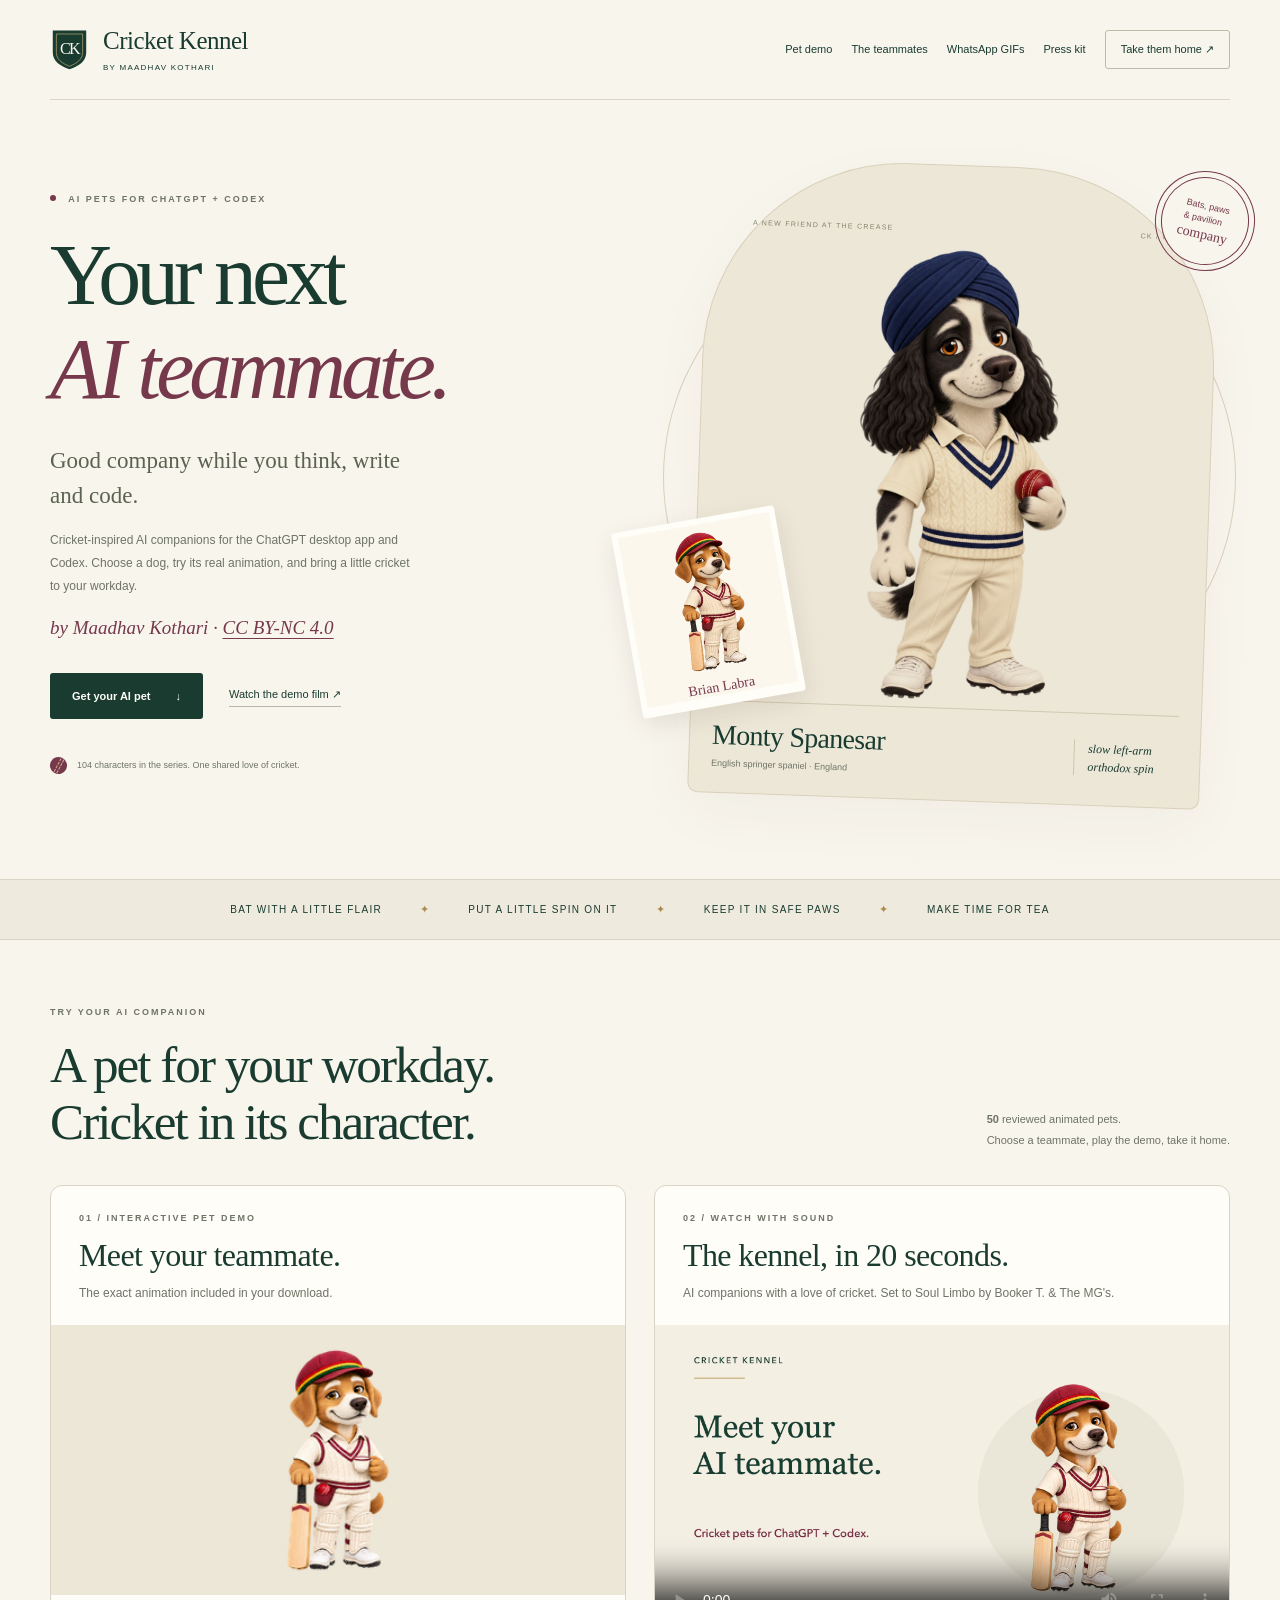
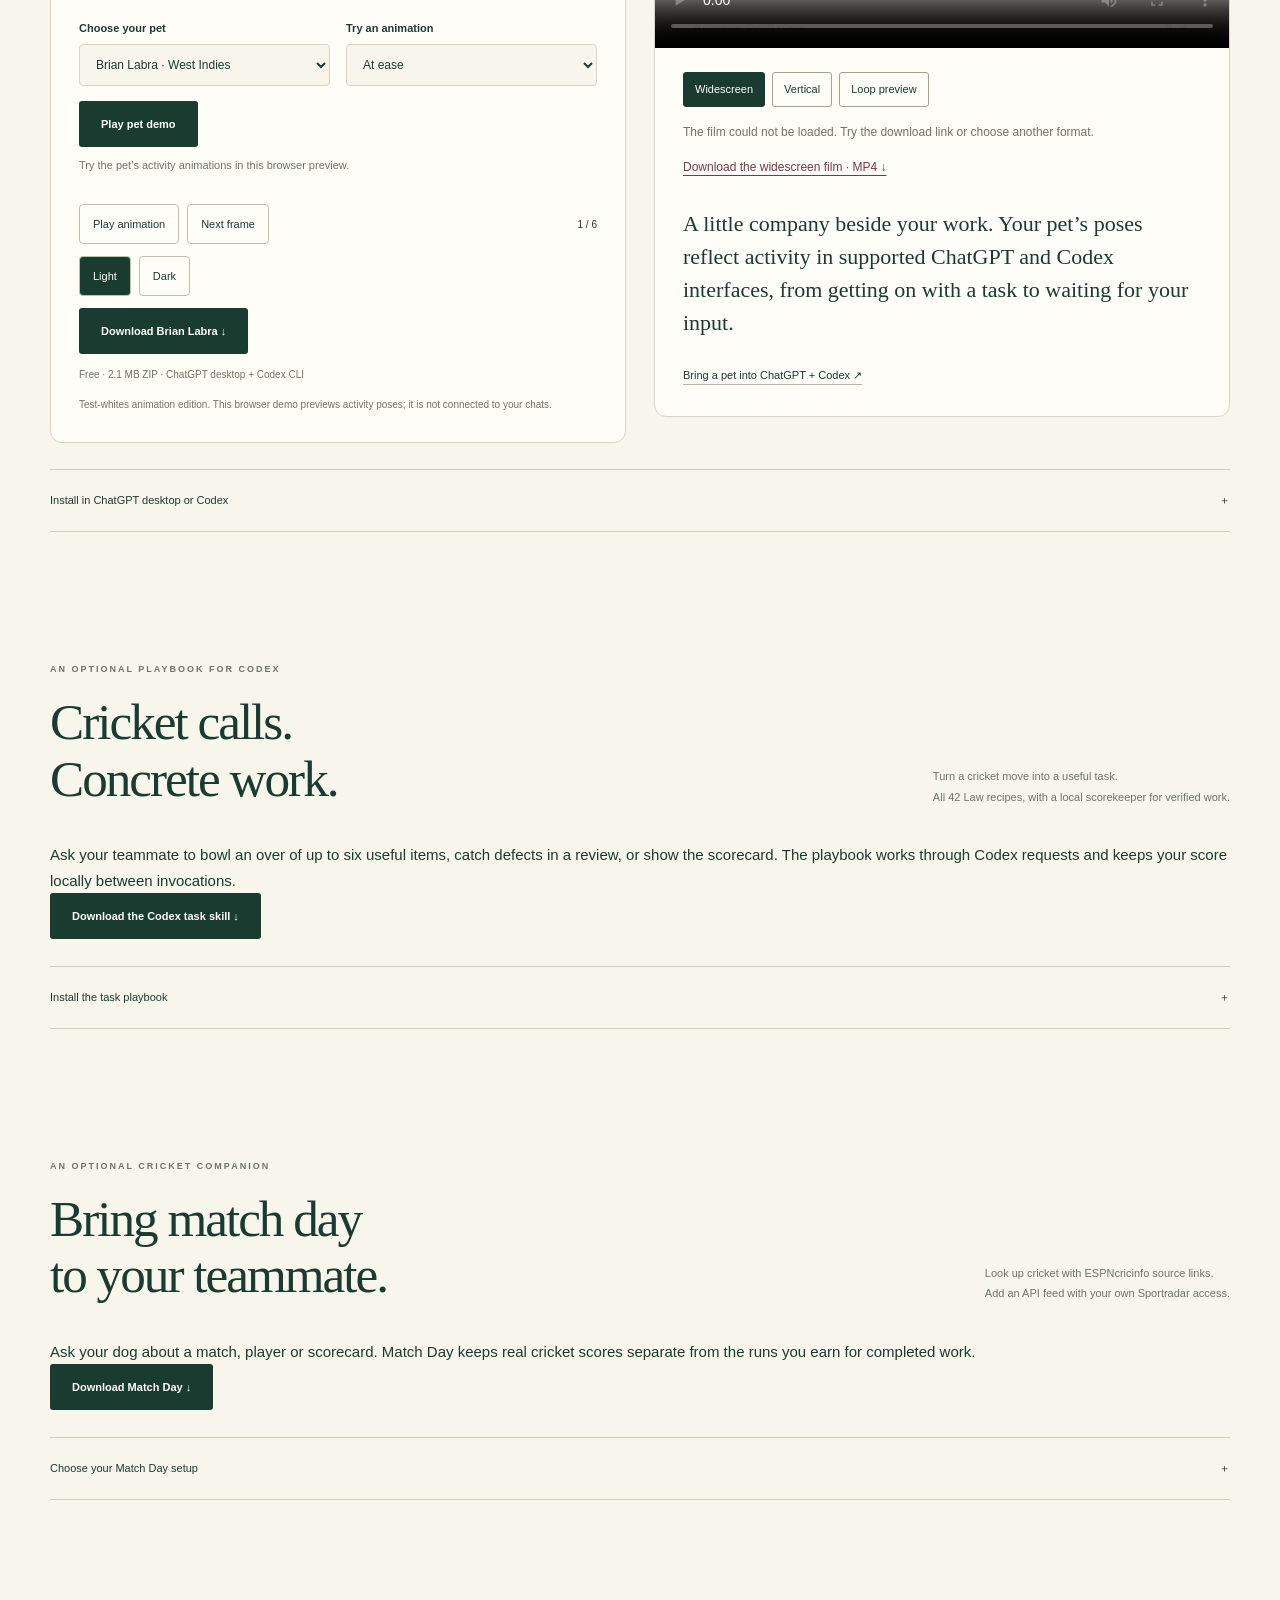
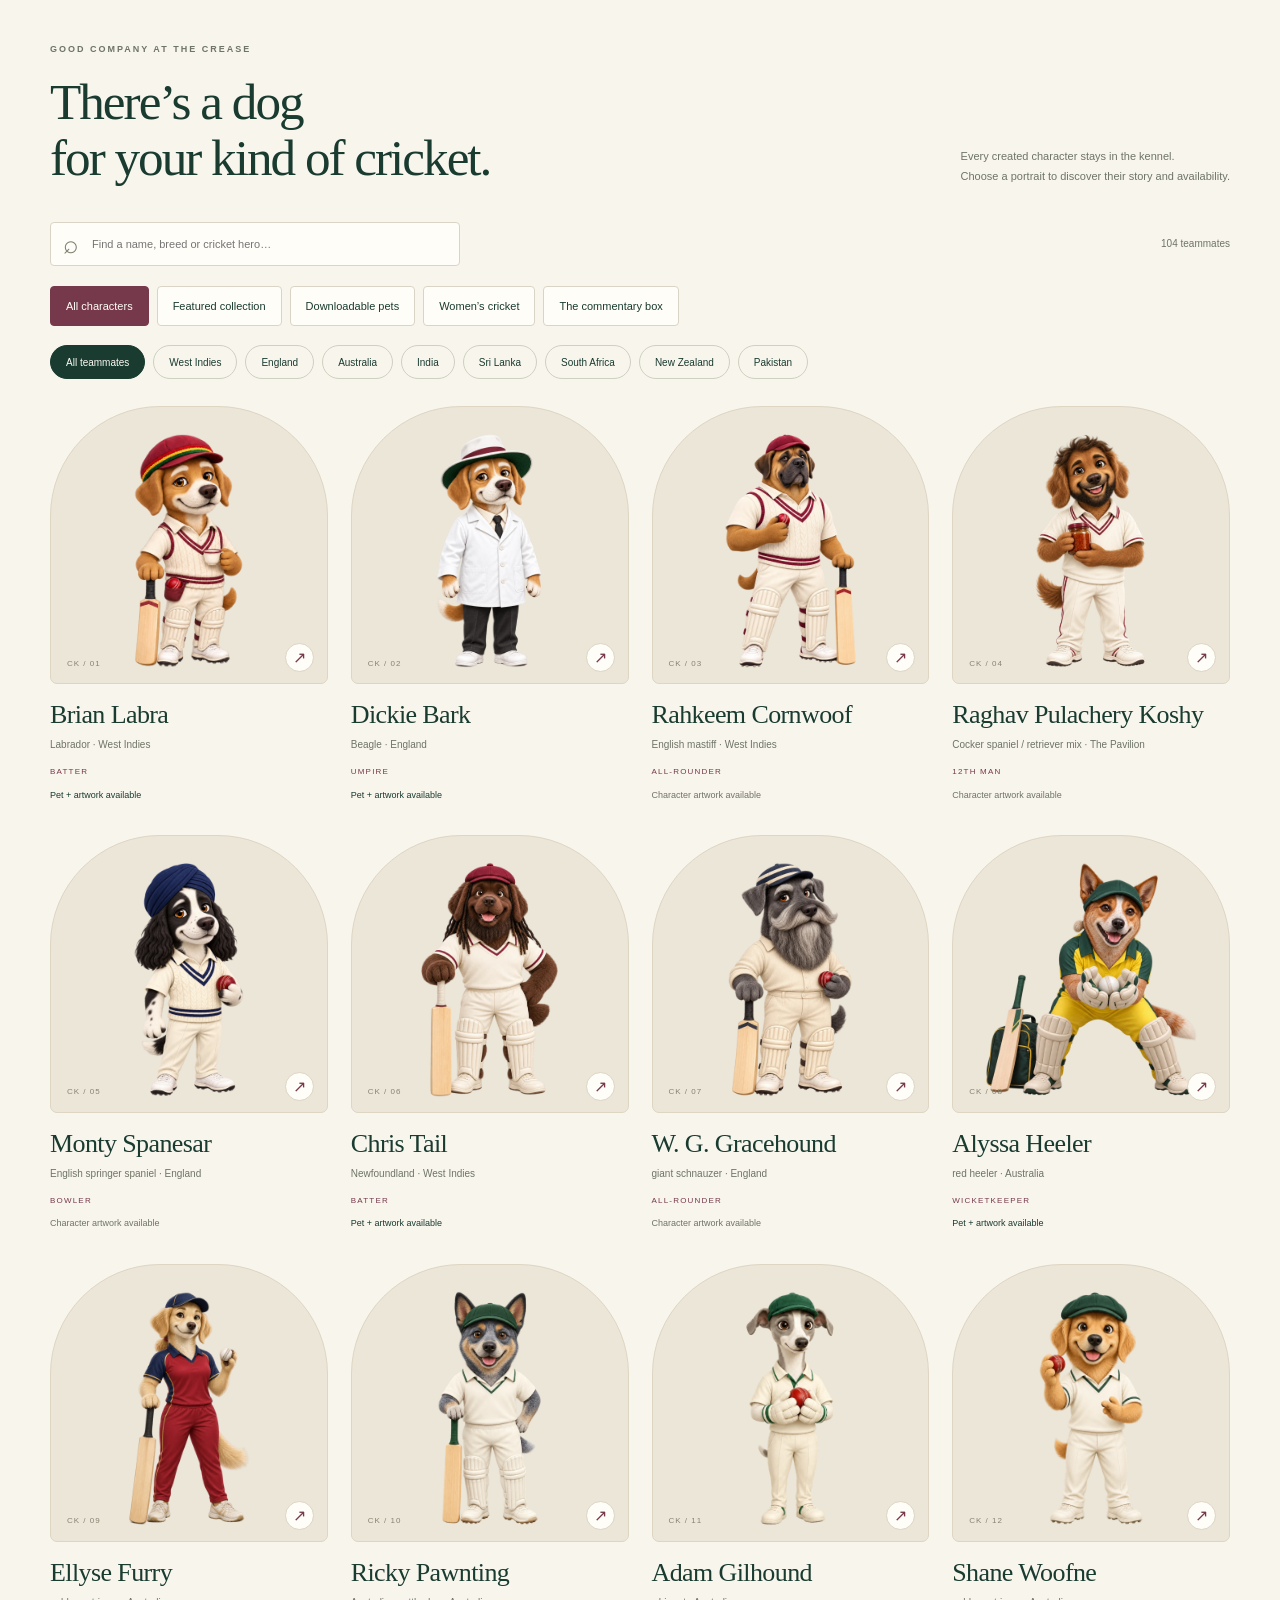
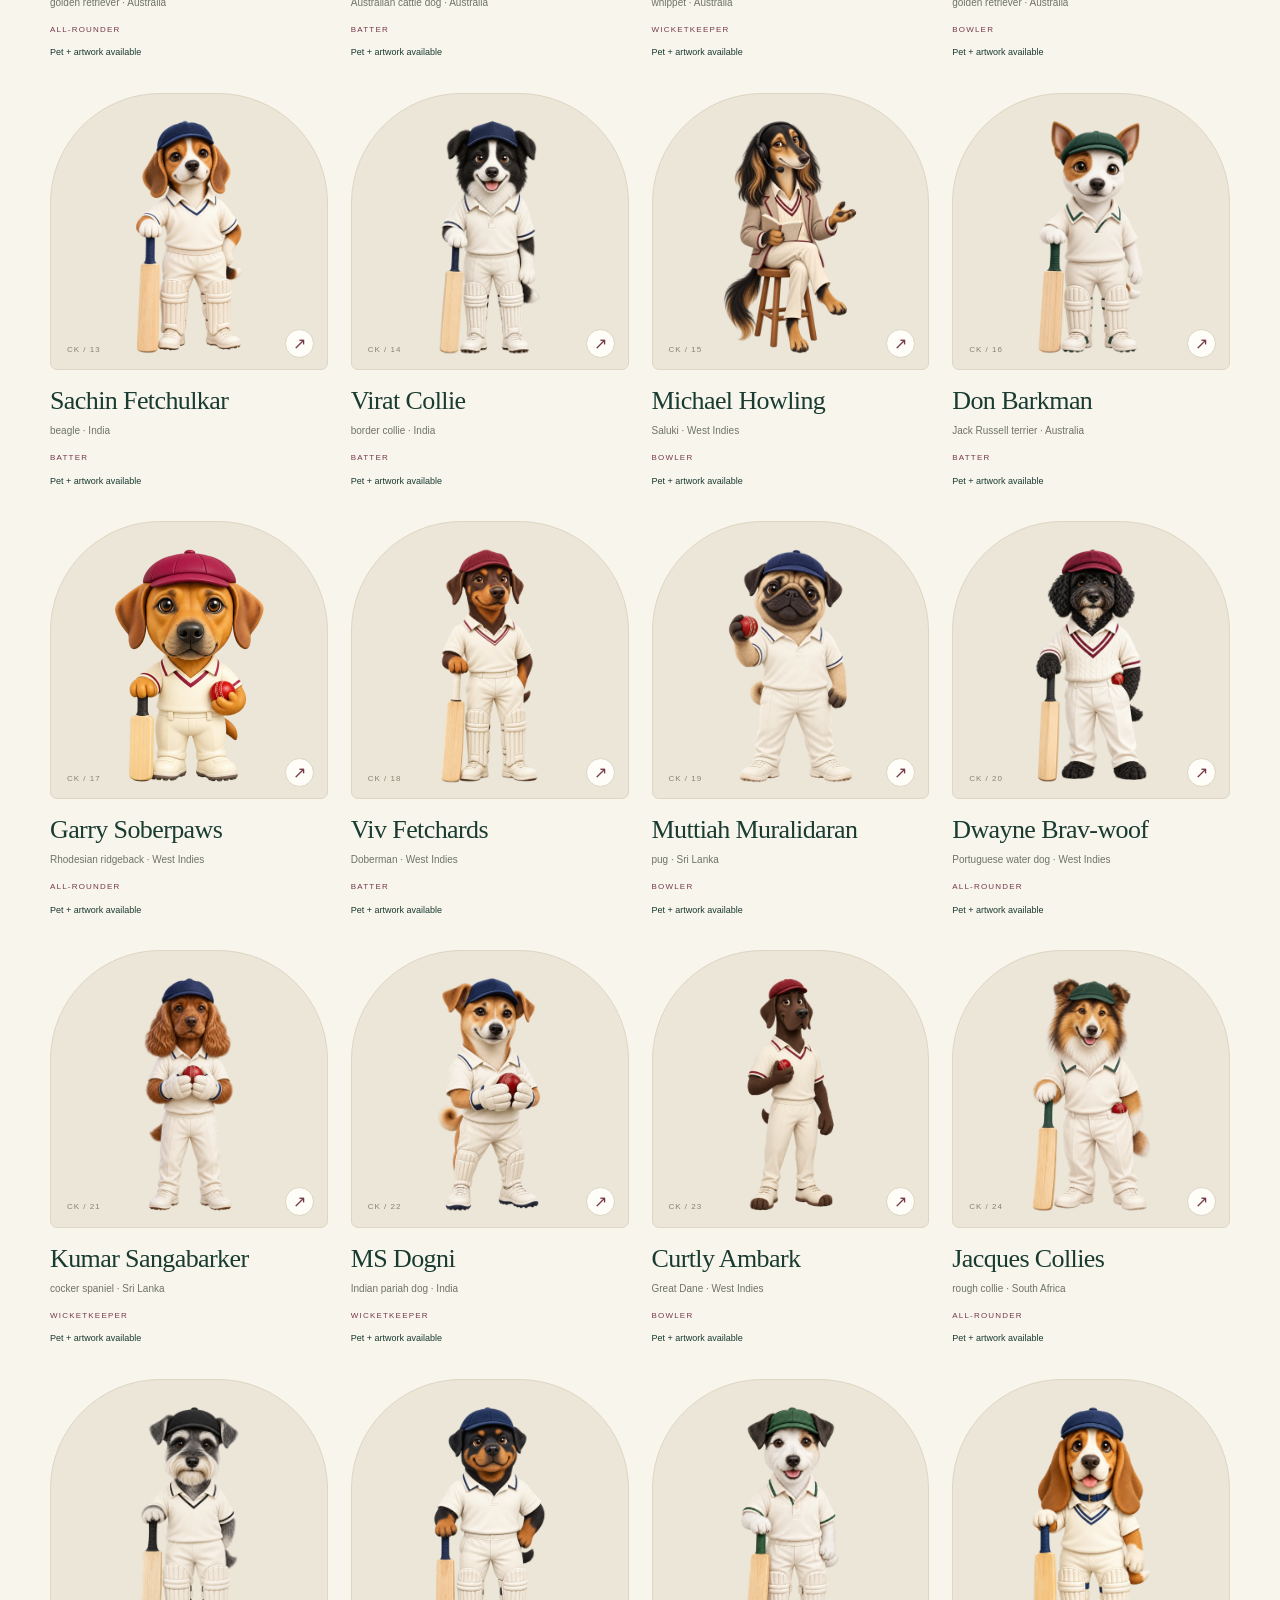
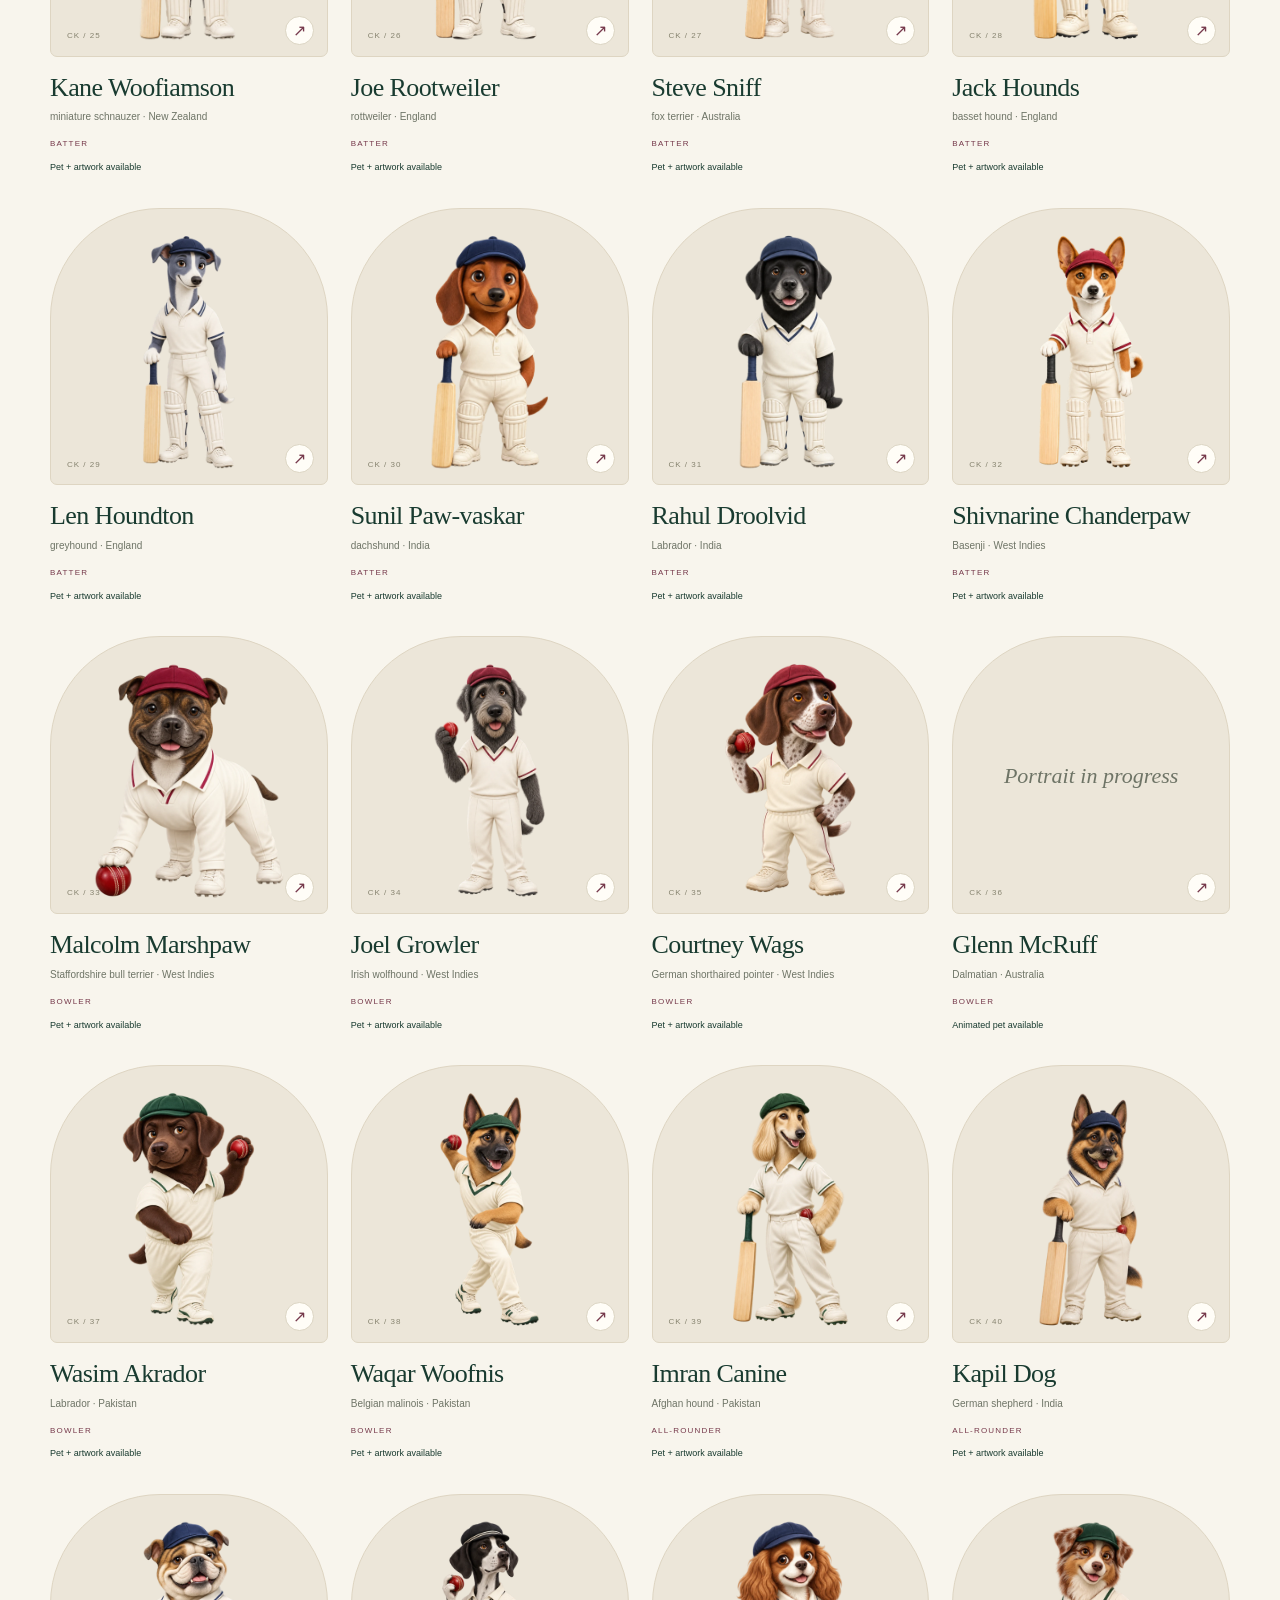
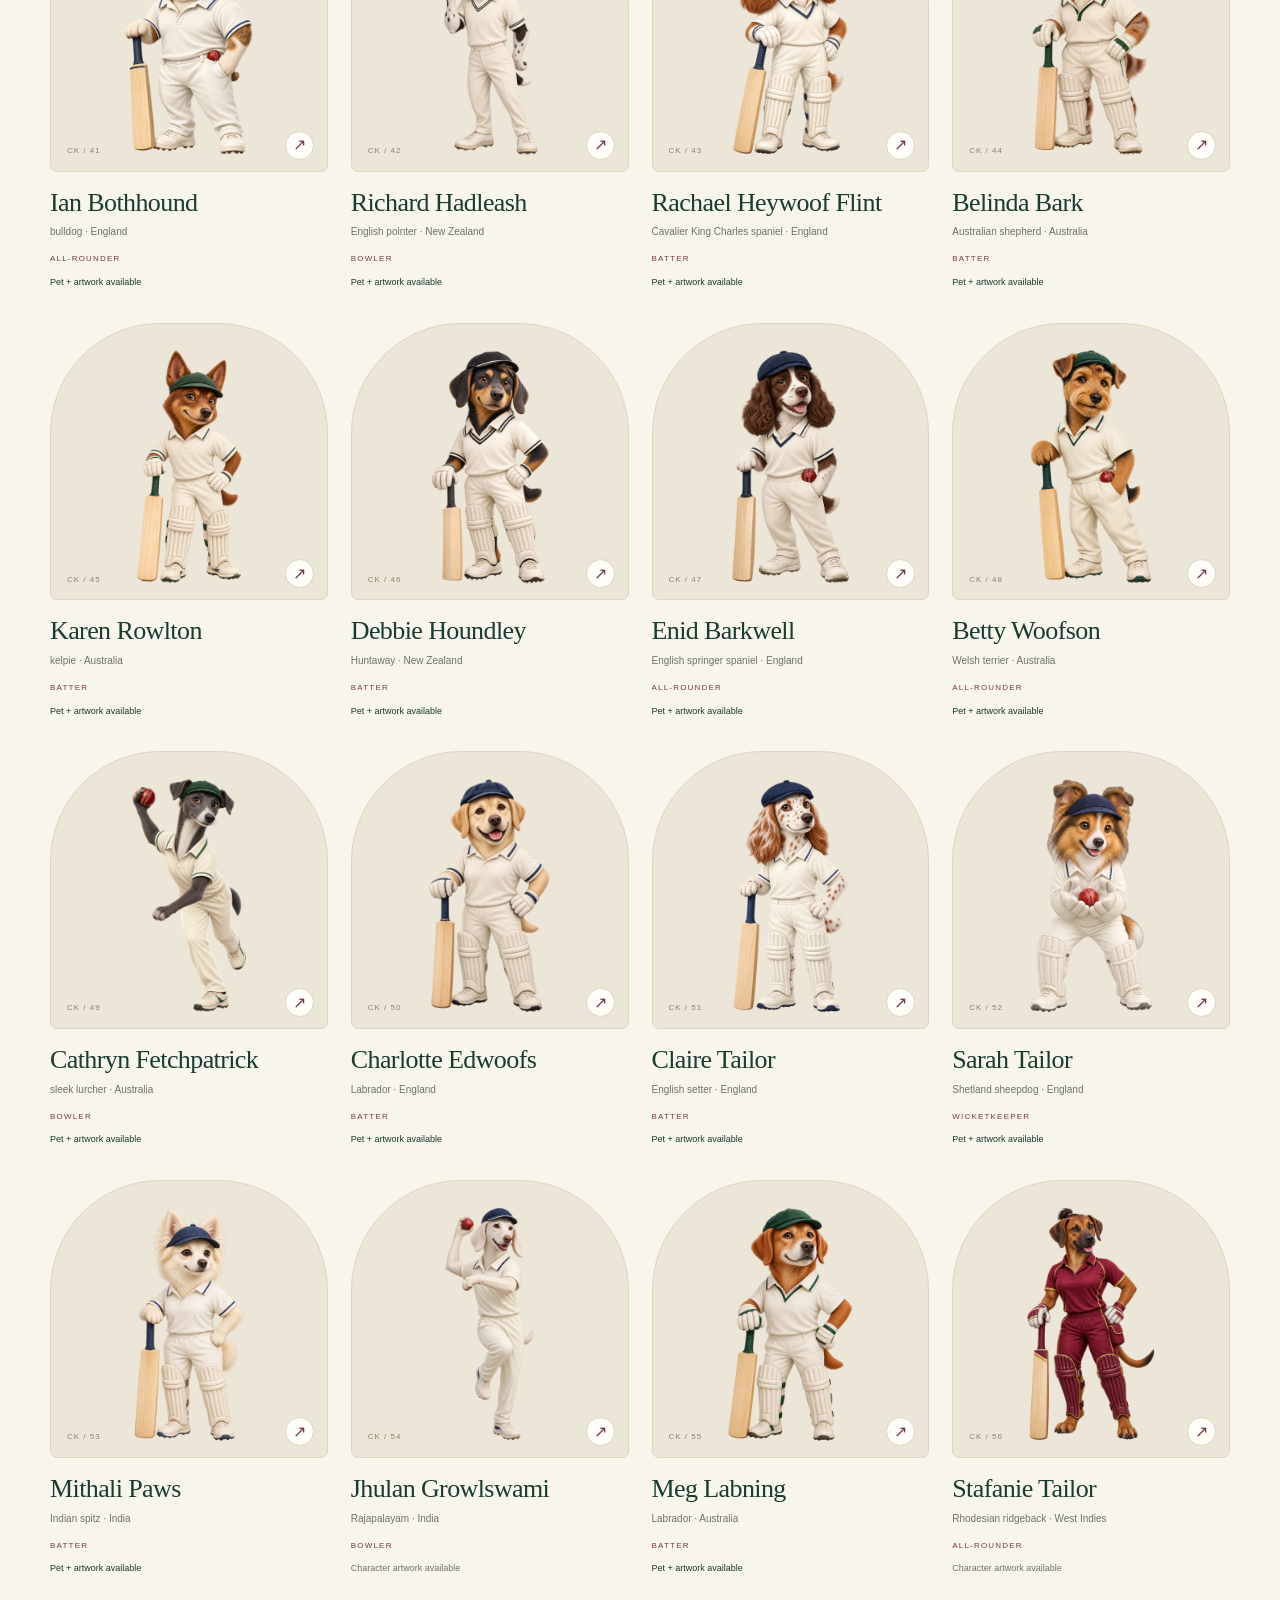
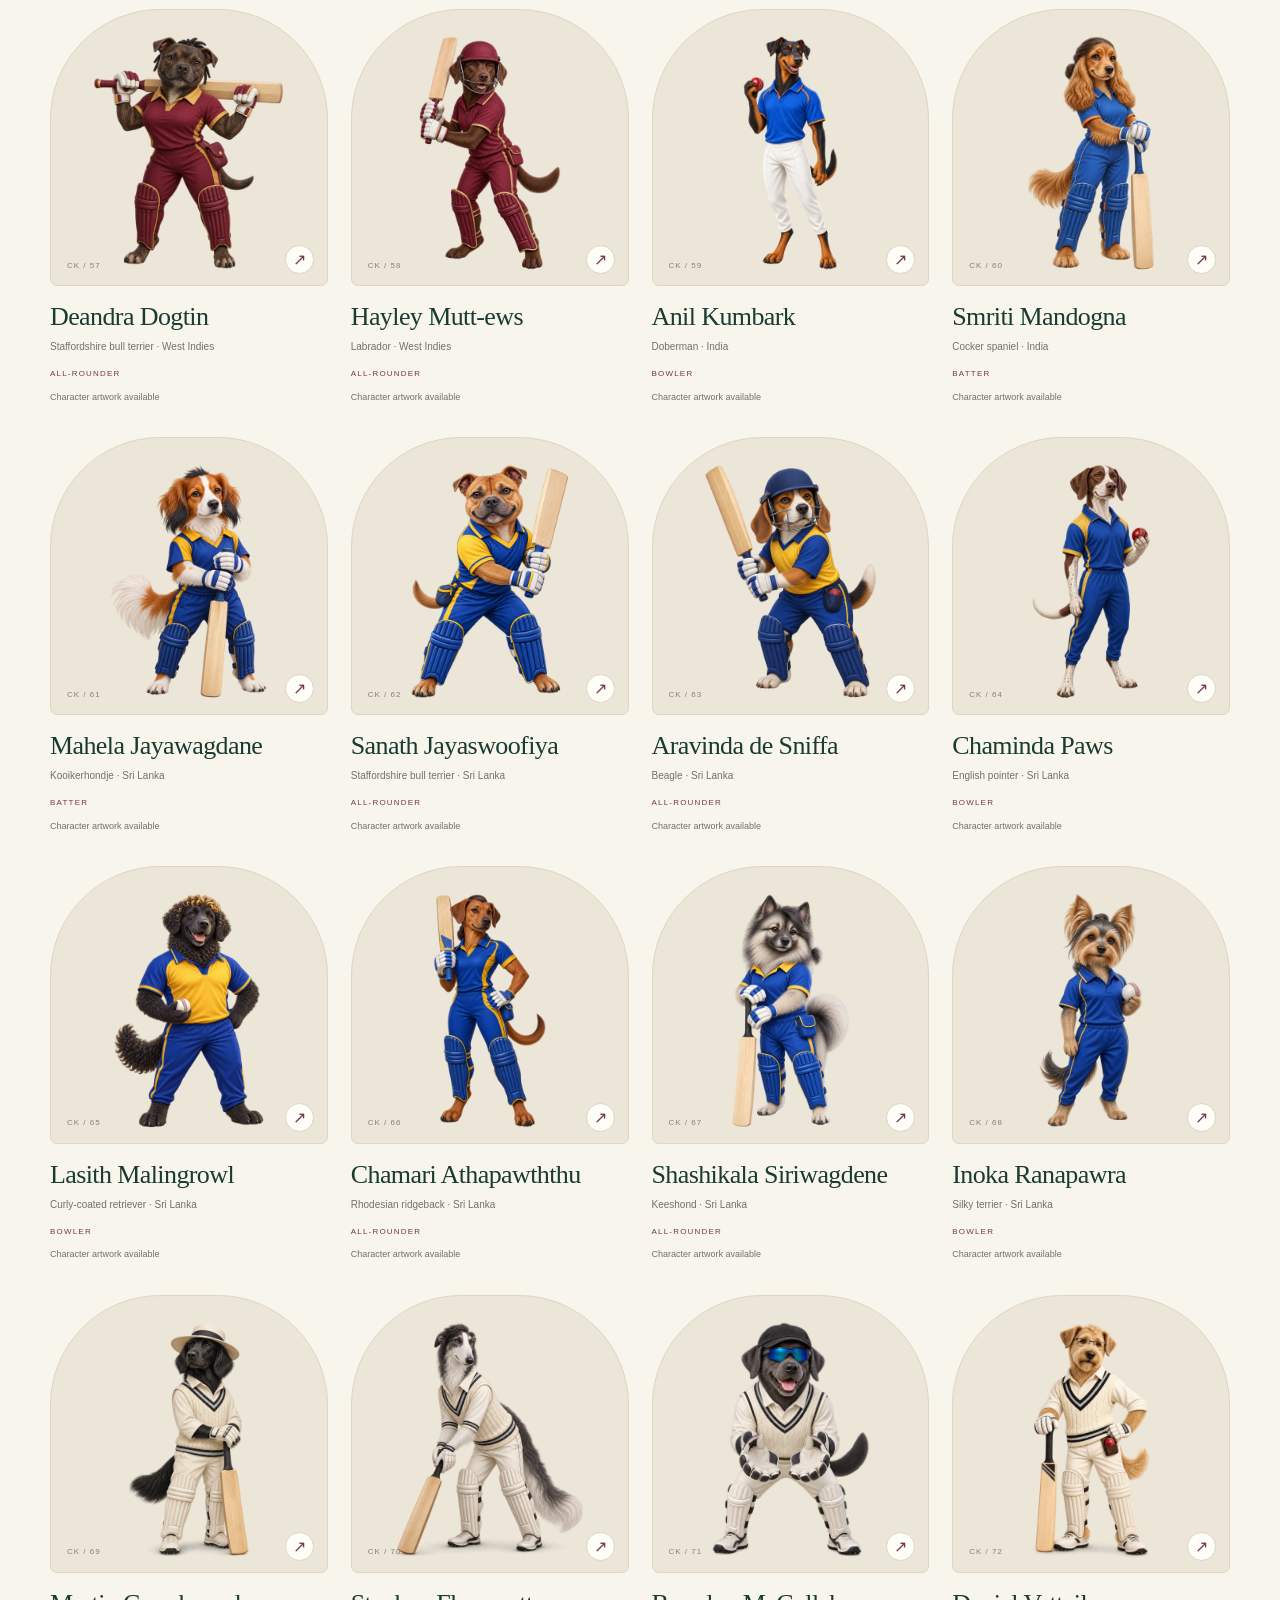
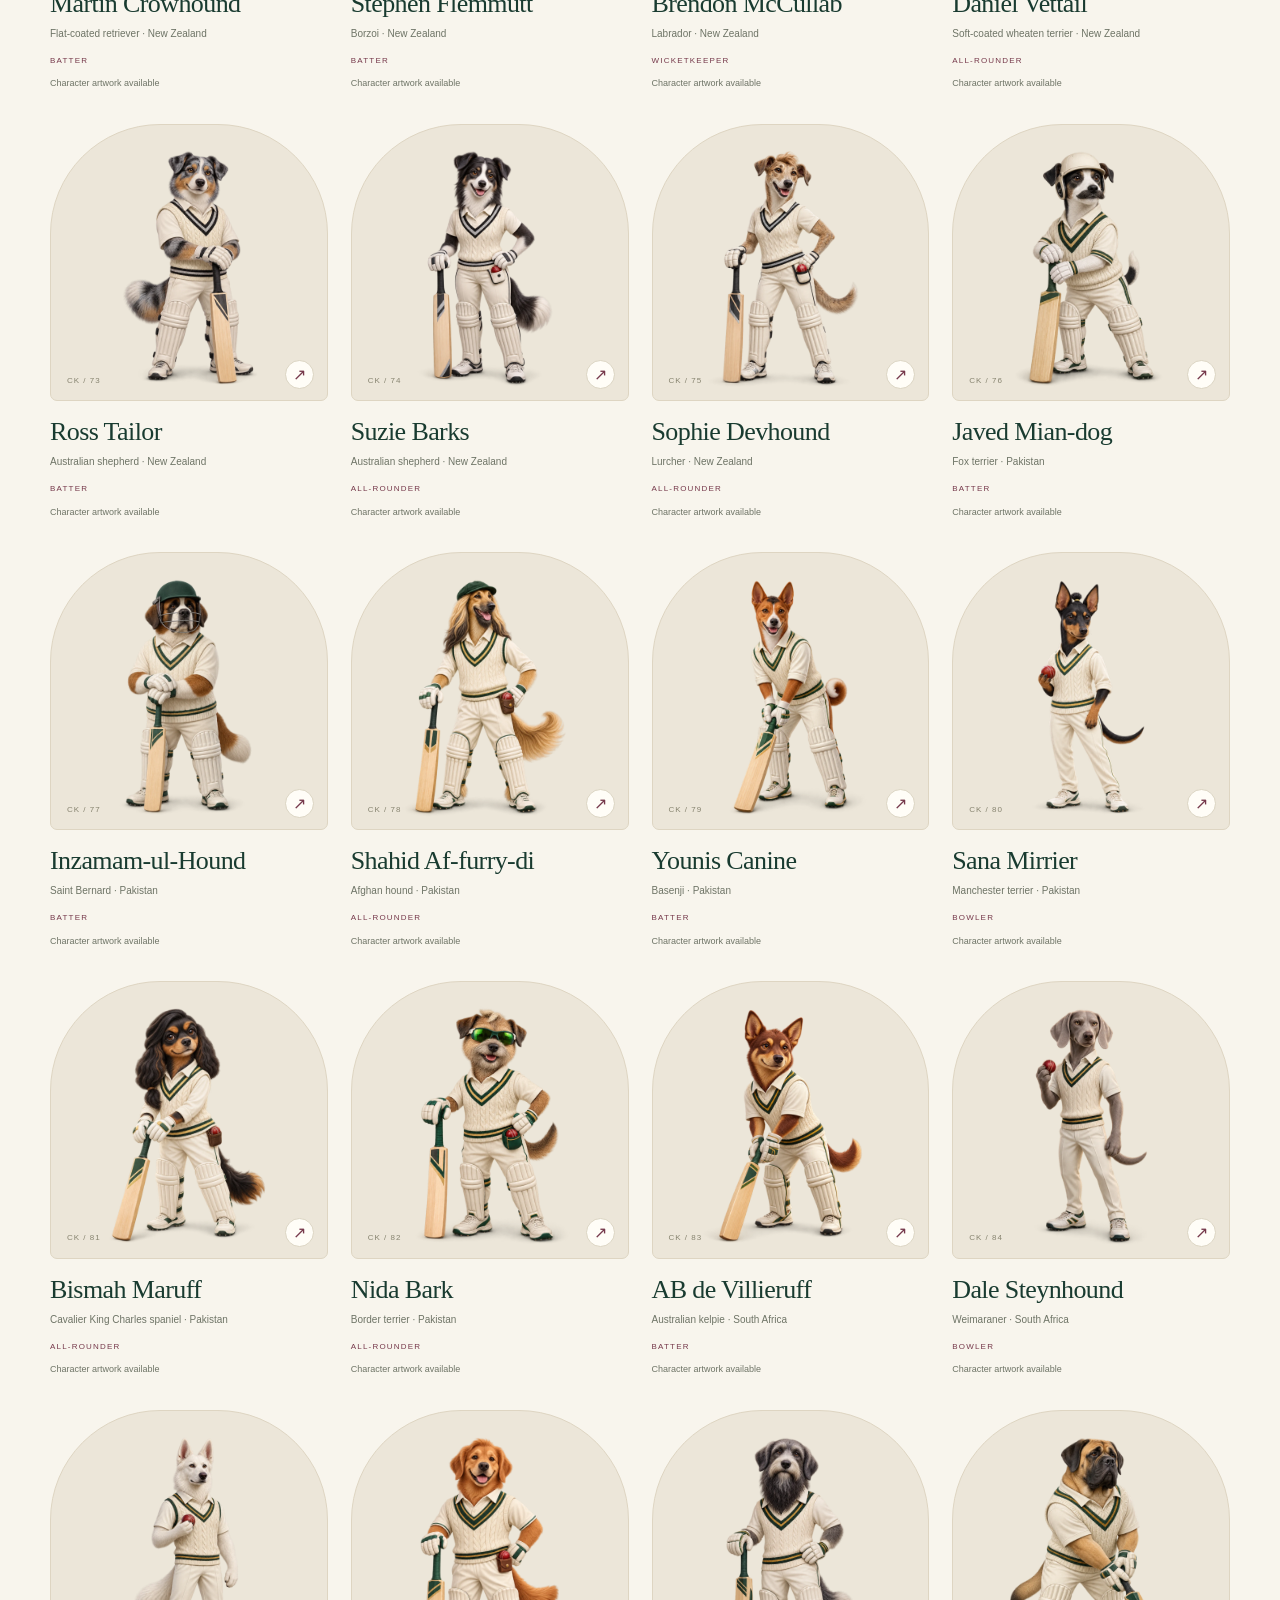
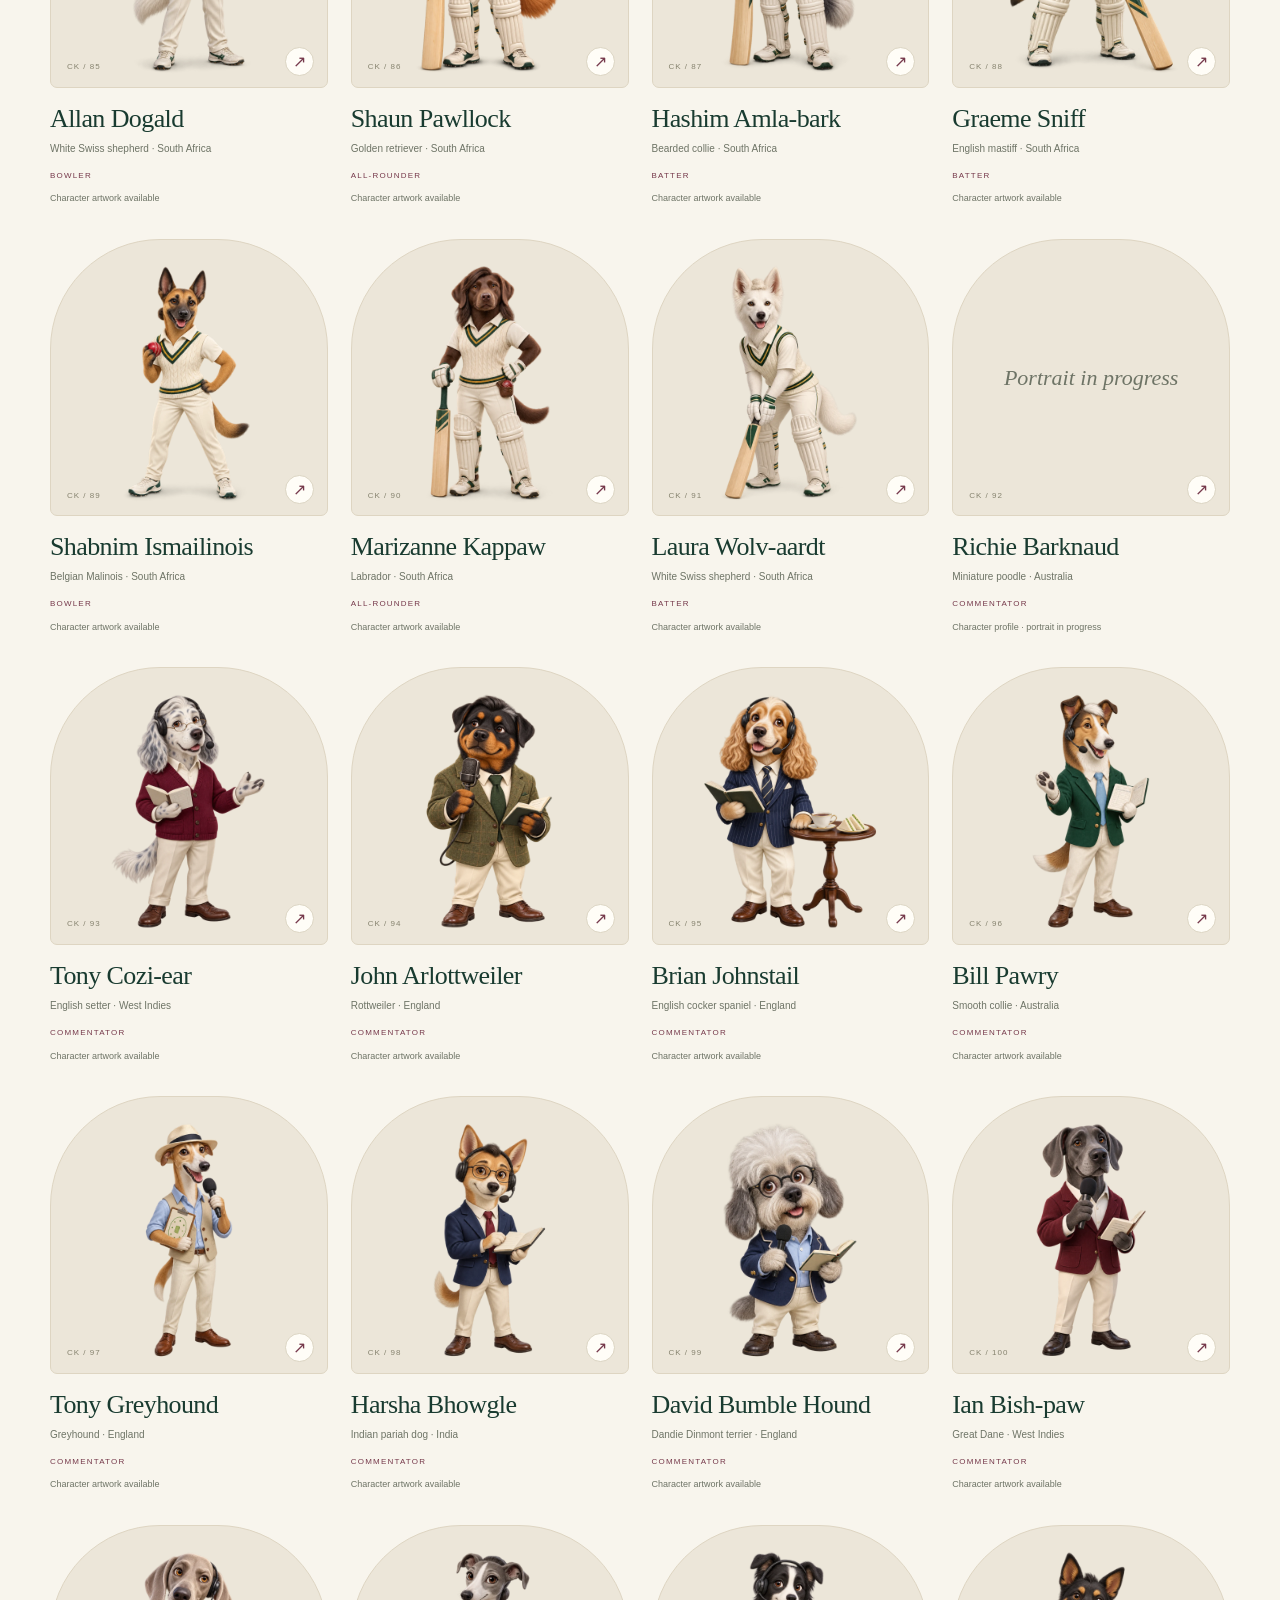
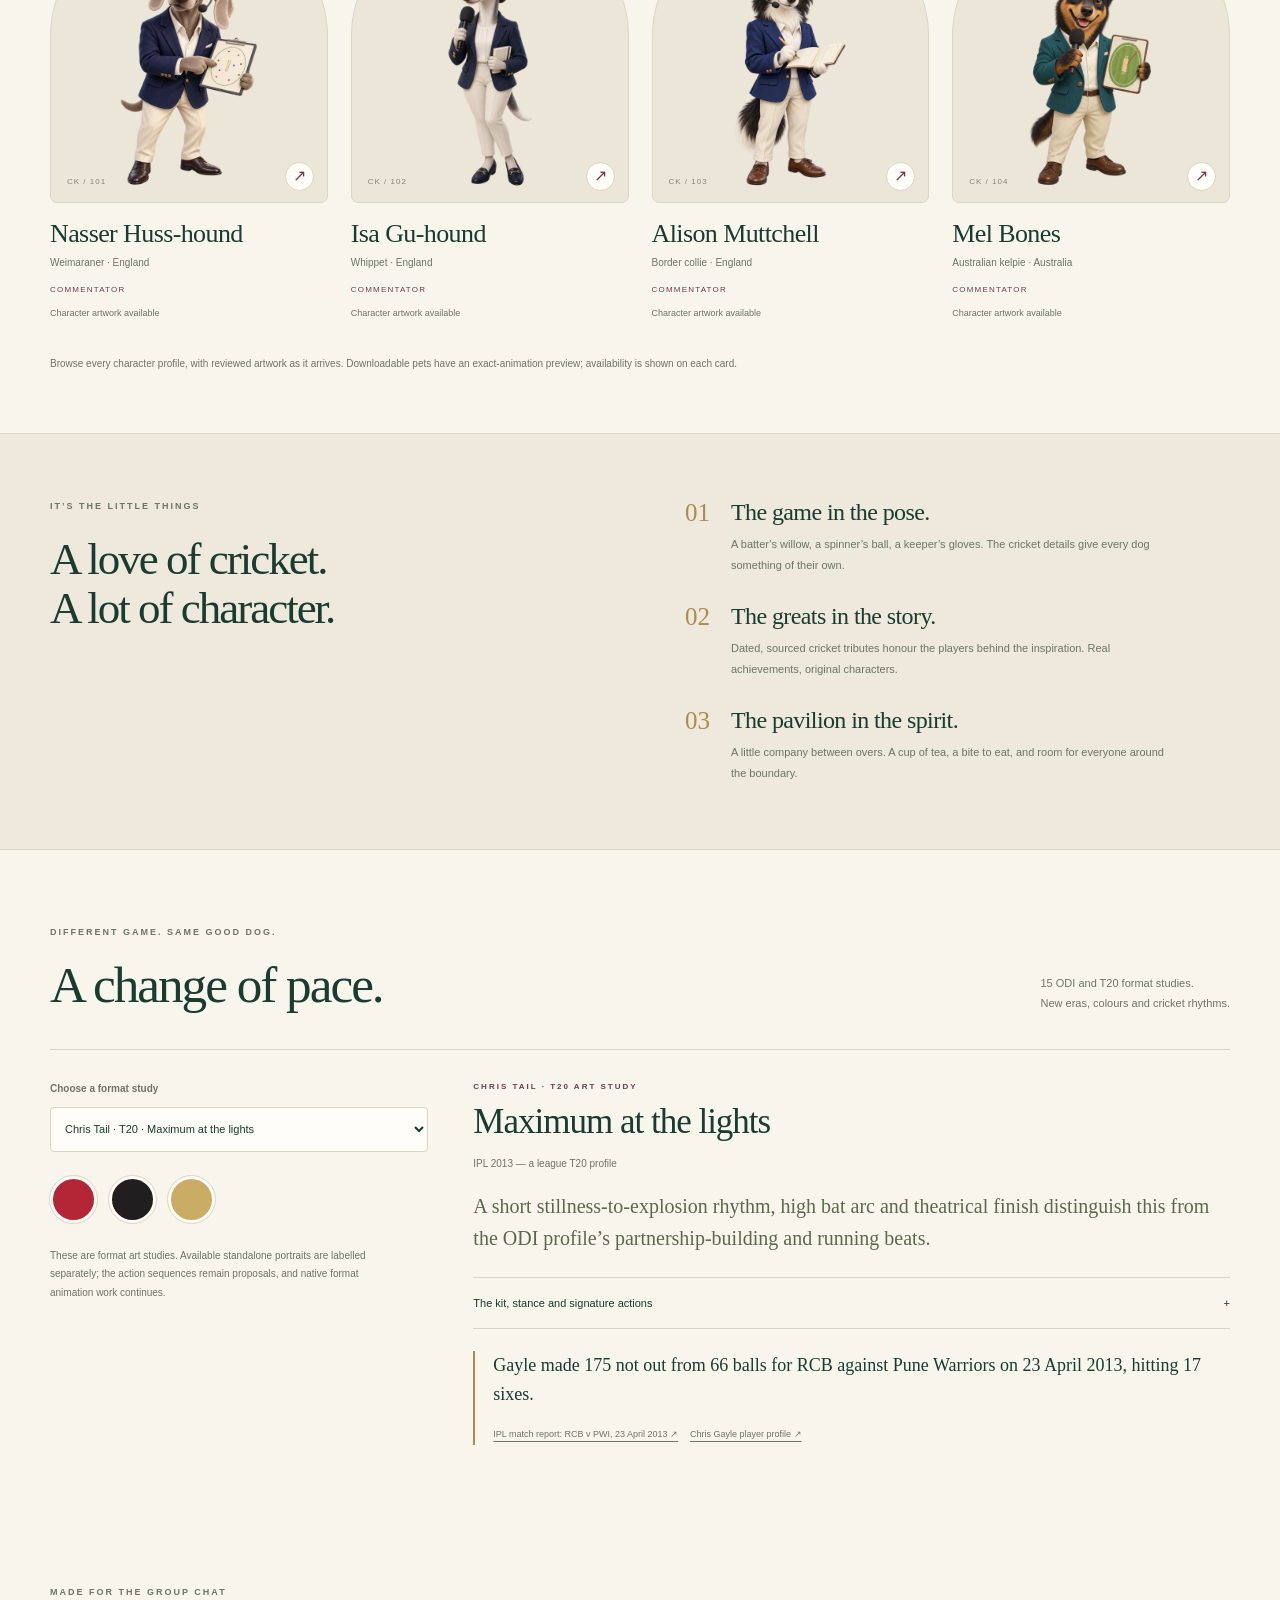
==== index.html @ 67a182ca "Add Dickie Bark umpire and revised Chris Tail native pets" ====
<!doctype html>
<html lang="en">
<head>
  <meta charset="utf-8">
  <meta name="viewport" content="width=device-width,initial-scale=1">
  <meta name="theme-color" content="#193b30">
  <meta name="description" content="Cricket Kennel: AI companions and animated cricket pets for ChatGPT desktop and Codex. Try the pet demo, watch the film and choose your teammate.">
  <meta property="og:title" content="Cricket Kennel — AI pets for ChatGPT &amp; Codex">
  <meta property="og:description" content="Your next AI companion has paws. Try animated cricket pets for ChatGPT desktop and Codex.">
  <meta property="og:type" content="website">
  <meta property="og:url" content="https://maadhavkothari.github.io/cricket-kennel/">
  <meta property="og:image" content="https://maadhavkothari.github.io/cricket-kennel/assets/social-preview.jpg">
  <meta property="og:image:width" content="1200">
  <meta property="og:image:height" content="675">
  <meta name="twitter:card" content="summary_large_image">
  <link rel="canonical" href="https://maadhavkothari.github.io/cricket-kennel/">
  <meta name="author" content="Maadhav Kothari">
  <title>Cricket Kennel — AI companions for ChatGPT &amp; Codex</title>
  <link rel="icon" href="favicon.svg" type="image/svg+xml">
  <link rel="stylesheet" href="styles.css?v=20260919-v1-50-skills-5b73dc3f-matchday-4f7d1217">
  <script src="public-data.js?v=20260919-v1-50-skills-5b73dc3f-matchday-4f7d1217" defer></script>
  <script src="app.js?v=20260919-v1-50-skills-5b73dc3f-matchday-4f7d1217" defer></script>
</head>
<body id="top">
  <a class="skip" href="#team">Meet the team</a>
  <header class="site-header wrap"><a class="brand" href="#top"><img src="favicon.svg" alt="" width="37" height="43"><span>Cricket Kennel<small>by Maadhav Kothari</small></span></a><nav aria-label="Main navigation"><a href="#pet-store">Pet demo</a><a href="#team">The teammates</a><a href="#share-gifs">WhatsApp GIFs</a><a href="press.html">Press kit</a><a class="nav-download" href="#take-home">Take them home <span aria-hidden="true">↗</span></a></nav></header>
  <main>
    <section class="hero wrap" aria-labelledby="hero-title"><div class="hero-copy"><p class="eyebrow"><span></span> AI pets for ChatGPT + Codex</p><h1 id="hero-title">Your next<br> <em>AI teammate.</em></h1><p class="hero-intro">Good company while you think, write and code.</p><p class="hero-description">Cricket-inspired AI companions for the ChatGPT desktop app and Codex. Choose a dog, try its real animation, and bring a little cricket to your workday.</p><p class="creator-byline">by Maadhav Kothari · <a rel="license" href="https://creativecommons.org/licenses/by-nc/4.0/">CC BY-NC 4.0</a></p><div class="hero-actions"><a class="button primary" id="hero-cta" href="#pet-store">Get your AI pet <span aria-hidden="true">↓</span></a><a class="underlink" href="#film">Watch the demo film ↗</a></div><div class="hero-footnote"><span class="tiny-ball" aria-hidden="true"></span><span><strong id="series-count"></strong> characters in the series. One shared love of cricket.</span></div></div><div class="hero-art"><div class="hero-orbit" aria-hidden="true"></div><figure class="hero-main"><div class="hero-edition"><span>A new friend at the crease</span><span>CK / 01</span></div><img id="hero-image" alt="" width="960" height="960"><figcaption><span><strong id="hero-name">Meet the kennel</strong><small id="hero-breed">Cricket, with character.</small></span><span class="hero-signature" id="hero-signature"></span></figcaption></figure><figure class="hero-small"><img id="hero-friend-image" alt="" width="400" height="400"><figcaption id="hero-friend-name">Good company.</figcaption></figure><span class="hero-seal" aria-hidden="true">Bats, paws<br> & pavilion<br> <i>company</i></span></div></section>
    <div class="boundary-strip" aria-hidden="true"><span>Bat with a little flair</span><i>✦</i><span>Put a little spin on it</span><i>✦</i><span>Keep it in safe paws</span><i>✦</i><span>Make time for tea</span></div>

    <section class="pet-store wrap" id="pet-store" aria-labelledby="pet-store-title">
      <div class="section-heading"><div><p class="eyebrow">Try your AI companion</p><h2 id="pet-store-title">A pet for your workday.<br>Cricket in its character.</h2></div><p><strong id="native-count"></strong> reviewed animated pets.<br>Choose a teammate, play the demo, take it home.</p></div>
      <div class="demo-and-film">
        <article class="pet-demo-panel" aria-labelledby="pet-demo-title">
          <div class="demo-panel-heading"><p class="eyebrow">01 / Interactive pet demo</p><h3 id="pet-demo-title">Meet your teammate.</h3><p>The exact animation included in your download.</p></div>
          <div class="native-stage" id="native-stage" data-background="light"><canvas id="native-canvas" width="192" height="208" role="img" aria-label="Selected cricket pet animation"></canvas><p id="native-message" aria-live="polite">Choose your teammate.</p></div>
          <div class="store-controls">
            <div class="demo-selects"><div><label for="native-pet">Choose your pet</label><select id="native-pet"></select></div><div><label for="native-action">Try an animation</label><select id="native-action"></select></div></div>
            <button class="button primary" id="native-demo" type="button" aria-pressed="false" disabled>Play pet demo</button><p class="demo-status" id="native-demo-status" aria-live="polite">Try the pet’s activity animations in this browser preview.</p>
            <div class="native-transport"><button id="native-play" type="button" disabled>Play animation</button><button id="native-step" type="button" disabled>Next frame</button><span id="native-frame" aria-live="off"></span></div>
            <div class="preview-backgrounds" role="group" aria-label="Preview background"><button type="button" data-background="light" aria-pressed="true">Light</button><button type="button" data-background="dark" aria-pressed="false">Dark</button></div>
            <a class="button primary" id="native-download" download>Get your AI pet ↓</a><p class="package-note" id="native-size"></p><p class="package-note">Test-whites animation edition. This browser demo previews activity poses; it is not connected to your chats.</p>
          </div>
        </article>
        <article class="film-demo-panel" id="film" aria-labelledby="film-title">
          <div class="demo-panel-heading film-copy"><p class="eyebrow">02 / Watch with sound</p><h3 id="film-title">The kennel, in 20 seconds.</h3><p>AI companions with a love of cricket. Set to Soul Limbo by Booker T. &amp; The MG's.</p></div>
          <div class="film-player" id="film-player"><video id="film-video" controls playsinline preload="metadata" aria-label="Cricket Kennel AI companions promo film"></video><div class="gif-preview" id="gif-preview" hidden><img id="gif-image" alt="Cricket Kennel animated AI pet preview" hidden><button type="button" id="gif-toggle">Play loop preview</button></div><p id="media-unavailable" hidden>The film is loading. Try the download below.</p></div>
          <div class="film-demo-controls"><div class="media-switches" role="group" aria-label="Choose a film format"><button type="button" class="media-switch" data-media="horizontal" aria-pressed="true">Widescreen</button><button type="button" class="media-switch" data-media="vertical" aria-pressed="false">Vertical</button><button type="button" class="media-switch" data-media="gif" aria-pressed="false">Loop preview</button></div><p class="film-small" id="media-note">Press play when you’re ready.</p><a id="film-download" class="film-download" download hidden>Download the film ↓</a><p class="demo-product-copy">A little company beside your work. Your pet’s poses reflect activity in supported ChatGPT and Codex interfaces, from getting on with a task to waiting for your input.</p><a class="underlink" href="#pet-install">Bring a pet into ChatGPT + Codex ↗</a></div>
        </article>
      </div>
      <details class="sticker-instructions" id="pet-install"><summary><span>Install in ChatGPT desktop or Codex</span><span aria-hidden="true">＋</span></summary><div><ol><li><strong>Unzip your teammate.</strong> Keep the named pet folder and its files together.</li><li><strong>Add it to your pet folder.</strong> Copy that folder into <code>~/.codex/pets/</code>. Back up an existing folder with the same name before replacing it.</li><li><strong>Choose your companion.</strong> In ChatGPT desktop, open Settings → Pets → Refresh and select the dog. In an interactive Codex terminal, type <code>/pets</code>.</li></ol><p>Use a supported desktop app or image-capable terminal. ChatGPT web has a separate upload format; these downloads are desktop/CLI packages. <a href="https://learn.chatgpt.com/docs/pets" target="_blank" rel="noopener noreferrer">Official setup and availability guide ↗</a></p></div></details>
    </section>

    <!-- cricket-task-skill:start -->
    <section class="share-gifs wrap" id="cricket-tasks" aria-labelledby="cricket-tasks-title">
      <div class="section-heading"><div><p class="eyebrow">An optional playbook for Codex</p><h2 id="cricket-tasks-title">Cricket calls.<br>Concrete work.</h2></div><p>Turn a cricket move into a useful task.<br>All 42 Law recipes, with a local scorekeeper for verified work.</p></div>
      <p>Ask your teammate to bowl an over of up to six useful items, catch defects in a review, or show the scorecard. The playbook works through Codex requests and keeps your score locally between invocations.</p>
      <p><a class="button primary" href="downloads/cricket-kennel-codex-skill.zip" download>Download the Codex task skill ↓</a></p>
      <details class="sticker-instructions"><summary><span>Install the task playbook</span><span aria-hidden="true">＋</span></summary><div><ol><li><strong>Unzip the skill.</strong> Keep the <code>brian-cricket</code> folder and its files together.</li><li><strong>Add it to Codex.</strong> Copy the folder into <code>$CODEX_HOME/skills</code>, or <code>~/.codex/skills</code> if CODEX_HOME is unset. Preserve an existing version before replacing it.</li><li><strong>Make a cricket call.</strong> Use <code>$brian-cricket</code> in your next Codex turn. Reopen Codex if needed. The included README covers first-use scoring; Node.js is required.</li></ol><p><code>$brian-cricket bowl an over on this project</code></p><p><code>$brian-cricket Law 33: review this change</code></p><p>Pet appearance and the task skill are separate installations. This optional Codex skill does not control pet frames, monitor other chats or install a ChatGPT task integration. The download contains no personal score or history.</p></div></details>
    </section>
    <!-- cricket-task-skill:end -->

    <!-- cricket-matchday:start -->
    <section class="share-gifs wrap" id="match-day" aria-labelledby="match-day-title">
      <div class="section-heading"><div><p class="eyebrow">An optional cricket companion</p><h2 id="match-day-title">Bring match day<br>to your teammate.</h2></div><p>Look up cricket with ESPNcricinfo source links.<br>Add an API feed with your own Sportradar access.</p></div>
      <p>Ask your dog about a match, player or scorecard. Match Day keeps real cricket scores separate from the runs you earn for completed work.</p>
      <p><a class="button primary" href="downloads/cricket-kennel-matchday-addon.zip" download>Download Match Day ↓</a></p>
      <details class="sticker-instructions"><summary><span>Choose your Match Day setup</span><span aria-hidden="true">＋</span></summary><div><ol><li><strong>Install the optional skill.</strong> Unzip and copy <code>cricket-matchday</code> into your Codex skills folder. Preserve any existing version. Follow the included README.</li><li><strong>Start with sources.</strong> Use <code>$cricket-matchday</code> to research a match or player through ESPNcricinfo source links. This mode uses web research, with no bundled ESPN API.</li><li><strong>Add an API if you have access.</strong> The separate Sportradar adapter requires your own API key, cricket coverage and explicit activation. It starts disabled. API behavior has been tested with synthetic fixtures; live access is unverified.</li></ol><p>Node.js is required for the adapter. Installing a pet does not enable Match Day, connect it to a live match or make its animations follow scores.</p></div></details>
    </section>
    <!-- cricket-matchday:end -->

    <section class="team-section wrap" id="team" aria-labelledby="team-title"><div class="section-heading"><div><p class="eyebrow">Good company at the crease</p><h2 id="team-title">There’s a dog<br> for your kind of cricket.</h2></div><p>Every created character stays in the kennel.<br>  Choose a portrait to discover their story and availability.</p></div><div class="team-tools"><label class="search"><span class="sr-only">Search characters</span><span aria-hidden="true">⌕</span><input id="pet-search" type="search" placeholder="Find a name, breed or cricket hero…"></label><span class="result-count" id="result-count" aria-live="polite"></span></div><div class="collection-filters" role="group" aria-label="Choose a collection"><button type="button" data-collection="all" aria-pressed="true">All characters</button><button type="button" data-collection="featured" aria-pressed="false">Featured collection</button><button type="button" data-collection="native" aria-pressed="false">Downloadable pets</button><button type="button" data-collection="women" aria-pressed="false">Women’s cricket</button><button type="button" data-collection="commentary" aria-pressed="false">The commentary box</button></div><div class="nation-filters" id="nation-filters" role="group" aria-label="Filter characters by nation"></div><div class="team-grid" id="team-grid"></div><p class="collection-note">Browse every character profile, with reviewed artwork as it arrives. Downloadable pets have an exact-animation preview; availability is shown on each card.</p></section>



    <section class="story-section"><div class="wrap story-layout"><div><p class="eyebrow">It’s the little things</p><h2>A love of cricket.<br> A lot of character.</h2></div><div class="story-points"><article><span>01</span><div><h3>The game in the pose.</h3><p>A batter’s willow, a spinner’s ball, a keeper’s gloves. The cricket details give every dog something of their own.</p></div></article><article><span>02</span><div><h3>The greats in the story.</h3><p>Dated, sourced cricket tributes honour the players behind the inspiration. Real achievements, original characters.</p></div></article><article><span>03</span><div><h3>The pavilion in the spirit.</h3><p>A little company between overs. A cup of tea, a bite to eat, and room for everyone around the boundary.</p></div></article></div></div></section>



    <section class="formats-section wrap" id="formats" aria-labelledby="formats-title" hidden><div class="section-heading"><div><p class="eyebrow">Different game. Same good dog.</p><h2 id="formats-title">A change of pace.</h2></div><p><span id="format-count"></span> ODI and T20 format studies.<br> New eras, colours and cricket rhythms.</p></div><div class="format-layout"><aside class="format-selector"><label for="format-select">Choose a format study</label><select id="format-select"></select><div id="format-palette" class="format-palette"></div><p class="format-disclaimer">These are format art studies. Available standalone portraits are labelled separately; the action sequences remain proposals, and native format animation work continues.</p></aside><article class="format-body" id="format-body"></article></div></section>

    <section class="share-gifs wrap" id="share-gifs" aria-labelledby="share-gifs-title"><div class="section-heading"><div><p class="eyebrow">Made for the group chat</p><h2 id="share-gifs-title">Say it with<br> a good dog.</h2></div><p>Short GIFs and matching videos for sharing.<br> Animated cricket moments, from a bat swing to a sip of tea.</p></div><div class="share-gif-grid" id="share-gif-grid"></div><p class="share-help">Download a GIF to keep or share. For WhatsApp, use the short MP4 version: attach it from your phone’s photos, then choose GIF in the editor if that option is available. The still sticker pack is below.</p><a class="underlink" id="share-gif-pack" download>Download all six GIFs + videos ↓</a></section>

    <section class="take-home" id="take-home" aria-labelledby="take-home-title"><div class="wrap"><div class="take-home-intro"><div><p class="eyebrow">From our pavilion to yours</p><h2 id="take-home-title">A little character<br> for the conversation.</h2><p>Keep a good dog close. Download the artwork, share a reaction, or turn a favourite into a sticker.</p></div><div class="sticker-fan" id="sticker-fan" aria-hidden="true"></div></div><div class="download-grid" id="download-grid"></div><details class="sticker-instructions"><summary><span>Bring a teammate into WhatsApp</span><span aria-hidden="true">＋</span></summary><div><ol><li><strong>Download and unpack.</strong> Save the sticker ZIP, then open it to extract the individual image files.</li><li><strong>Keep your favourites.</strong> Save the images you want to your device’s photos or files.</li><li><strong>Create your sticker.</strong> Open a chat in WhatsApp and use its <em>Create sticker</em> option. Choose a saved image, adjust it, then save or send it.</li></ol><p>The ZIP is a collection of images; downloading it does not automatically install a WhatsApp sticker pack. <a href="https://faq.whatsapp.com/1056840314992666" target="_blank" rel="noopener noreferrer">WhatsApp’s sticker guide ↗</a></p></div></details></div></section>
  </main>
  <footer class="site-footer wrap"><div class="footer-top"><a class="footer-brand" href="#top">Cricket Kennel</a><p>Choose your teammate. <a href="press.html">Press &amp; credits</a></p><a href="#team">Back to the team ↑</a></div><div class="footer-bottom"><p>Original fictional dog characters paying tribute to cricket. No athlete endorsement or affiliation is implied. AI-assisted artwork, developed with human art direction and review.</p><p id="licence">by Maadhav Kothari<br> <a rel="license" href="https://creativecommons.org/licenses/by-nc/4.0/">CC BY-NC 4.0</a> · <a href="LICENSE.md">Licence details</a><br> <span id="edition-date">The first collection.</span></p></div></footer>
  <dialog id="character-dialog" class="character-dialog" aria-labelledby="character-name"><button class="dialog-close" type="button" aria-label="Close character">×</button><div class="character-picture"><img id="character-image" alt=""><p id="character-image-label">Character portrait</p></div><div class="character-copy"><p class="eyebrow" id="character-country"></p><h2 id="character-name"></h2><p class="character-breed" id="character-breed"></p><p class="character-signature" id="character-signature"></p><div class="character-tags" id="character-tags"></div><div class="character-fact" id="character-fact"></div><div class="character-commentary" id="character-commentary" hidden></div><div id="character-actions" class="character-actions"></div><div class="character-availability" id="character-availability"></div><div class="character-links"><a id="character-art-download" download>Download character artwork ↓</a><a href="#pet-store" id="character-pet-link" hidden>Try and download this pet ↓</a><a href="#take-home" id="character-download-link">Take a teammate home ↓</a><a href="#formats" id="character-format-link" hidden>Explore this dog’s format studies ↗</a></div></div></dialog>
  <noscript><p class="no-script wrap">The character gallery needs JavaScript. Cricket Kennel is an illustrated collection of original cricket dogs; enable JavaScript to meet the teammates and open the downloadable artwork.</p></noscript>
</body>
</html>
---- styles.css ----
:root{--ivory:#f8f5ed;--paper:#fffdf7;--green:#193b30;--deep:#102b23;--maroon:#76394b;--gold:#ac8b4e;--line:#d9d4c5;--muted:#6e7466;--oat:#ece6d8;--serif:Georgia,"Times New Roman",serif;--sans:-apple-system,BlinkMacSystemFont,"Segoe UI",sans-serif}*{box-sizing:border-box}html{scroll-behavior:smooth;scroll-padding-top:25px}body{margin:0;background:var(--ivory);color:var(--green);font:15px/1.7 var(--sans)}button,input,select{font:inherit}button{cursor:pointer;color:inherit}a{color:inherit;text-underline-offset:4px}img,video{display:block;max-width:100%}button,a,input,select,summary{outline-offset:5px}button:focus-visible,a:focus-visible,input:focus-visible,select:focus-visible,summary:focus-visible{outline:3px solid var(--gold)}h1,h2,h3,p,figure{margin:0}h1,h2,h3{font-family:var(--serif);font-weight:400;line-height:1.1}h1{font-size:clamp(64px,6.7vw,104px);letter-spacing:-5px}h1 em{color:var(--maroon);font-weight:400}h2{font-size:clamp(36px,4vw,56px);letter-spacing:-2px}h3{font-size:25px;letter-spacing:-.6px}.wrap{width:min(1360px,calc(100% - 100px));margin-inline:auto}.sr-only,.skip:not(:focus){position:absolute;width:1px;height:1px;padding:0;overflow:hidden;clip:rect(0,0,0,0);white-space:nowrap}.skip:focus{position:fixed;z-index:100;top:15px;left:15px;background:var(--green);color:white;padding:12px 20px}.site-header{display:flex;align-items:center;justify-content:space-between;gap:30px;padding-block:27px;border-bottom:1px solid var(--line)}.brand{display:flex;align-items:center;gap:14px;font:25px var(--serif);letter-spacing:-.5px;text-decoration:none}.brand img{width:39px;flex:none}.brand small{display:block;font:8px var(--sans);letter-spacing:1.25px;text-transform:uppercase;margin-top:8px}.site-header nav{display:flex;align-items:center;gap:29px;font-size:11px}.site-header nav a{text-decoration:none}.site-header nav .nav-download{border:1px solid #b8bca9;border-radius:3px;padding:9px 15px}.site-header nav a:hover{color:var(--maroon)}.hero{display:grid;grid-template-columns:1fr 1.03fr;gap:62px;align-items:center;min-height:735px;padding-block:65px 78px}.eyebrow{font-size:9px;text-transform:uppercase;font-weight:600;letter-spacing:2px;color:var(--muted);margin-bottom:21px}.hero-copy>.eyebrow span{width:6px;height:6px;display:inline-block;border-radius:50%;background:var(--maroon);margin-right:8px;vertical-align:1px}.hero-intro{font:23px/1.5 var(--serif);max-width:380px;margin-top:27px;color:#5b6350}.hero-description{font-size:12px;line-height:1.9;max-width:360px;color:var(--muted);margin-top:16px}.hero-actions{display:flex;align-items:center;gap:26px;flex-wrap:wrap;margin-top:31px}.button{display:inline-flex;align-items:center;justify-content:center;gap:25px;min-height:46px;padding:12px 21px;font-size:11px;font-weight:600;border:1px solid transparent;border-radius:3px;text-decoration:none}.primary{background:var(--green);color:var(--paper)}.primary:hover{background:var(--deep)}.underlink{font-size:11px;text-decoration:none;border-bottom:1px solid #b4b9a6;padding-bottom:3px}.hero-footnote{display:flex;gap:10px;align-items:center;font-size:9px;color:var(--muted);margin-top:38px}.hero-footnote strong{font-weight:500}.tiny-ball{width:17px;height:17px;border-radius:50%;background:var(--maroon);position:relative;transform:rotate(28deg);flex:none}.tiny-ball:after{content:"";border-inline:1px dashed #d5a995;position:absolute;height:15px;width:2px;top:1px;left:7px}.hero-art{position:relative;padding:0 20px 0 35px;min-width:0}.hero-orbit{position:absolute;inset:8% -1% 10% 0;border:1px solid #d9d1bd;border-radius:50%;z-index:-1}.hero-main{background:#ede7d8;border:1px solid #d9d0bb;padding:30px 22px 21px;border-radius:200px 200px 10px 10px;transform:rotate(2deg);box-shadow:0 20px 60px #46340b0a}.hero-edition{display:flex;justify-content:space-between;font-size:7px;text-transform:uppercase;letter-spacing:1.3px;color:#82816b;margin:28px 23px 6px}.hero-main>img{aspect-ratio:1;width:100%;object-fit:contain;mix-blend-mode:multiply}.hero-main figcaption{border-top:1px solid #d2c8b2;padding-top:18px;display:flex;justify-content:space-between;align-items:center;gap:20px}.hero-main strong{font:28px var(--serif);letter-spacing:-.7px;display:block}.hero-main small{font-size:9px;color:var(--muted);display:block;margin-top:5px}.hero-signature{font:12px/1.5 var(--serif);font-style:italic;max-width:104px;border-left:1px solid #cec5ae;padding-left:13px}.hero-small{position:absolute;left:-37px;bottom:-28px;width:165px;background:#fbf7ed;border:6px solid var(--paper);border-bottom-width:10px;transform:rotate(-10deg);box-shadow:0 8px 25px #40331c1b;border-radius:3px}.hero-small img{aspect-ratio:1;object-fit:contain;width:100%;mix-blend-mode:multiply}.hero-small figcaption{font:14px var(--serif);padding:3px 5px 0;text-align:center;color:var(--maroon)}.hero-seal{position:absolute;right:-19px;top:12px;border:1px solid var(--maroon);outline:1px solid var(--maroon);outline-offset:5px;border-radius:50%;width:88px;height:88px;display:flex;align-items:center;justify-content:center;flex-direction:column;font-size:9px;line-height:1.5;transform:rotate(13deg);background:var(--ivory);color:var(--maroon)}.hero-seal i{font:14px var(--serif)}.boundary-strip{padding:20px 30px;display:flex;justify-content:center;align-items:center;gap:38px;border-block:1px solid var(--line);background:#efeade;font-size:10px;text-transform:uppercase;letter-spacing:1.3px;overflow:hidden;white-space:nowrap}.boundary-strip i{font-size:11px;color:var(--gold);font-style:normal}.team-section{padding-block:77px 60px}.section-heading{display:flex;justify-content:space-between;align-items:flex-end;gap:35px;margin-bottom:35px}.section-heading .eyebrow{margin-bottom:17px}.section-heading>p{font-size:11px;color:var(--muted);line-height:1.85}.team-tools{display:flex;align-items:center;justify-content:space-between;gap:25px;margin-top:33px}.search{position:relative;display:flex;align-items:center;width:min(410px,100%)}.search>span[aria-hidden]{position:absolute;left:13px;font-size:26px;line-height:1;color:#7c806d;pointer-events:none}.search input{width:100%;height:44px;padding:10px 15px 10px 41px;background:var(--paper);border:1px solid var(--line);border-radius:4px;color:var(--green);font-size:11px}.result-count{font-size:10px;color:var(--muted);white-space:nowrap}.nation-filters{display:flex;flex-wrap:wrap;gap:8px;margin:19px 0 27px}.nation-button{background:transparent;border:1px solid #cdd1bf;border-radius:30px;padding:7px 15px;font-size:10px;min-height:34px}.nation-button:hover{background:#edf0e5}.nation-button[aria-pressed="true"]{background:var(--green);border-color:var(--green);color:var(--paper)}.team-grid{display:grid;grid-template-columns:repeat(4,minmax(0,1fr));gap:33px 23px}.pet-card{background:transparent;border:0;padding:0;text-align:left;width:100%;min-width:0}.pet-image{position:relative;border-radius:110px 110px 7px 7px;background:#ece6d9;border:1px solid #ded5c2;overflow:hidden;transition:background .2s}.pet-image img{aspect-ratio:1;width:100%;object-fit:contain;mix-blend-mode:multiply;transition:transform .35s;padding:12px}.pet-card:hover .pet-image img{transform:translateY(-5px) scale(1.035)}.pet-card:hover .pet-image{background:#e5ddc9}.pet-number{position:absolute;left:16px;bottom:13px;font-size:8px;color:#86836f;letter-spacing:1px}.pet-arrow{position:absolute;right:13px;bottom:11px;background:var(--paper);border:1px solid #dbd4c2;border-radius:50%;width:29px;height:29px;display:grid;place-content:center;font-size:16px;color:var(--maroon)}.pet-card h3{font-size:26px;margin-top:16px;line-height:1.15}.pet-card .pet-breed{font-size:10px;color:var(--muted);display:block;margin-top:6px}.pet-card .pet-role{font-size:8px;letter-spacing:1.2px;text-transform:uppercase;color:var(--maroon);display:block;margin-top:12px}.collection-note{font-size:10px;color:var(--muted);margin-top:34px;line-height:1.8}.empty{font-size:13px;color:var(--muted);grid-column:1/-1;padding:25px 0}.story-section{background:#eee9dc;border-block:1px solid #dcd5c4;padding:65px 0}.story-layout{display:grid;grid-template-columns:1fr 1fr;gap:90px}.story-layout h2{font-size:45px}.story-points{display:grid;gap:27px}.story-points article{display:flex;gap:21px}.story-points article>span{font:25px var(--serif);color:var(--gold)}.story-points h3{font-size:24px;margin-bottom:9px}.story-points p{font-size:11px;color:var(--muted);line-height:1.9;max-width:450px}.film-section{background:var(--green);color:var(--ivory);padding:70px 0}.film-layout{display:grid;grid-template-columns:.75fr 1.4fr;align-items:center;gap:66px}.film-copy .eyebrow{color:#b7c2aa}.film-copy h2{font-size:49px}.film-copy>p:not(.eyebrow){font-size:12px;color:#c2cbb6;line-height:1.85;margin-top:22px;max-width:295px}.media-switches{display:flex;gap:7px;flex-wrap:wrap;margin-top:29px}.media-switch{background:transparent;border:1px solid #6a806c;color:#dce5d2;padding:7px 11px;border-radius:3px;min-height:35px;font-size:9px}.media-switch[aria-pressed="true"]{background:var(--ivory);border-color:var(--ivory);color:var(--green)}.film-copy .film-small{font-size:9px!important;margin-top:15px!important}.film-download{display:inline-block;font-size:10px;margin-top:15px;color:#d4dfc6}.film-player{border-radius:9px;overflow:hidden;border:1px solid #789076;background:#10291f;min-height:230px;display:grid;place-content:center;position:relative}.film-player video{width:100%;aspect-ratio:16/9;object-fit:contain;max-height:540px;background:#10291f}.film-player.is-vertical video{aspect-ratio:9/16;max-height:500px;width:auto;margin:auto;min-width:230px}.film-player>p{font-size:12px;padding:30px;color:#cfdbc0;max-width:360px}.gif-preview{width:100%;min-height:290px;display:flex;align-items:center;justify-content:center;flex-direction:column;position:relative}.gif-preview>img{max-height:500px;object-fit:contain}.gif-preview>button{margin:15px;padding:10px 16px;background:var(--ivory);border:0;border-radius:3px;color:var(--green);font-size:10px}.formats-section{padding-block:75px}.format-layout{display:grid;grid-template-columns:.8fr 1.6fr;gap:45px;border-top:1px solid var(--line);padding-top:30px}.format-selector label{display:block;font-size:10px;font-weight:600;margin-bottom:10px;color:var(--muted)}.format-selector select{font-size:11px;width:100%;color:var(--green);height:45px;border:1px solid var(--line);background:var(--paper);border-radius:4px;padding:10px}.format-palette{display:flex;gap:12px;flex-wrap:wrap;margin:24px 0}.format-swatch{width:47px;height:47px;border-radius:50%;border:3px solid var(--paper);outline:1px solid #dbd6c7}.format-disclaimer{font-size:10px;color:var(--muted);line-height:1.85;max-width:320px}.format-body>.eyebrow{font-size:8px;color:var(--maroon);margin-bottom:10px}.format-body>h3{font-size:35px;letter-spacing:-1px;margin-bottom:13px}.format-body>.format-era{font-size:10px;color:var(--muted);margin-bottom:18px}.format-body>.format-difference{font:20px/1.6 var(--serif);margin-bottom:23px;color:#5d674f}.format-details{border-block:1px solid var(--line)}.format-details summary{display:flex;justify-content:space-between;padding:16px 0;cursor:pointer;list-style:none;font-size:11px;font-weight:500}.format-details summary::-webkit-details-marker{display:none}.format-details summary:after{content:"+"}.format-details[open] summary:after{content:"−"}.format-detail-block{margin-bottom:19px}.format-detail-block h4{font:18px var(--serif);margin:0 0 8px}.format-detail-block p{font-size:11px;line-height:1.8;color:var(--muted)}.format-actions{display:grid;grid-template-columns:repeat(3,1fr);gap:10px;margin:10px 0 23px}.format-action{padding:14px;background:#efeadf;border:1px solid #ded7c7;border-radius:4px}.format-action h4{font:18px/1.2 var(--serif);margin:0 0 9px}.format-action p{font-size:10px;color:var(--muted);line-height:1.7}.format-fact{border-left:2px solid var(--gold);padding:0 0 0 18px;margin-top:22px}.format-fact blockquote{font:18px/1.6 var(--serif);margin:0 0 10px}.format-fact a{font-size:9px;color:var(--muted);margin-right:12px}.take-home{background:#eee8d9;border-top:1px solid #ddd5c0;padding:62px 0 55px}.take-home-intro{display:flex;justify-content:space-between;gap:40px;align-items:center}.take-home-intro h2{font-size:49px}.take-home-intro>div>p:not(.eyebrow){font-size:12px;color:var(--muted);max-width:350px;line-height:1.9;margin-top:21px}.sticker-fan{display:flex;align-items:center;max-width:420px;padding-right:20px}.sticker-fan img{width:155px;height:175px;object-fit:contain;background:#fbf8ee;border:6px solid var(--paper);border-radius:18px;box-shadow:0 8px 22px #493d2015;transform:rotate(-13deg);margin-left:-20px}.sticker-fan img:nth-child(2){transform:rotate(2deg) translateY(-13px);z-index:1}.sticker-fan img:nth-child(3){transform:rotate(14deg)}.download-grid{display:grid;grid-template-columns:repeat(3,minmax(0,1fr));gap:16px;margin-top:40px}.download-card{background:#fbf8f0;border:1px solid #d9d1bc;border-radius:6px;padding:25px;display:flex;flex-direction:column;text-decoration:none;min-height:177px;transition:transform .2s,border .2s}.download-card:hover{transform:translateY(-3px);border-color:var(--gold)}.download-card>.download-kicker{font-size:8px;letter-spacing:1.5px;text-transform:uppercase;color:var(--maroon);margin-bottom:13px}.download-card h3{font-size:25px}.download-card p{font-size:10px;color:var(--muted);line-height:1.7;margin-top:11px}.download-card>span:last-child{font-size:11px;font-weight:600;margin-top:auto;padding-top:21px;color:var(--green)}.sticker-instructions{margin-top:27px;border-block:1px solid #d3cbb8}.sticker-instructions summary{display:flex;align-items:center;justify-content:space-between;cursor:pointer;padding:21px 0;list-style:none;font-size:11px}.sticker-instructions summary::-webkit-details-marker{display:none}.sticker-instructions>div{max-width:870px;padding:0 0 20px}.sticker-instructions ol{display:grid;grid-template-columns:repeat(3,1fr);gap:35px;padding-left:20px;margin:0 0 20px;color:#65705b;font-size:11px}.sticker-instructions li{padding-left:3px;line-height:1.9}.sticker-instructions strong{display:block;font-weight:600;color:var(--green)}.sticker-instructions p{font-size:10px;line-height:1.8;color:var(--muted)}.site-footer{padding-block:39px 27px}.footer-top{display:flex;align-items:center;gap:35px;padding-bottom:27px;border-bottom:1px solid var(--line)}.footer-brand{font:28px var(--serif);text-decoration:none;letter-spacing:-1px}.footer-top p{font-size:11px;color:var(--maroon)}.footer-top>a:last-child{margin-left:auto;font-size:10px;text-decoration:none}.footer-bottom{display:flex;justify-content:space-between;gap:45px;padding-top:22px;font-size:9px;line-height:1.9;color:var(--muted)}.footer-bottom>p:first-child{max-width:650px}.footer-bottom>p:last-child{text-align:right;white-space:nowrap}.character-dialog{width:min(1050px,calc(100% - 36px));max-height:90dvh;padding:0;border:1px solid #d5cdbb;border-radius:10px;background:var(--ivory);color:var(--green);box-shadow:0 25px 100px #0a231b66;overflow:auto}.character-dialog[open]{display:grid;grid-template-columns:1fr 1fr}.character-dialog::backdrop{background:#0b241ddf;backdrop-filter:blur(5px)}.dialog-close{position:absolute;z-index:3;top:13px;right:13px;width:38px;height:38px;border:1px solid #d6d2c4;background:#fffdf7ee;border-radius:50%;font:24px var(--sans)}.character-picture{background:#ebe4d4;display:flex;flex-direction:column;align-items:center;justify-content:center;padding:23px;min-height:380px;position:sticky;top:0;align-self:start;min-width:0}.character-picture>img{width:100%;aspect-ratio:1;object-fit:contain;mix-blend-mode:multiply;max-height:75dvh}.character-picture>p{font-size:9px;color:#7b806c;text-align:center;margin-top:15px}.character-copy{padding:48px 33px 35px;min-width:0}.character-copy>.eyebrow{font-size:8px;color:var(--maroon);margin-bottom:15px}.character-copy h2{font-size:44px;letter-spacing:-1.7px}.character-breed{font-size:11px;color:var(--muted);margin-top:10px}.character-signature{font:20px/1.5 var(--serif);margin-top:21px;font-style:italic}.character-tags{display:flex;flex-wrap:wrap;gap:6px;margin:21px 0}.character-tags span{font-size:8px;padding:5px 9px;background:#ecefdf;border:1px solid #d7dec8;border-radius:30px;color:#627153}.character-fact{padding-block:20px;border-block:1px solid var(--line);margin-top:24px}.character-fact>.eyebrow{font-size:8px;margin-bottom:11px}.character-fact blockquote{font:19px/1.6 var(--serif);margin:0 0 10px}.character-fact>a{font-size:9px;color:var(--muted)}.character-actions{display:flex;gap:8px;overflow-x:auto;padding:22px 0 7px;scrollbar-width:thin}.character-action{border:1px solid var(--line);background:#eee9dc;border-radius:4px;padding:0;width:85px;flex:none;text-align:left;overflow:hidden}.character-action[aria-pressed="true"]{border-color:var(--maroon);outline:1px solid var(--maroon)}.character-action img{width:100%;aspect-ratio:1;object-fit:contain;mix-blend-mode:multiply}.character-action span{display:block;font-size:8px;line-height:1.4;padding:6px;min-height:34px}.character-links{display:flex;flex-direction:column;align-items:flex-start;gap:12px;font-size:10px;margin-top:22px}.no-script{padding-block:30px;font-size:13px;color:var(--muted)}[hidden]{display:none!important}::selection{background:#dacba8;color:var(--green)}
@media(min-width:1500px){.hero-art{padding-left:45px;padding-right:30px}.hero-main>img{max-height:465px}.hero{gap:90px}.hero-small{left:-30px;bottom:-17px}.hero-seal{right:0}}@media(max-width:1150px){.wrap{width:calc(100% - 64px)}.hero{gap:35px;min-height:680px}.hero h1{font-size:80px;letter-spacing:-4px}.hero-intro{font-size:21px}.hero-art{padding:0 12px 0 30px}.hero-main{padding:20px 18px 18px}.hero-main strong{font-size:24px}.hero-edition{font-size:6px;margin-inline:15px}.hero-small{width:140px;left:-20px;bottom:-25px}.hero-seal{width:75px;height:75px;font-size:8px;right:-10px}.hero-seal i{font-size:12px}.hero-signature{font-size:10px}.boundary-strip{gap:27px;font-size:9px}.team-grid{gap:27px 18px}.pet-card h3{font-size:23px}.story-layout{gap:60px}.film-layout{gap:40px}.film-copy h2{font-size:43px}.sticker-fan img{width:133px;height:150px}.character-copy{padding-inline:27px}.character-copy h2{font-size:38px}}
@media(max-width:900px){.site-header nav{gap:18px;font-size:10px}.brand{font-size:22px}.brand small{font-size:7px}.hero{gap:20px;padding-block:50px 66px;min-height:610px}.hero h1{font-size:66px;letter-spacing:-3px}.hero-intro{font-size:19px;max-width:300px}.hero-description{font-size:11px}.hero-actions{gap:17px}.button{font-size:10px;gap:15px;padding-inline:16px}.underlink{font-size:10px}.hero-footnote{font-size:8px;max-width:280px}.hero-art{padding-left:24px}.hero-main{border-radius:130px 130px 10px 10px}.hero-main strong{font-size:21px}.hero-main small{font-size:8px}.hero-main figcaption{gap:10px}.hero-signature{font-size:9px;max-width:85px;padding-left:10px}.hero-edition{font-size:5px;margin-top:24px;margin-inline:10px}.hero-small{width:115px;bottom:-21px;left:-10px}.hero-small figcaption{font-size:12px}.hero-seal{width:64px;height:64px;font-size:7px;top:0}.hero-seal i{font-size:10px}.boundary-strip{gap:20px;font-size:8px;letter-spacing:.8px}.section-heading h2{font-size:40px}.section-heading>p{font-size:10px}.team-grid{grid-template-columns:repeat(3,minmax(0,1fr));gap:29px 20px}.story-layout{gap:35px}.story-layout h2{font-size:37px}.story-points h3{font-size:21px}.story-points p{font-size:10px}.film-layout{grid-template-columns:.9fr 1.2fr;gap:35px}.film-copy h2{font-size:39px}.film-copy>p:not(.eyebrow){font-size:11px}.film-player{min-height:200px}.format-layout{gap:30px;grid-template-columns:.8fr 1.4fr}.format-actions{grid-template-columns:1fr}.format-action{padding:15px}.format-action h4{font-size:20px}.format-action p{font-size:11px}.take-home-intro h2{font-size:43px}.sticker-fan{max-width:300px;padding-right:0}.sticker-fan img{width:111px;height:130px;border-width:4px;margin-left:-18px}.download-card{padding:22px}.download-card h3{font-size:23px}.character-dialog[open]{grid-template-columns:.9fr 1fr}.character-picture{padding:15px;min-height:330px}.character-copy{padding:48px 23px 28px}.character-copy h2{font-size:35px}.character-fact blockquote{font-size:17px}.character-signature{font-size:18px}}
@media(max-width:650px){.wrap{width:calc(100% - 36px)}.site-header{padding-block:21px;align-items:flex-start;gap:20px}.brand{font-size:22px;gap:10px}.brand img{width:31px;height:38px}.brand small{font-size:6px;letter-spacing:.7px}.site-header nav{gap:5px;align-items:flex-end;flex-direction:column;font-size:8px}.site-header nav .nav-download{border:0;padding:0}.hero{grid-template-columns:1fr;gap:42px;padding-block:39px 51px;min-height:0}.hero h1{font-size:clamp(66px,14.3vw,87px);letter-spacing:-3.5px}.hero-copy>.eyebrow{font-size:8px;letter-spacing:1.7px;margin-bottom:22px}.hero-intro{font-size:23px;max-width:370px;margin-top:26px}.hero-description{max-width:365px;font-size:12px;margin-top:14px}.hero-actions{gap:22px;margin-top:25px}.button{font-size:11px;padding:13px 20px}.underlink{font-size:11px}.hero-footnote{max-width:none;font-size:9px;margin-top:30px}.hero-art{width:100%;max-width:440px;margin:auto;padding:0 28px 0 40px}.hero-main{border-radius:155px 155px 10px 10px;padding:22px 18px 19px}.hero-main>img{max-height:365px}.hero-main strong{font-size:27px}.hero-main small{font-size:9px}.hero-main figcaption{padding-top:15px}.hero-edition{font-size:6px;margin-top:20px}.hero-signature{font-size:10px}.hero-small{width:126px;left:4px;bottom:-21px}.hero-small figcaption{font-size:13px}.hero-seal{width:73px;height:73px;right:9px;top:8px;font-size:8px}.hero-seal i{font-size:12px}.boundary-strip{justify-content:flex-start;gap:25px;padding:17px 18px;font-size:8px;overflow:auto;scrollbar-width:none}.team-section{padding-block:43px 42px}.section-heading{display:block;margin-bottom:27px}.section-heading h2{font-size:38px;line-height:1.12}.section-heading .eyebrow{font-size:8px;margin-bottom:15px}.section-heading>p{font-size:11px;margin-top:18px}.section-heading>p br{display:none}.team-tools{gap:15px;margin-top:26px}.search input{font-size:10px;padding-right:10px}.result-count{font-size:8px}.nation-filters{gap:6px;margin-block:17px 24px}.nation-button{font-size:9px;padding:6px 12px}.team-grid{grid-template-columns:repeat(2,minmax(0,1fr));gap:27px 14px}.pet-image{border-radius:85px 85px 6px 6px}.pet-image img{padding:9px}.pet-card h3{font-size:25px;margin-top:13px}.pet-card .pet-breed{font-size:9px;margin-top:5px}.pet-card .pet-role{font-size:7px;margin-top:10px;letter-spacing:1px}.pet-number{font-size:7px;left:12px;bottom:10px}.pet-arrow{width:24px;height:24px;right:9px;bottom:8px;font-size:14px}.collection-note{font-size:10px;margin-top:27px}.story-section{padding-block:43px}.story-layout{grid-template-columns:1fr;gap:32px}.story-layout .eyebrow{font-size:8px}.story-layout h2{font-size:39px}.story-points{gap:25px}.story-points article{gap:17px}.story-points h3{font-size:24px}.story-points p{font-size:11px}.film-section{padding-block:43px}.film-layout{grid-template-columns:1fr;gap:29px}.film-copy .eyebrow{font-size:8px}.film-copy h2{font-size:44px}.film-copy>p:not(.eyebrow){font-size:12px;max-width:360px;margin-top:17px}.media-switches{margin-top:23px}.media-switch{font-size:10px;padding:8px 13px}.film-player{min-height:185px}.film-player.is-vertical video{max-height:490px}.gif-preview{min-height:250px}.formats-section{padding-block:43px}.format-layout{grid-template-columns:1fr;gap:25px;padding-top:23px}.format-palette{margin-block:20px 17px;gap:10px}.format-swatch{width:39px;height:39px}.format-disclaimer{max-width:none;font-size:10px}.format-body>h3{font-size:34px}.format-body>.format-difference{font-size:20px}.format-actions{grid-template-columns:1fr}.format-fact blockquote{font-size:18px}.take-home{padding-block:42px}.take-home-intro{display:block}.take-home-intro .eyebrow{font-size:8px}.take-home-intro h2{font-size:40px}.take-home-intro>div>p:not(.eyebrow){font-size:12px;max-width:340px}.sticker-fan{margin:41px auto 35px;padding-left:20px;max-width:360px;justify-content:center}.sticker-fan img{width:125px;height:146px}.download-grid{grid-template-columns:1fr;gap:12px;margin-top:25px}.download-card{padding:22px;min-height:0;display:grid;grid-template-columns:1fr auto;gap:0 20px}.download-card>.download-kicker{grid-column:1/-1;margin-bottom:9px}.download-card h3{font-size:27px}.download-card p{grid-column:1;font-size:11px;max-width:280px;margin-top:8px}.download-card>span:last-child{grid-column:2;grid-row:2/4;align-self:end;font-size:10px;padding-bottom:2px}.sticker-instructions{margin-top:22px}.sticker-instructions summary{font-size:11px}.sticker-instructions ol{grid-template-columns:1fr;gap:15px;font-size:11px;padding-left:20px}.sticker-instructions p{font-size:10px}.site-footer{padding-block:32px 24px}.footer-top{flex-wrap:wrap;gap:12px 22px;padding-bottom:21px}.footer-brand{font-size:27px}.footer-top p{font-size:10px}.footer-top>a:last-child{width:100%;margin-left:0;font-size:10px}.footer-bottom{flex-direction:column;gap:17px;font-size:9px}.footer-bottom>p:last-child{text-align:left}.character-dialog{width:calc(100% - 24px);max-height:93dvh}.character-dialog[open]{display:block}.character-picture{position:relative;top:auto;min-height:0;padding:17px}.character-picture>img{max-height:43dvh;min-height:230px;aspect-ratio:1;object-fit:contain}.character-picture>p{font-size:8px;margin-top:5px}.character-copy{padding:26px 25px 30px}.character-copy h2{font-size:39px}.character-copy>.eyebrow{margin-bottom:12px}.character-breed{font-size:11px}.character-signature{font-size:21px;margin-top:17px}.character-tags{margin-block:18px}.character-fact{padding-block:18px;margin-top:20px}.character-fact blockquote{font-size:19px}.character-actions{padding-top:18px}.character-links{font-size:11px}.dialog-close{top:10px;right:10px}.eyebrow{font-size:8px}}
@media(max-width:370px){.hero h1{font-size:61px;letter-spacing:-3px}.hero-actions{gap:16px}.button{font-size:10px;padding-inline:16px}.underlink{font-size:10px}.hero-art{padding-left:29px;padding-right:22px}.hero-main strong{font-size:23px}.hero-small{width:104px}.hero-seal{width:61px;height:61px;font-size:7px}.hero-seal i{font-size:10px}.pet-card h3{font-size:22px}.pet-card .pet-breed{font-size:8px}.sticker-fan img{width:105px;height:125px}.download-card{gap:0 12px}.download-card h3{font-size:25px}.download-card>span:last-child{font-size:9px}.brand{font-size:20px}.brand small{font-size:5px}.brand img{width:28px}.site-header nav{font-size:7px}}@media(prefers-reduced-motion:reduce){html{scroll-behavior:auto}*,*:before,*:after{transition:none!important;animation:none!important}}
.format-illustration{display:grid;grid-template-columns:145px 1fr;gap:19px;align-items:center;margin:0 0 23px;padding:14px;border:1px solid var(--line);border-radius:5px;background:#eee8db}.format-illustration img{width:145px;aspect-ratio:1;object-fit:contain;mix-blend-mode:multiply}.format-illustration strong{font:20px/1.3 var(--serif);display:block;margin-bottom:10px}.format-illustration span{font-size:10px;line-height:1.8;color:var(--muted);display:block}@media(max-width:540px){.format-illustration{grid-template-columns:110px 1fr;gap:13px;padding:10px}.format-illustration img{width:110px}.format-illustration strong{font-size:18px}.format-illustration span{font-size:9px}}
/* Keep the secondary portrait clear of the hero caption and within small screens. */
.hero-small{bottom:95px}
@media(max-width:700px){.hero-orbit{display:none}.hero-small{left:5px;bottom:88px}}
.hero-main>img,.hero-small img{height:auto}

/* Store edition: direct downloads, visible creator and exact native previews. */
.creator-byline{font:italic 19px/1.5 var(--serif);color:var(--maroon);margin-top:16px}
.collection-filters{display:flex;gap:8px;flex-wrap:wrap;margin-top:20px}.collection-filters button{border:1px solid var(--line);border-radius:4px;padding:10px 15px;background:var(--paper);font-size:11px}.collection-filters button[aria-pressed=true]{background:var(--maroon);border-color:var(--maroon);color:var(--paper)}
.pet-availability{display:block;margin-top:10px;font-size:9px;line-height:1.5;color:var(--muted)}.pet-availability.available{color:var(--green)}.character-availability{font-size:11px;line-height:1.7;margin-top:20px;border-left:2px solid var(--gold);padding:9px 13px;background:var(--oat)}
.pet-store,.share-gifs{padding-block:65px}.store-layout{display:grid;grid-template-columns:1.2fr 1fr;gap:35px;border:1px solid var(--line);border-radius:10px;overflow:hidden;background:var(--paper)}.native-stage{display:flex;align-items:center;justify-content:center;min-height:445px;background:#ede7d8;position:relative;padding:25px}.native-stage[data-background=dark]{background:#162821}.native-stage canvas{width:min(384px,100%);height:auto;max-height:440px;object-fit:contain}.native-stage p{position:absolute;font-size:12px;max-width:280px;text-align:center}.store-controls{padding:32px 32px 32px 0;min-width:0}.store-controls label{display:block;font-size:11px;font-weight:600;margin:0 0 7px}.store-controls select{display:block;width:100%;padding:12px;border:1px solid var(--line);background:var(--ivory);border-radius:4px;color:var(--green);font-size:12px;margin-bottom:20px}.native-transport,.preview-backgrounds{display:flex;align-items:center;gap:8px;flex-wrap:wrap;margin-bottom:17px}.native-transport button,.preview-backgrounds button{border:1px solid #b9c0ac;border-radius:4px;padding:9px 13px;background:var(--paper);font-size:11px;min-height:40px}.native-transport button:disabled{opacity:.5;cursor:default}.native-transport span{font-size:10px;margin-left:auto}.preview-backgrounds button[aria-pressed=true]{background:var(--green);color:var(--paper)}.store-controls>.button{margin-top:8px;max-width:100%;text-align:center}.package-note{font-size:10px;line-height:1.8;color:var(--muted);margin-top:12px}
.share-gif-grid{display:grid;grid-template-columns:repeat(3,minmax(0,1fr));gap:24px}.share-gif-card{border:1px solid var(--line);border-radius:8px;overflow:hidden;padding-bottom:20px;background:var(--paper)}.share-gif-card video{width:100%;aspect-ratio:1;background:#ece6d8;object-fit:contain}.share-gif-card h3{font-size:26px;margin:20px 20px 9px}.share-gif-card p{font-size:10px;color:var(--muted);margin:0 20px 14px}.share-links{display:flex;gap:16px;flex-wrap:wrap;margin:0 20px;font-size:11px}.share-help{max-width:770px;font-size:12px;color:var(--muted);line-height:1.85;margin:25px 0 18px}.site-header nav{gap:19px}.site-header nav a{white-space:nowrap}
@media(max-width:950px){.store-layout{grid-template-columns:1fr 1fr;gap:20px}.store-controls{padding:25px 25px 25px 0}.native-stage{min-height:400px}.site-header nav{gap:12px;font-size:10px}}
@media(max-width:650px){.store-layout{grid-template-columns:1fr;gap:0}.store-controls{padding:25px}.native-stage{min-height:340px}.native-stage canvas{max-height:330px;width:auto;max-width:100%}.pet-store,.share-gifs{padding-block:43px}.share-gif-grid{grid-template-columns:1fr}.share-gif-card{display:grid;grid-template-columns:135px 1fr;padding:0;column-gap:16px}.share-gif-card video{grid-row:1/4;height:100%;min-height:175px;object-fit:contain}.share-gif-card h3{font-size:25px;margin:20px 12px 7px 0}.share-gif-card p{margin:0 12px 10px 0;font-size:9px}.share-links{margin:0 12px 17px 0;gap:8px;font-size:10px}.site-header nav{gap:6px;font-size:9px}.collection-filters button{font-size:10px;padding:9px 12px}.pet-availability{font-size:8px}}

.portrait-pending{display:flex;align-items:center;justify-content:center;min-height:250px;aspect-ratio:1;color:var(--muted);font:italic 22px/1.5 var(--serif);padding:25px;text-align:center}.fact-next{display:block;margin-top:15px;border:0;background:none;padding:8px 0;color:var(--maroon);font-size:11px;text-align:left}.character-commentary{border-top:1px solid var(--line);padding-block:20px;font-size:12px;line-height:1.8}.character-commentary>a{display:inline-block;margin-top:10px}.original-dialogue{font:italic 23px/1.5 var(--serif);margin-top:18px}.character-commentary small{display:block;color:var(--muted);font-size:10px;margin-top:8px}
@media(max-width:650px){.site-header{flex-wrap:wrap;gap:18px}.site-header nav{width:100%;flex-direction:row;align-items:center;justify-content:flex-start;flex-wrap:wrap;gap:5px 20px;font-size:12px}.site-header nav a{padding:7px 0}.brand small{font-size:8px}.portrait-pending{min-height:180px;font-size:19px}.share-gif-card .share-links{font-size:11px}.share-links a{padding-block:5px}}

@media(max-width:650px){.share-gif-card{display:block;padding-bottom:22px}.share-gif-card video{display:block;width:100%;height:auto;min-height:0;aspect-ratio:1}.share-gif-card h3{margin:20px 20px 10px;font-size:28px}.share-gif-card p{margin:0 20px 12px;font-size:12px}.share-gif-card .share-links{margin:0 20px;gap:10px 20px;font-size:13px}.share-links a{padding-block:9px}}
:root{--demo-border:#d9d4c5}
.demo-and-film{display:grid;grid-template-columns:1fr 1fr;align-items:start;gap:28px}
.pet-demo-panel,.film-demo-panel{min-width:0;border:1px solid var(--demo-border);border-radius:12px;overflow:hidden;background:var(--paper)}
.demo-panel-heading{padding:25px 28px 22px}.demo-panel-heading .eyebrow{margin-bottom:12px}.demo-panel-heading h3{font-size:32px}.demo-panel-heading>p:last-child{font-size:12px;line-height:1.6;color:var(--muted);margin-top:10px}
.pet-demo-panel .native-stage{min-height:260px;padding:18px}.pet-demo-panel .native-stage canvas{width:216px;height:234px;max-height:none}
.pet-demo-panel .store-controls{padding:24px 28px 28px}.demo-selects{display:grid;grid-template-columns:1fr 1fr;gap:16px}.demo-selects>div{min-width:0}.demo-selects select{margin-bottom:15px}
.demo-status{font-size:11px;line-height:1.5;color:var(--muted);min-height:34px;margin:10px 0 13px}.pet-demo-panel .store-controls>.button{margin-top:0}.pet-demo-panel .native-transport,.pet-demo-panel .preview-backgrounds{margin-bottom:12px}
.film-demo-panel .film-player{border:0;border-radius:0;min-height:260px}.film-demo-panel .film-player video{max-height:420px}.film-demo-controls{padding:24px 28px 30px}.film-demo-controls .media-switches{margin-top:0}.film-demo-controls .film-small{margin-top:15px}.demo-product-copy{font:22px/1.5 var(--serif);margin:28px 0 22px;color:var(--green)}
.film-demo-panel .eyebrow{color:var(--muted)}.film-demo-panel .film-copy>p:not(.eyebrow){max-width:none}.film-demo-panel .media-switch{color:var(--green);border-color:#9ca78e;font-size:11px}.film-demo-panel .media-switch[aria-pressed=true]{background:var(--green);border-color:var(--green);color:var(--paper)}.film-demo-panel .film-download{color:var(--maroon);font-size:12px}.film-demo-controls .film-small{font-size:12px;color:var(--muted)}
#native-demo:disabled{opacity:.5;cursor:default}#pet-install{margin-top:26px}
@media(max-width:850px){.demo-and-film{grid-template-columns:1fr;gap:24px}.film-demo-panel .film-player video{max-height:490px}}
@media(max-width:500px){.demo-panel-heading,.pet-demo-panel .store-controls,.film-demo-controls{padding-left:20px;padding-right:20px}.demo-selects{grid-template-columns:1fr;gap:0}.demo-panel-heading h3{font-size:29px}.demo-product-copy{font-size:21px}}
/* Transparent gallery portraits share a foreground height and baseline. */
.pet-image.has-portrait-layout{aspect-ratio:1}
.pet-image.has-portrait-layout>img{position:absolute;aspect-ratio:auto;max-width:none;padding:0;mix-blend-mode:normal}
.pet-card:hover .pet-image.has-portrait-layout>img{transform:none}
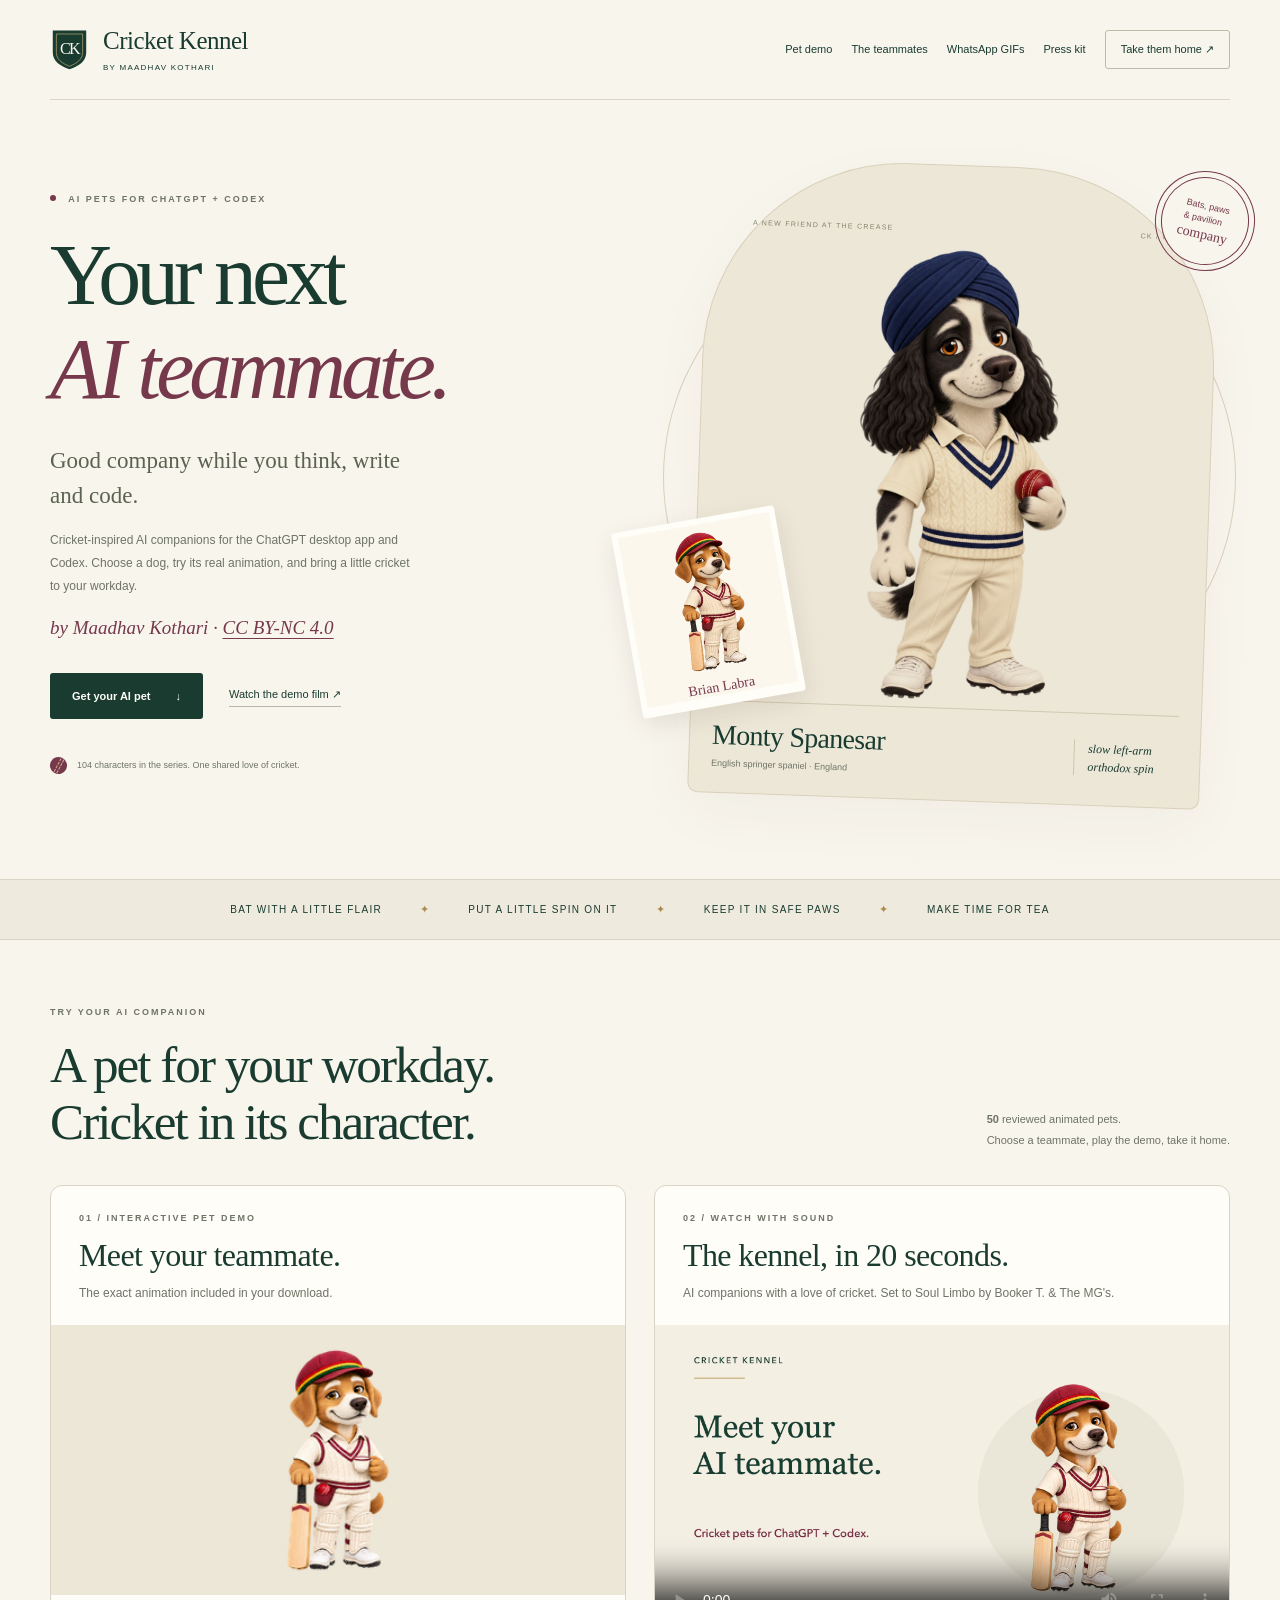
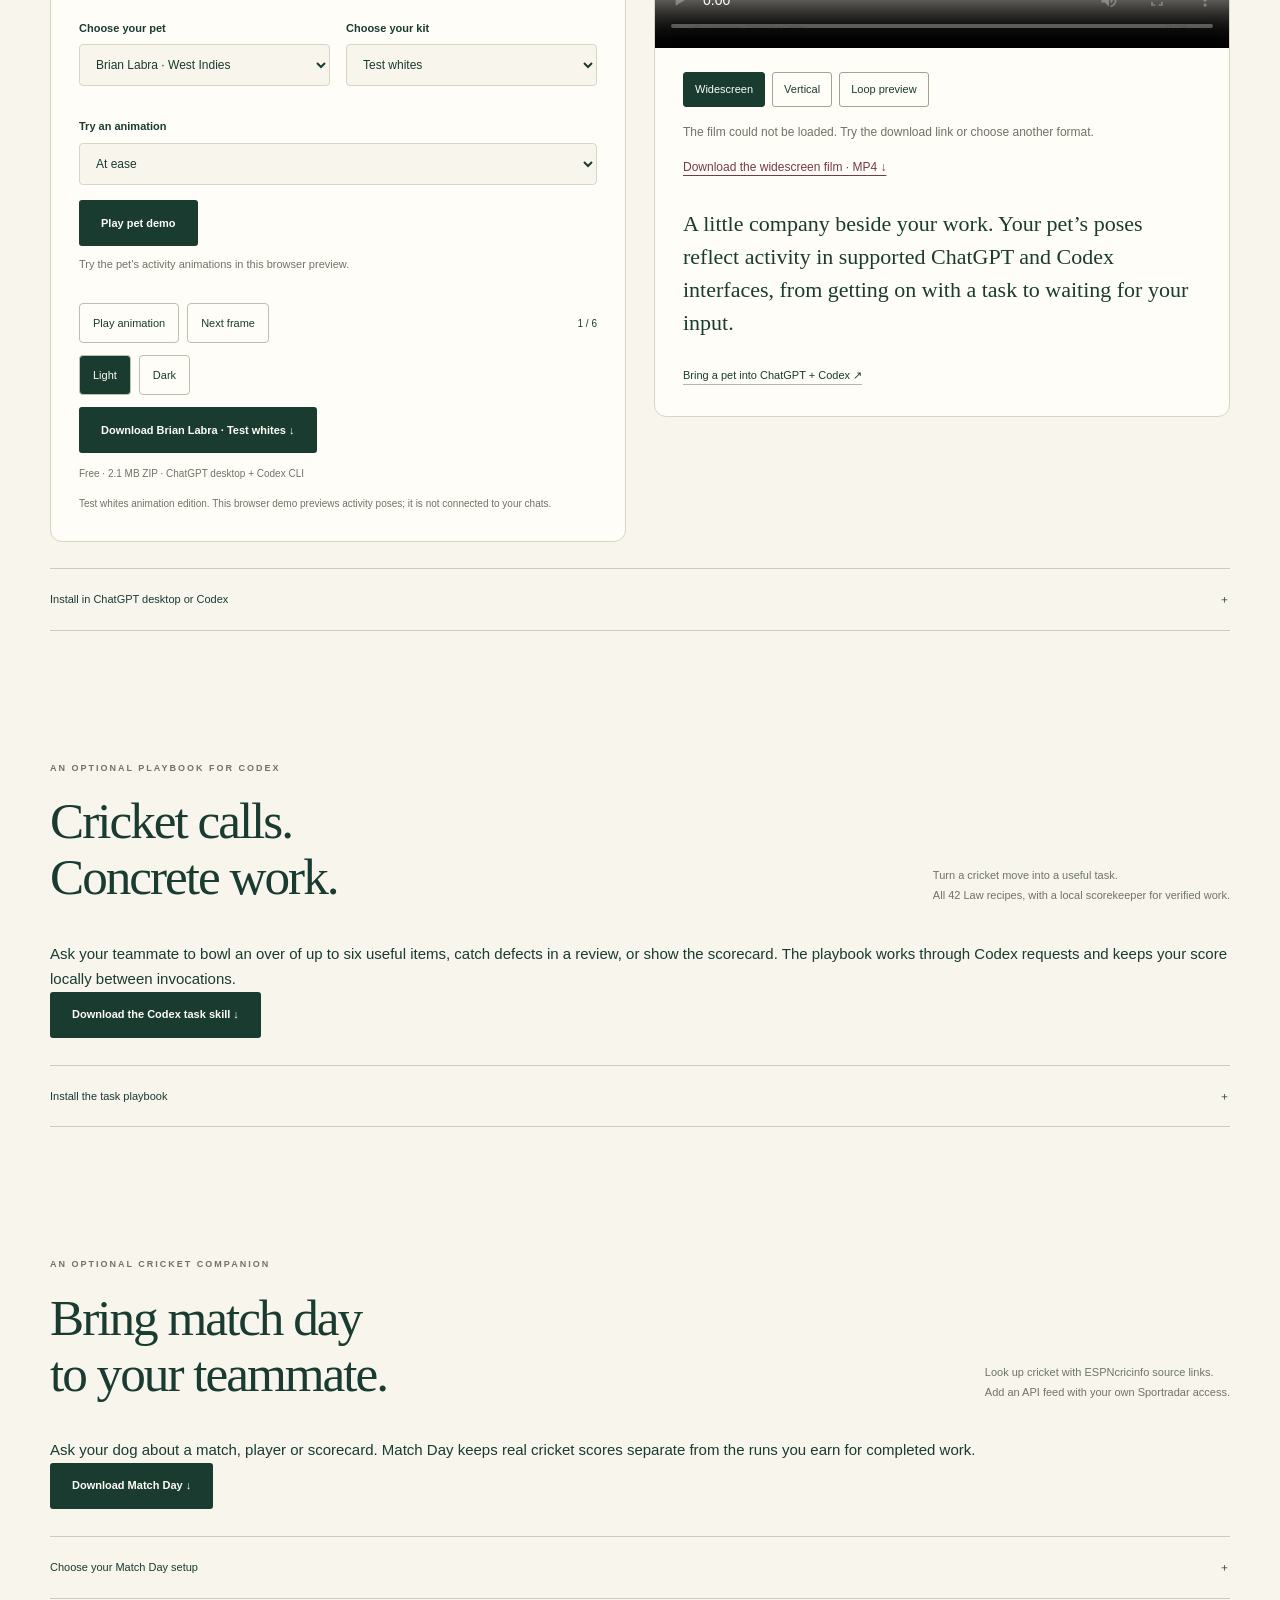
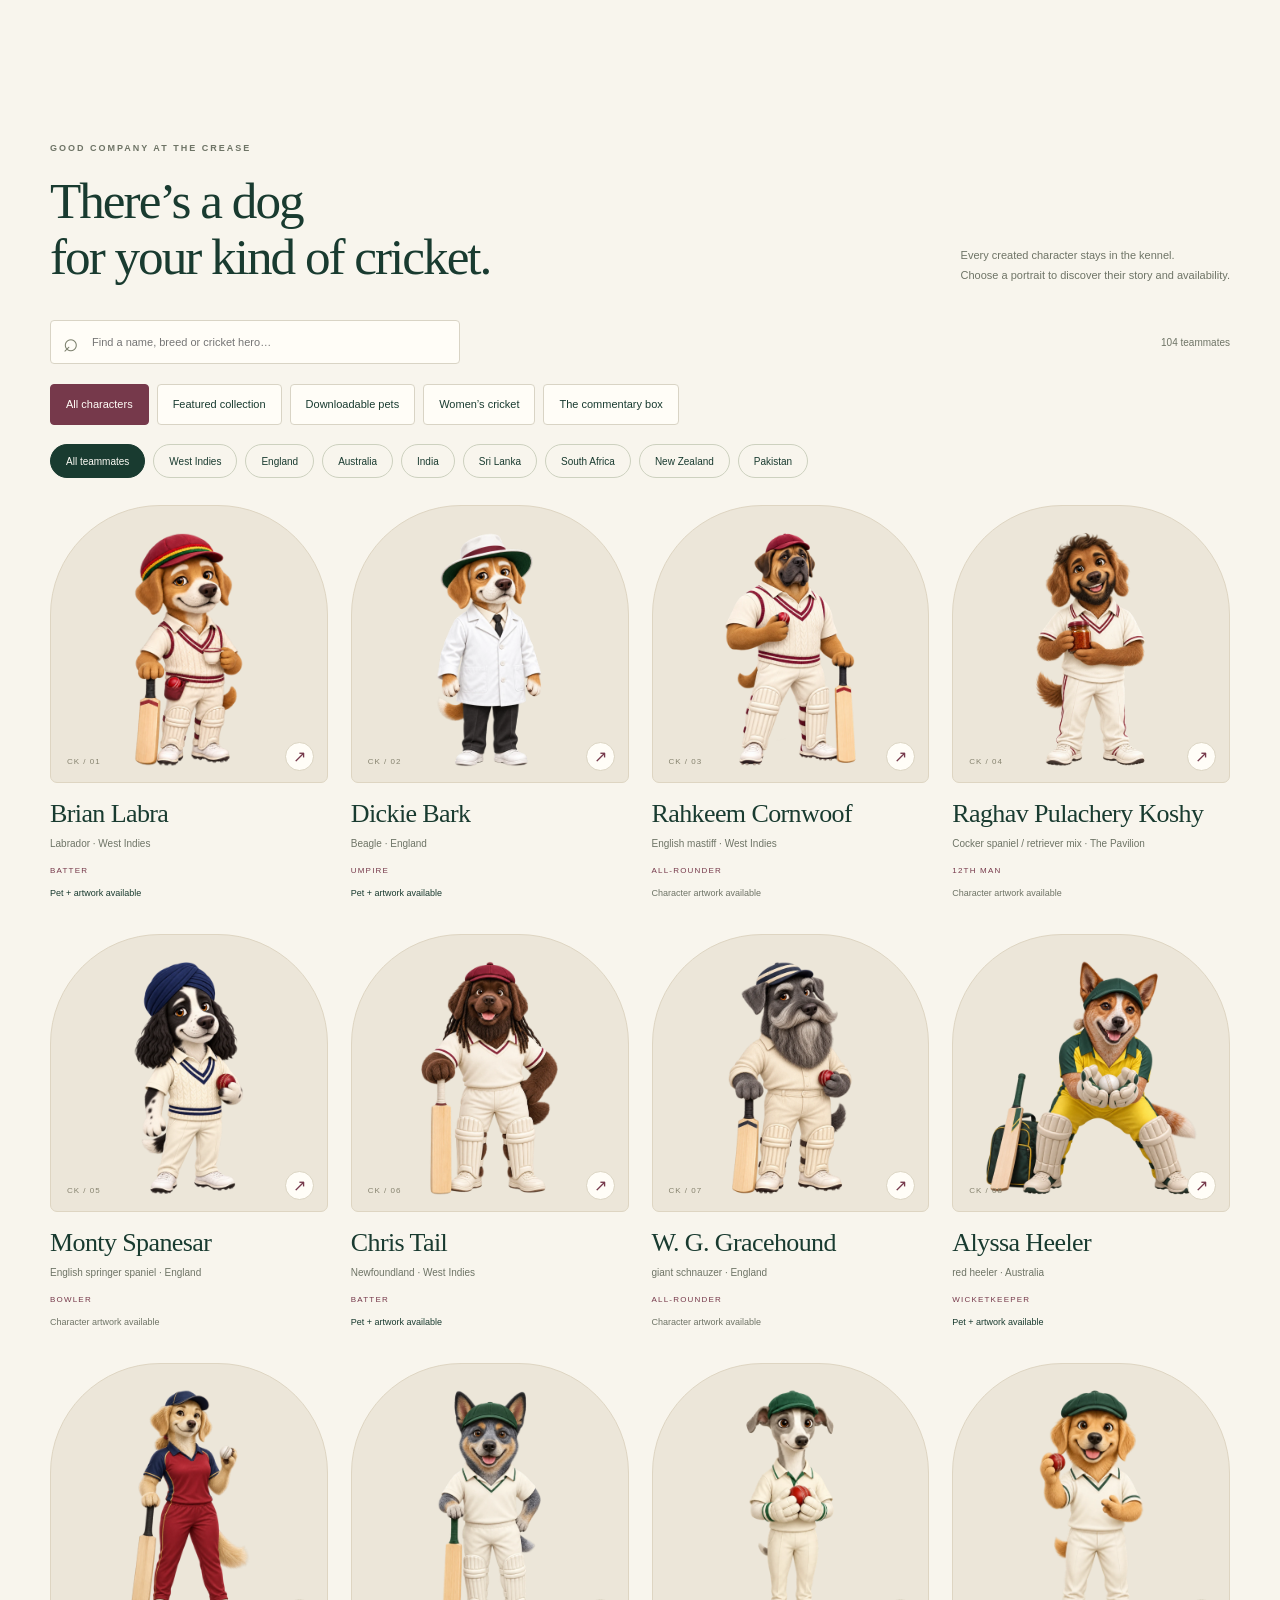
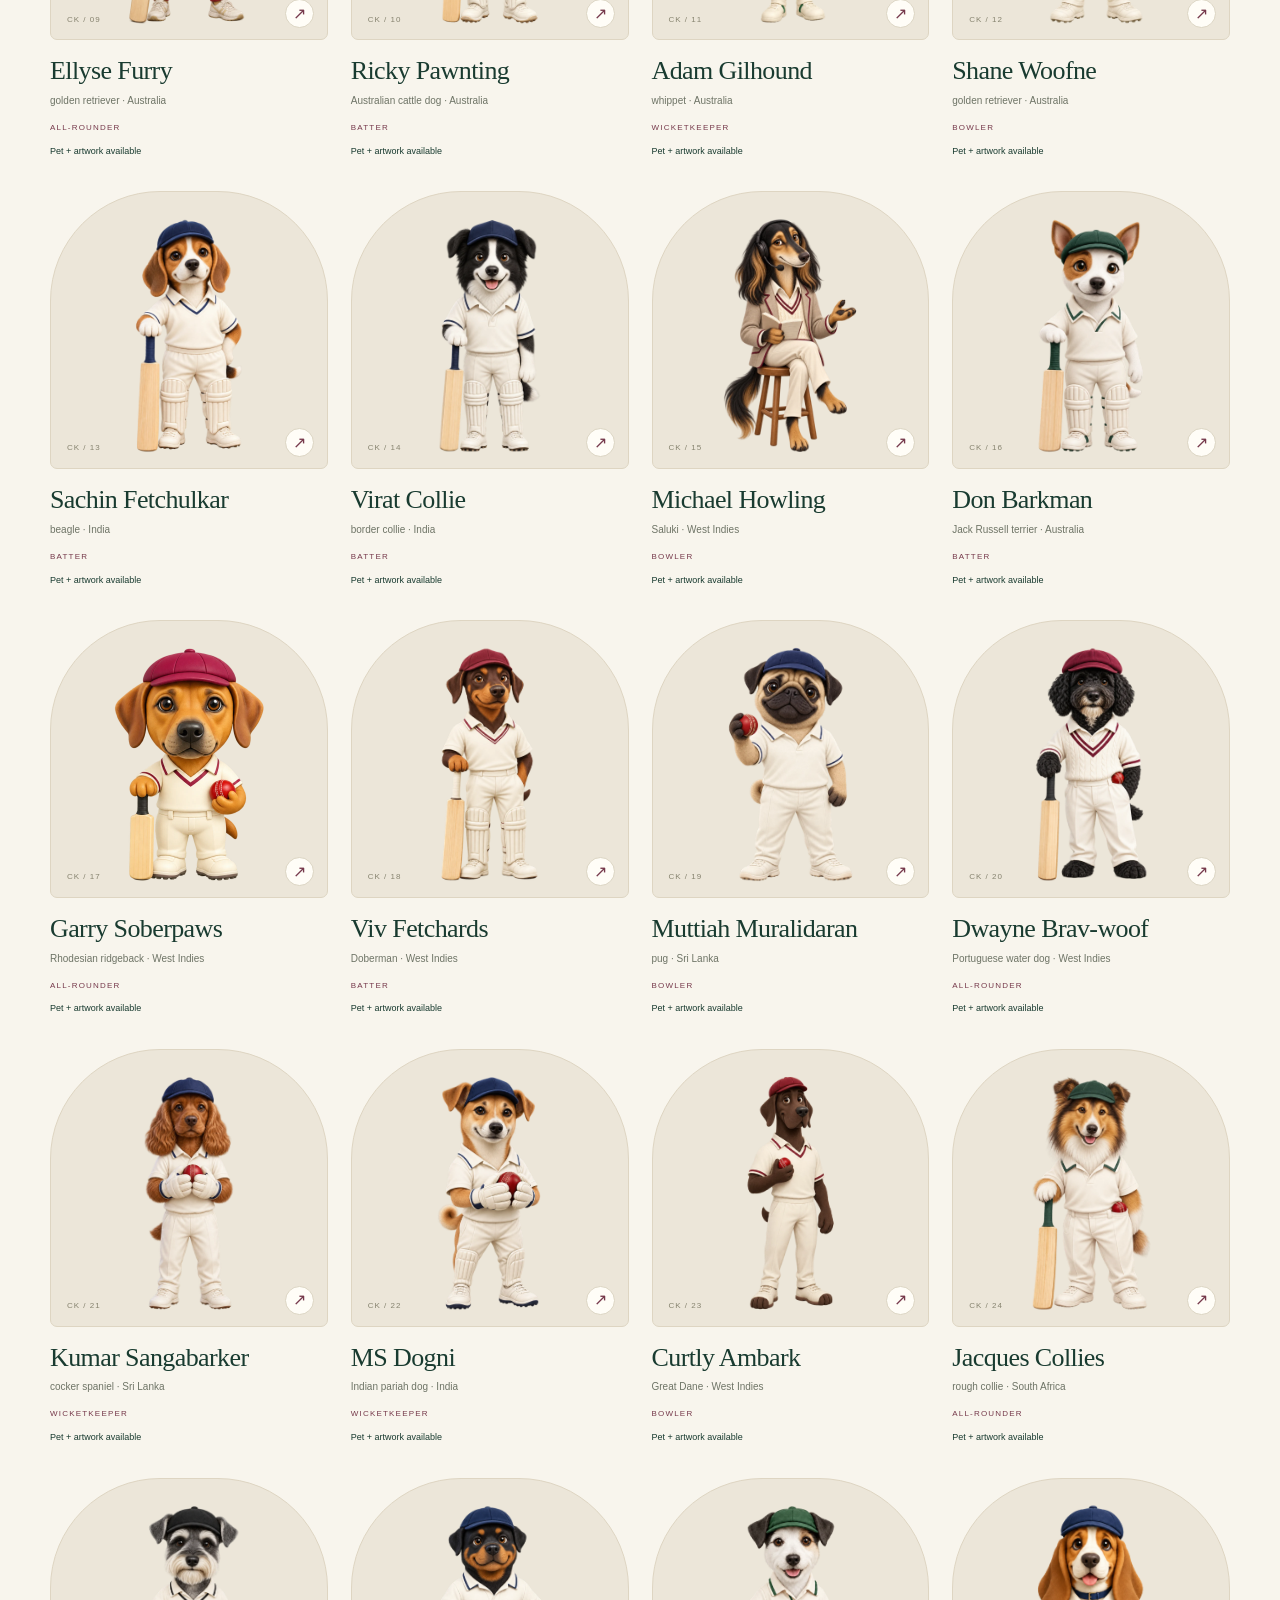
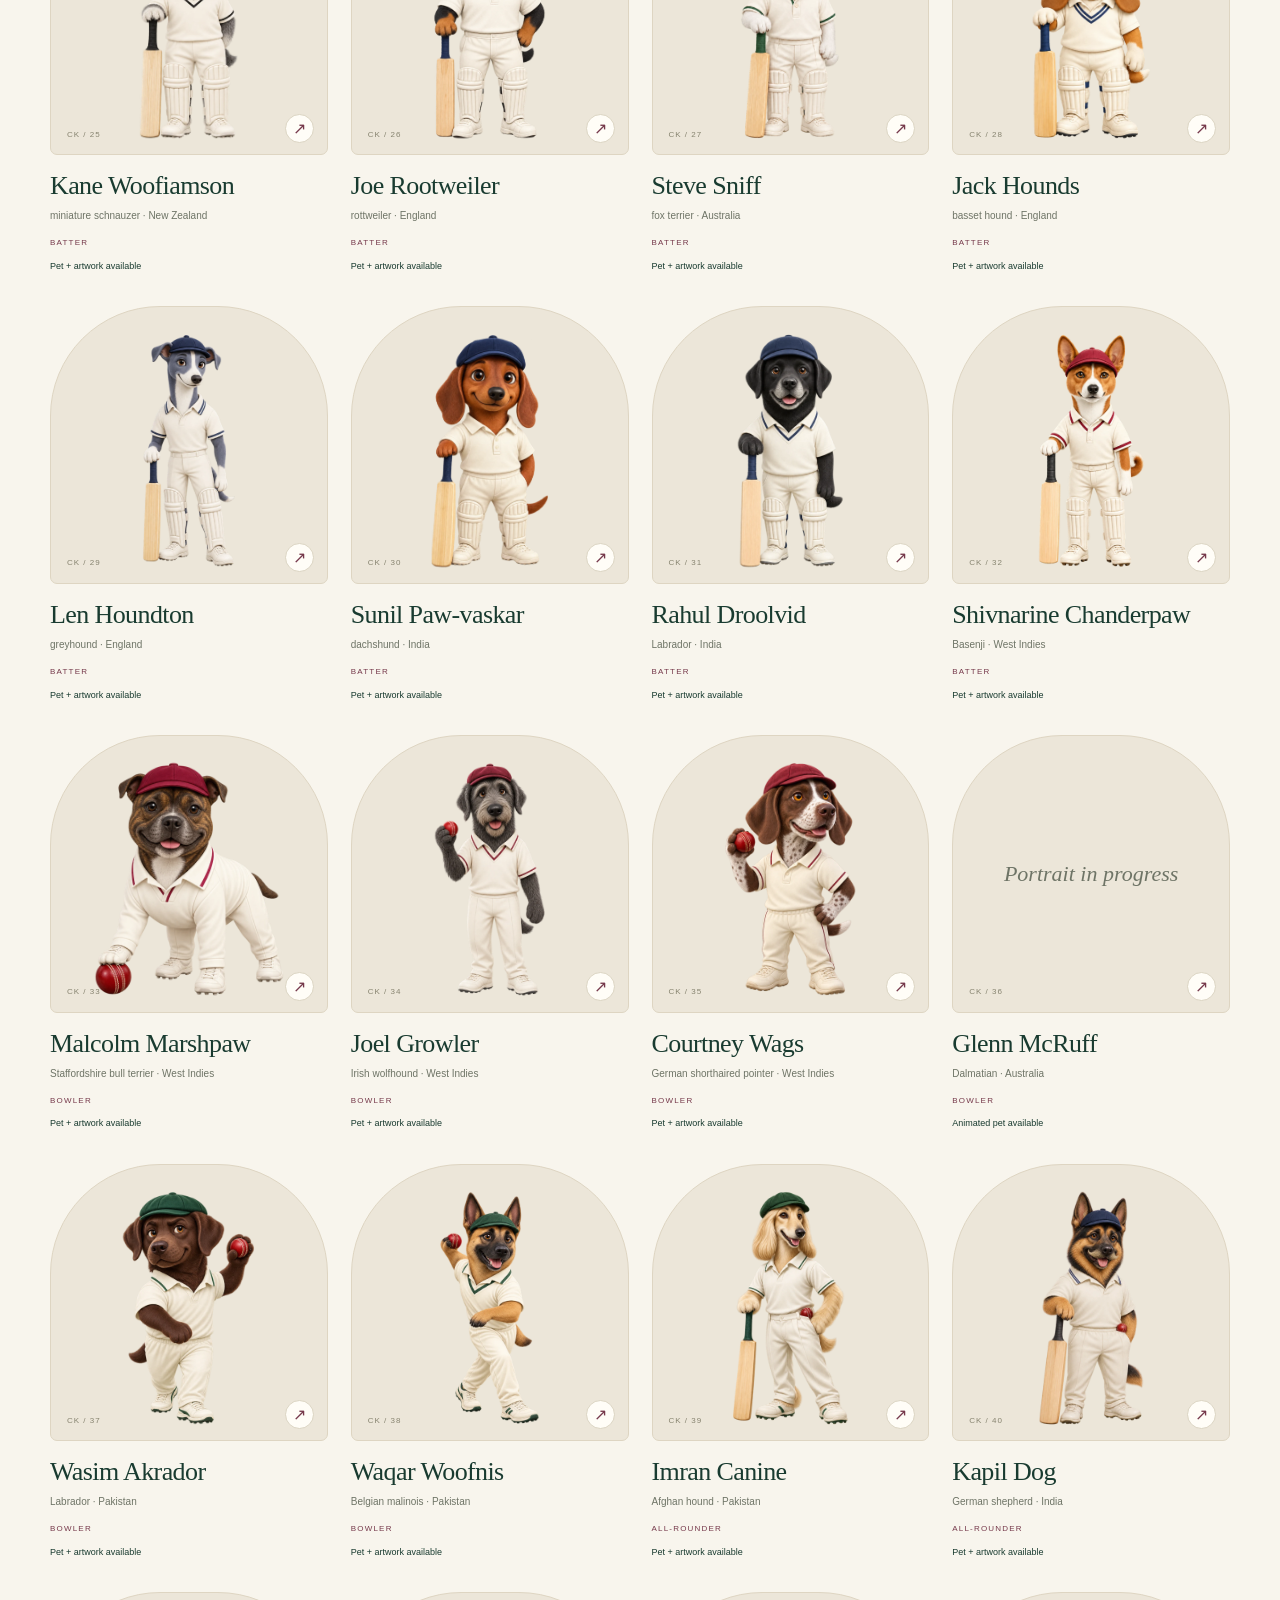
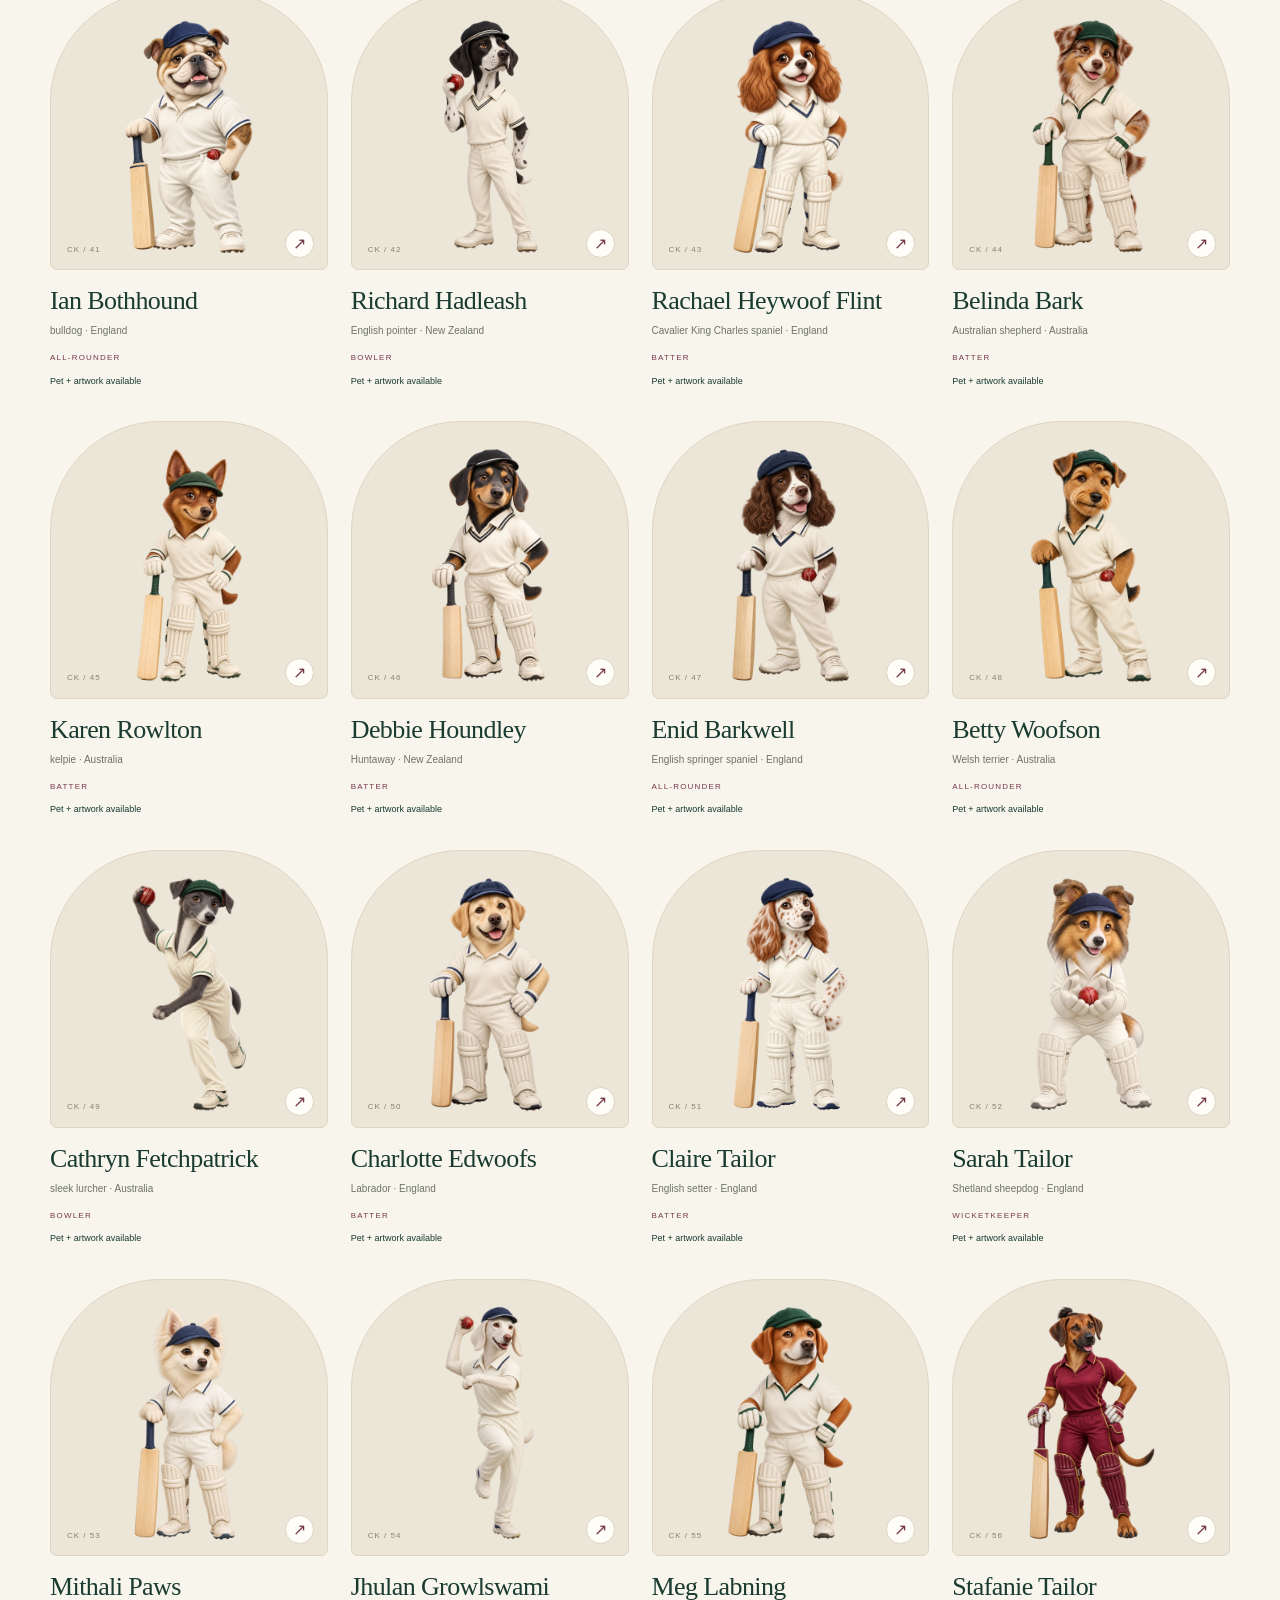
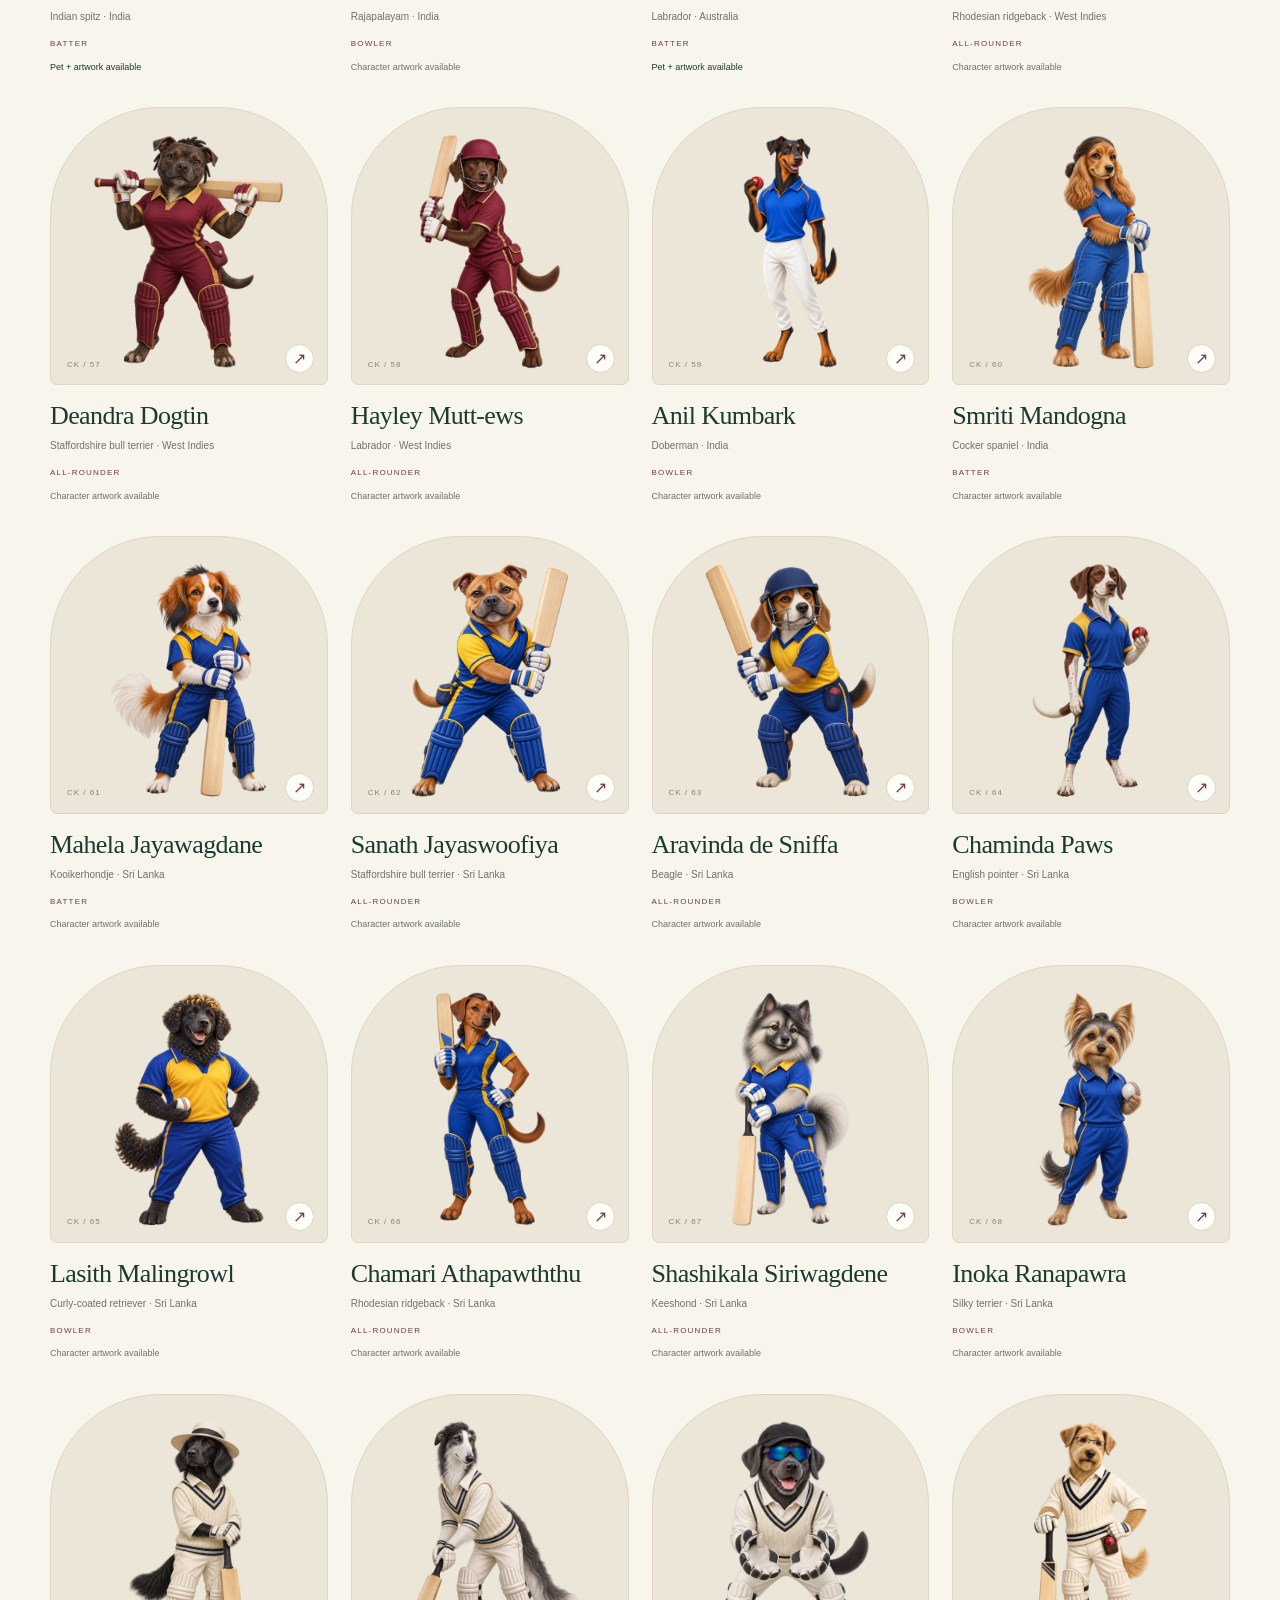
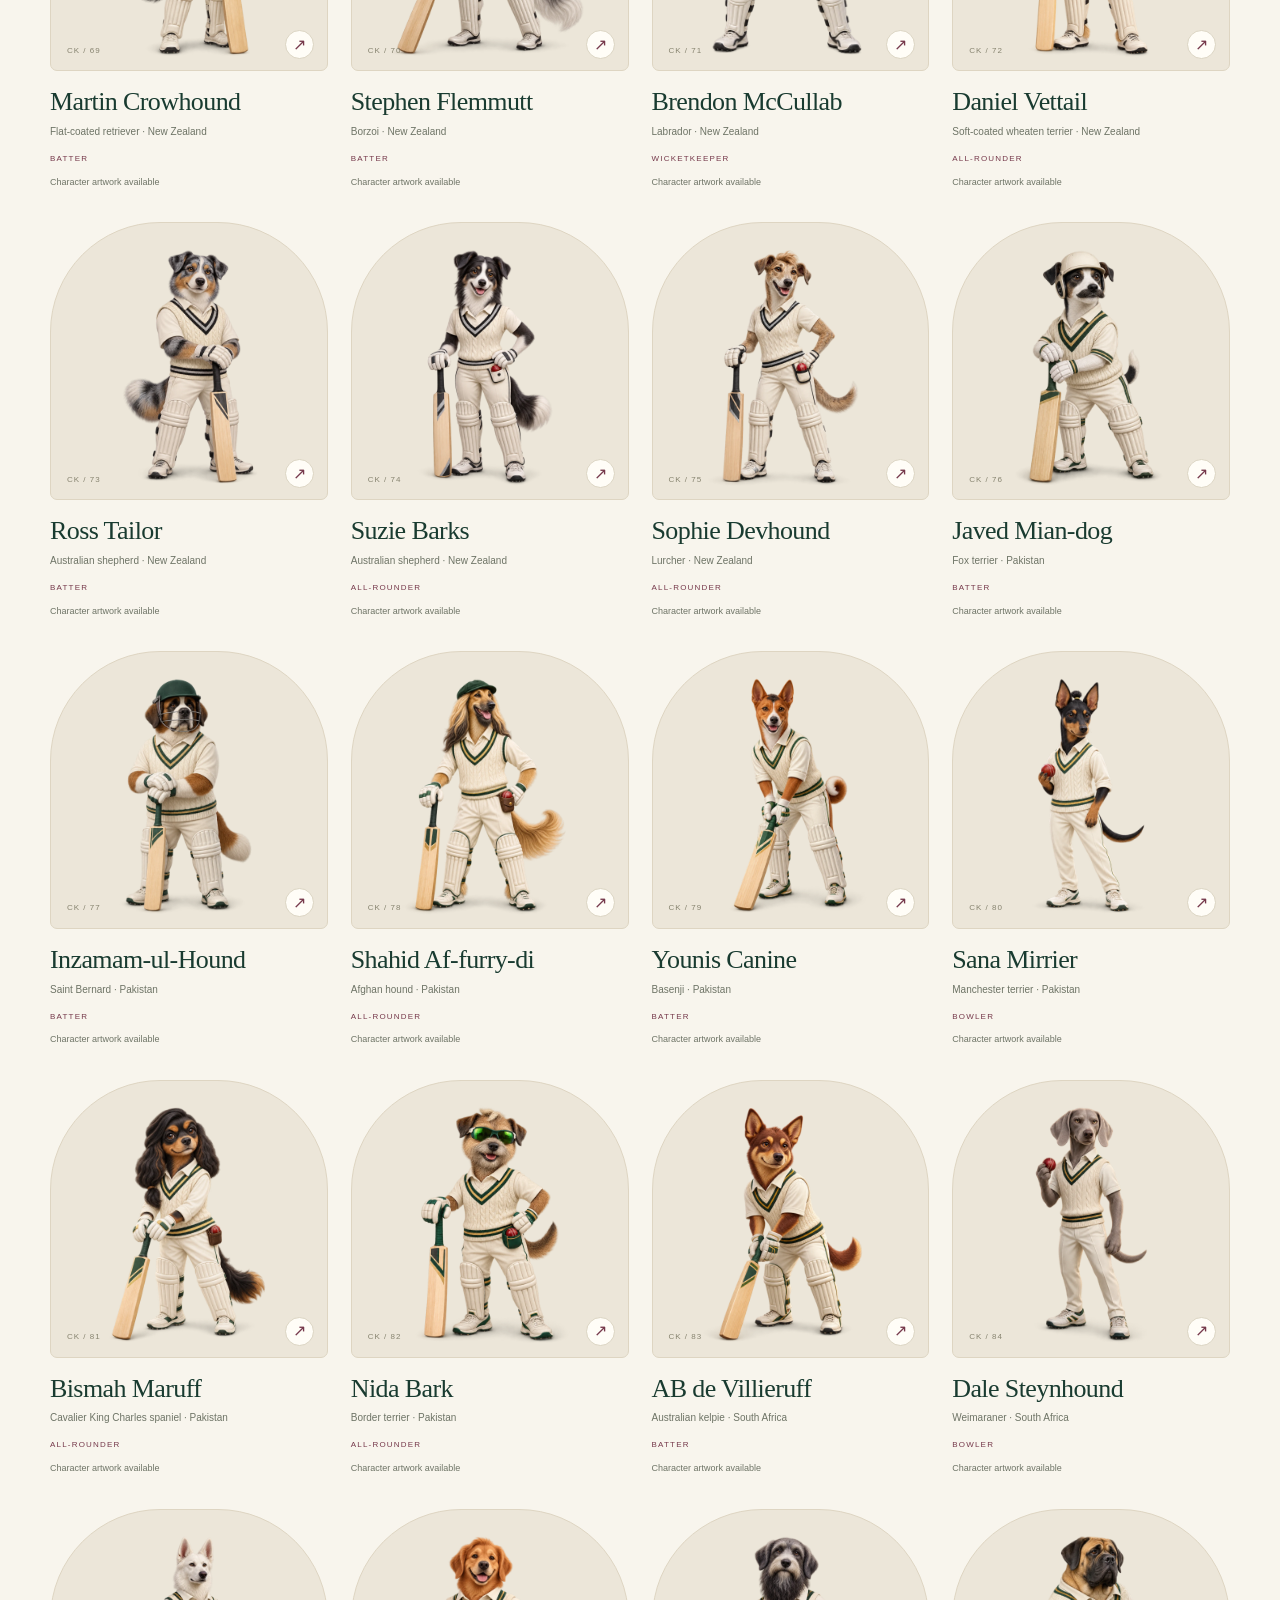
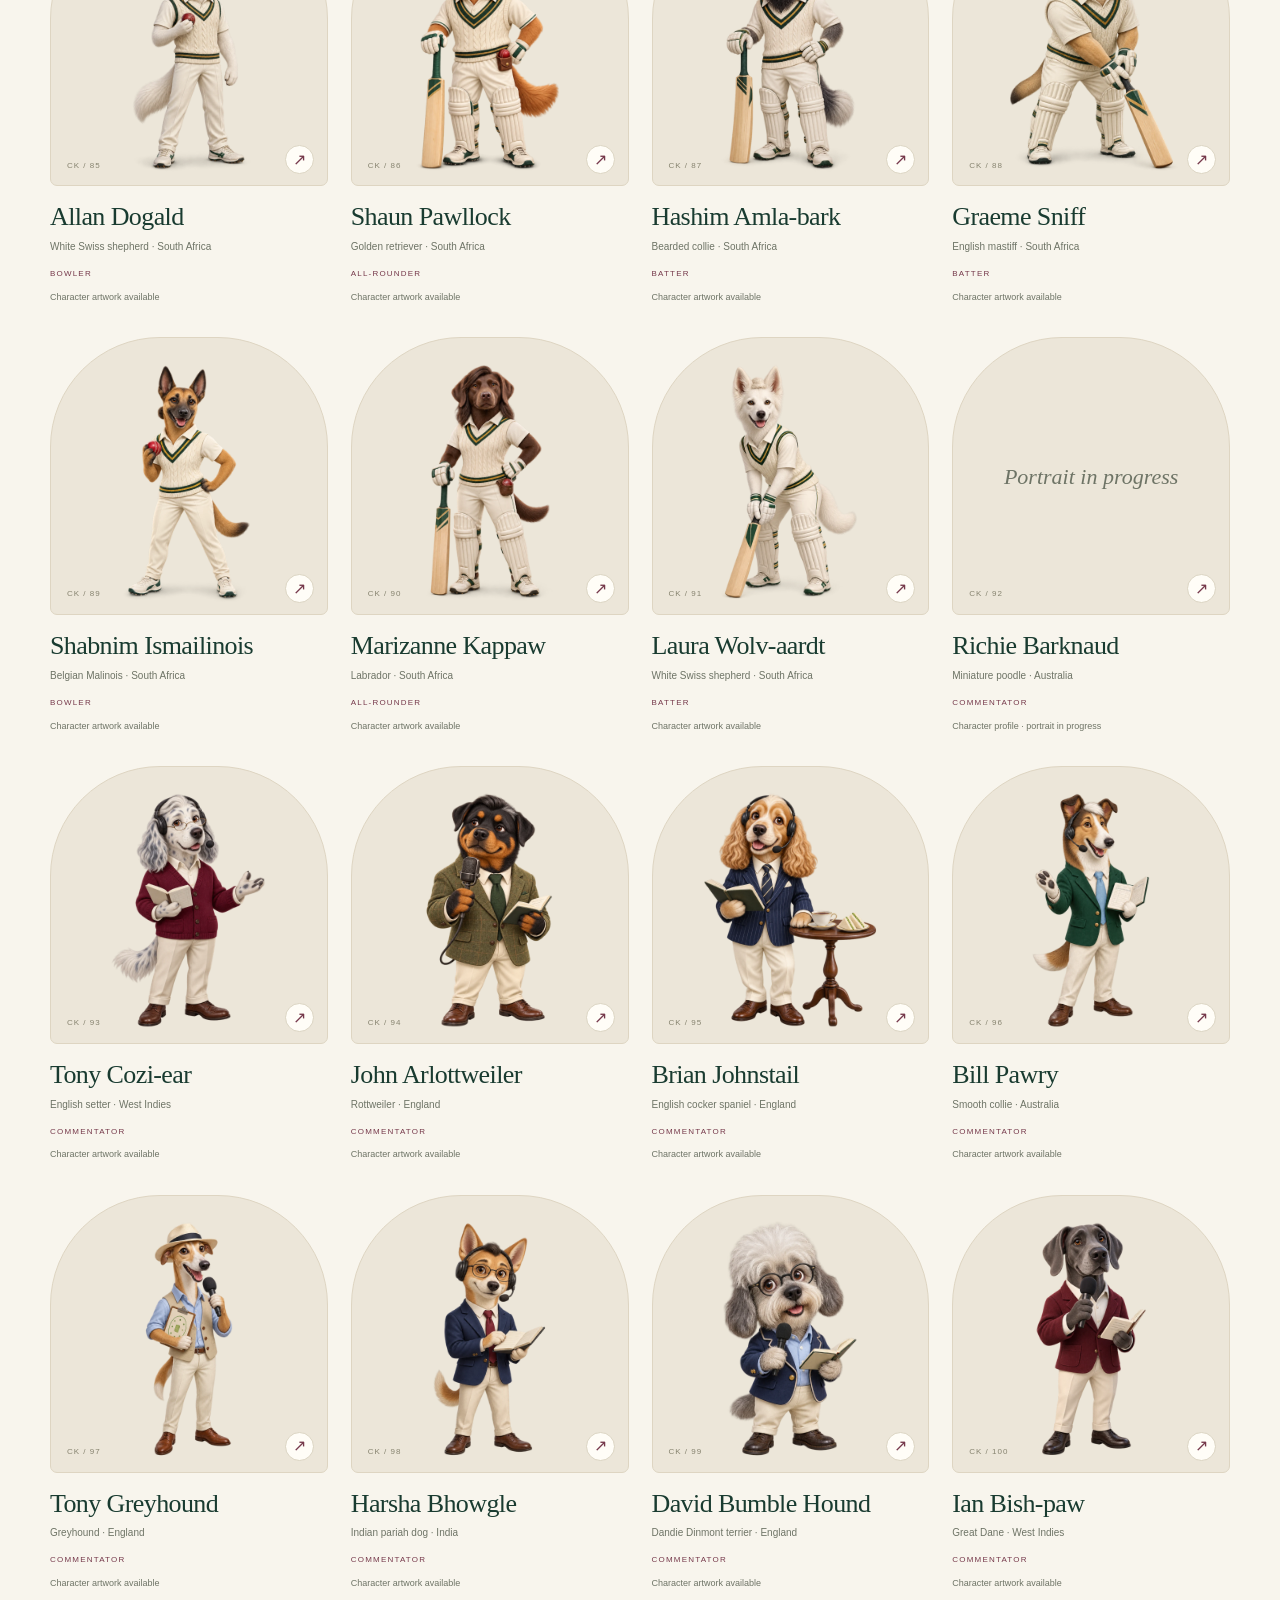
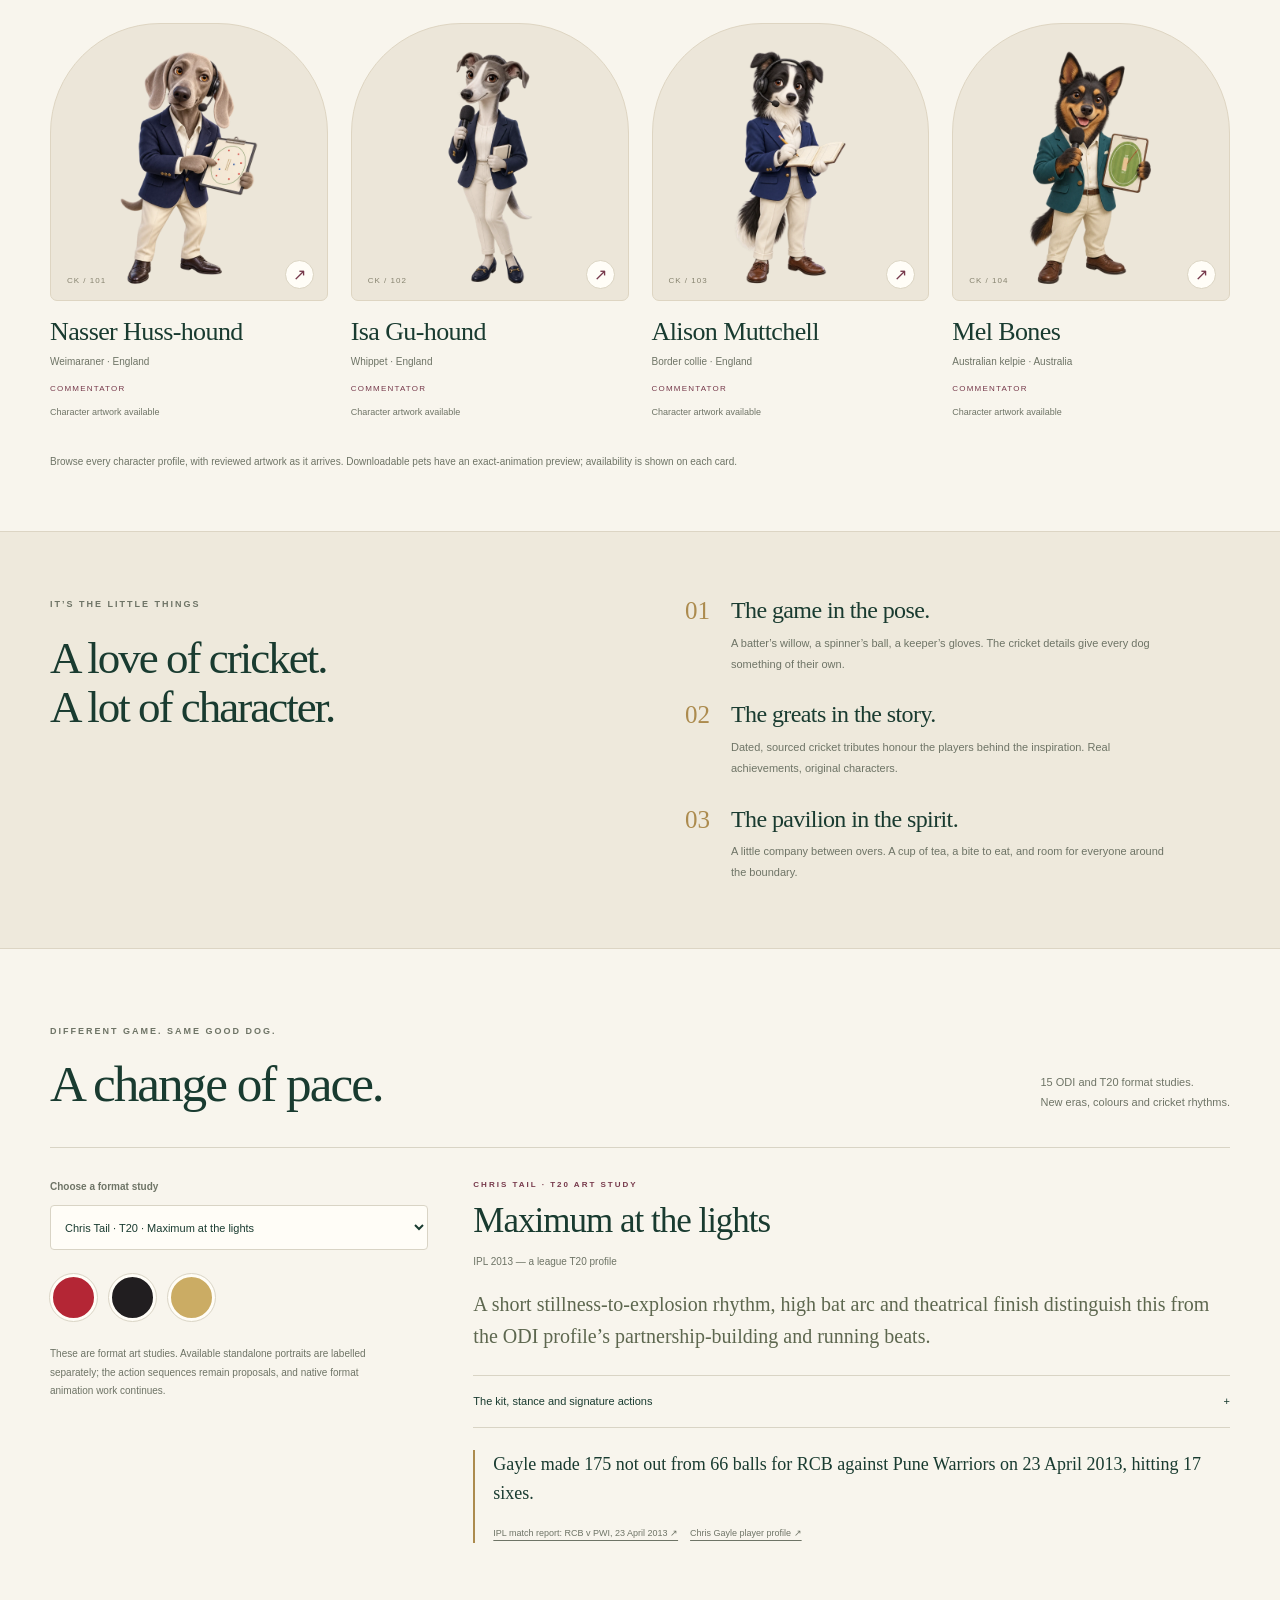
==== commit 7e083bda: "Add Brian ODI pet and native kit selection" ====
--- a/index.html
+++ b/index.html
@@ -17,9 +17,9 @@
   <meta name="author" content="Maadhav Kothari">
   <title>Cricket Kennel — AI companions for ChatGPT &amp; Codex</title>
   <link rel="icon" href="favicon.svg" type="image/svg+xml">
-  <link rel="stylesheet" href="styles.css?v=20260919-v1-50-skills-5b73dc3f-matchday-4f7d1217">
-  <script src="public-data.js?v=20260919-v1-50-skills-5b73dc3f-matchday-4f7d1217" defer></script>
-  <script src="app.js?v=20260919-v1-50-skills-5b73dc3f-matchday-4f7d1217" defer></script>
+  <link rel="stylesheet" href="styles.css?v=20260920-v1-50-kits-51-ui-4e38c885-skills-5b73dc3f-matchday-4f7d1217">
+  <script src="public-data.js?v=20260920-v1-50-kits-51-ui-4e38c885-skills-5b73dc3f-matchday-4f7d1217" defer></script>
+  <script src="app.js?v=20260920-v1-50-kits-51-ui-4e38c885-skills-5b73dc3f-matchday-4f7d1217" defer></script>
 </head>
 <body id="top">
   <a class="skip" href="#team">Meet the team</a>
@@ -35,11 +35,11 @@
           <div class="demo-panel-heading"><p class="eyebrow">01 / Interactive pet demo</p><h3 id="pet-demo-title">Meet your teammate.</h3><p>The exact animation included in your download.</p></div>
           <div class="native-stage" id="native-stage" data-background="light"><canvas id="native-canvas" width="192" height="208" role="img" aria-label="Selected cricket pet animation"></canvas><p id="native-message" aria-live="polite">Choose your teammate.</p></div>
           <div class="store-controls">
-            <div class="demo-selects"><div><label for="native-pet">Choose your pet</label><select id="native-pet"></select></div><div><label for="native-action">Try an animation</label><select id="native-action"></select></div></div>
+            <div class="demo-selects"><div><label for="native-pet">Choose your pet</label><select id="native-pet"></select></div><div><label for="native-kit">Choose your kit</label><select id="native-kit"></select></div><div><label for="native-action">Try an animation</label><select id="native-action"></select></div></div>
             <button class="button primary" id="native-demo" type="button" aria-pressed="false" disabled>Play pet demo</button><p class="demo-status" id="native-demo-status" aria-live="polite">Try the pet’s activity animations in this browser preview.</p>
             <div class="native-transport"><button id="native-play" type="button" disabled>Play animation</button><button id="native-step" type="button" disabled>Next frame</button><span id="native-frame" aria-live="off"></span></div>
             <div class="preview-backgrounds" role="group" aria-label="Preview background"><button type="button" data-background="light" aria-pressed="true">Light</button><button type="button" data-background="dark" aria-pressed="false">Dark</button></div>
-            <a class="button primary" id="native-download" download>Get your AI pet ↓</a><p class="package-note" id="native-size"></p><p class="package-note">Test-whites animation edition. This browser demo previews activity poses; it is not connected to your chats.</p>
+            <a class="button primary" id="native-download" download>Get your AI pet ↓</a><p class="package-note" id="native-size"></p><p class="package-note"><span id="native-kit-label">Test whites</span> animation edition. This browser demo previews activity poses; it is not connected to your chats.</p>
           </div>
         </article>
         <article class="film-demo-panel" id="film" aria-labelledby="film-title">
--- a/styles.css
+++ b/styles.css
@@ -27,7 +27,7 @@
 .pet-demo-panel,.film-demo-panel{min-width:0;border:1px solid var(--demo-border);border-radius:12px;overflow:hidden;background:var(--paper)}
 .demo-panel-heading{padding:25px 28px 22px}.demo-panel-heading .eyebrow{margin-bottom:12px}.demo-panel-heading h3{font-size:32px}.demo-panel-heading>p:last-child{font-size:12px;line-height:1.6;color:var(--muted);margin-top:10px}
 .pet-demo-panel .native-stage{min-height:260px;padding:18px}.pet-demo-panel .native-stage canvas{width:216px;height:234px;max-height:none}
-.pet-demo-panel .store-controls{padding:24px 28px 28px}.demo-selects{display:grid;grid-template-columns:1fr 1fr;gap:16px}.demo-selects>div{min-width:0}.demo-selects select{margin-bottom:15px}
+.pet-demo-panel .store-controls{padding:24px 28px 28px}.demo-selects{display:grid;grid-template-columns:1fr 1fr;gap:16px}.demo-selects>div{min-width:0}.demo-selects>div:last-child{grid-column:1/-1}.demo-selects select{margin-bottom:15px}
 .demo-status{font-size:11px;line-height:1.5;color:var(--muted);min-height:34px;margin:10px 0 13px}.pet-demo-panel .store-controls>.button{margin-top:0}.pet-demo-panel .native-transport,.pet-demo-panel .preview-backgrounds{margin-bottom:12px}
 .film-demo-panel .film-player{border:0;border-radius:0;min-height:260px}.film-demo-panel .film-player video{max-height:420px}.film-demo-controls{padding:24px 28px 30px}.film-demo-controls .media-switches{margin-top:0}.film-demo-controls .film-small{margin-top:15px}.demo-product-copy{font:22px/1.5 var(--serif);margin:28px 0 22px;color:var(--green)}
 .film-demo-panel .eyebrow{color:var(--muted)}.film-demo-panel .film-copy>p:not(.eyebrow){max-width:none}.film-demo-panel .media-switch{color:var(--green);border-color:#9ca78e;font-size:11px}.film-demo-panel .media-switch[aria-pressed=true]{background:var(--green);border-color:var(--green);color:var(--paper)}.film-demo-panel .film-download{color:var(--maroon);font-size:12px}.film-demo-controls .film-small{font-size:12px;color:var(--muted)}
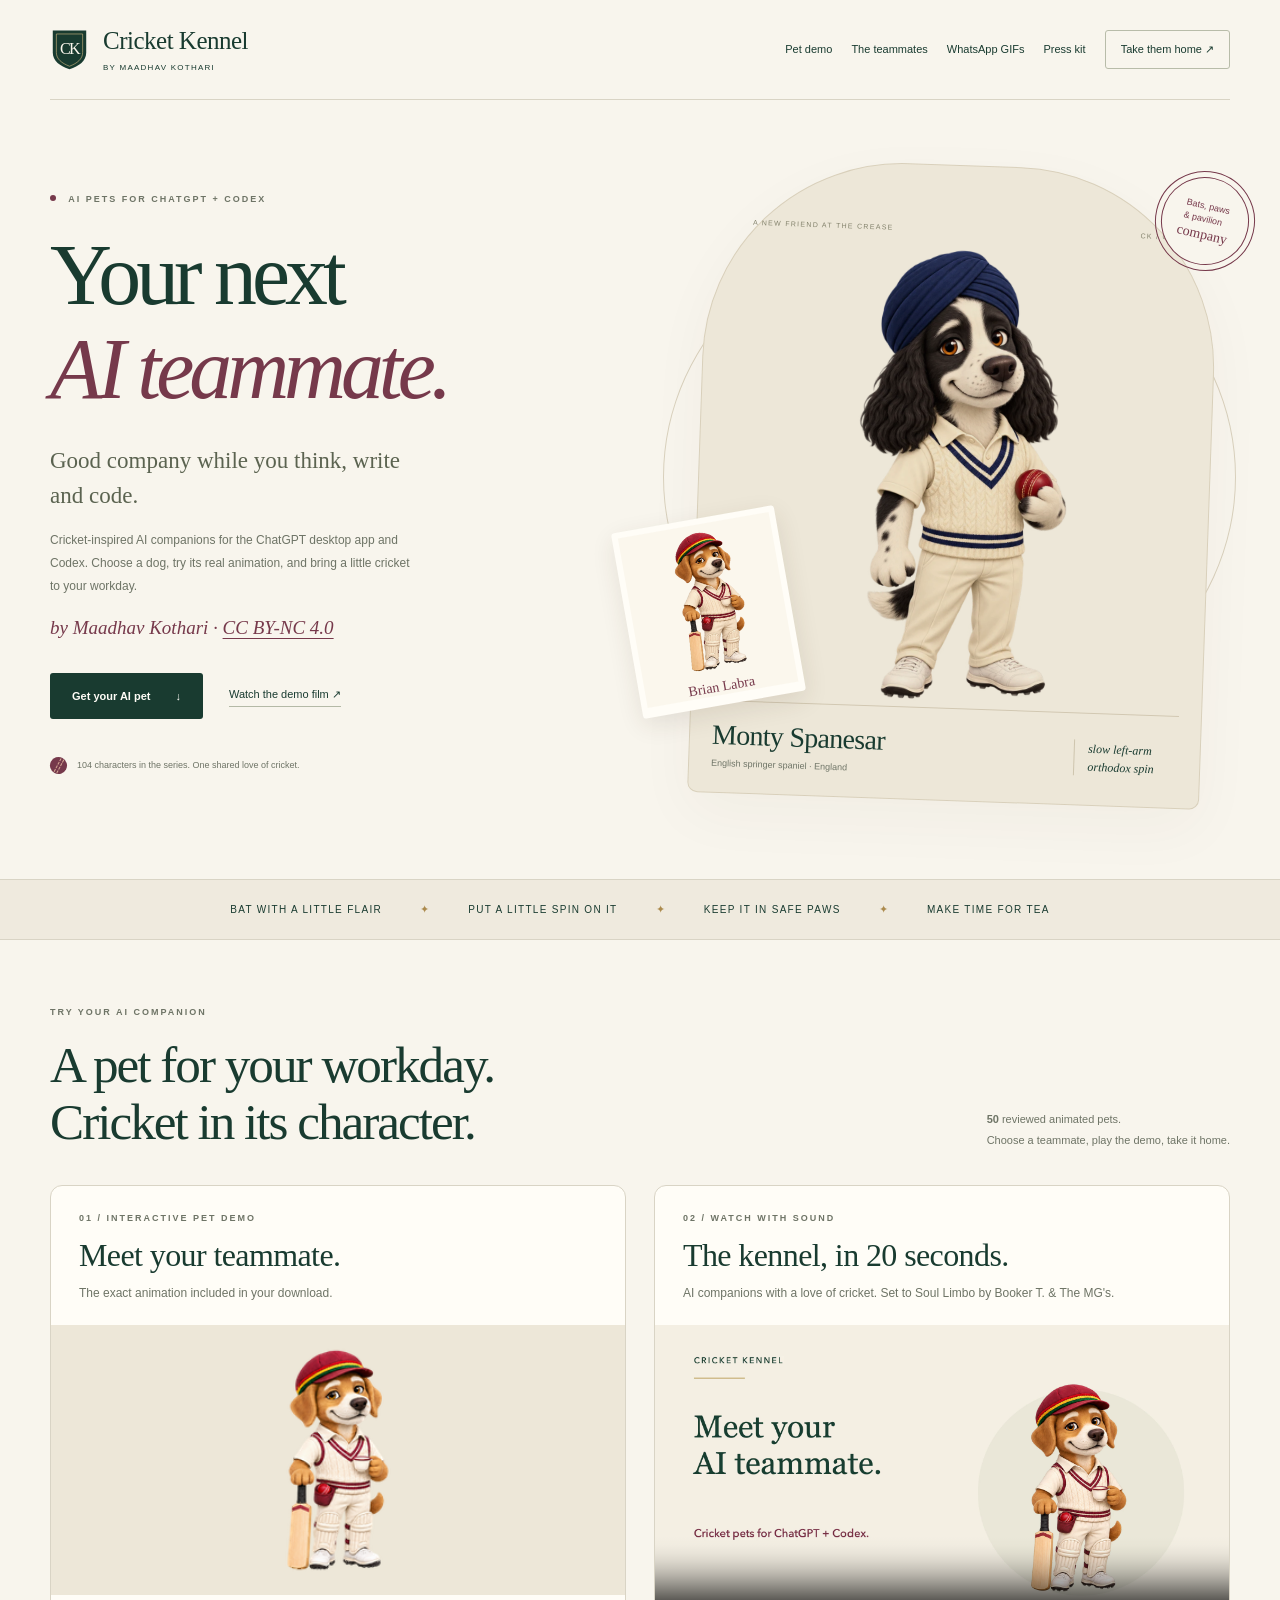
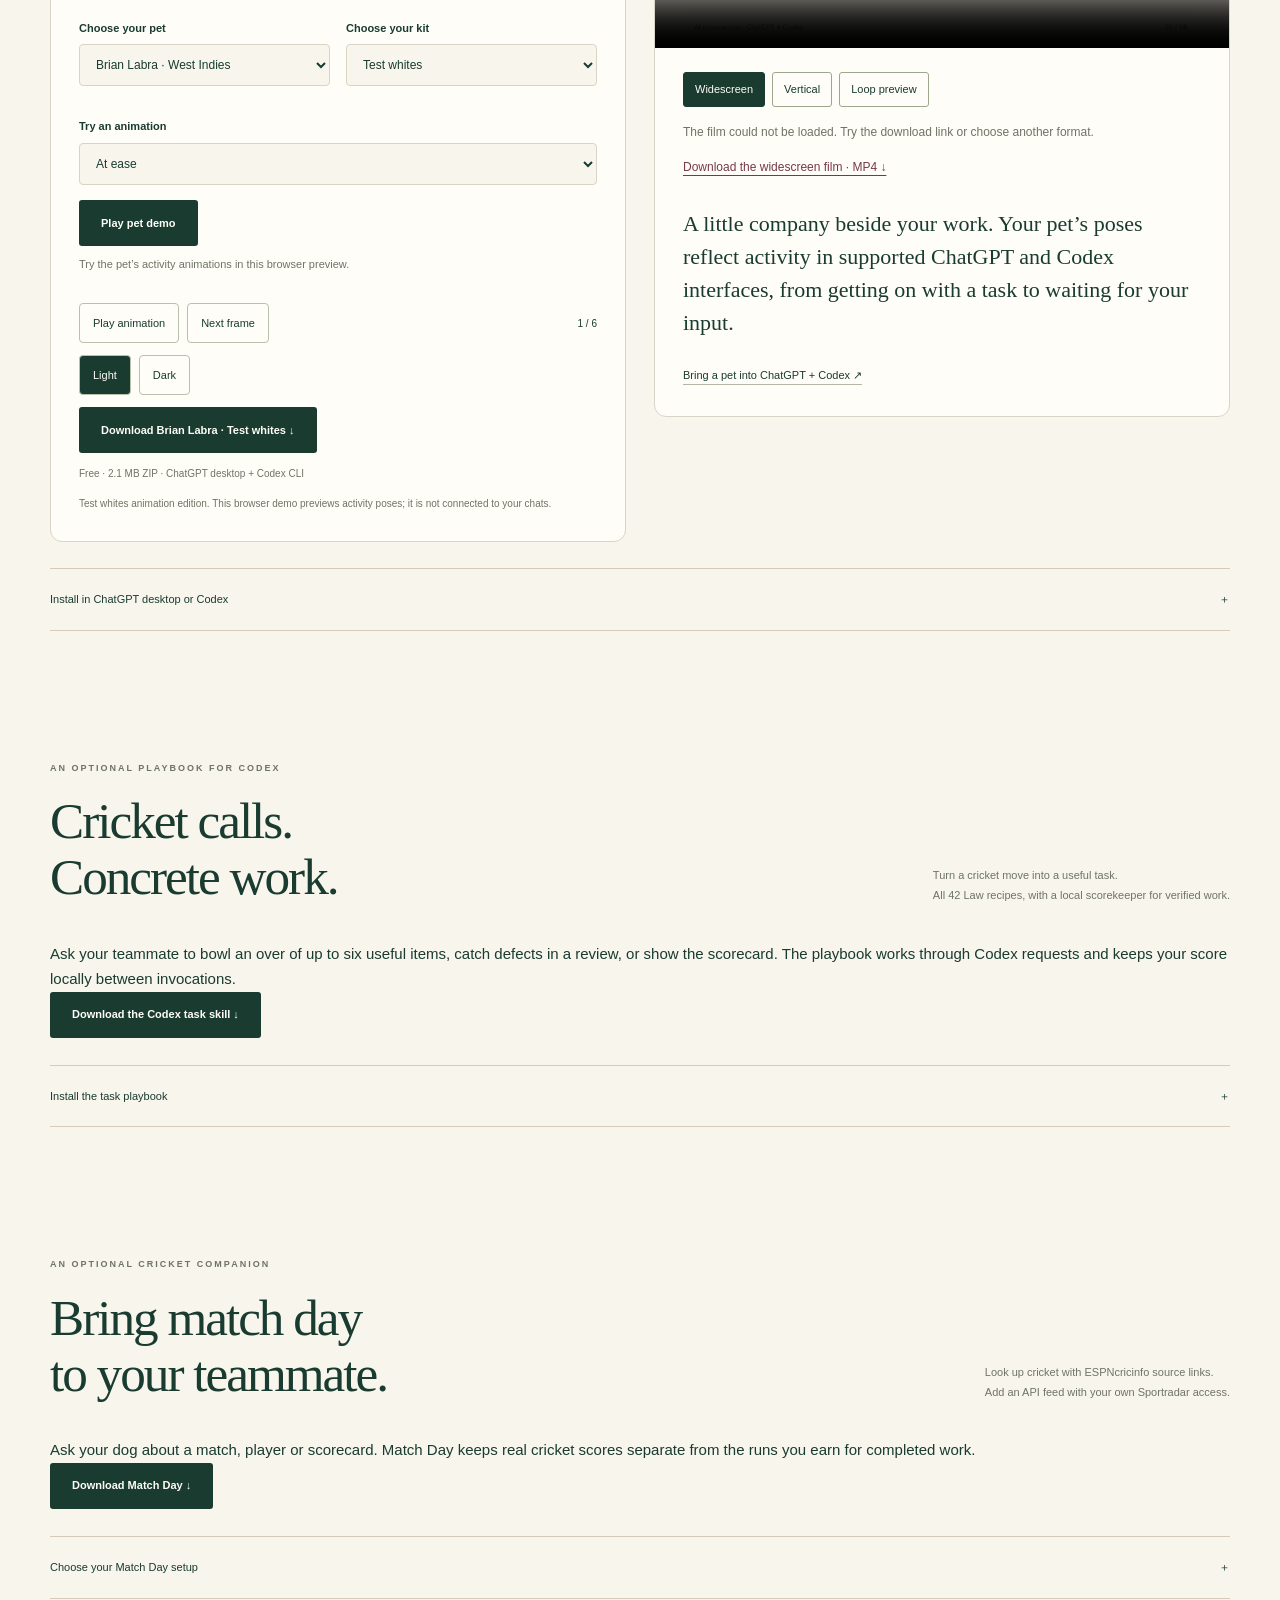
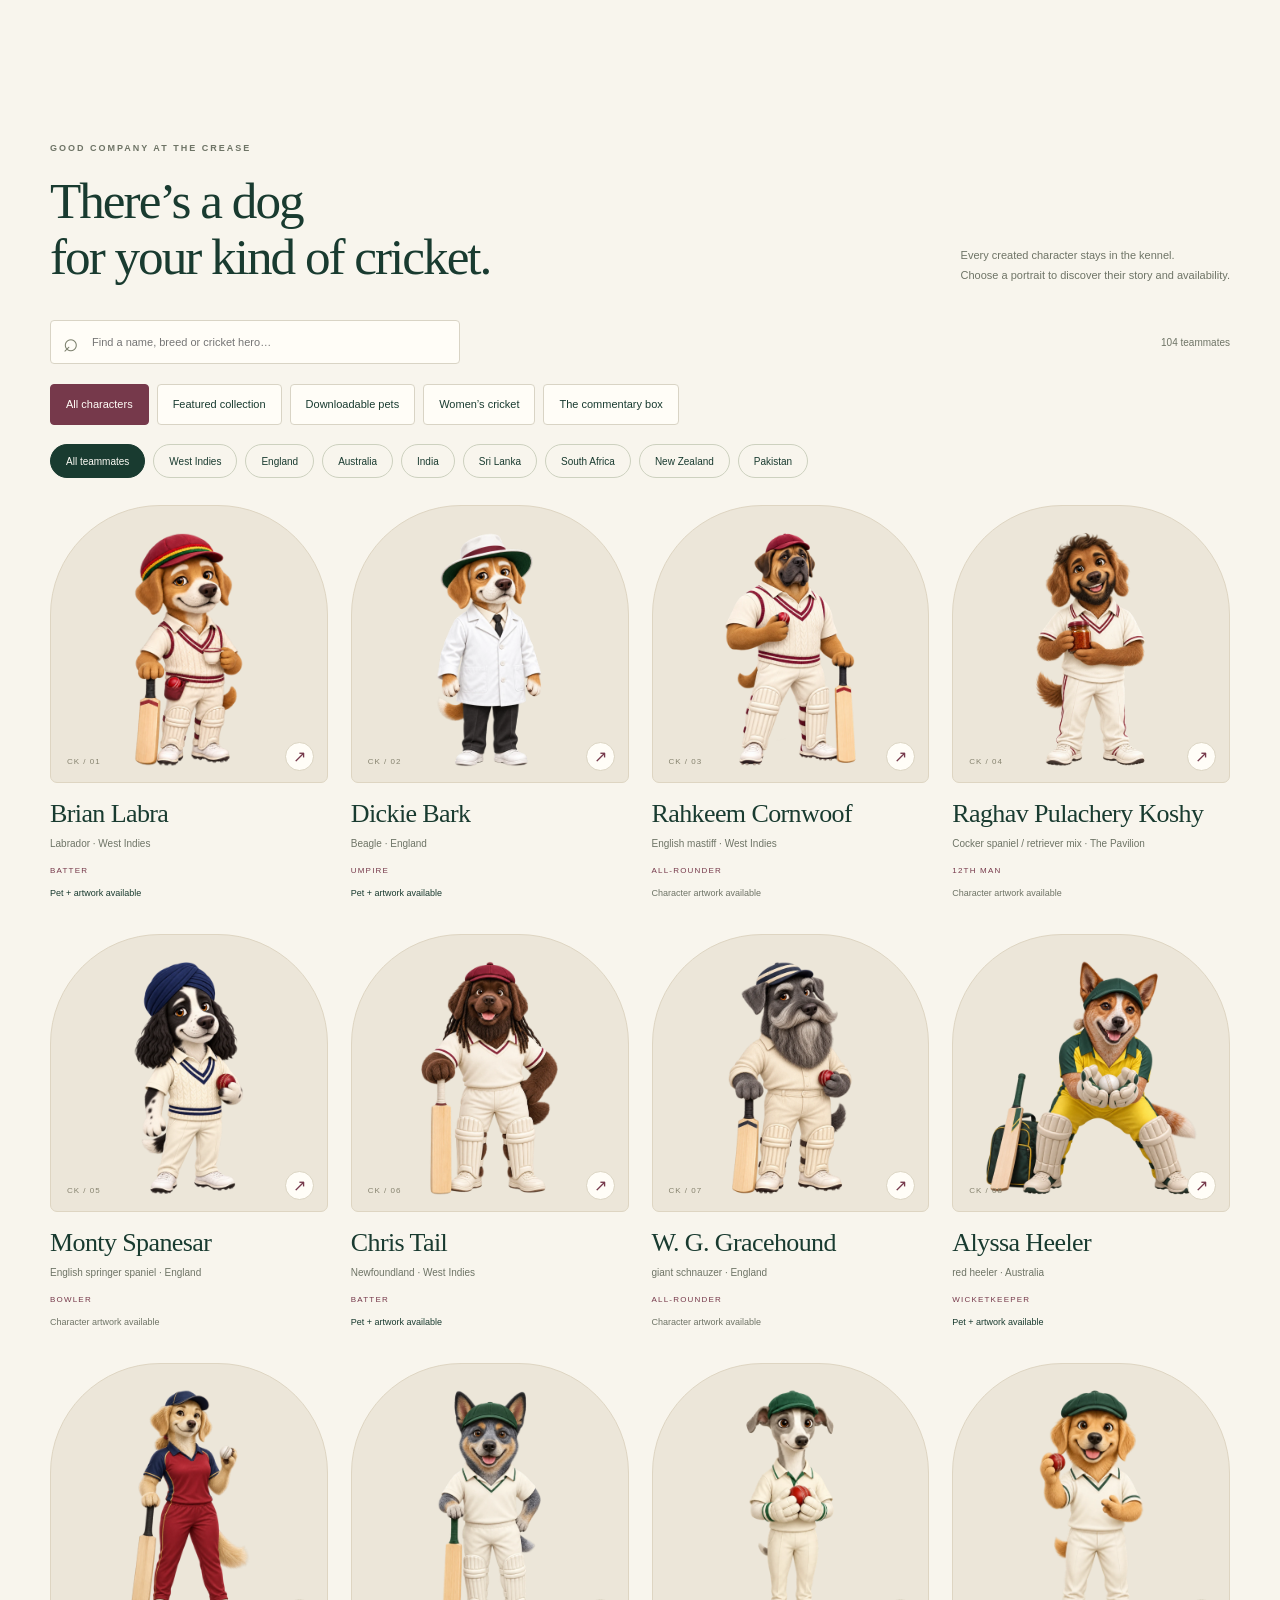
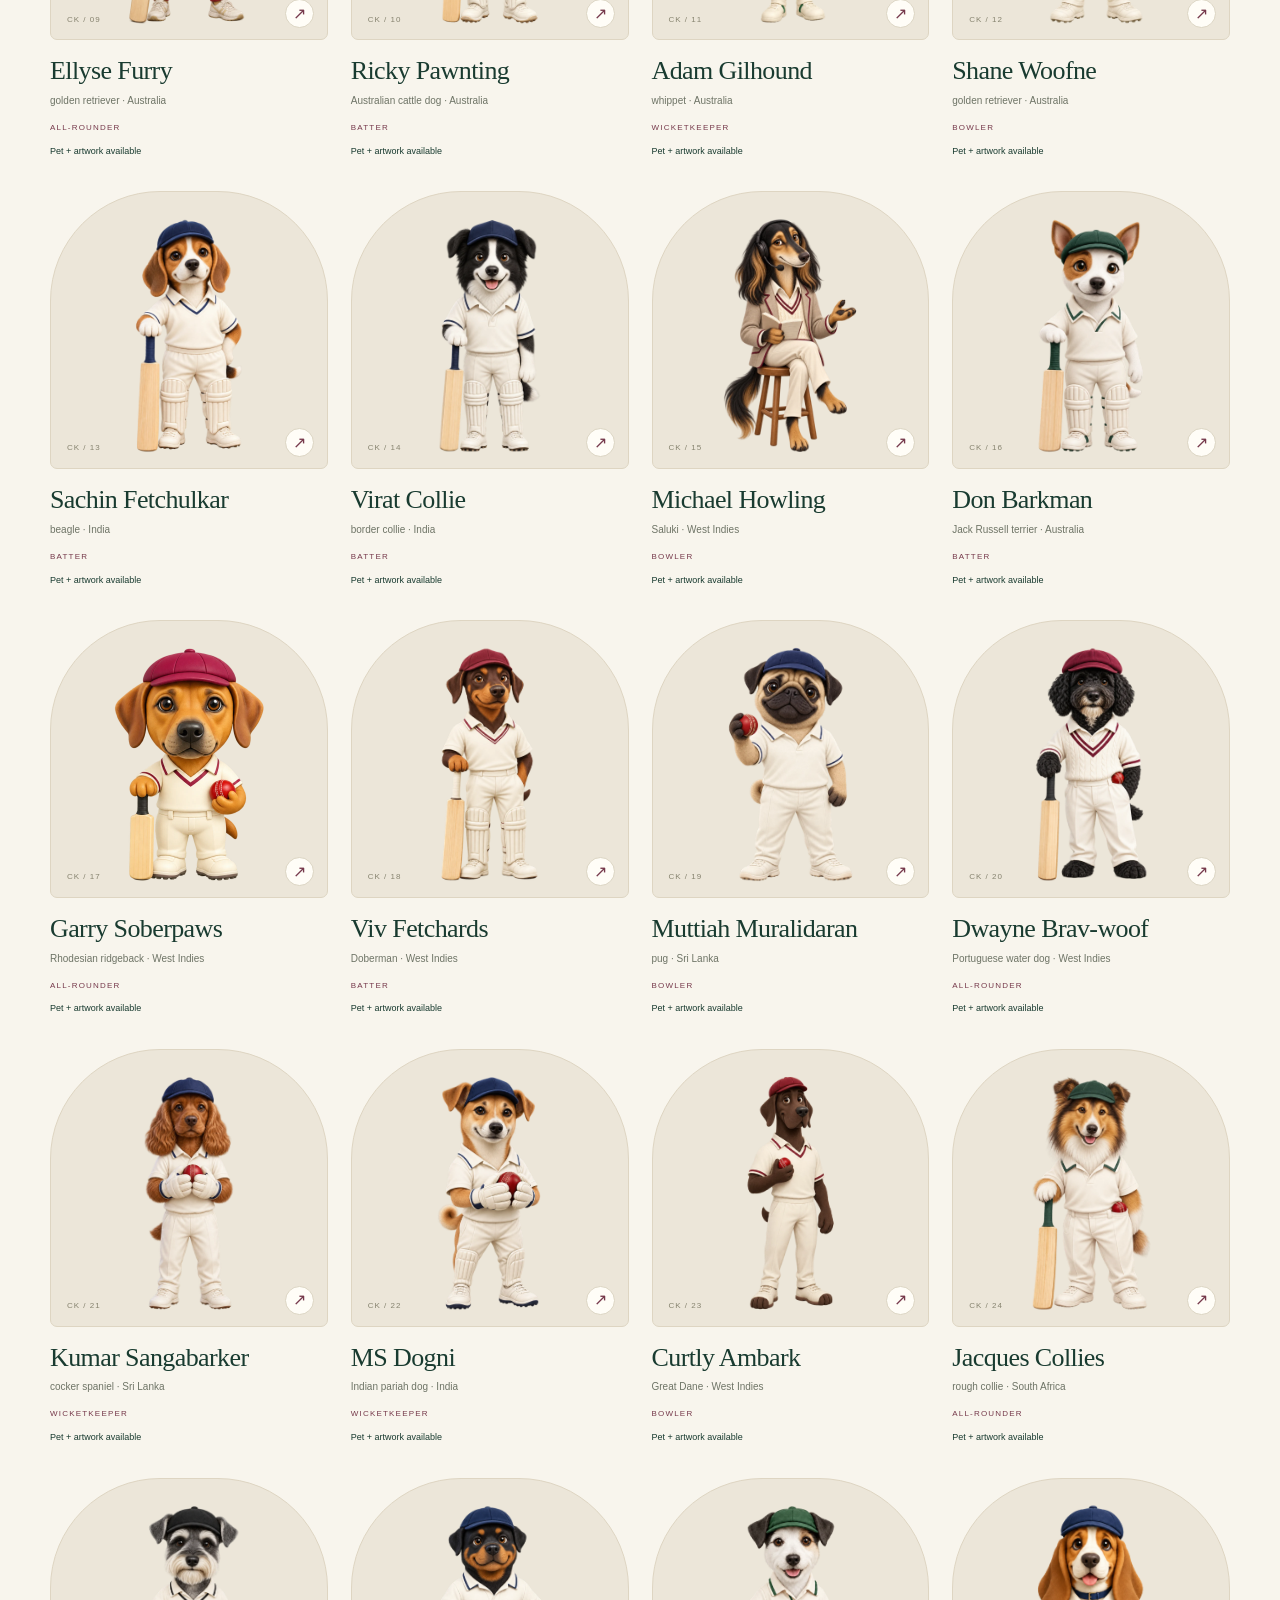
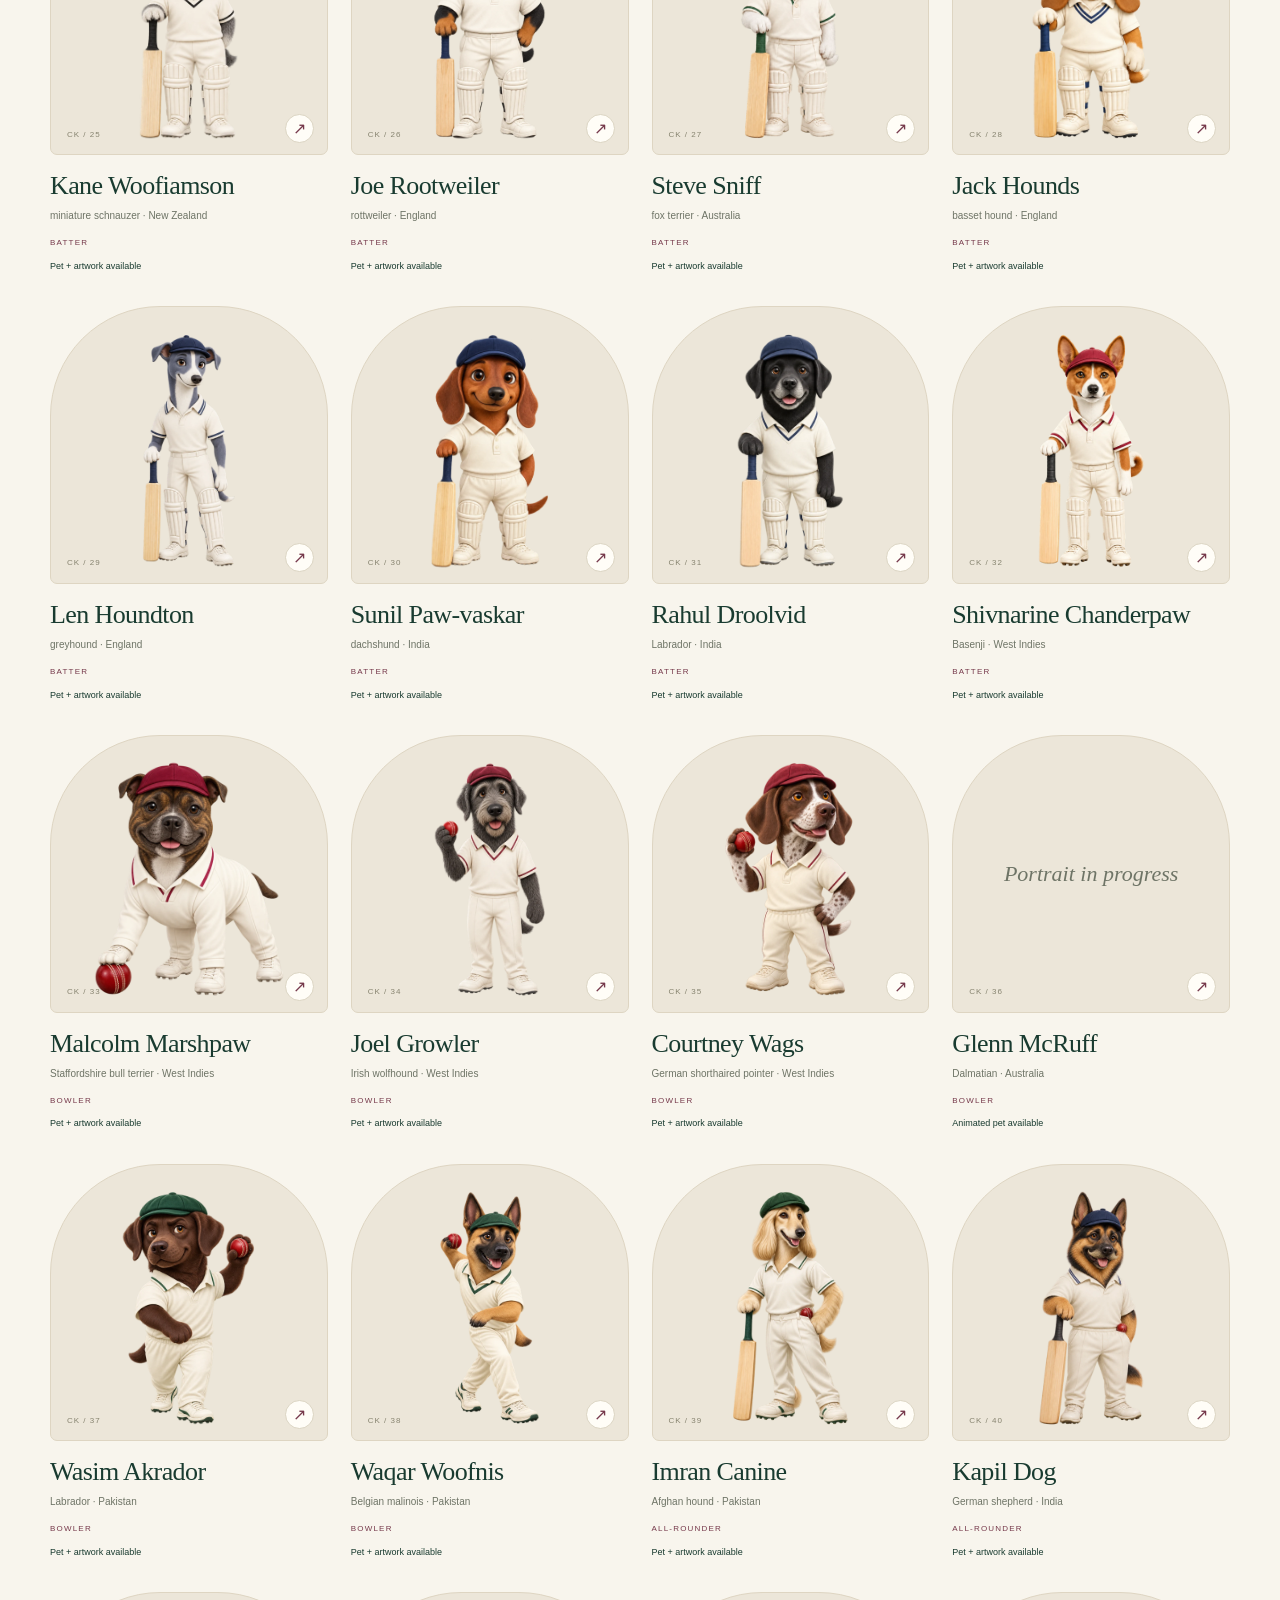
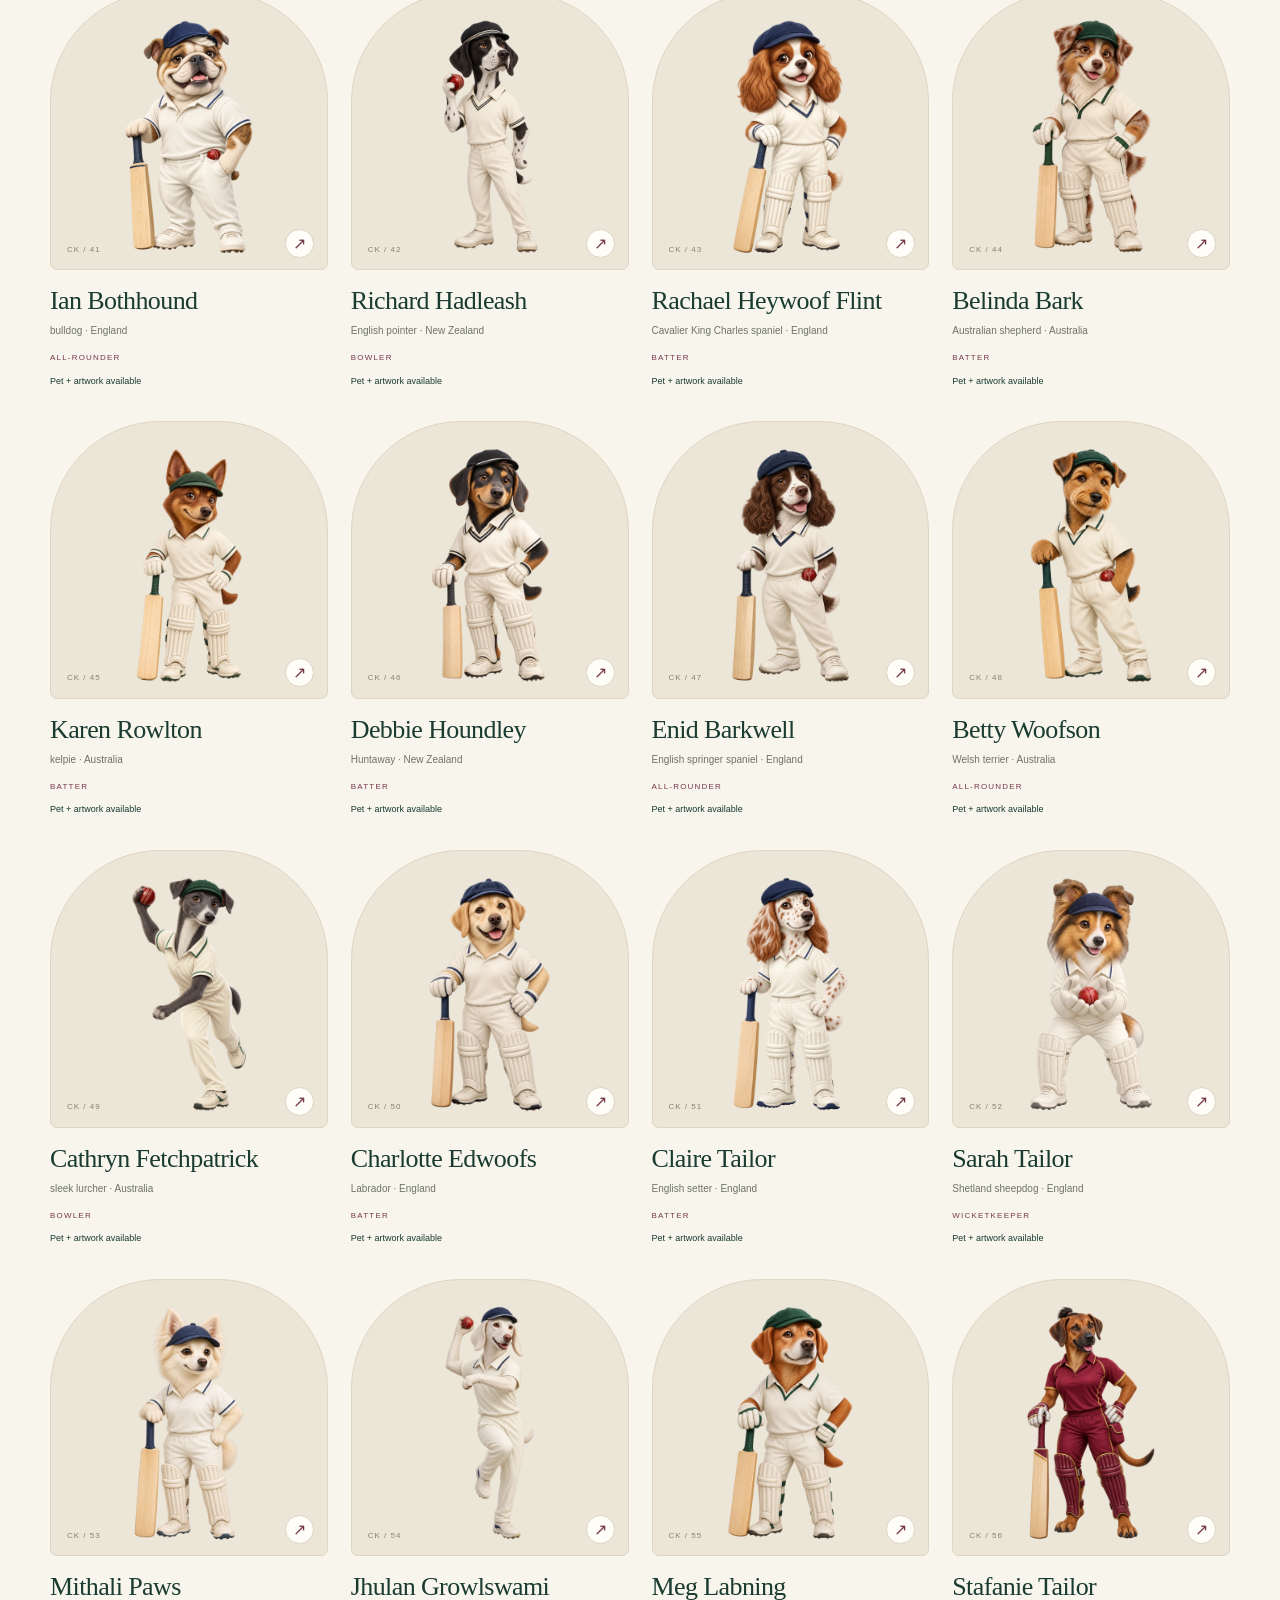
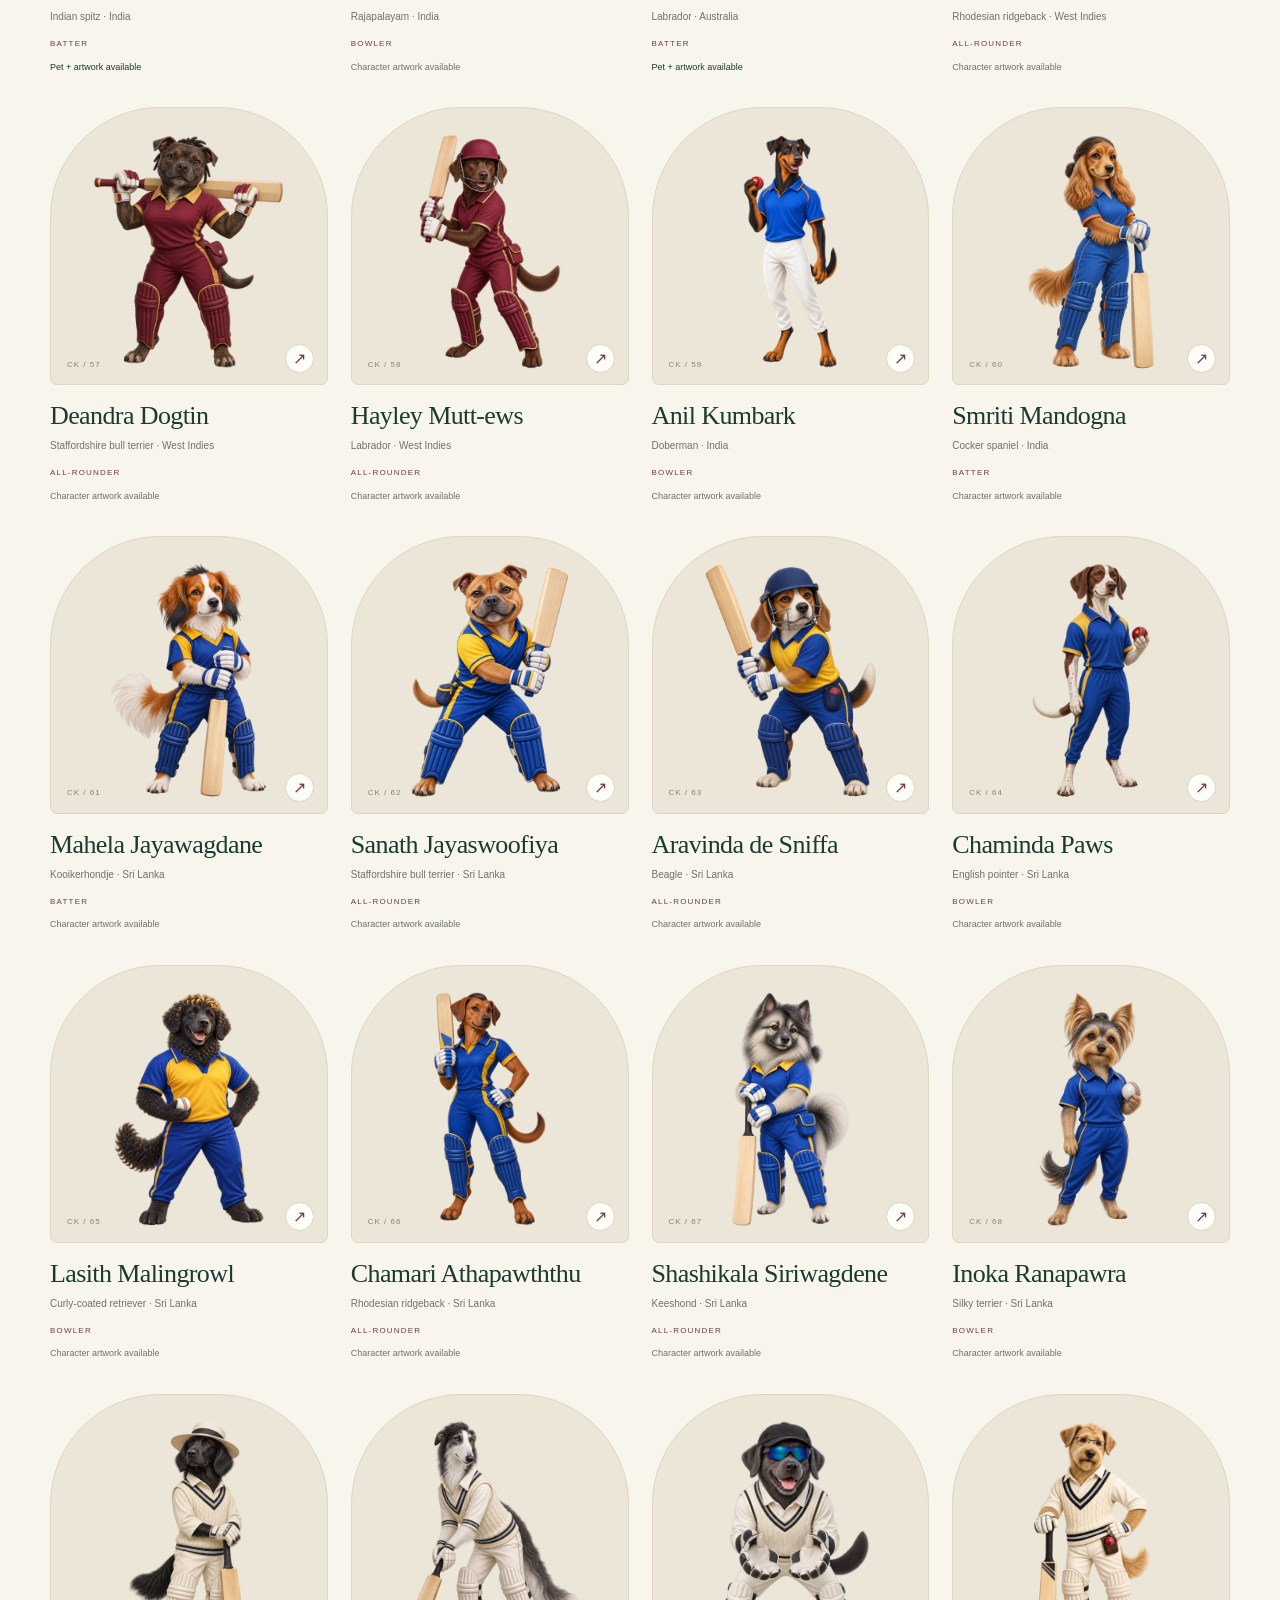
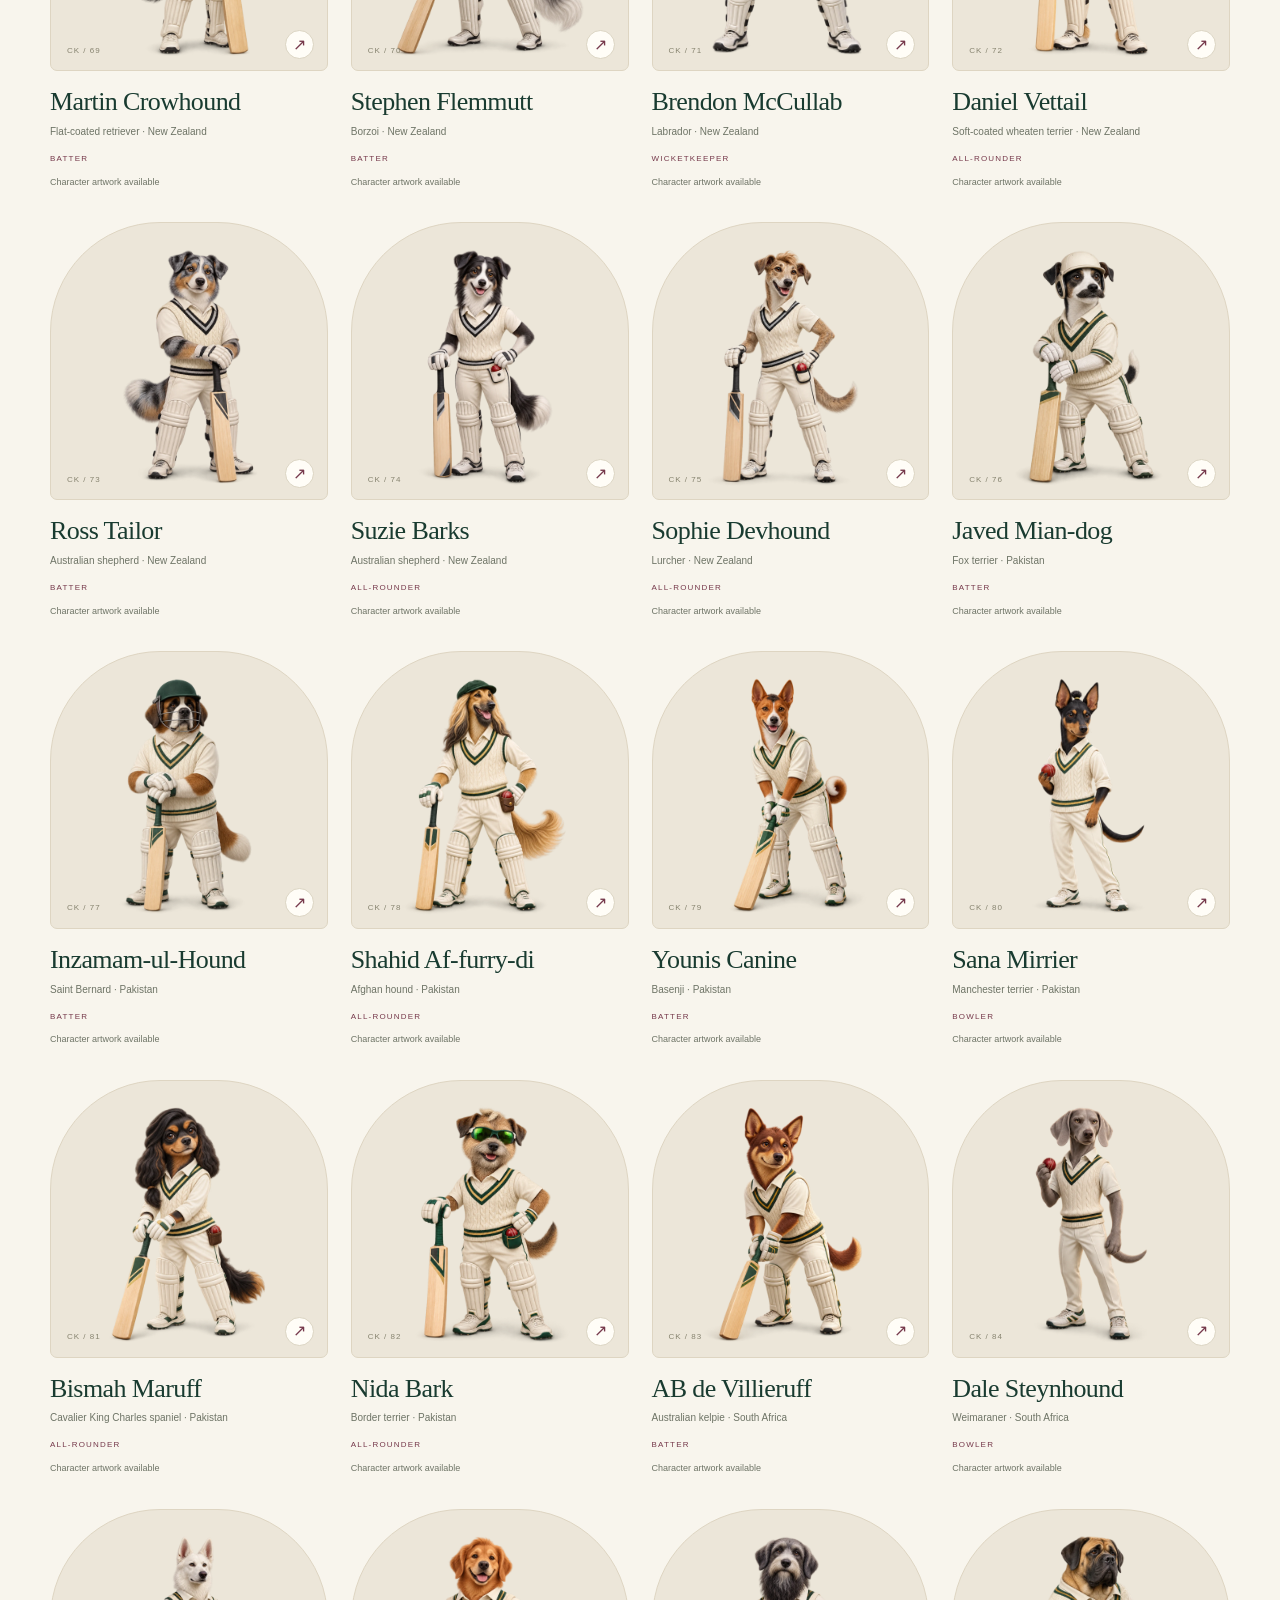
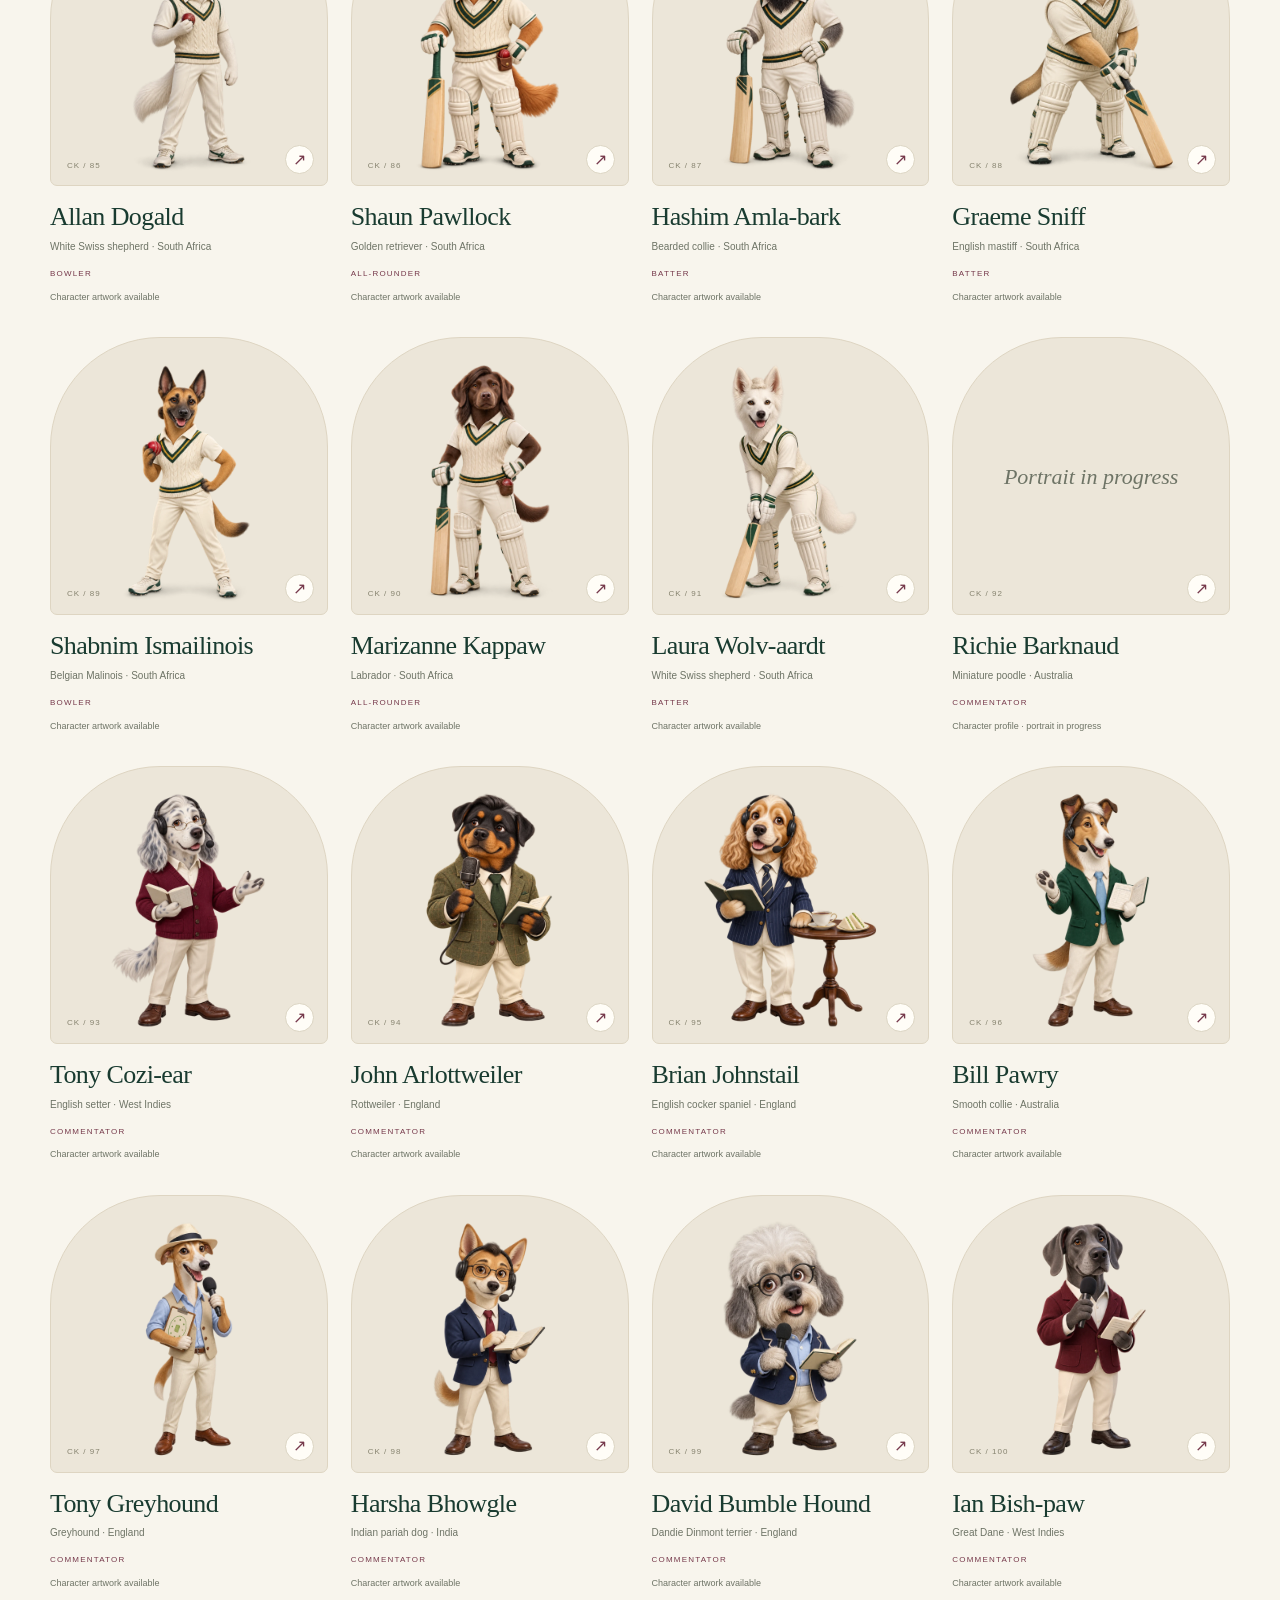
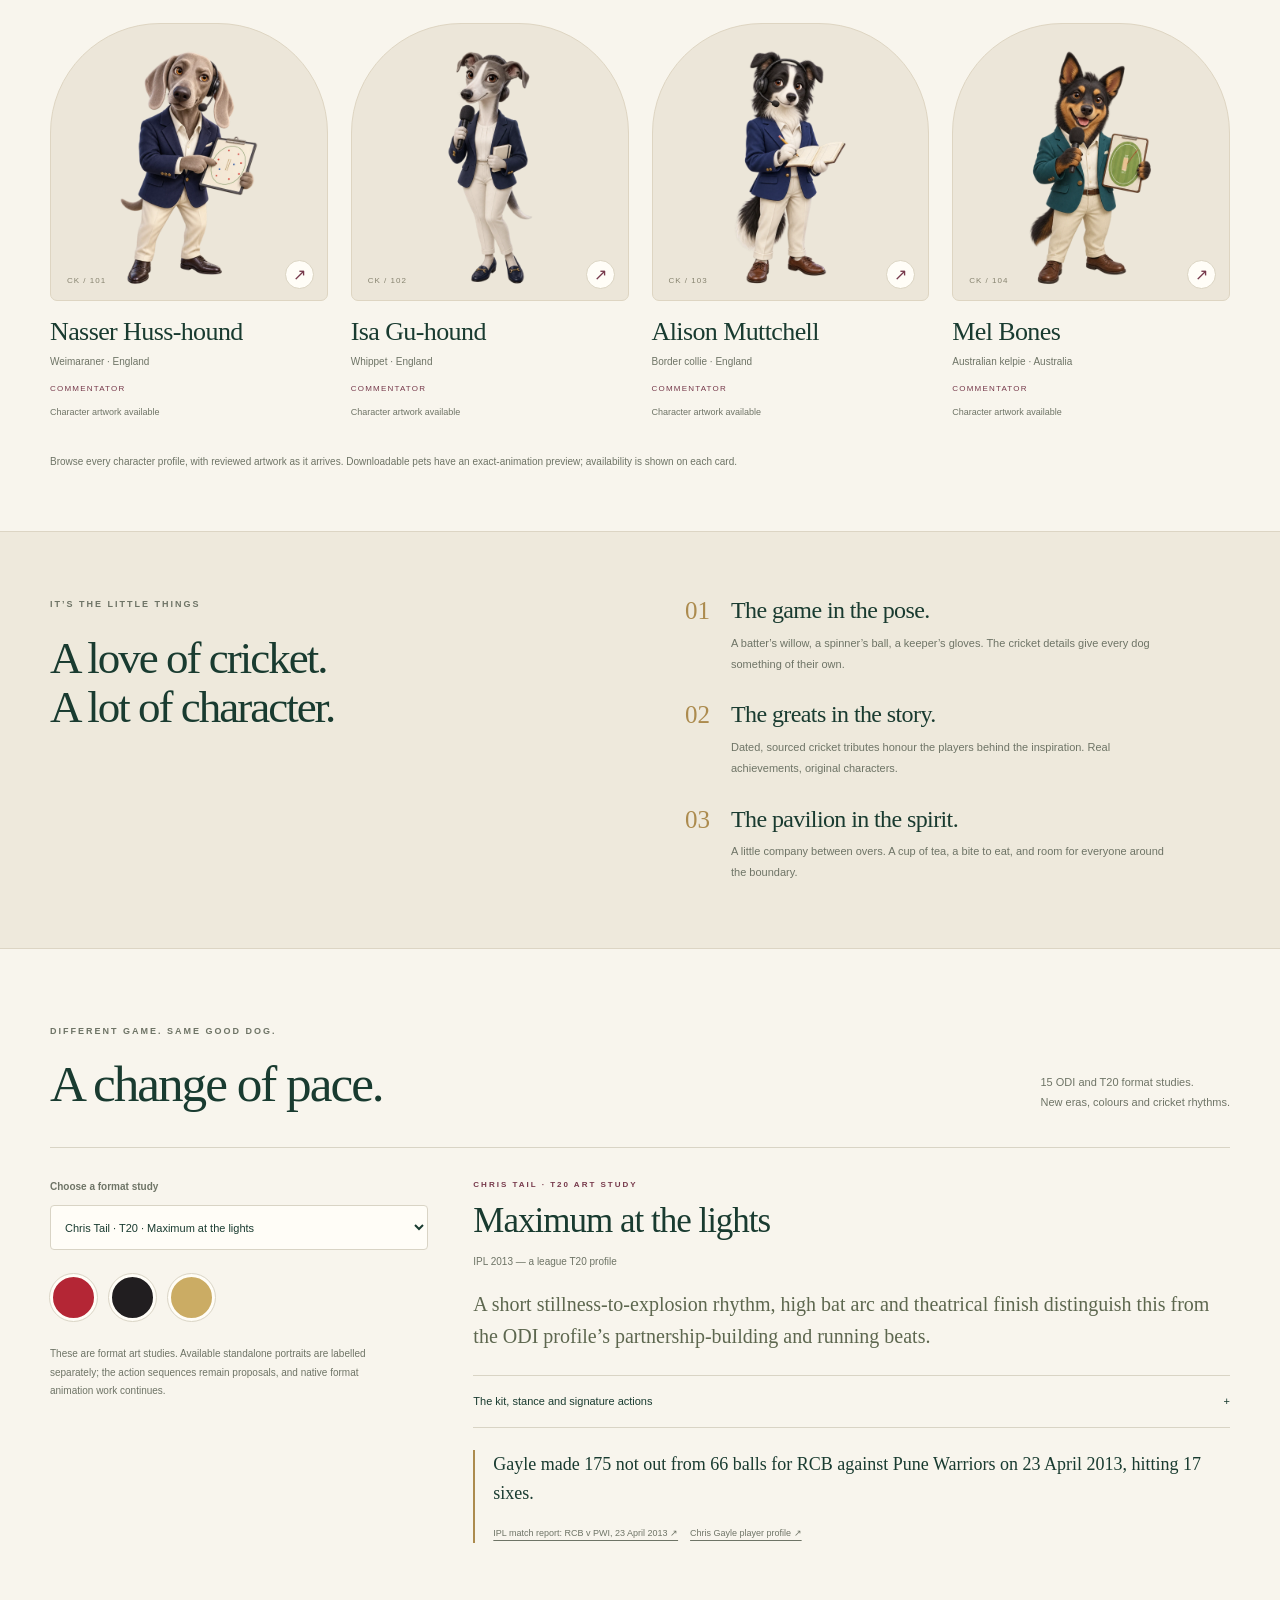
==== commit 63e62e05: "Add Brian T20 pet alongside Test and ODI editions" ====
--- a/index.html
+++ b/index.html
@@ -17,9 +17,9 @@
   <meta name="author" content="Maadhav Kothari">
   <title>Cricket Kennel — AI companions for ChatGPT &amp; Codex</title>
   <link rel="icon" href="favicon.svg" type="image/svg+xml">
-  <link rel="stylesheet" href="styles.css?v=20260920-v1-50-kits-51-ui-4e38c885-skills-5b73dc3f-matchday-4f7d1217">
-  <script src="public-data.js?v=20260920-v1-50-kits-51-ui-4e38c885-skills-5b73dc3f-matchday-4f7d1217" defer></script>
-  <script src="app.js?v=20260920-v1-50-kits-51-ui-4e38c885-skills-5b73dc3f-matchday-4f7d1217" defer></script>
+  <link rel="stylesheet" href="styles.css?v=20260920-v1-50-kits-52-ui-4e38c885-skills-5b73dc3f-matchday-4f7d1217">
+  <script src="public-data.js?v=20260920-v1-50-kits-52-ui-4e38c885-skills-5b73dc3f-matchday-4f7d1217" defer></script>
+  <script src="app.js?v=20260920-v1-50-kits-52-ui-4e38c885-skills-5b73dc3f-matchday-4f7d1217" defer></script>
 </head>
 <body id="top">
   <a class="skip" href="#team">Meet the team</a>
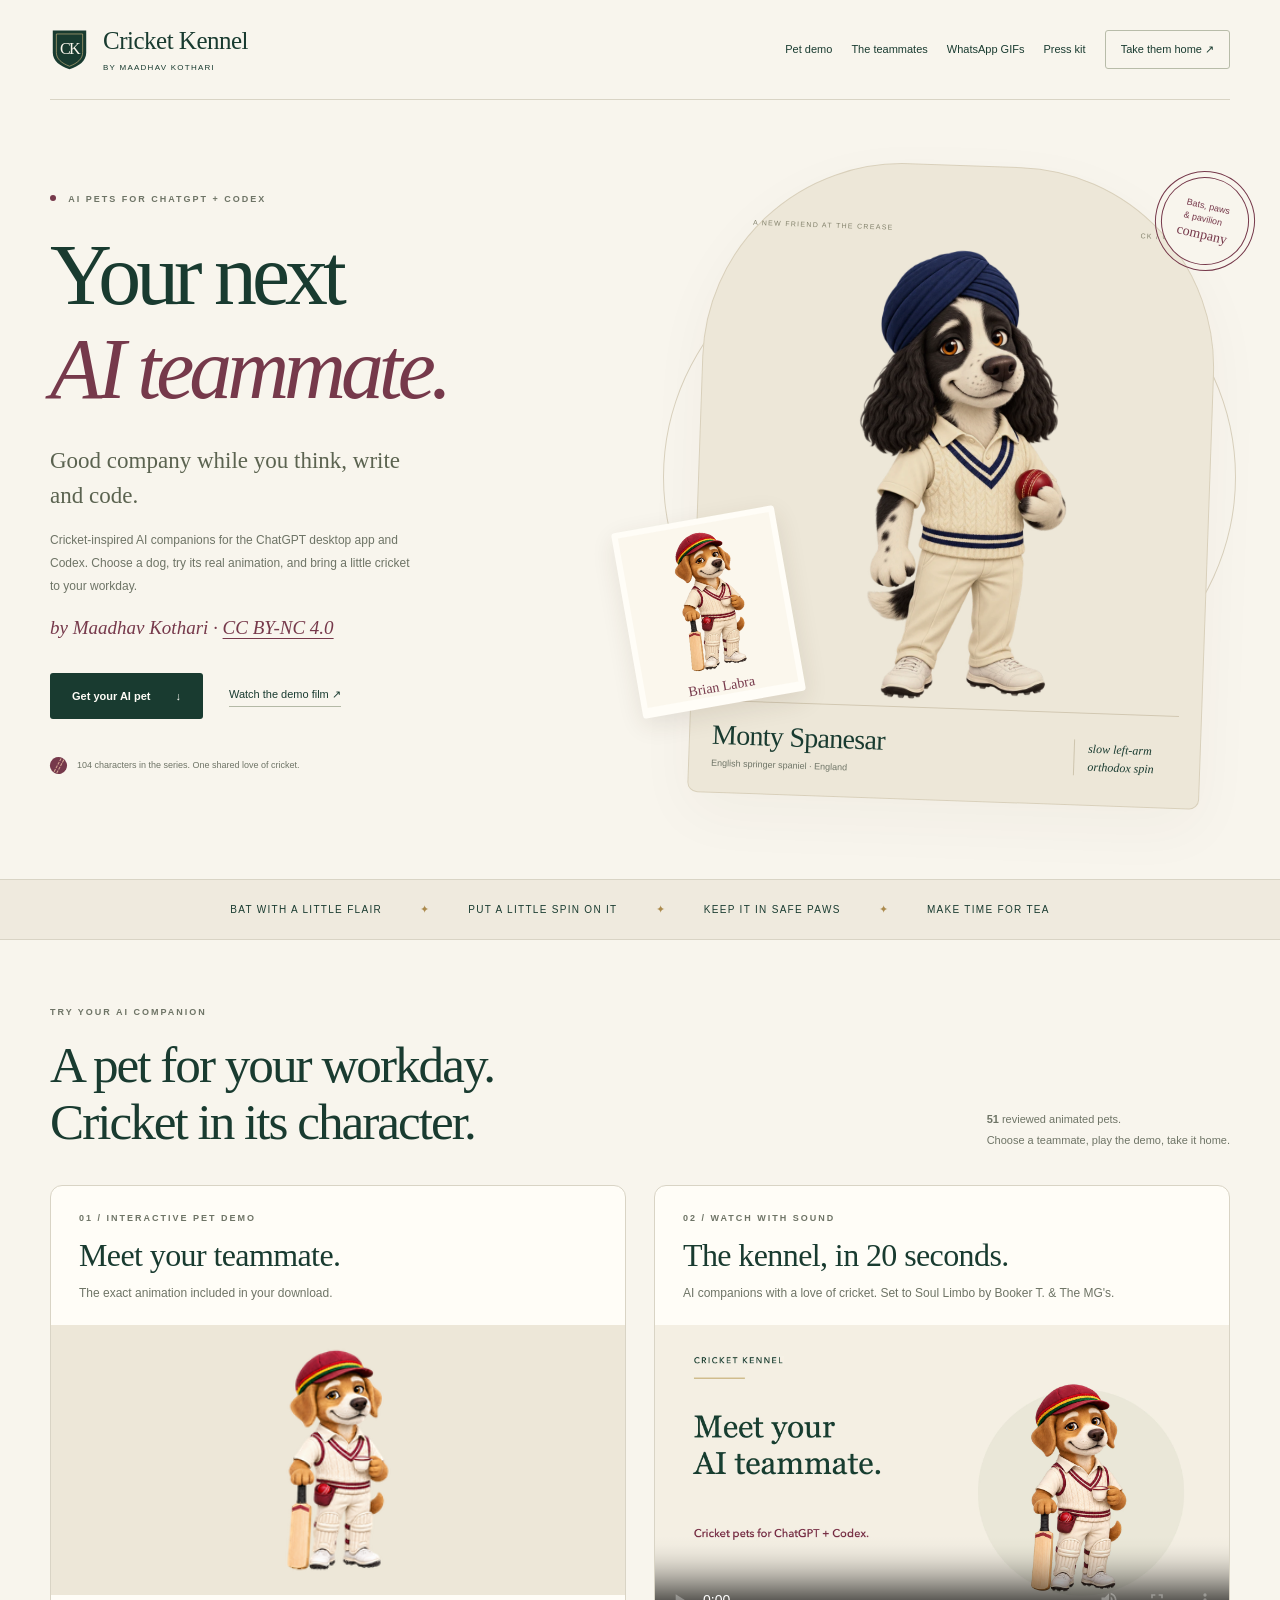
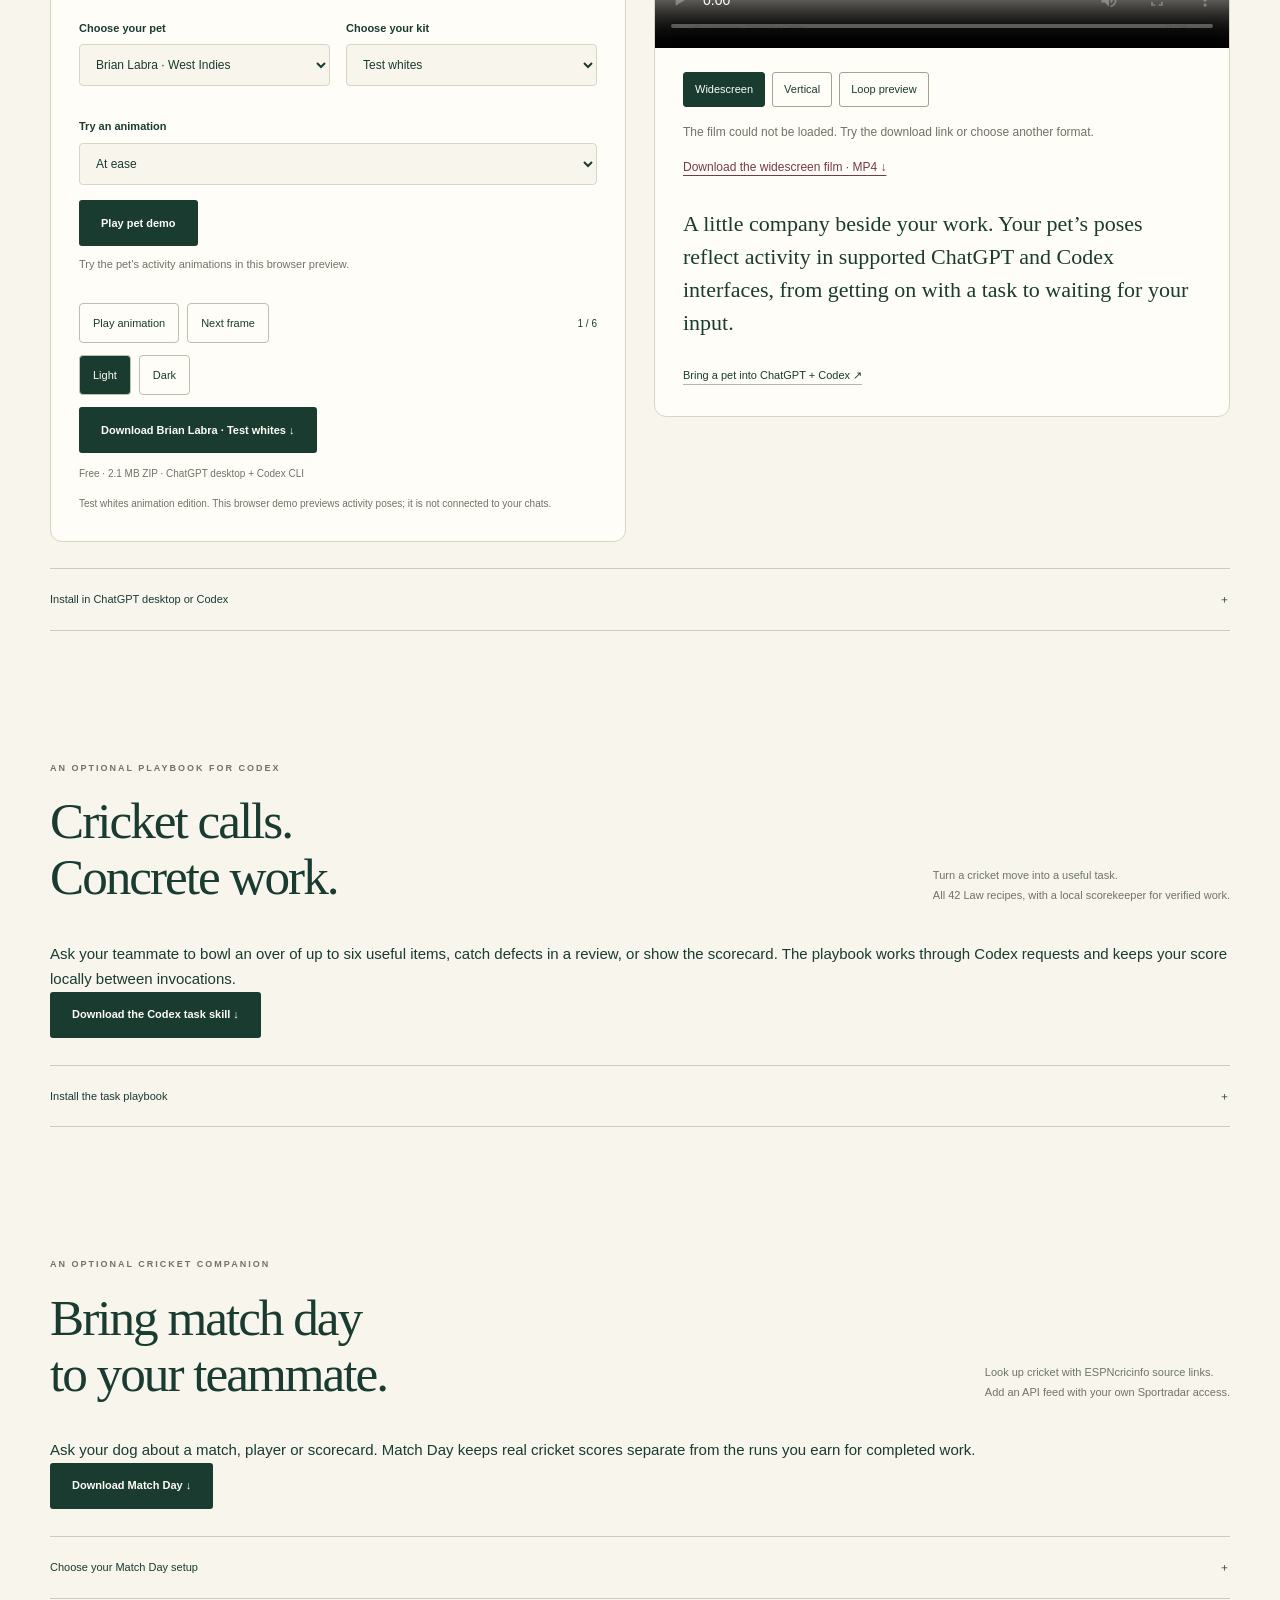
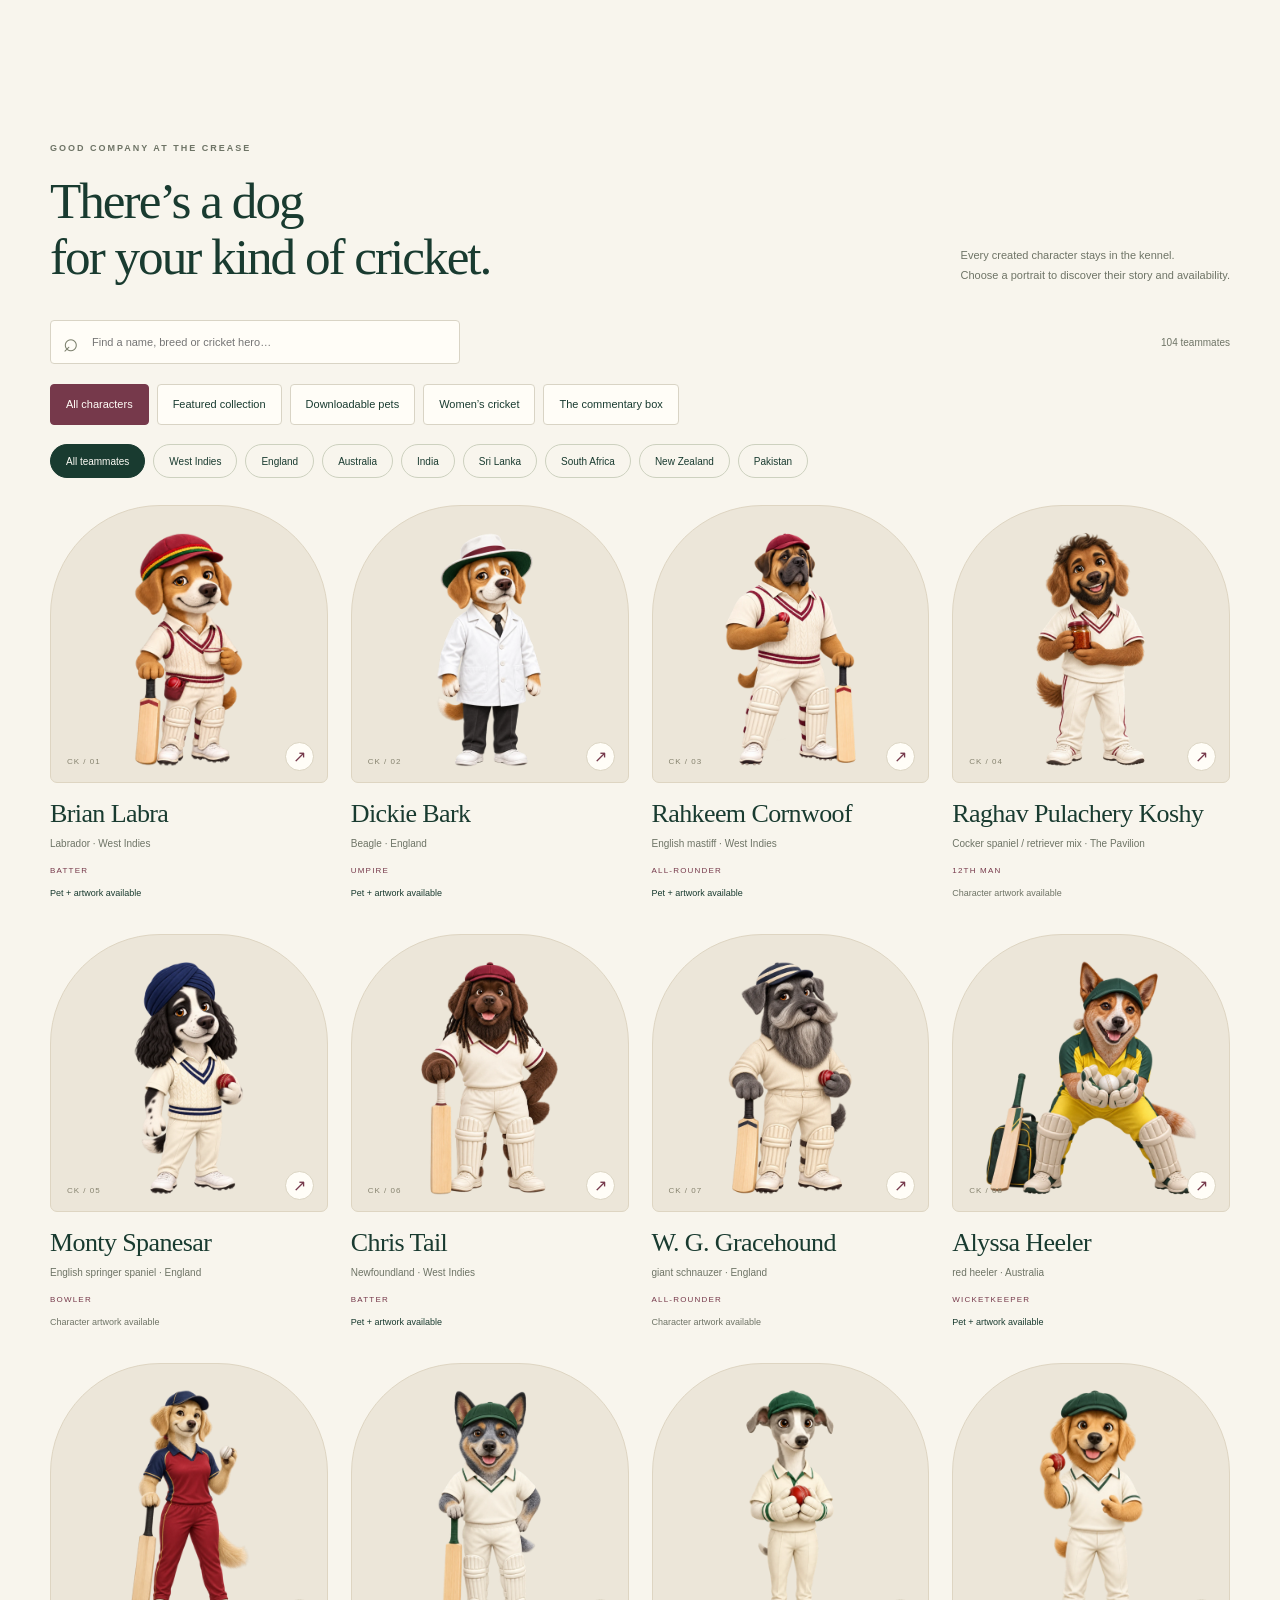
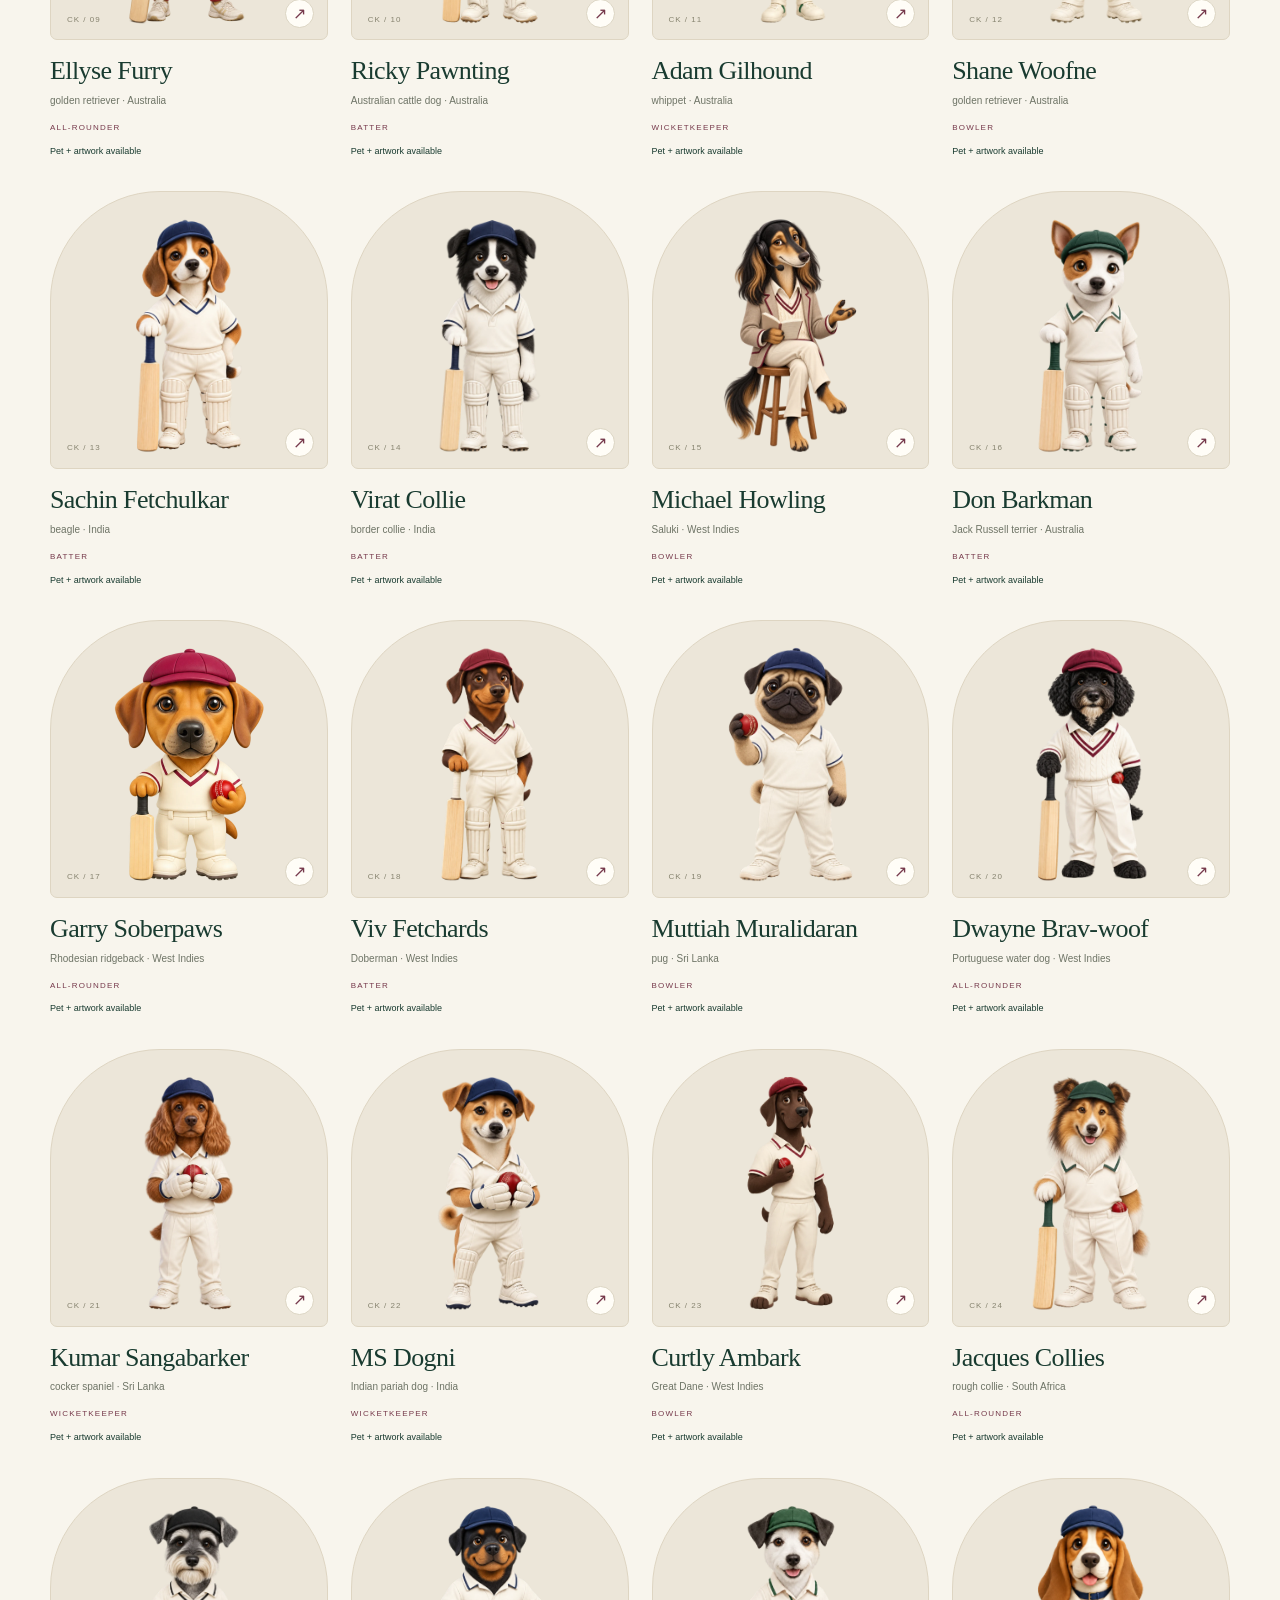
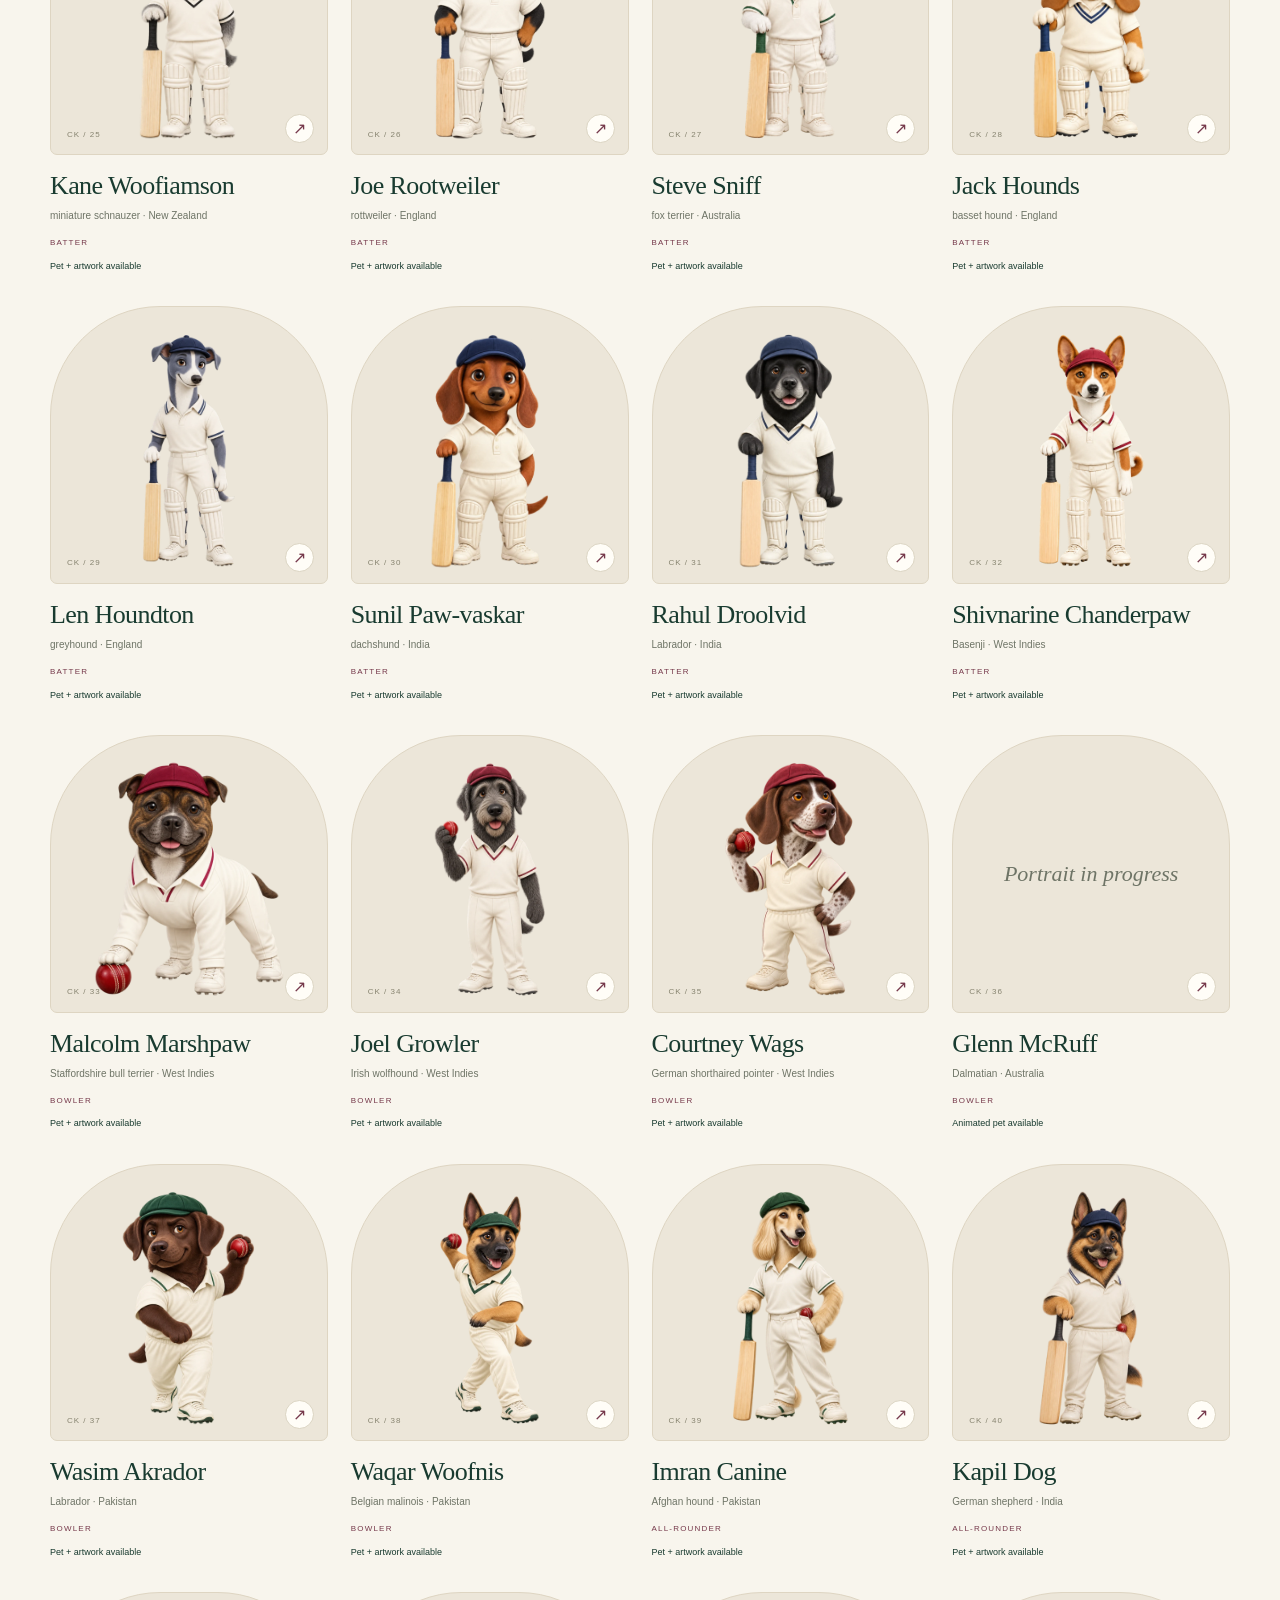
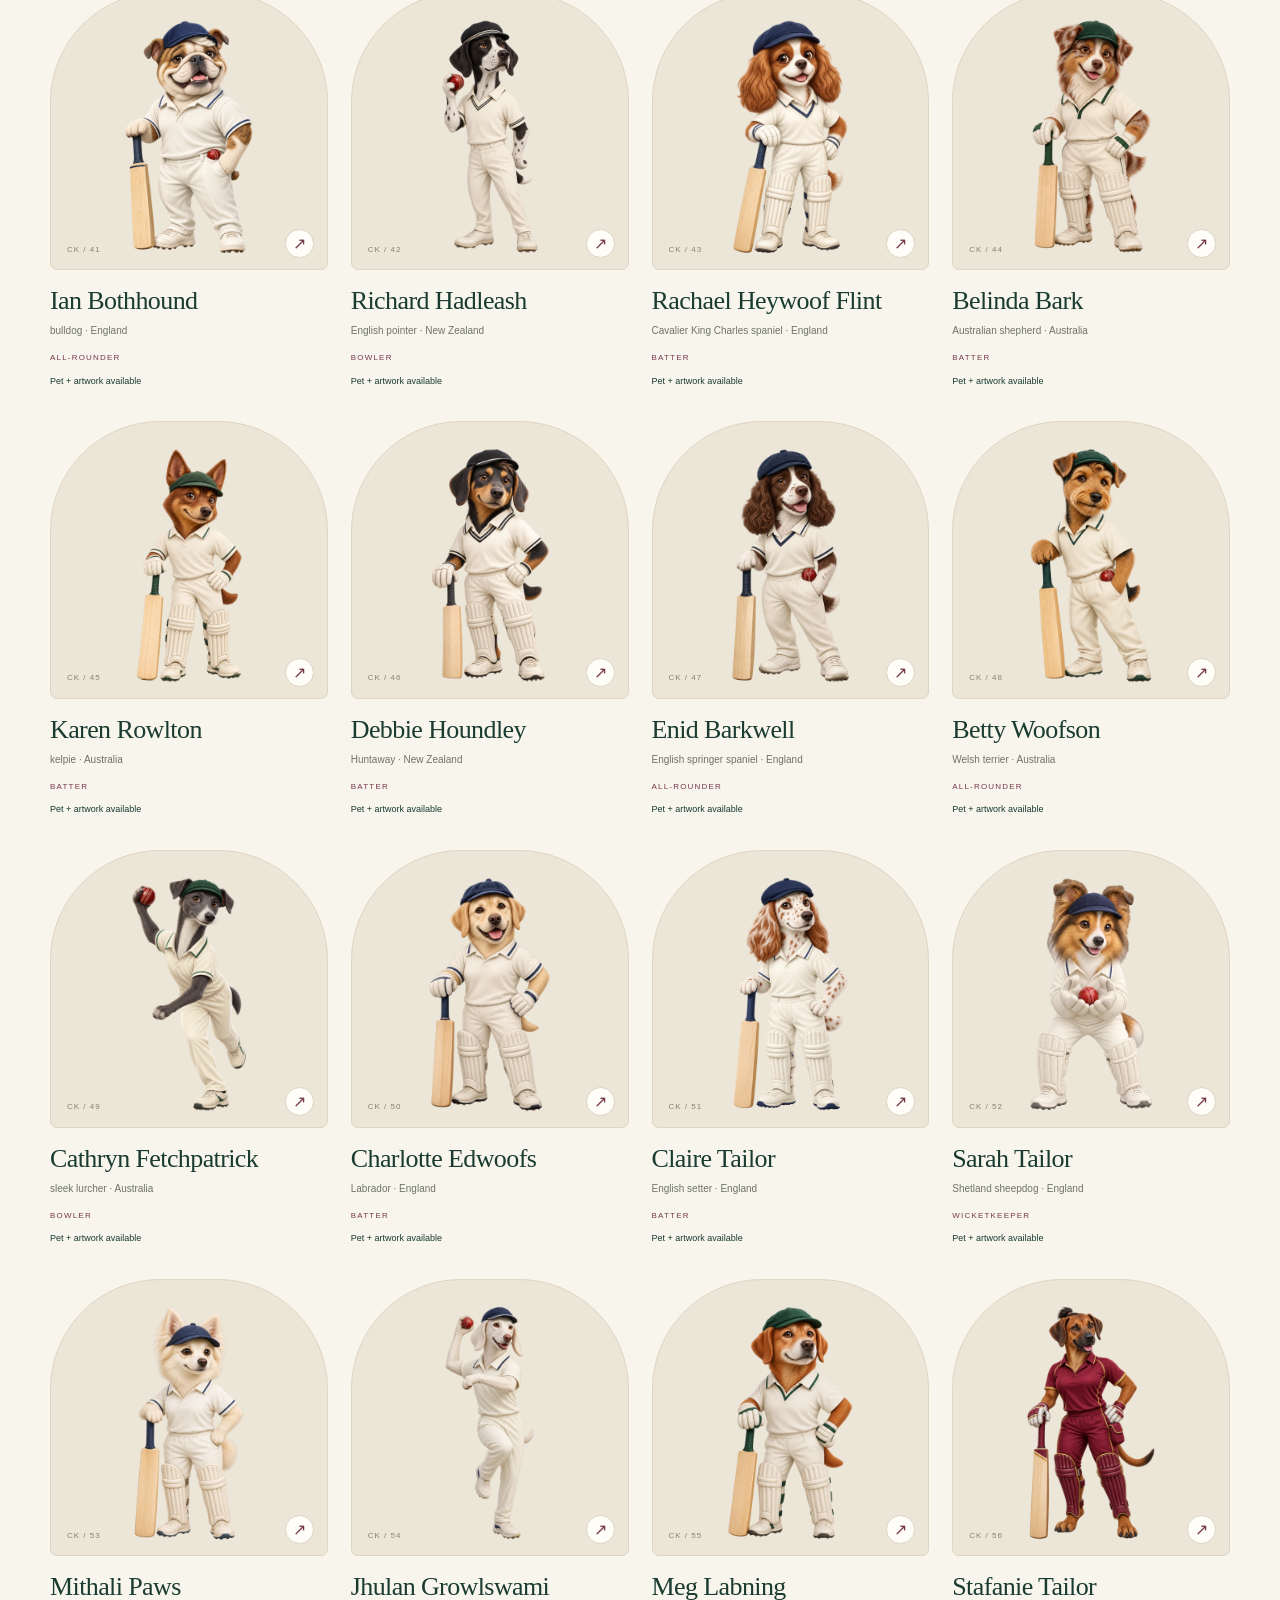
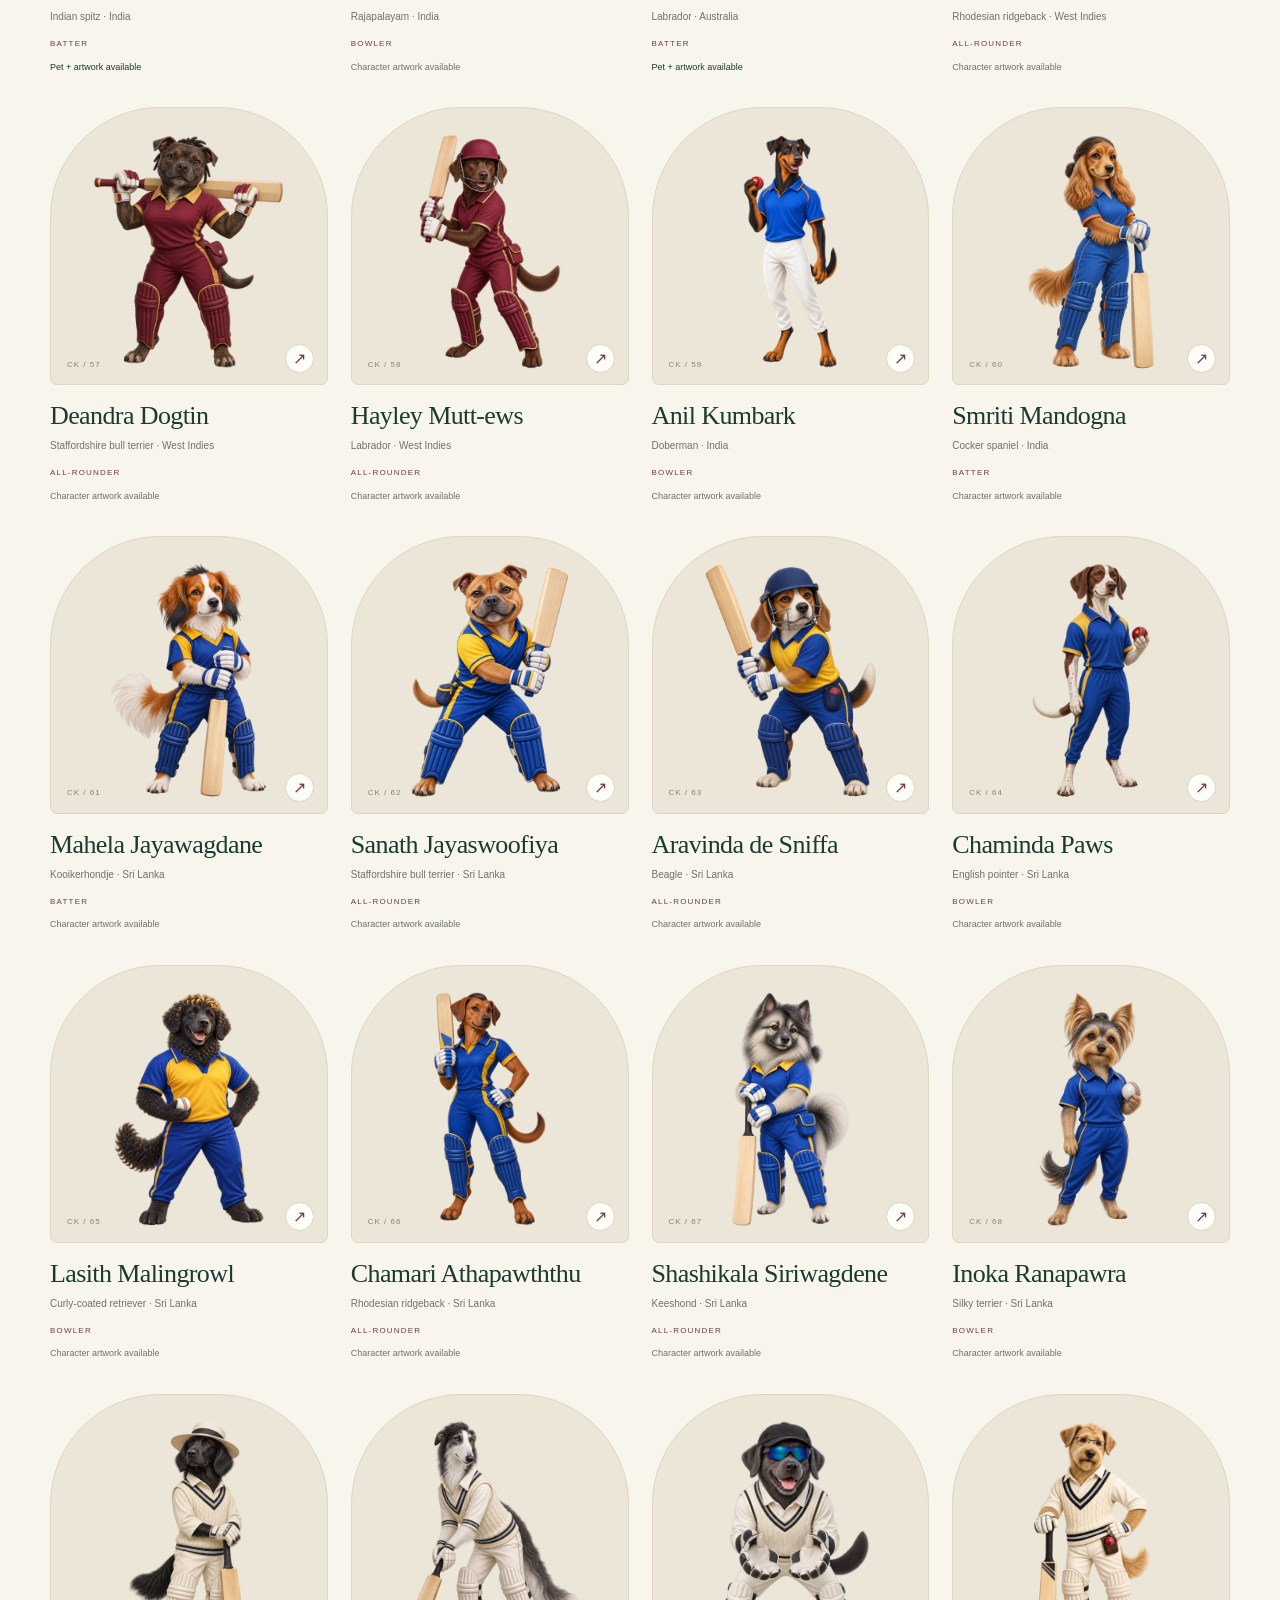
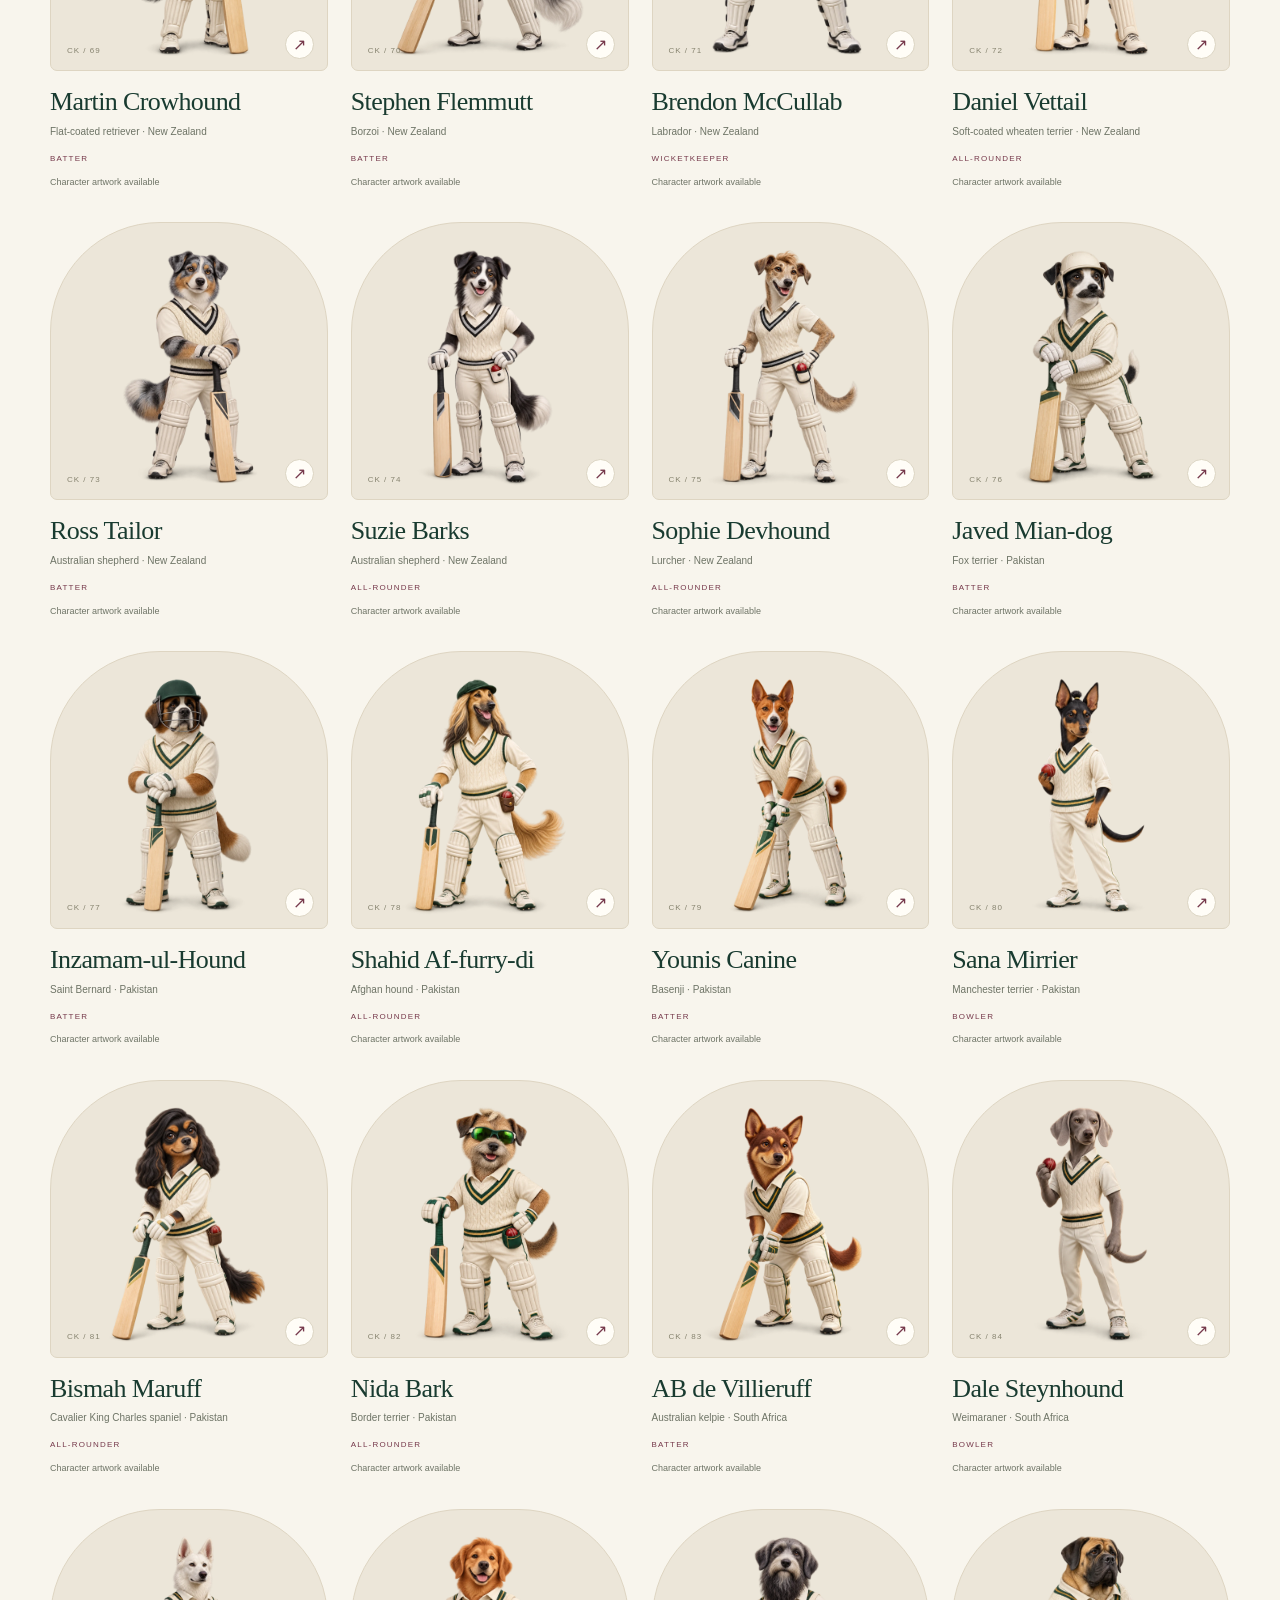
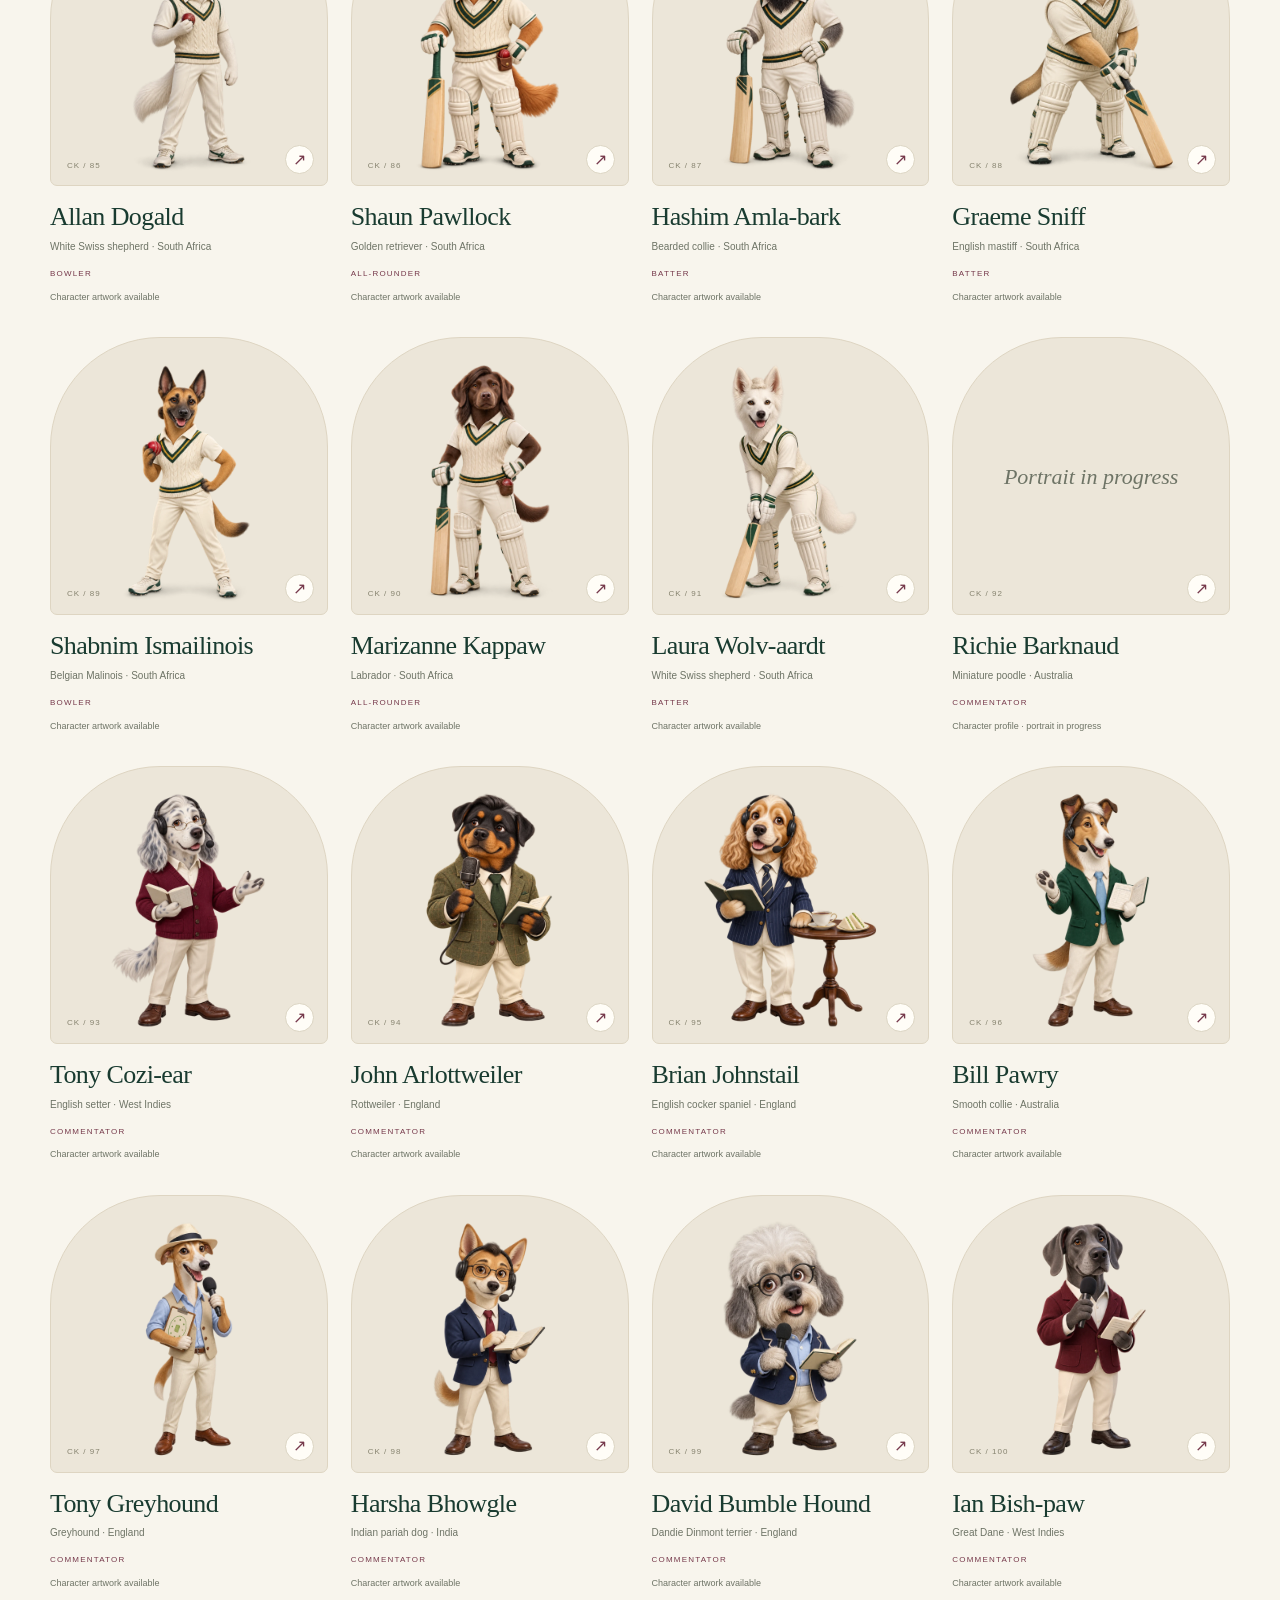
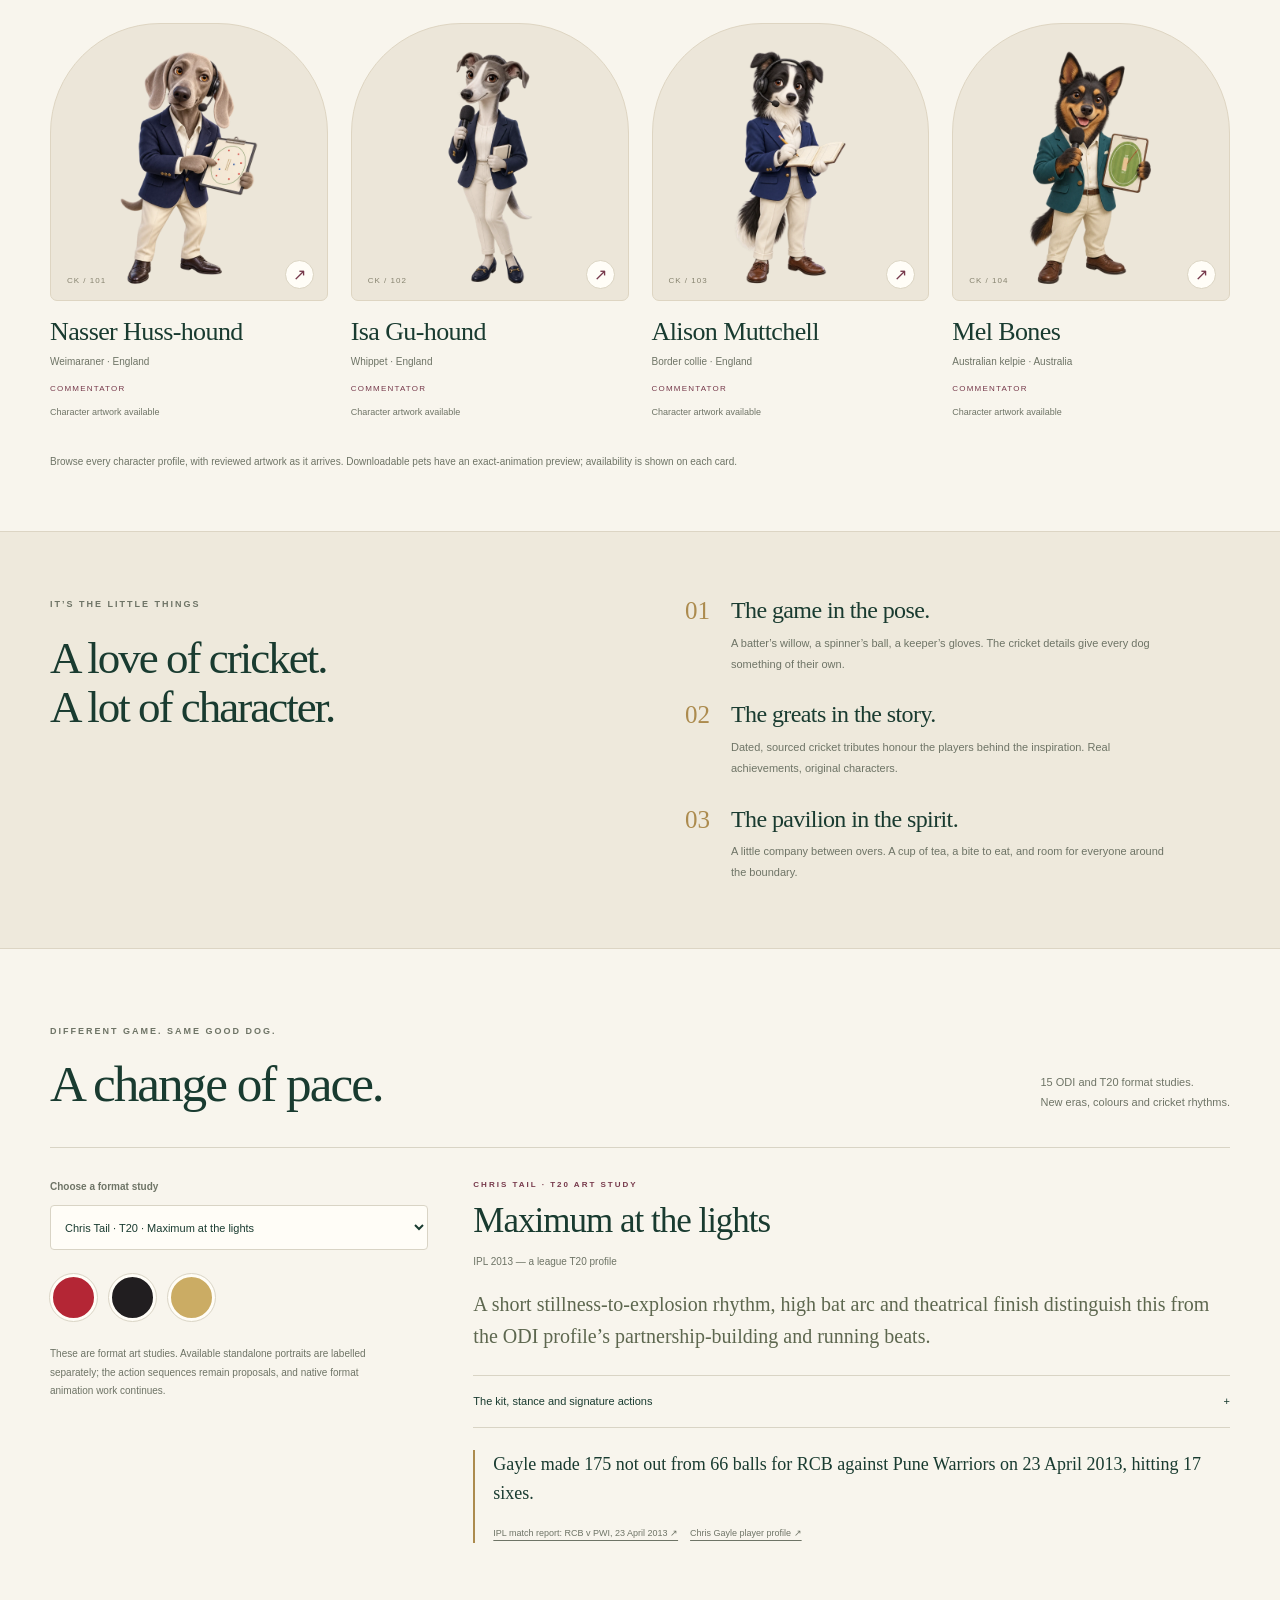
==== commit 4a7777a7: "Add Rahkeem Cornwoof native pet and fix mobile text spacing" ====
--- a/index.html
+++ b/index.html
@@ -17,9 +17,9 @@
   <meta name="author" content="Maadhav Kothari">
   <title>Cricket Kennel — AI companions for ChatGPT &amp; Codex</title>
   <link rel="icon" href="favicon.svg" type="image/svg+xml">
-  <link rel="stylesheet" href="styles.css?v=20260920-v1-50-kits-52-ui-4e38c885-skills-5b73dc3f-matchday-4f7d1217">
-  <script src="public-data.js?v=20260920-v1-50-kits-52-ui-4e38c885-skills-5b73dc3f-matchday-4f7d1217" defer></script>
-  <script src="app.js?v=20260920-v1-50-kits-52-ui-4e38c885-skills-5b73dc3f-matchday-4f7d1217" defer></script>
+  <link rel="stylesheet" href="styles.css?v=20260921-v1-51-kits-53-ui-4e38c885-skills-5b73dc3f-matchday-4f7d1217">
+  <script src="public-data.js?v=20260921-v1-51-kits-53-ui-4e38c885-skills-5b73dc3f-matchday-4f7d1217" defer></script>
+  <script src="app.js?v=20260921-v1-51-kits-53-ui-4e38c885-skills-5b73dc3f-matchday-4f7d1217" defer></script>
 </head>
 <body id="top">
   <a class="skip" href="#team">Meet the team</a>
@@ -29,7 +29,7 @@
     <div class="boundary-strip" aria-hidden="true"><span>Bat with a little flair</span><i>✦</i><span>Put a little spin on it</span><i>✦</i><span>Keep it in safe paws</span><i>✦</i><span>Make time for tea</span></div>
 
     <section class="pet-store wrap" id="pet-store" aria-labelledby="pet-store-title">
-      <div class="section-heading"><div><p class="eyebrow">Try your AI companion</p><h2 id="pet-store-title">A pet for your workday.<br>Cricket in its character.</h2></div><p><strong id="native-count"></strong> reviewed animated pets.<br>Choose a teammate, play the demo, take it home.</p></div>
+      <div class="section-heading"><div><p class="eyebrow">Try your AI companion</p><h2 id="pet-store-title">A pet for your workday.<br>Cricket in its character.</h2></div><p><strong id="native-count"></strong> reviewed animated pets.<br> Choose a teammate, play the demo, take it home.</p></div>
       <div class="demo-and-film">
         <article class="pet-demo-panel" aria-labelledby="pet-demo-title">
           <div class="demo-panel-heading"><p class="eyebrow">01 / Interactive pet demo</p><h3 id="pet-demo-title">Meet your teammate.</h3><p>The exact animation included in your download.</p></div>
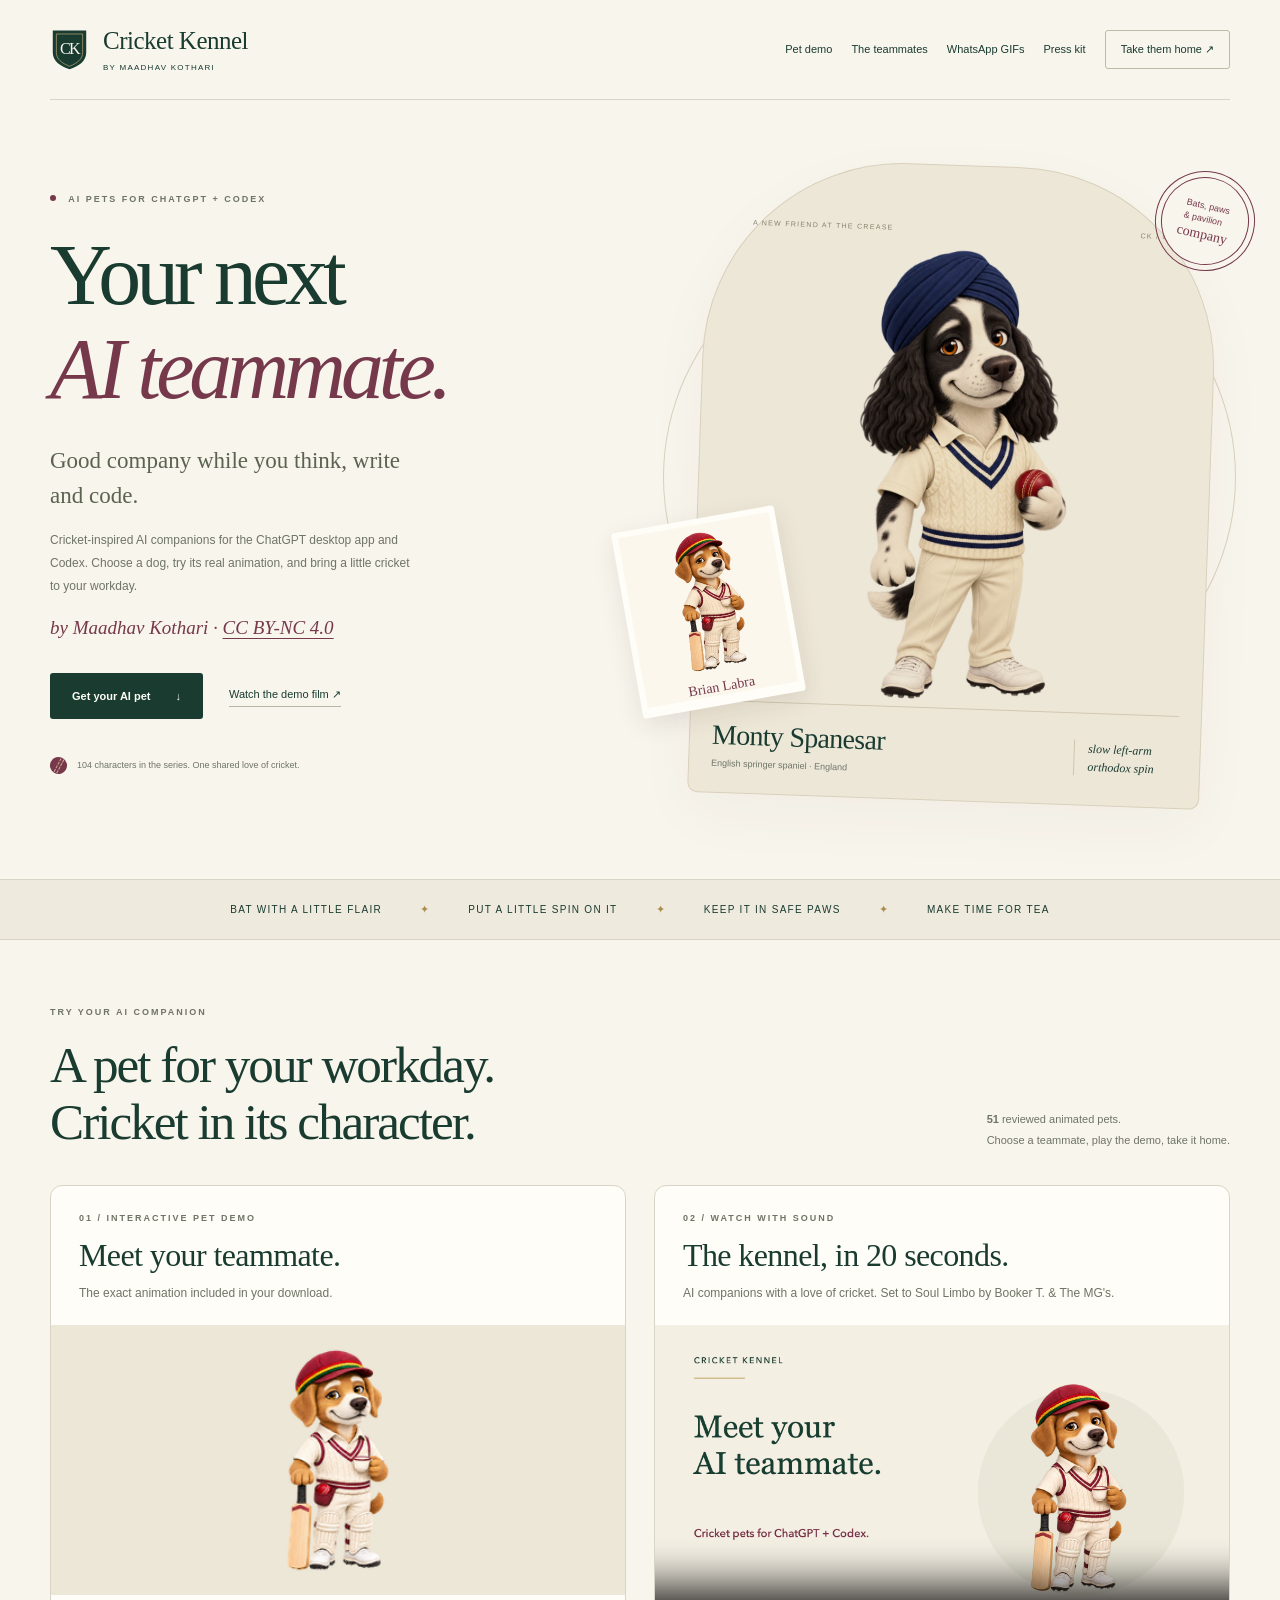
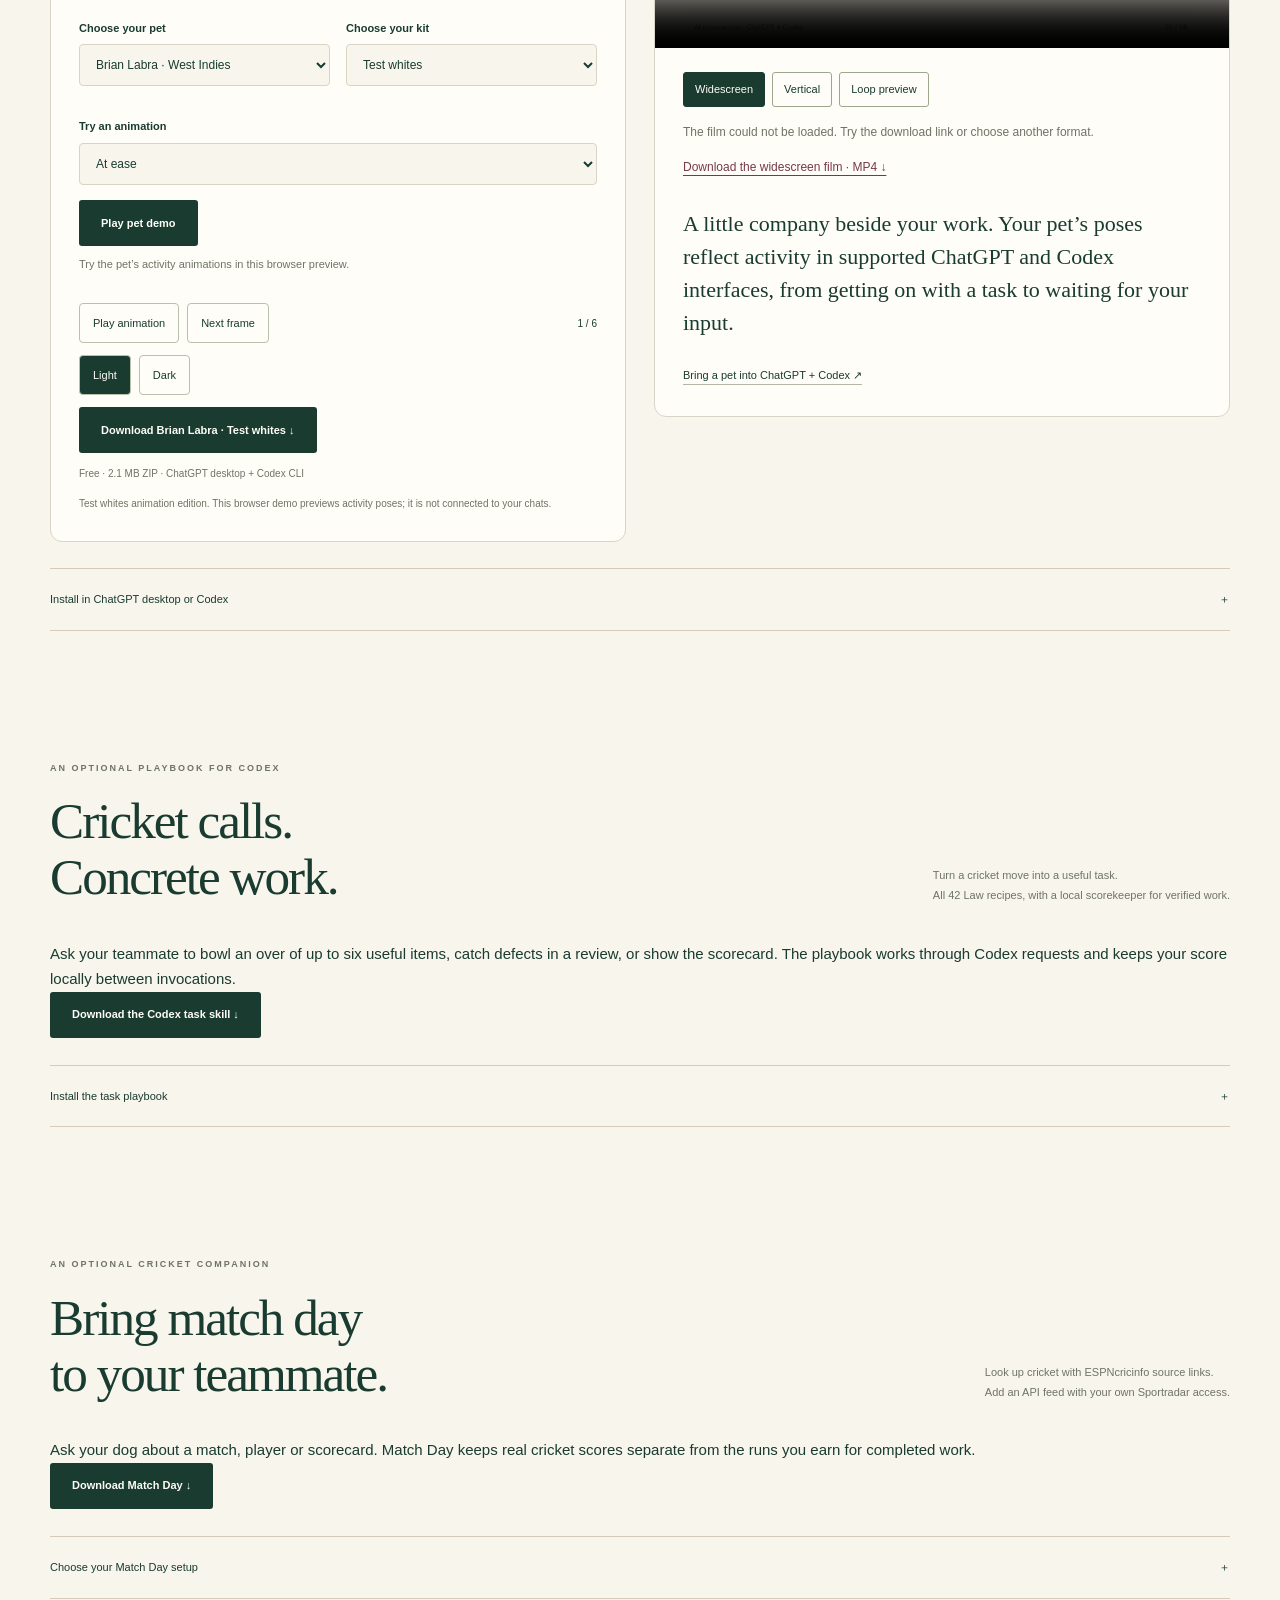
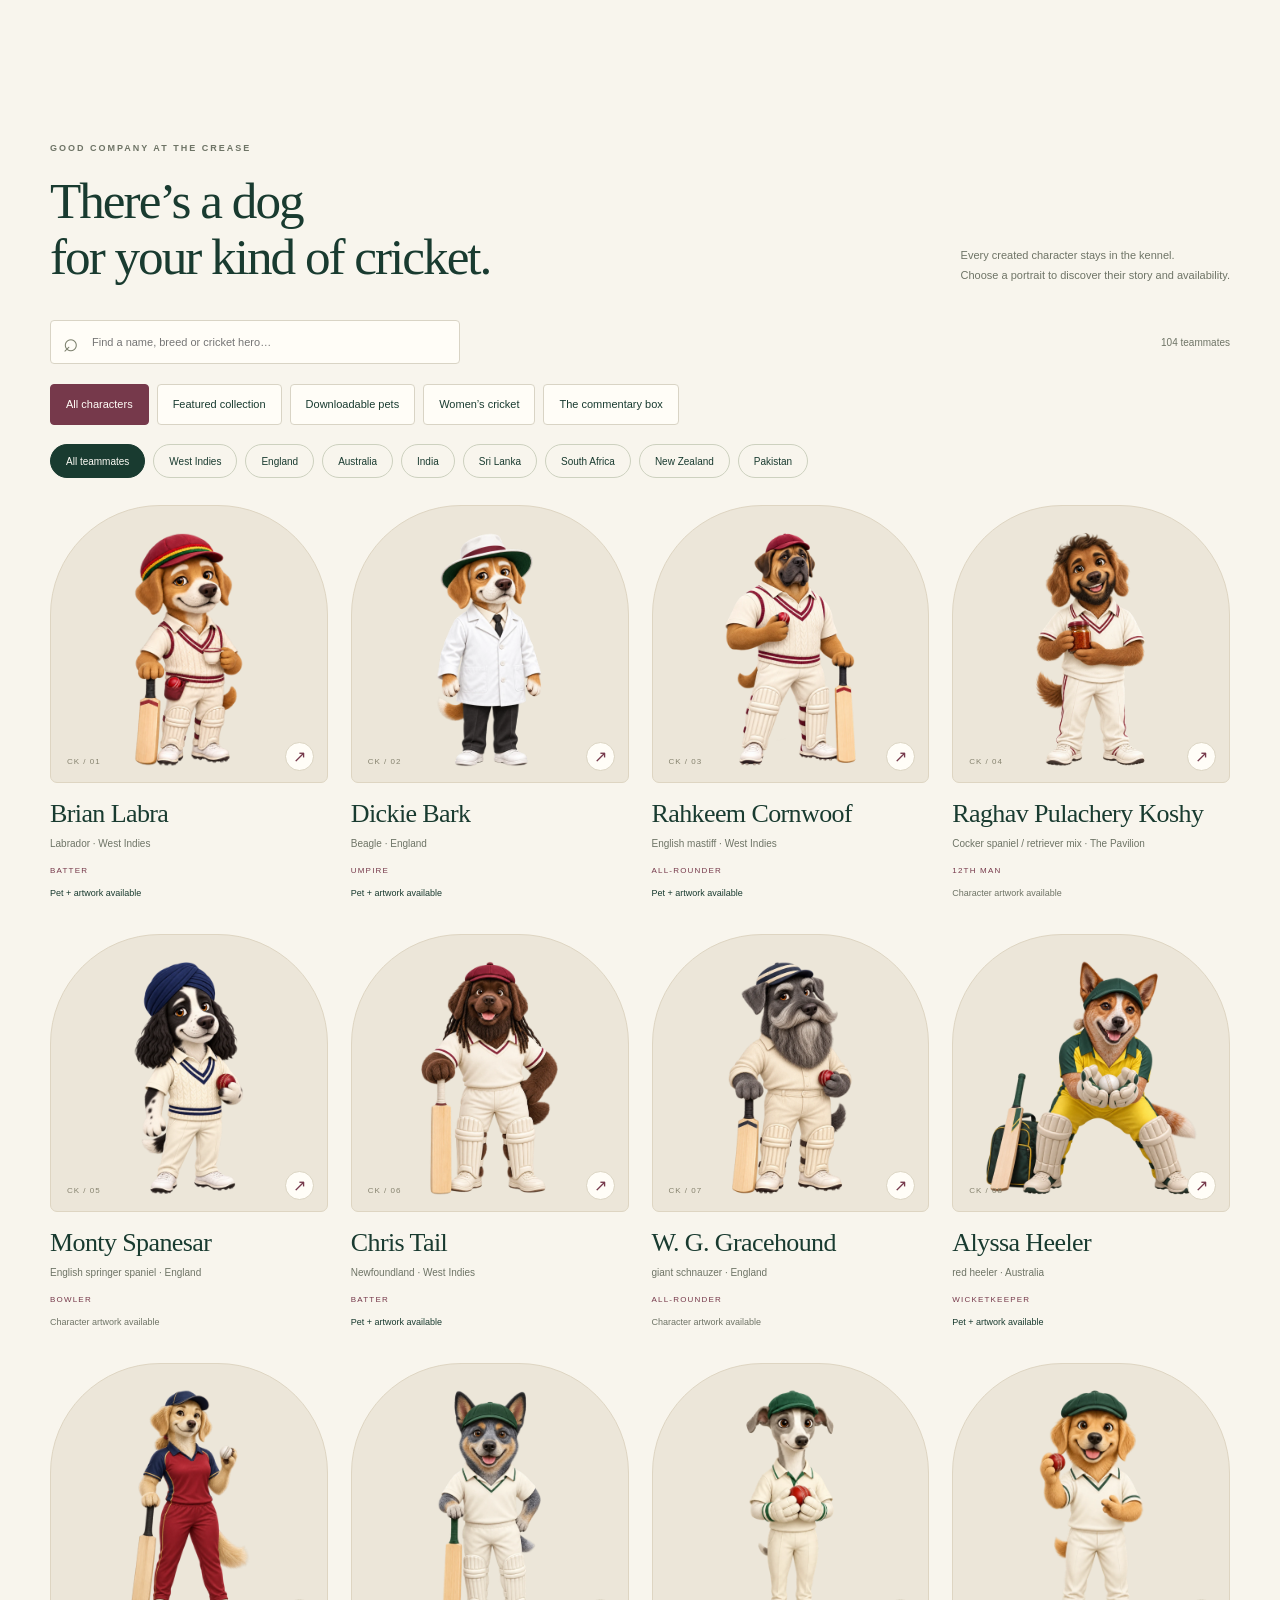
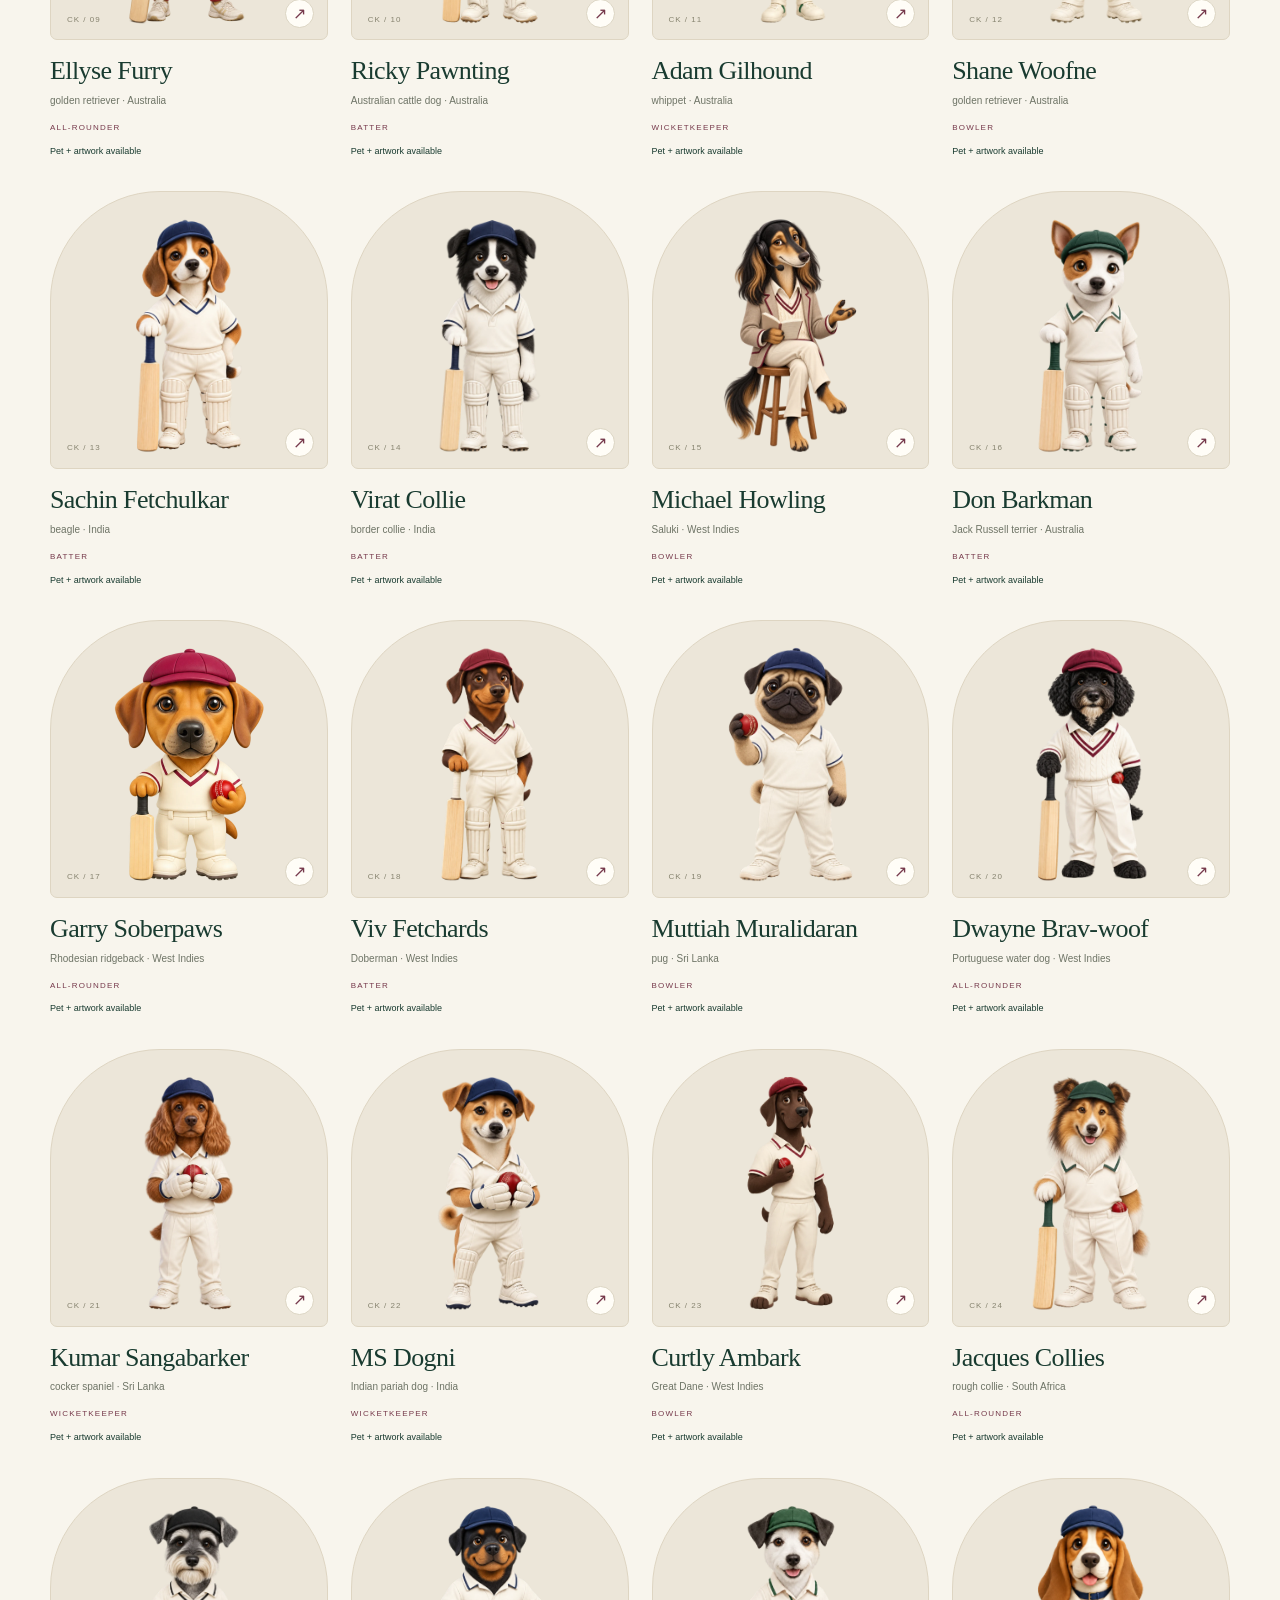
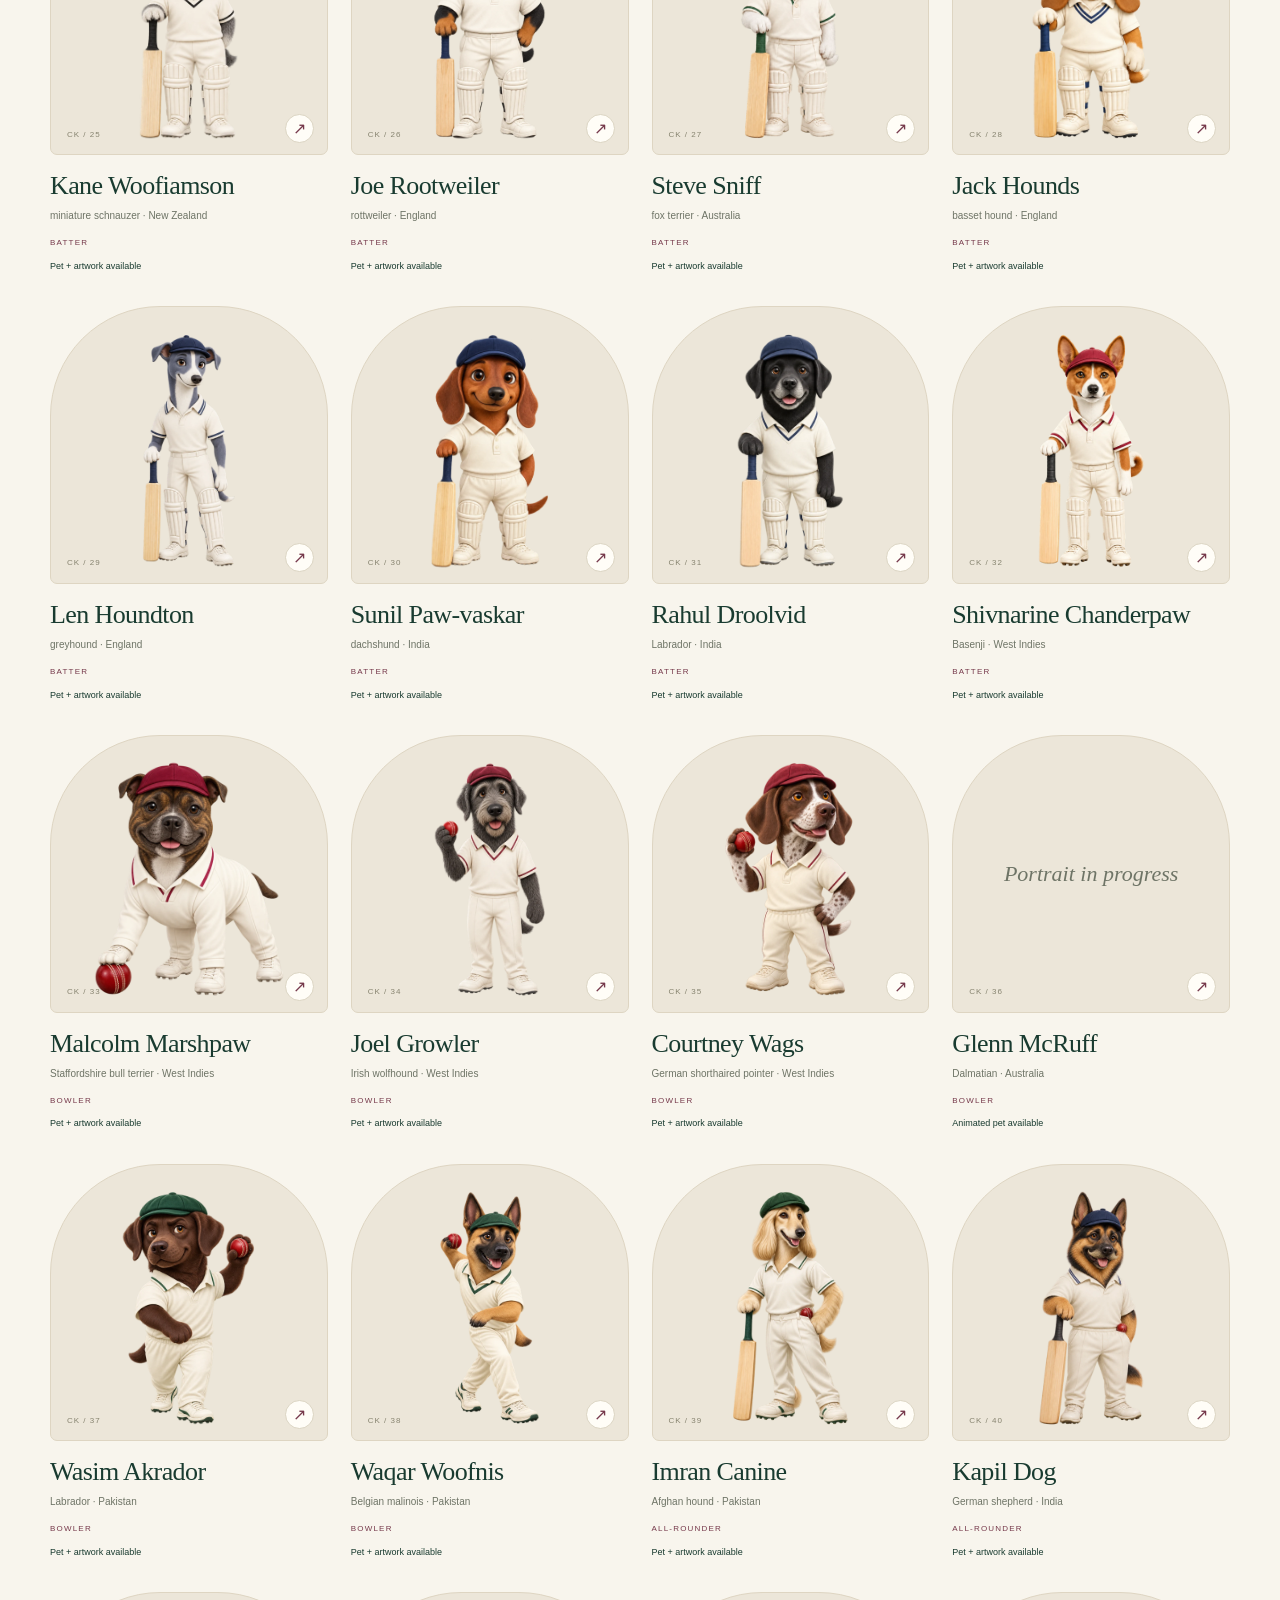
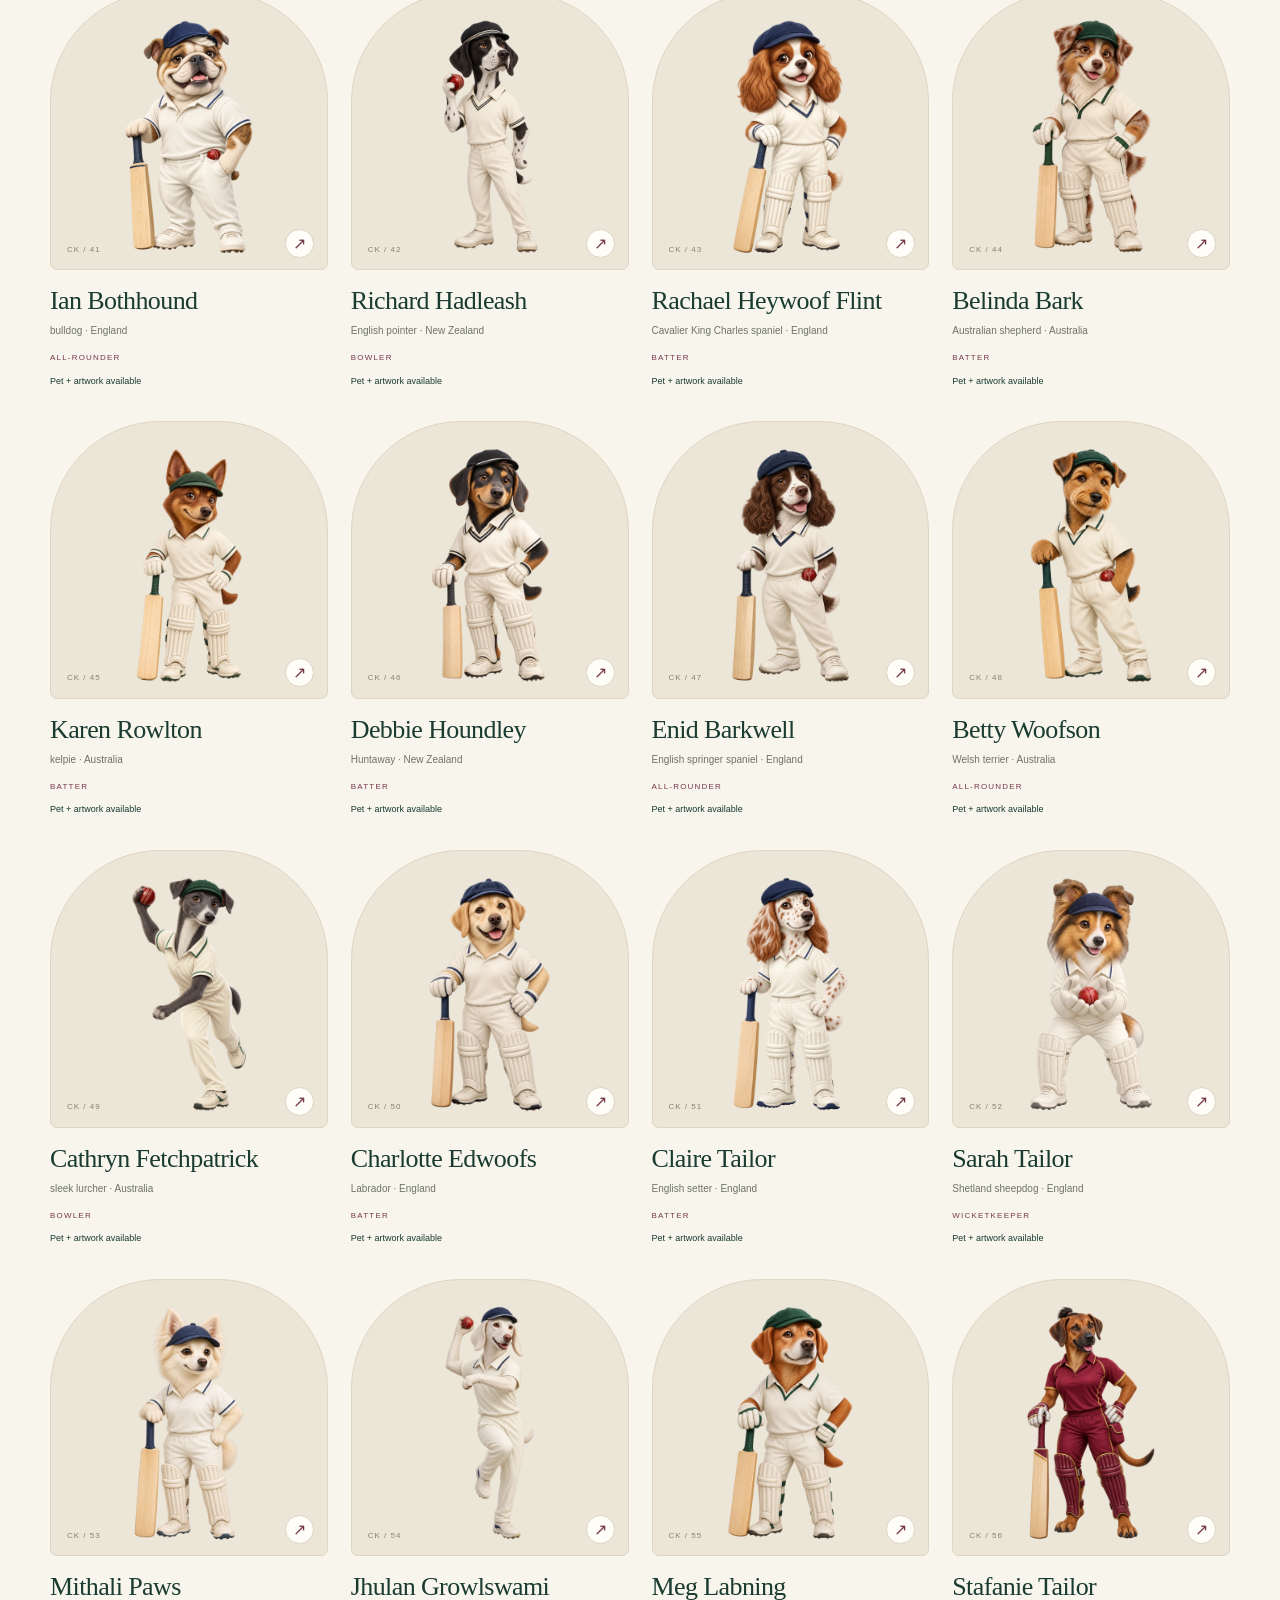
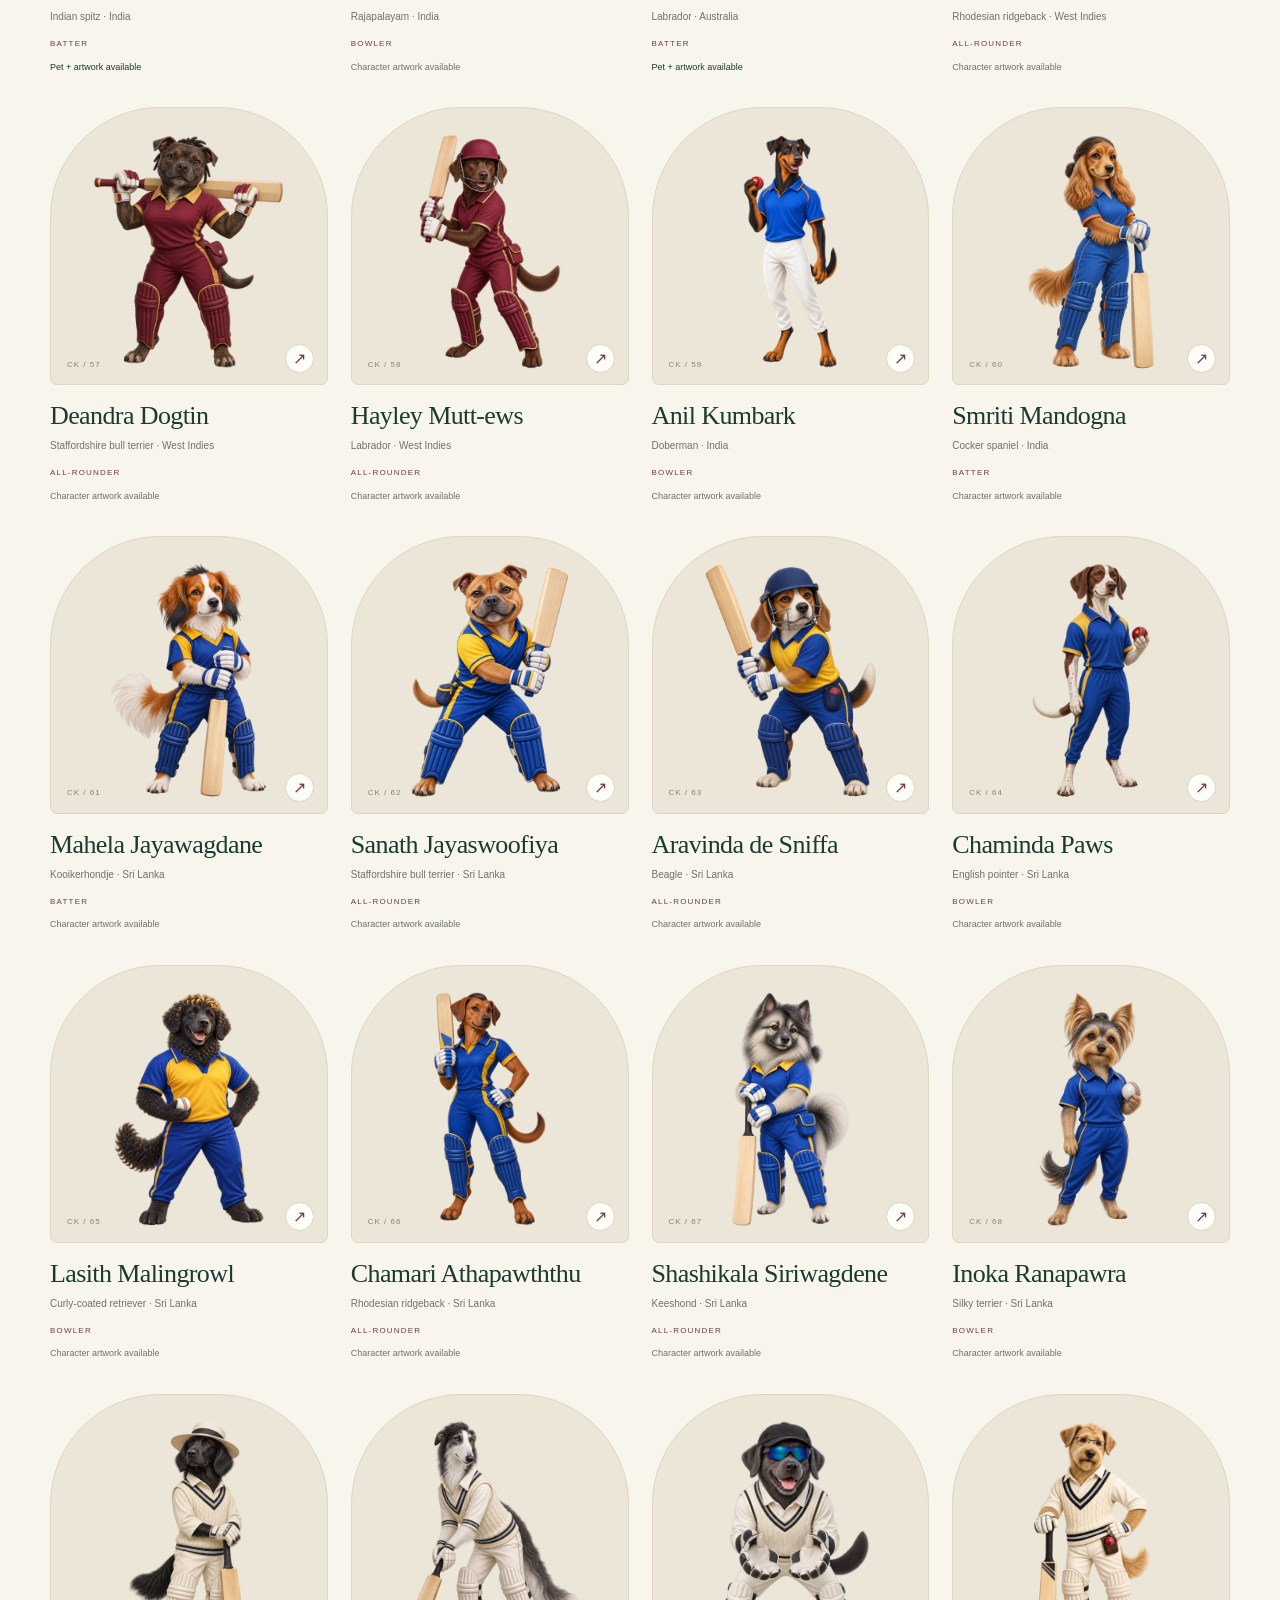
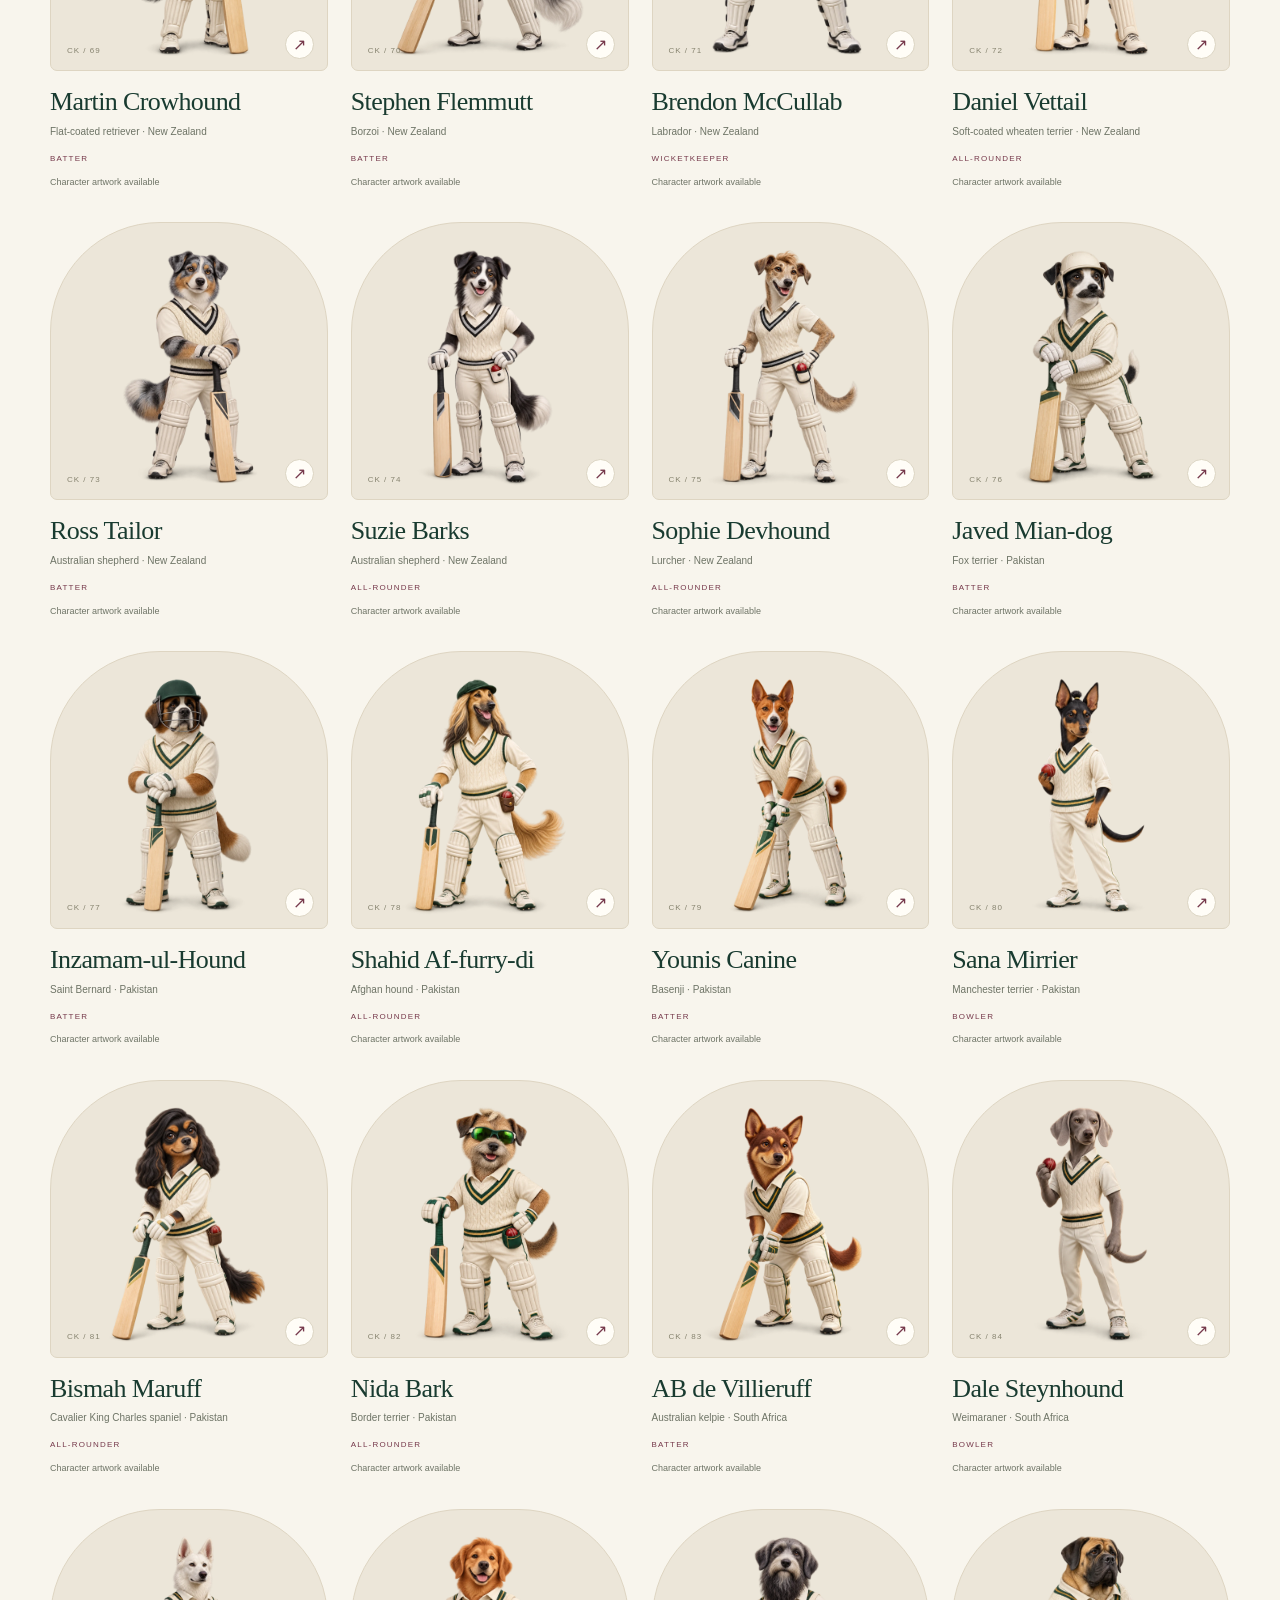
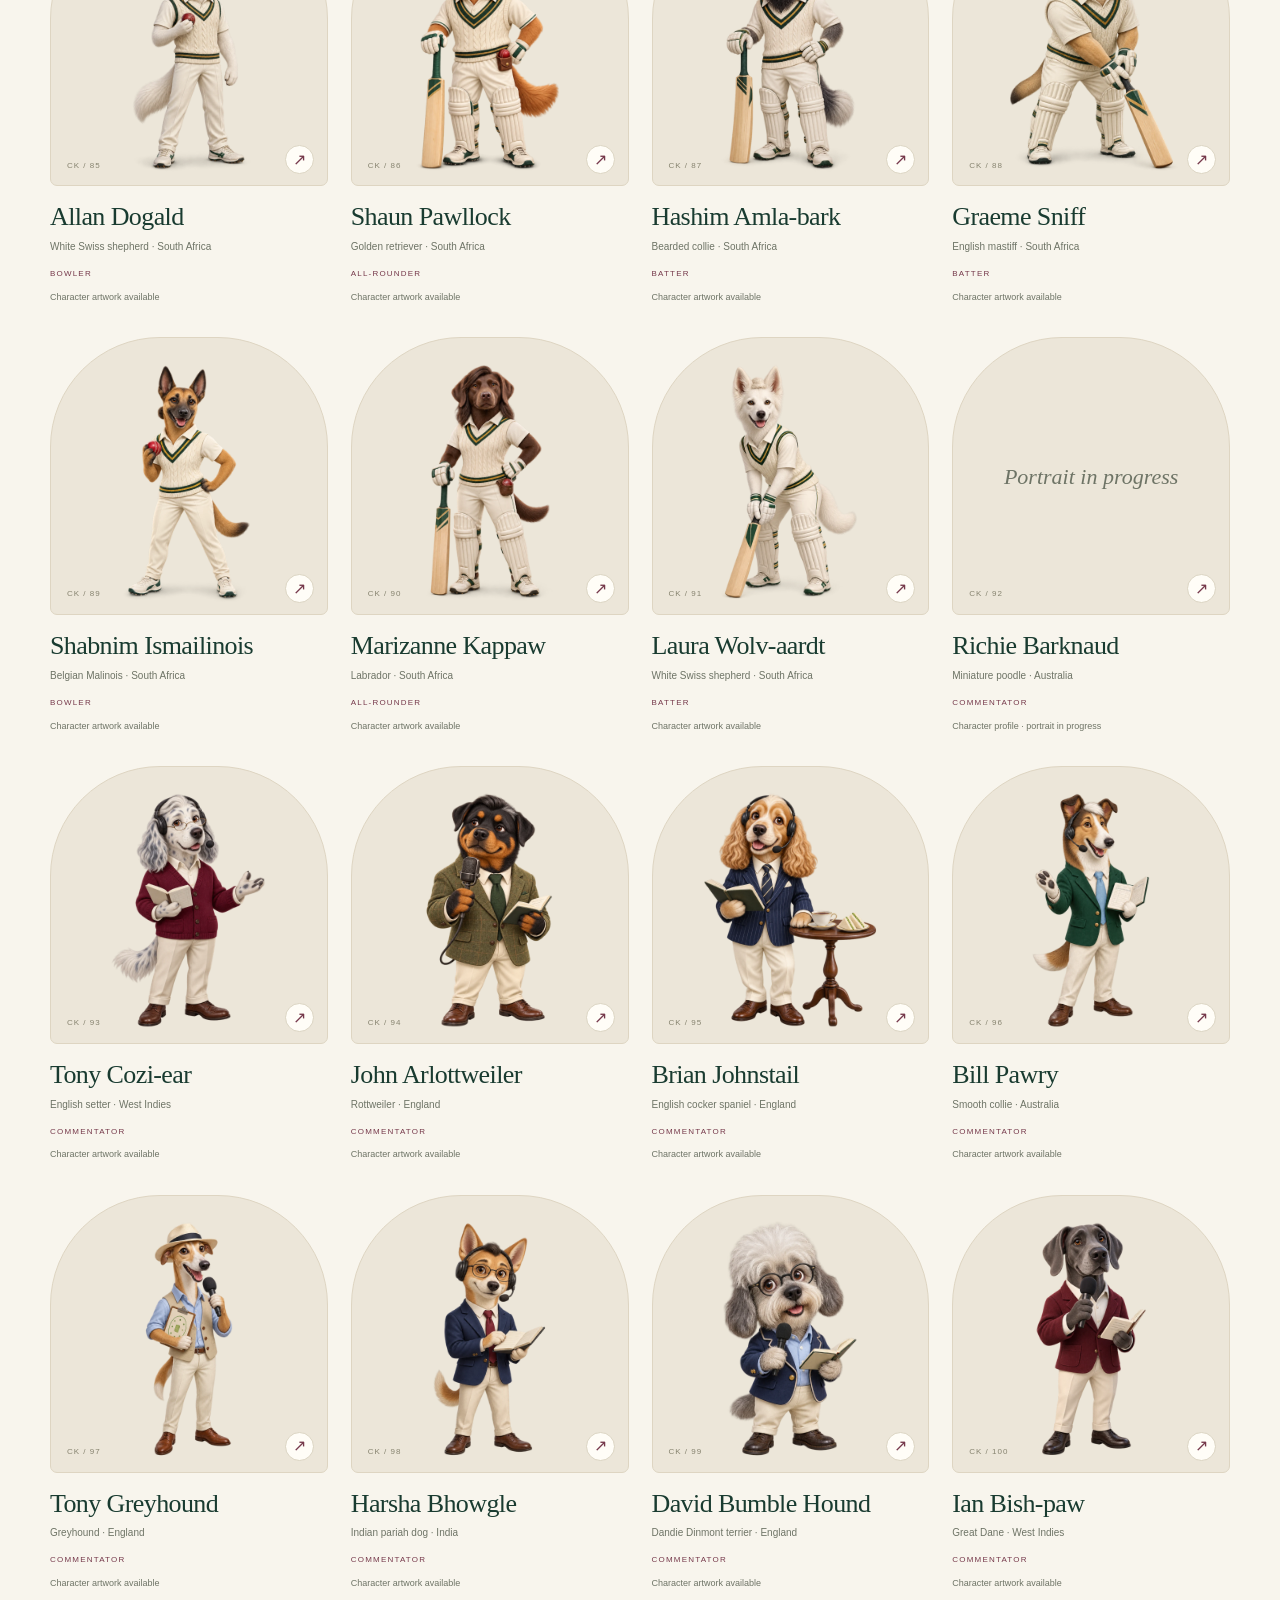
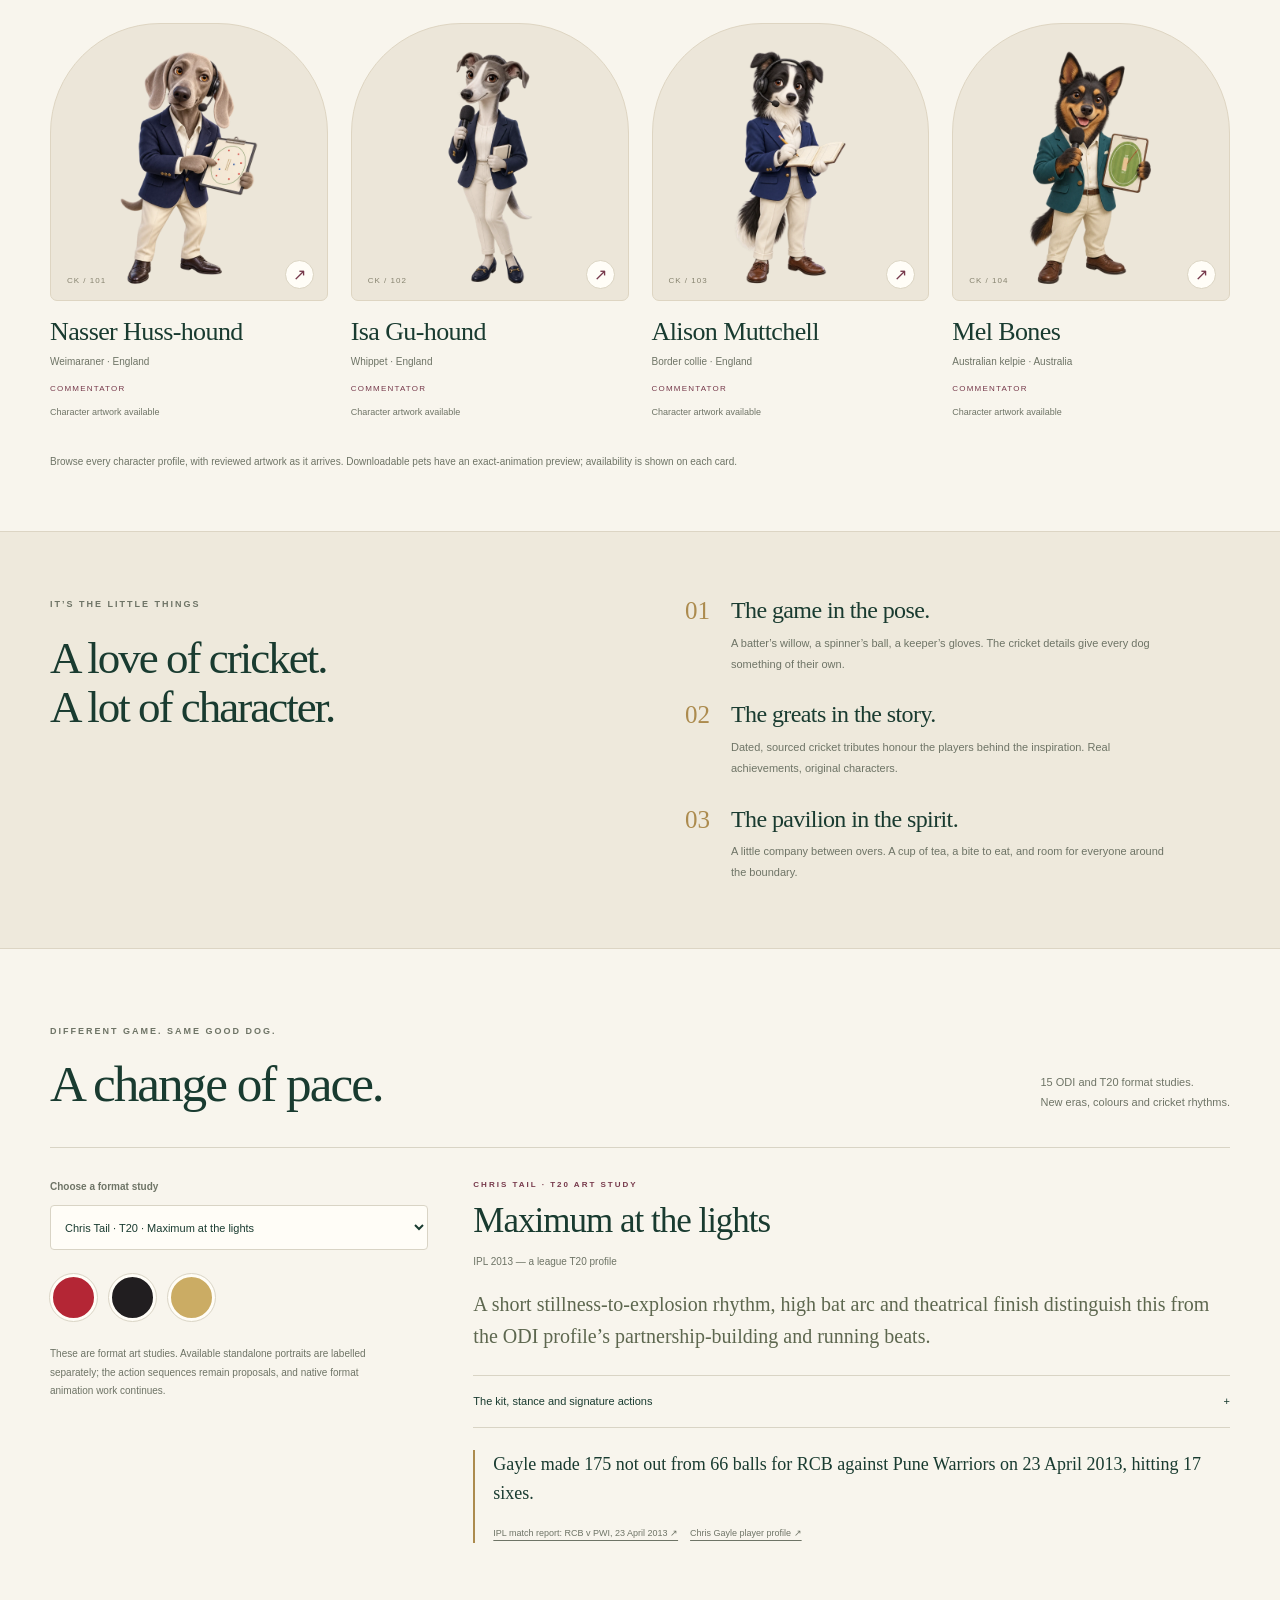
==== commit 4e160467: "Refine Shiv likeness and refresh revised pet assets by content hash" ====
--- a/index.html
+++ b/index.html
@@ -17,9 +17,9 @@
   <meta name="author" content="Maadhav Kothari">
   <title>Cricket Kennel — AI companions for ChatGPT &amp; Codex</title>
   <link rel="icon" href="favicon.svg" type="image/svg+xml">
-  <link rel="stylesheet" href="styles.css?v=20260921-v1-51-kits-53-ui-4e38c885-skills-5b73dc3f-matchday-4f7d1217">
-  <script src="public-data.js?v=20260921-v1-51-kits-53-ui-4e38c885-skills-5b73dc3f-matchday-4f7d1217" defer></script>
-  <script src="app.js?v=20260921-v1-51-kits-53-ui-4e38c885-skills-5b73dc3f-matchday-4f7d1217" defer></script>
+  <link rel="stylesheet" href="styles.css?v=20260921-v1-51-kits-53-native-ab0eb59fec8386e3-ui-5f118ecd-skills-5b73dc3f-matchday-4f7d1217">
+  <script src="public-data.js?v=20260921-v1-51-kits-53-native-ab0eb59fec8386e3-ui-5f118ecd-skills-5b73dc3f-matchday-4f7d1217" defer></script>
+  <script src="app.js?v=20260921-v1-51-kits-53-native-ab0eb59fec8386e3-ui-5f118ecd-skills-5b73dc3f-matchday-4f7d1217" defer></script>
 </head>
 <body id="top">
   <a class="skip" href="#team">Meet the team</a>
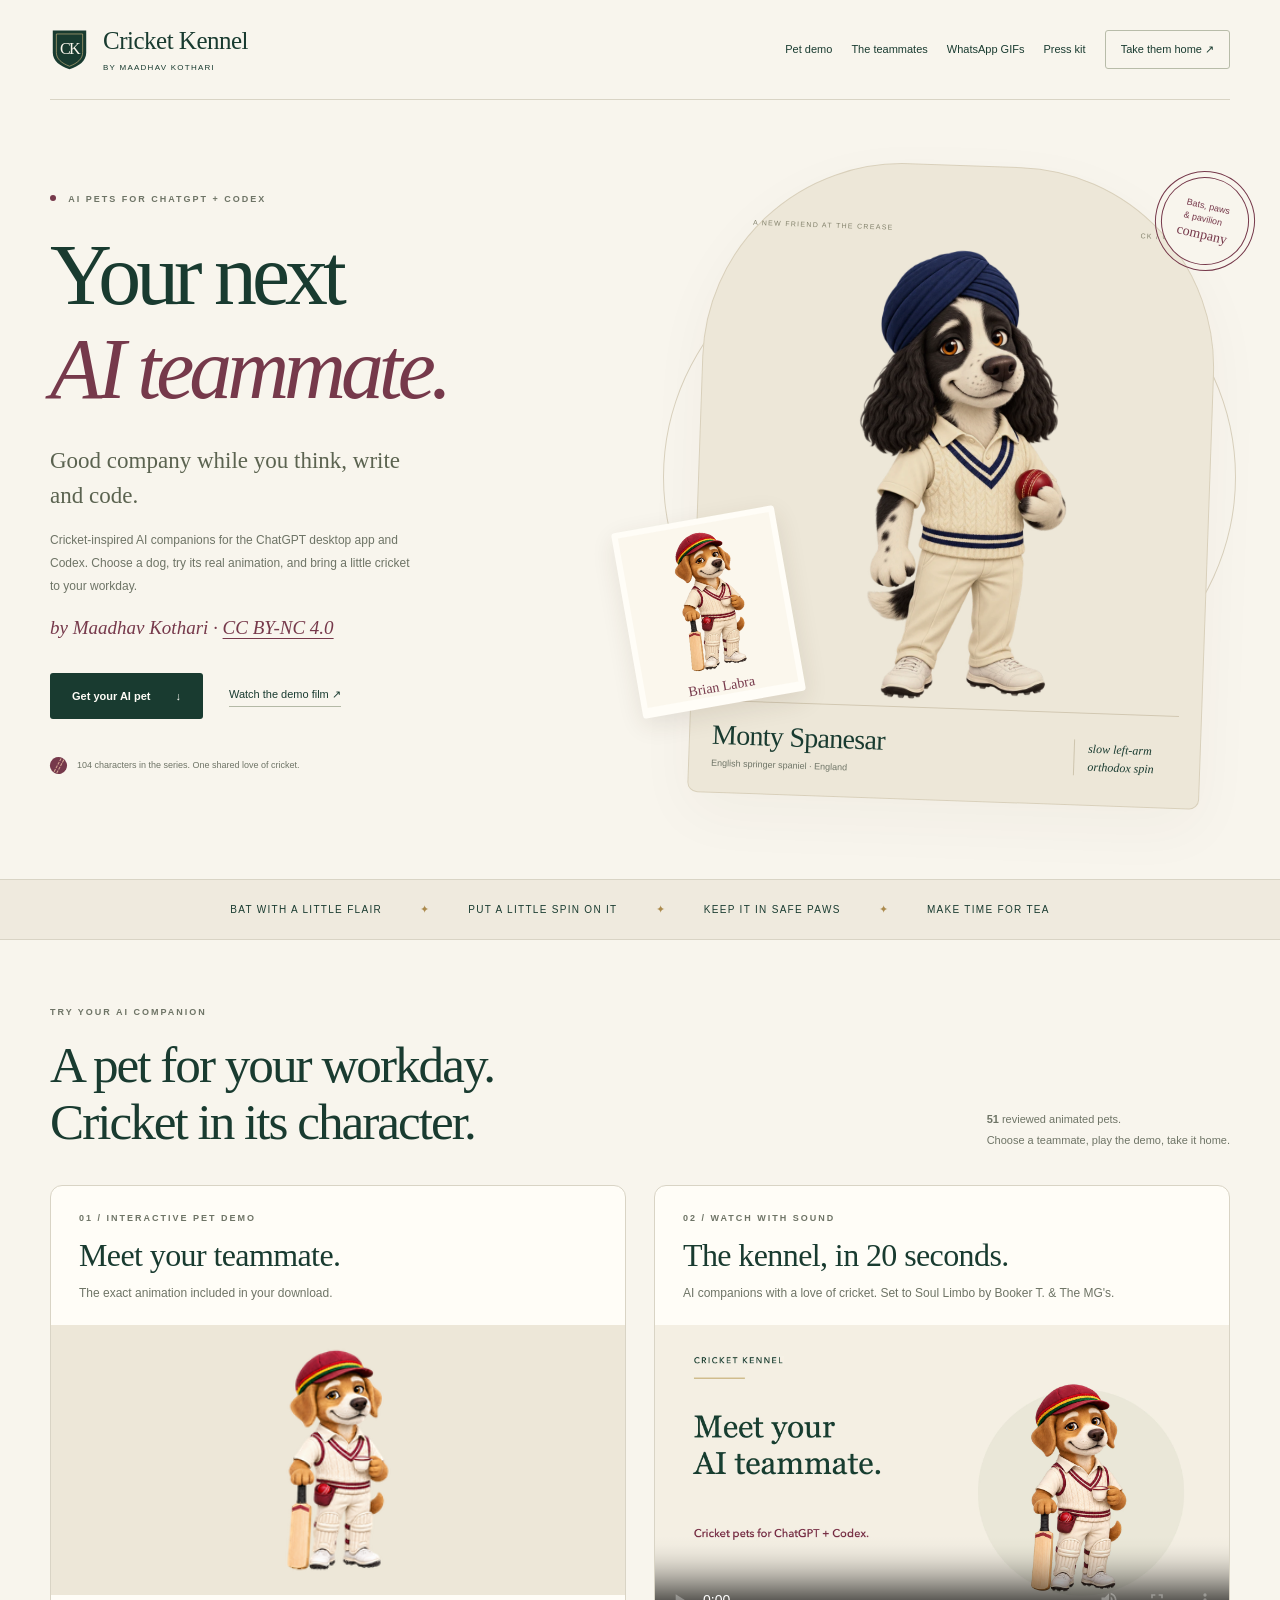
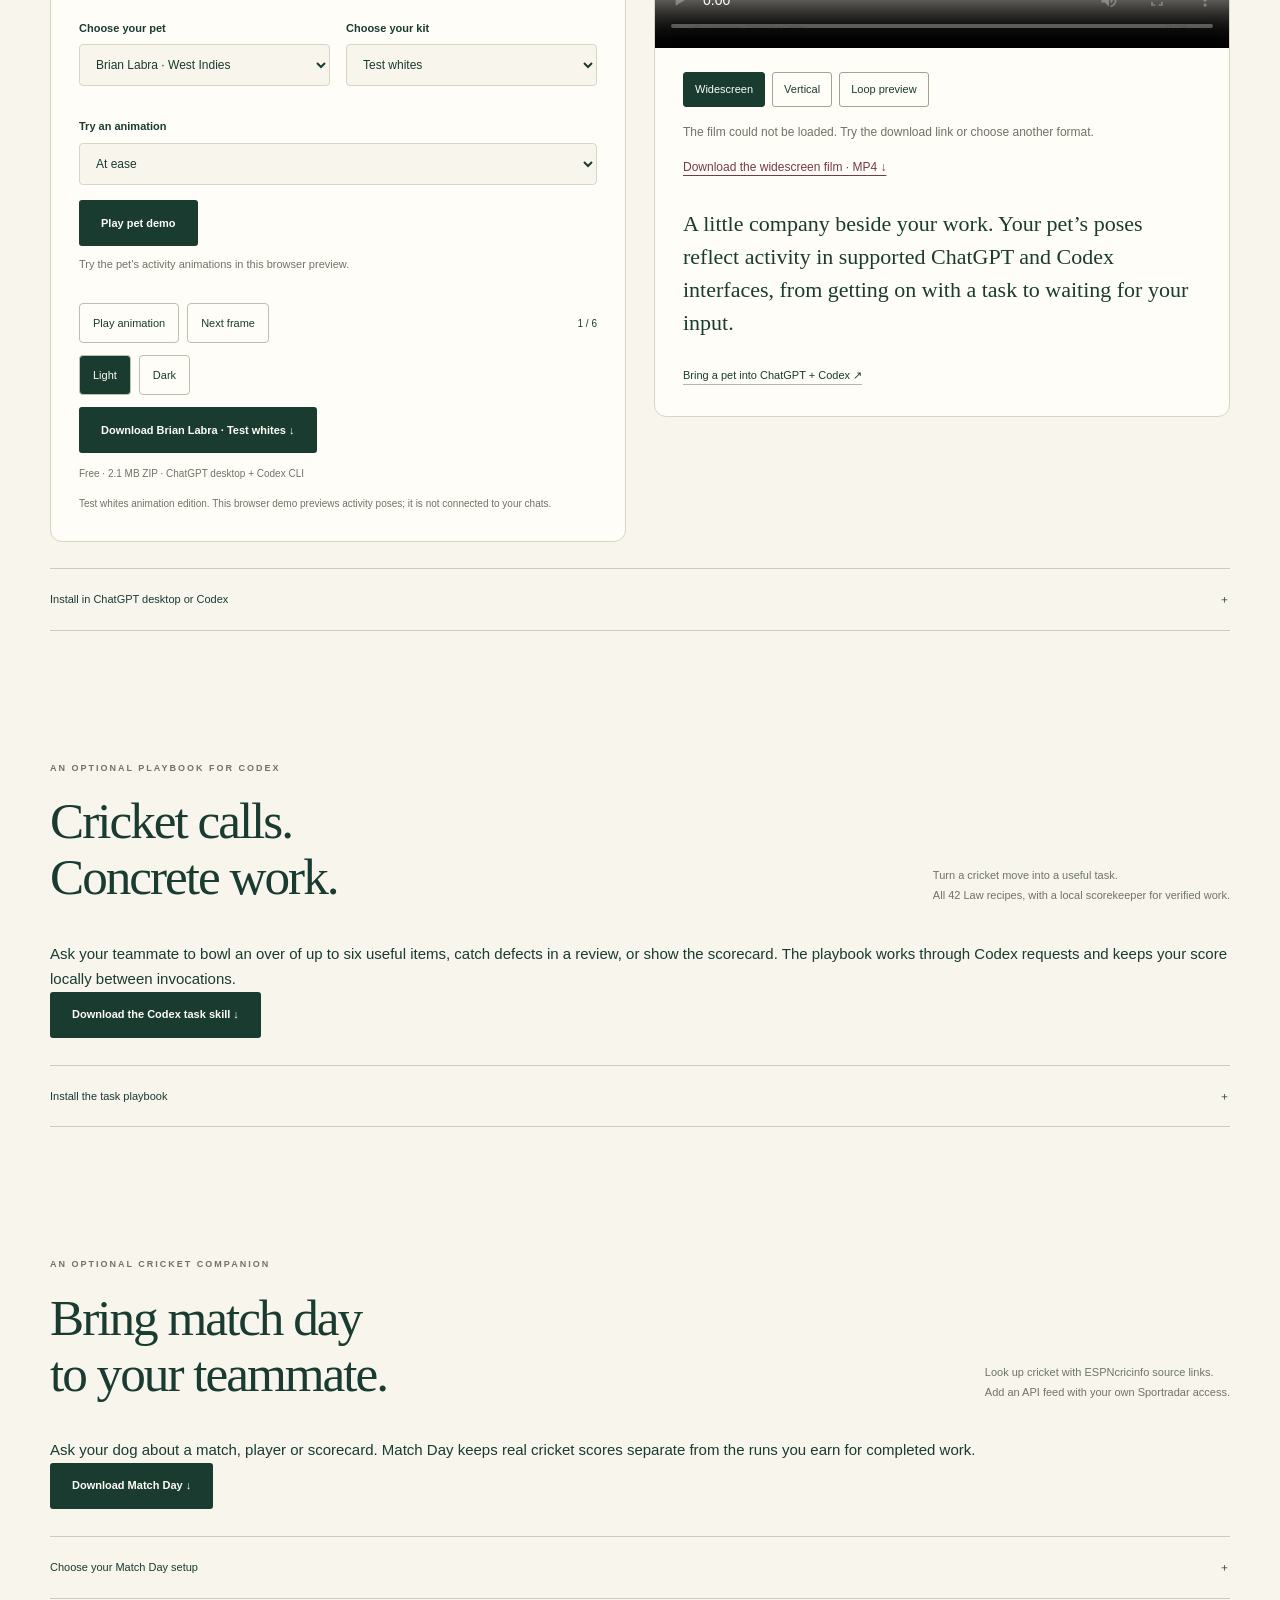
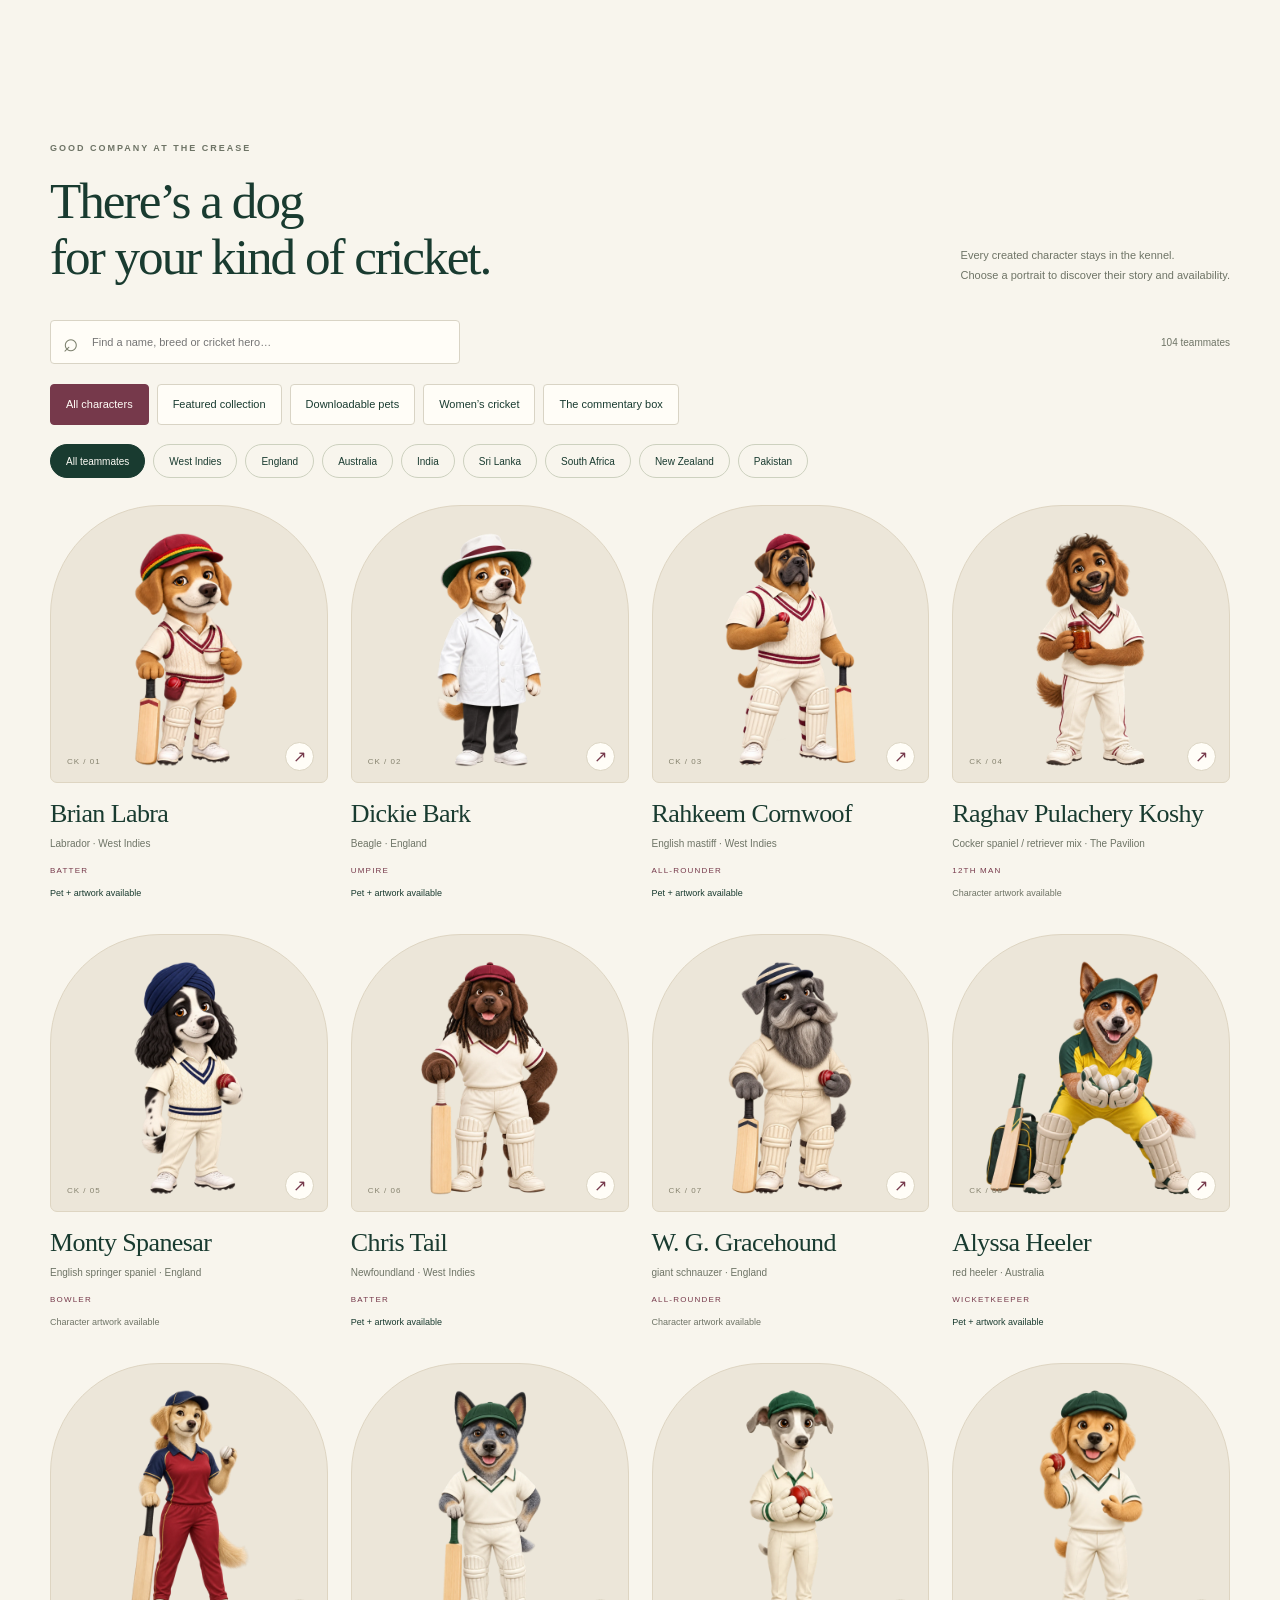
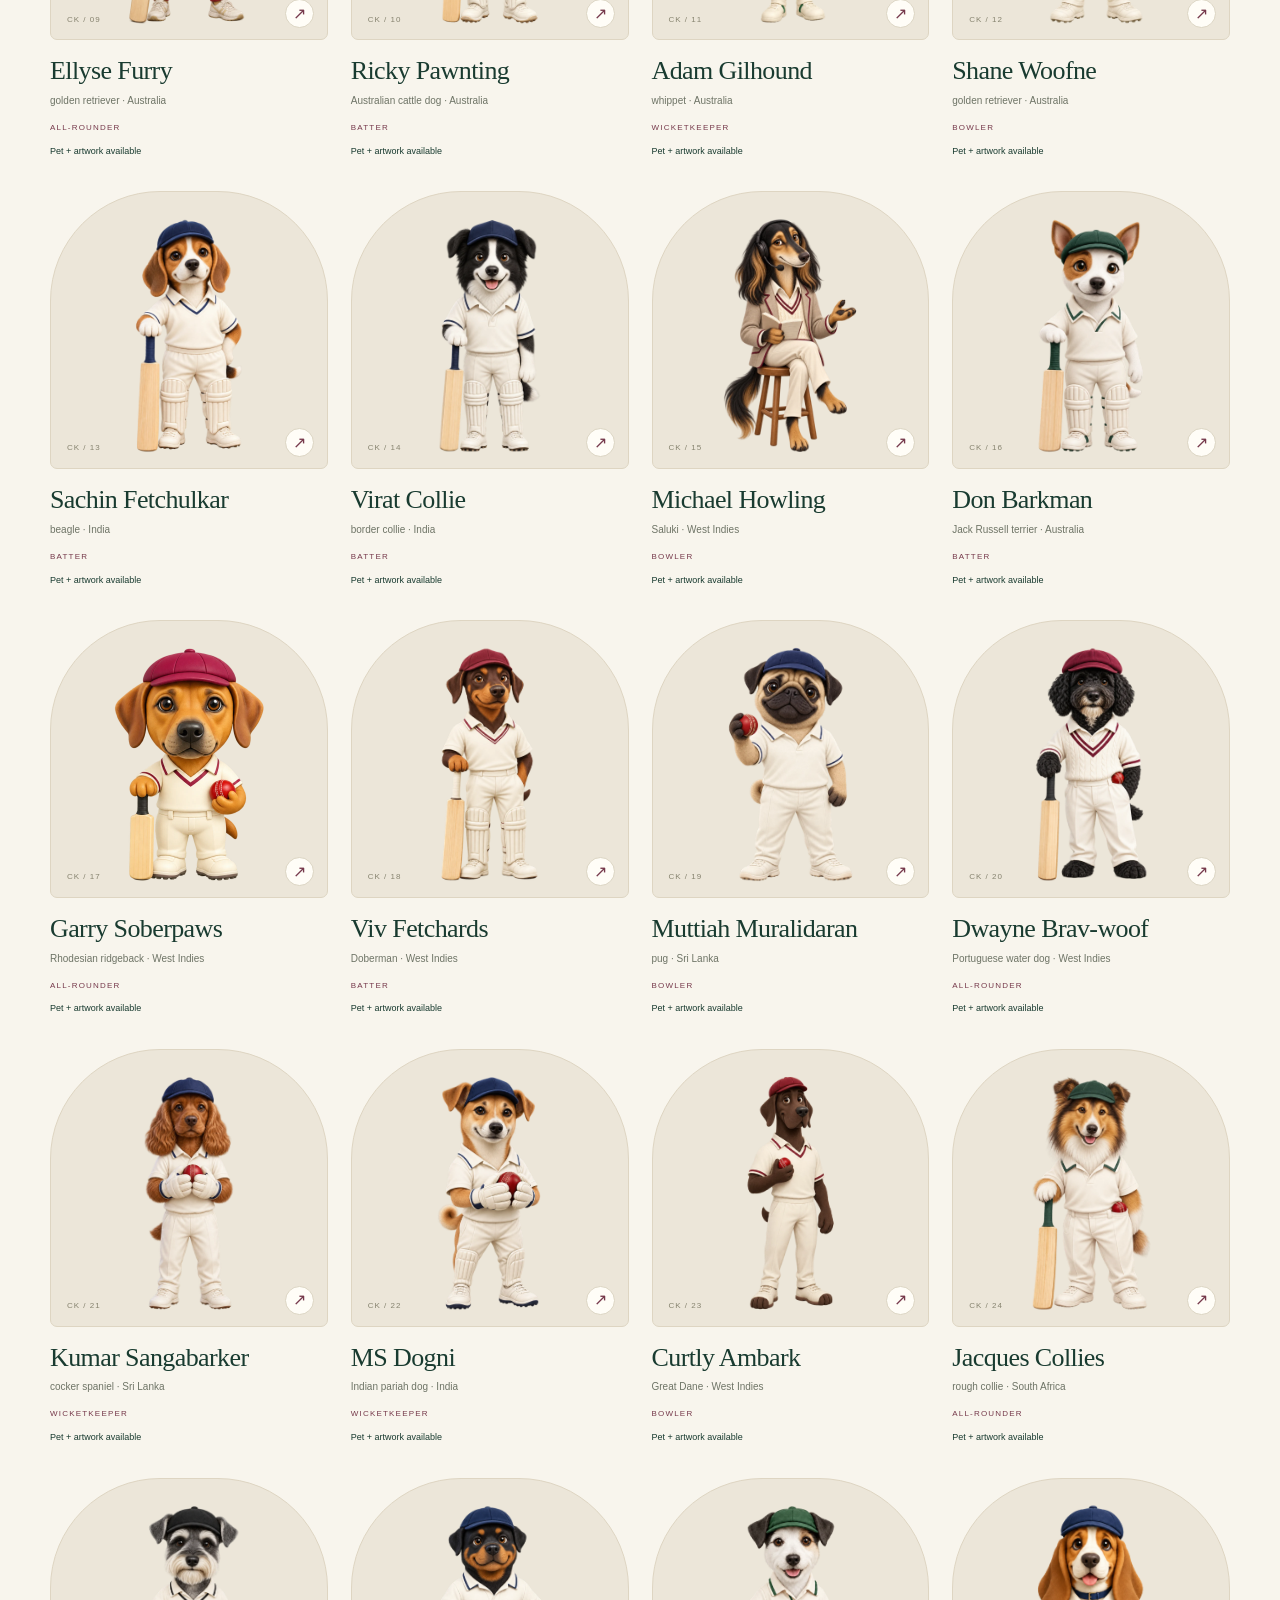
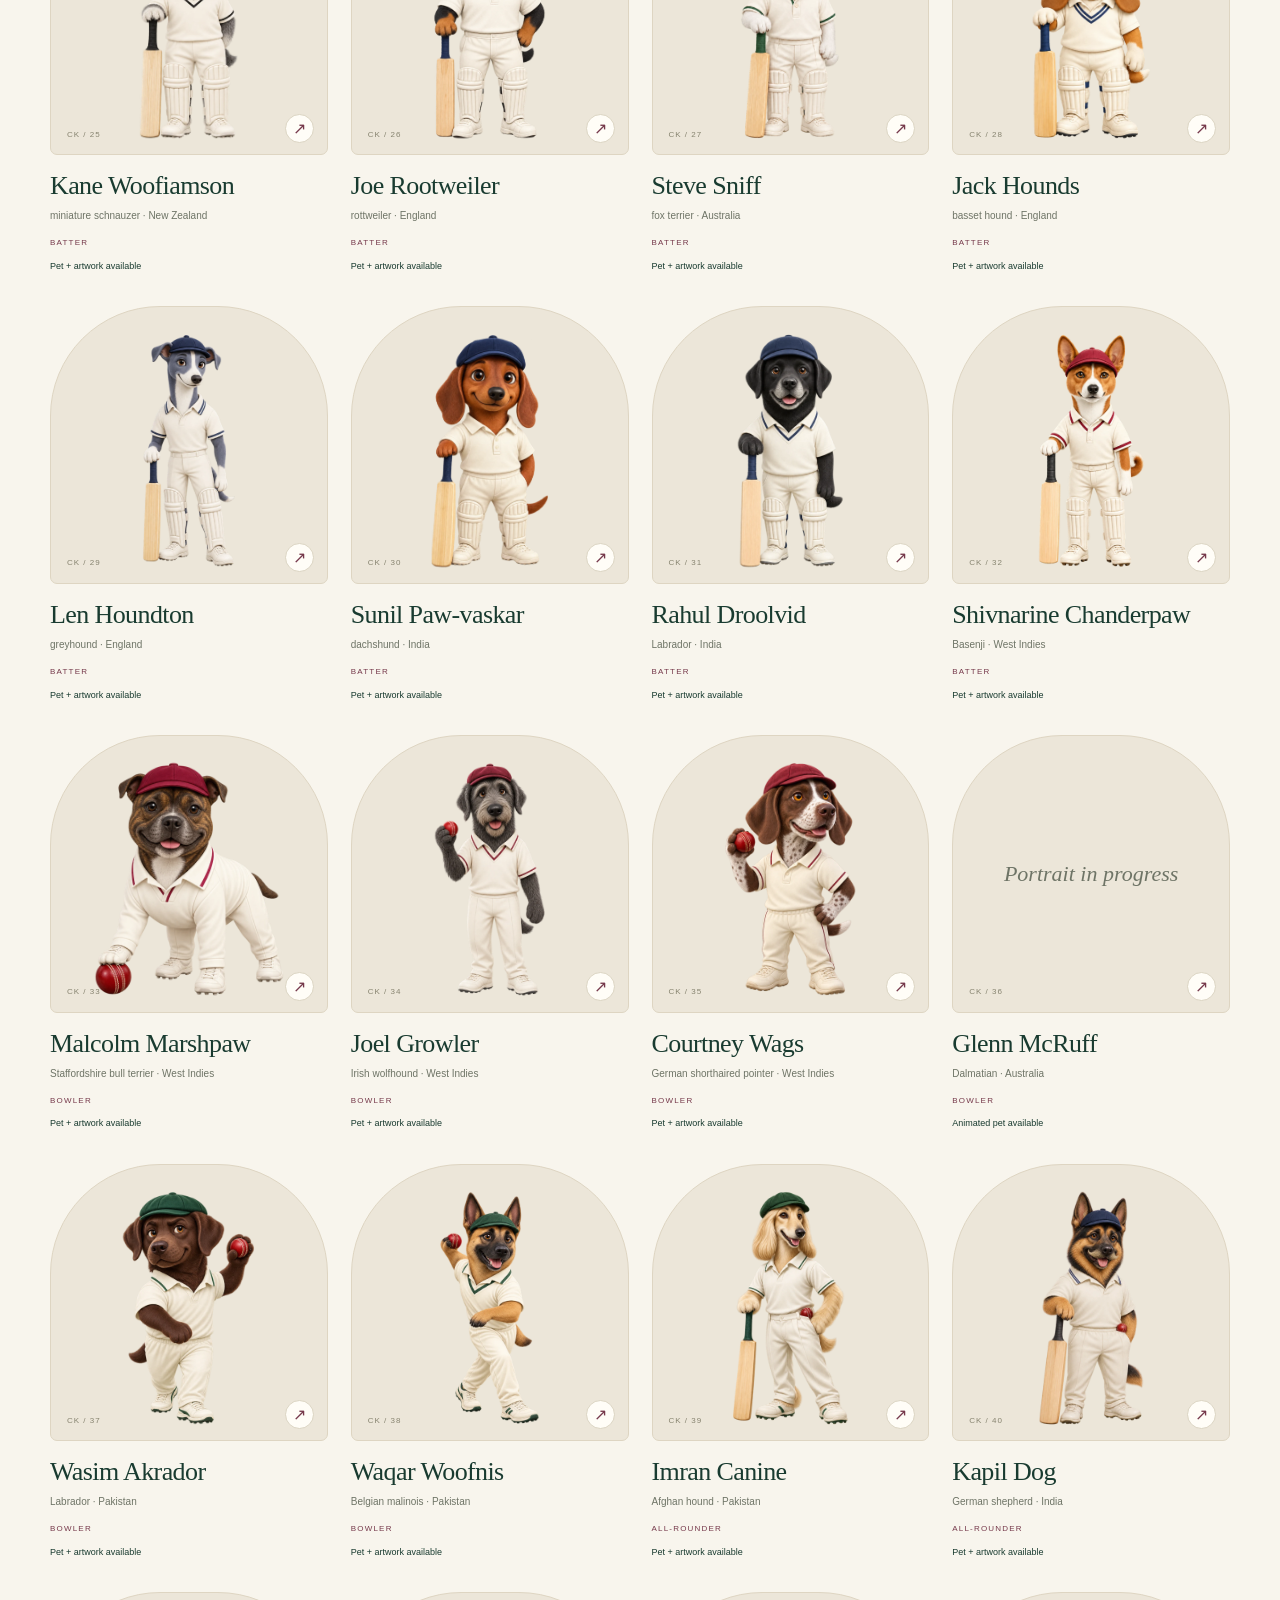
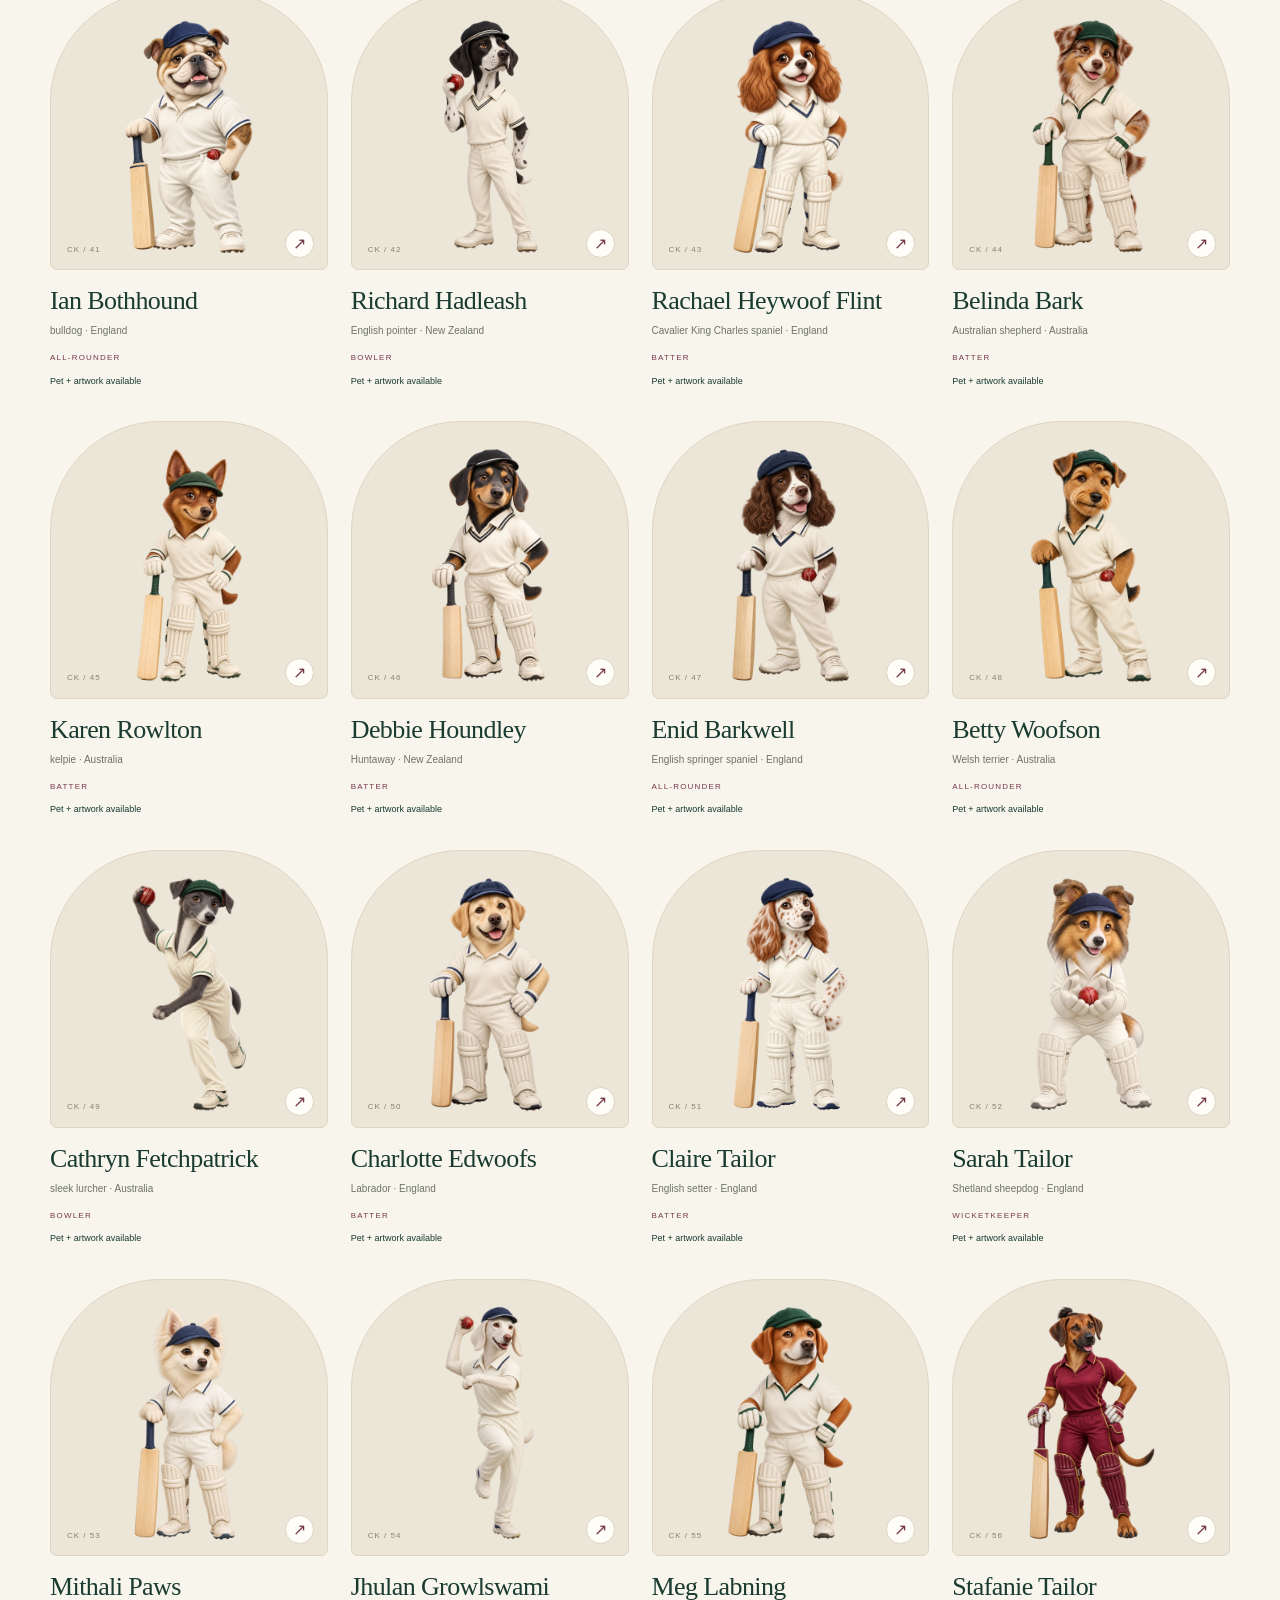
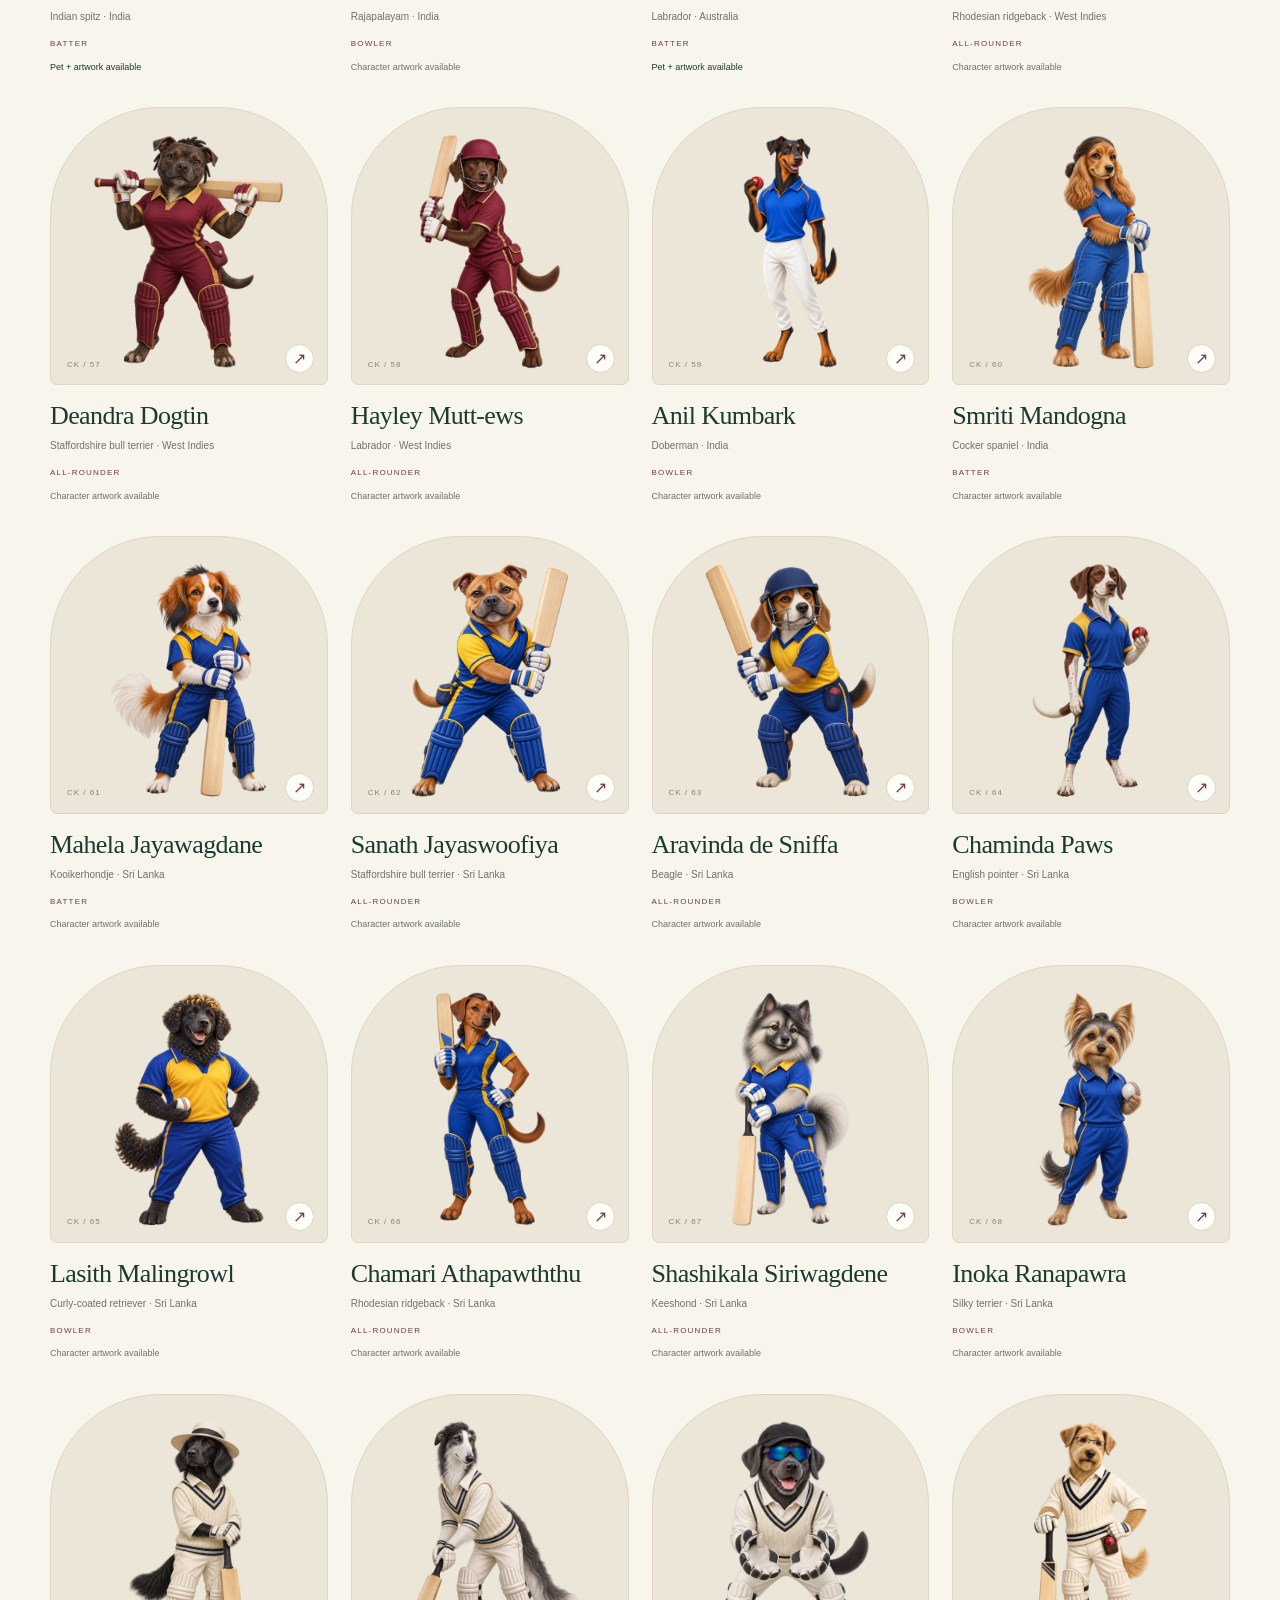
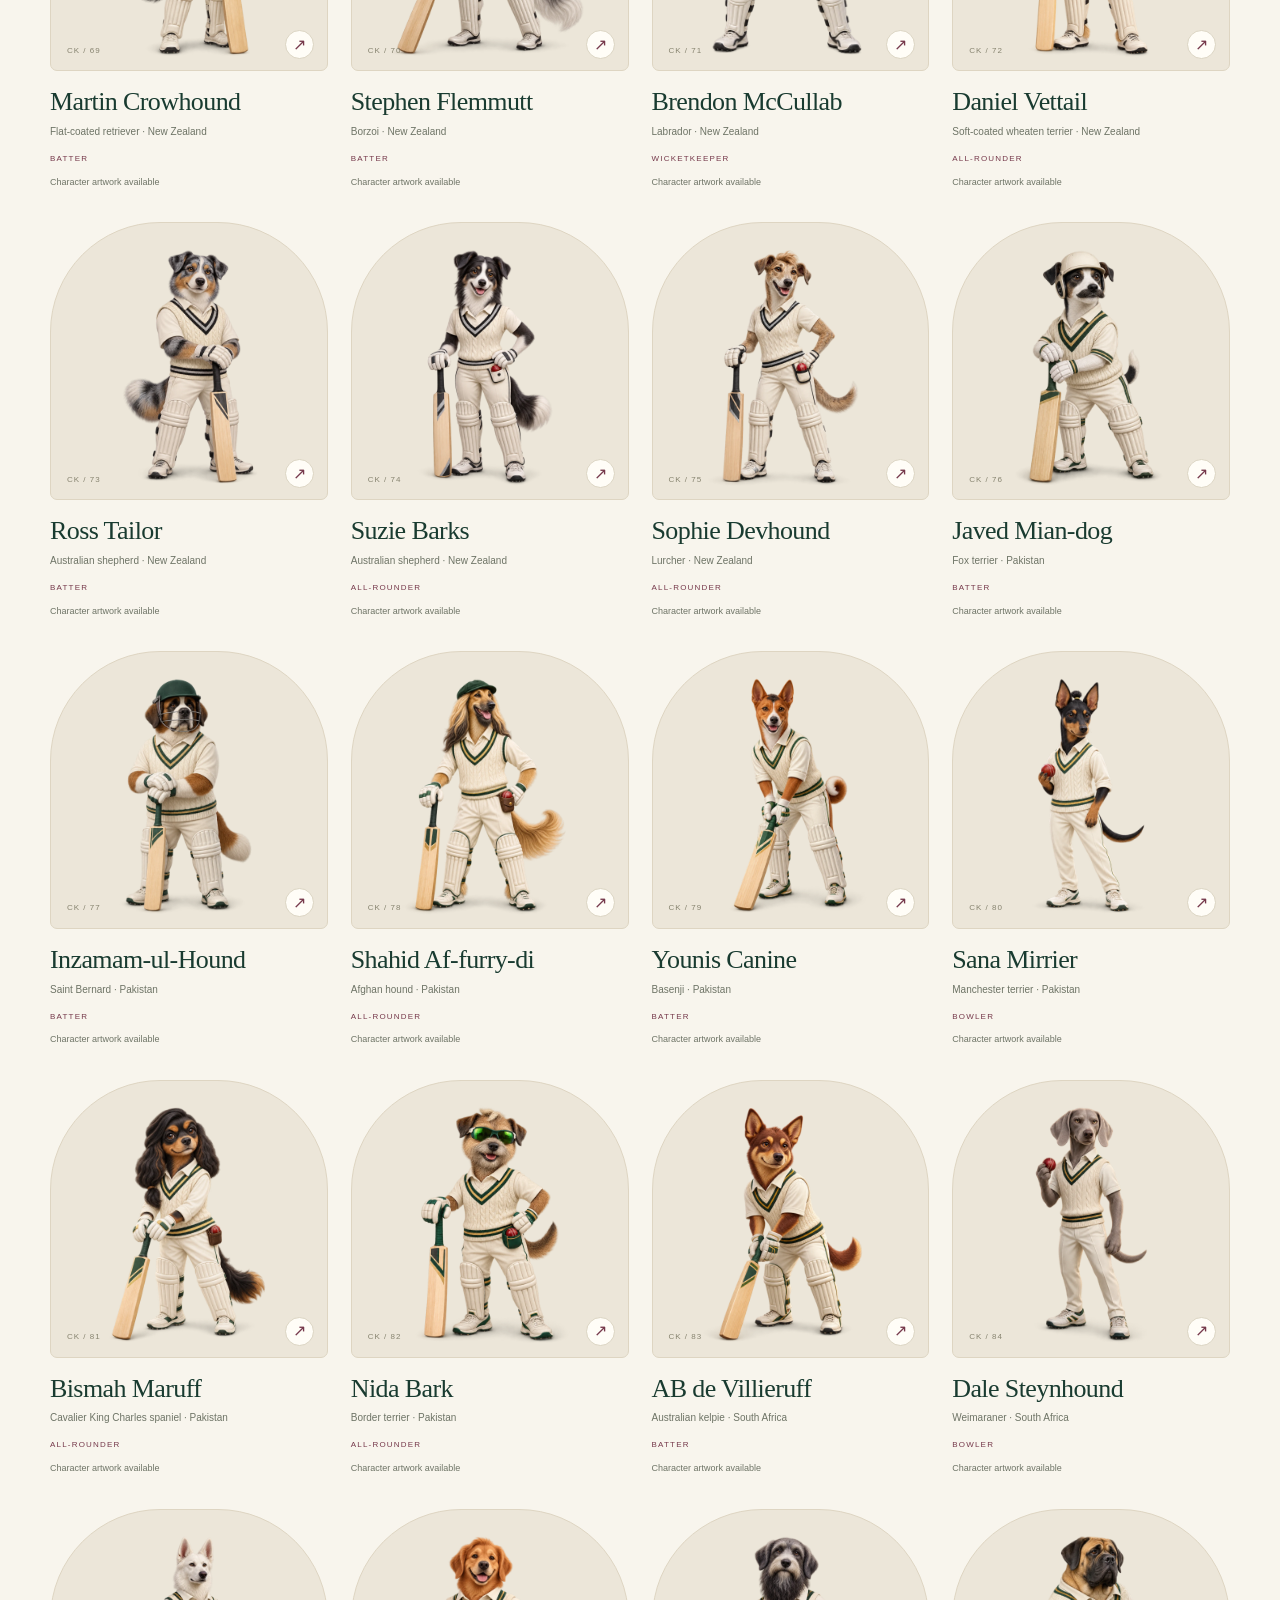
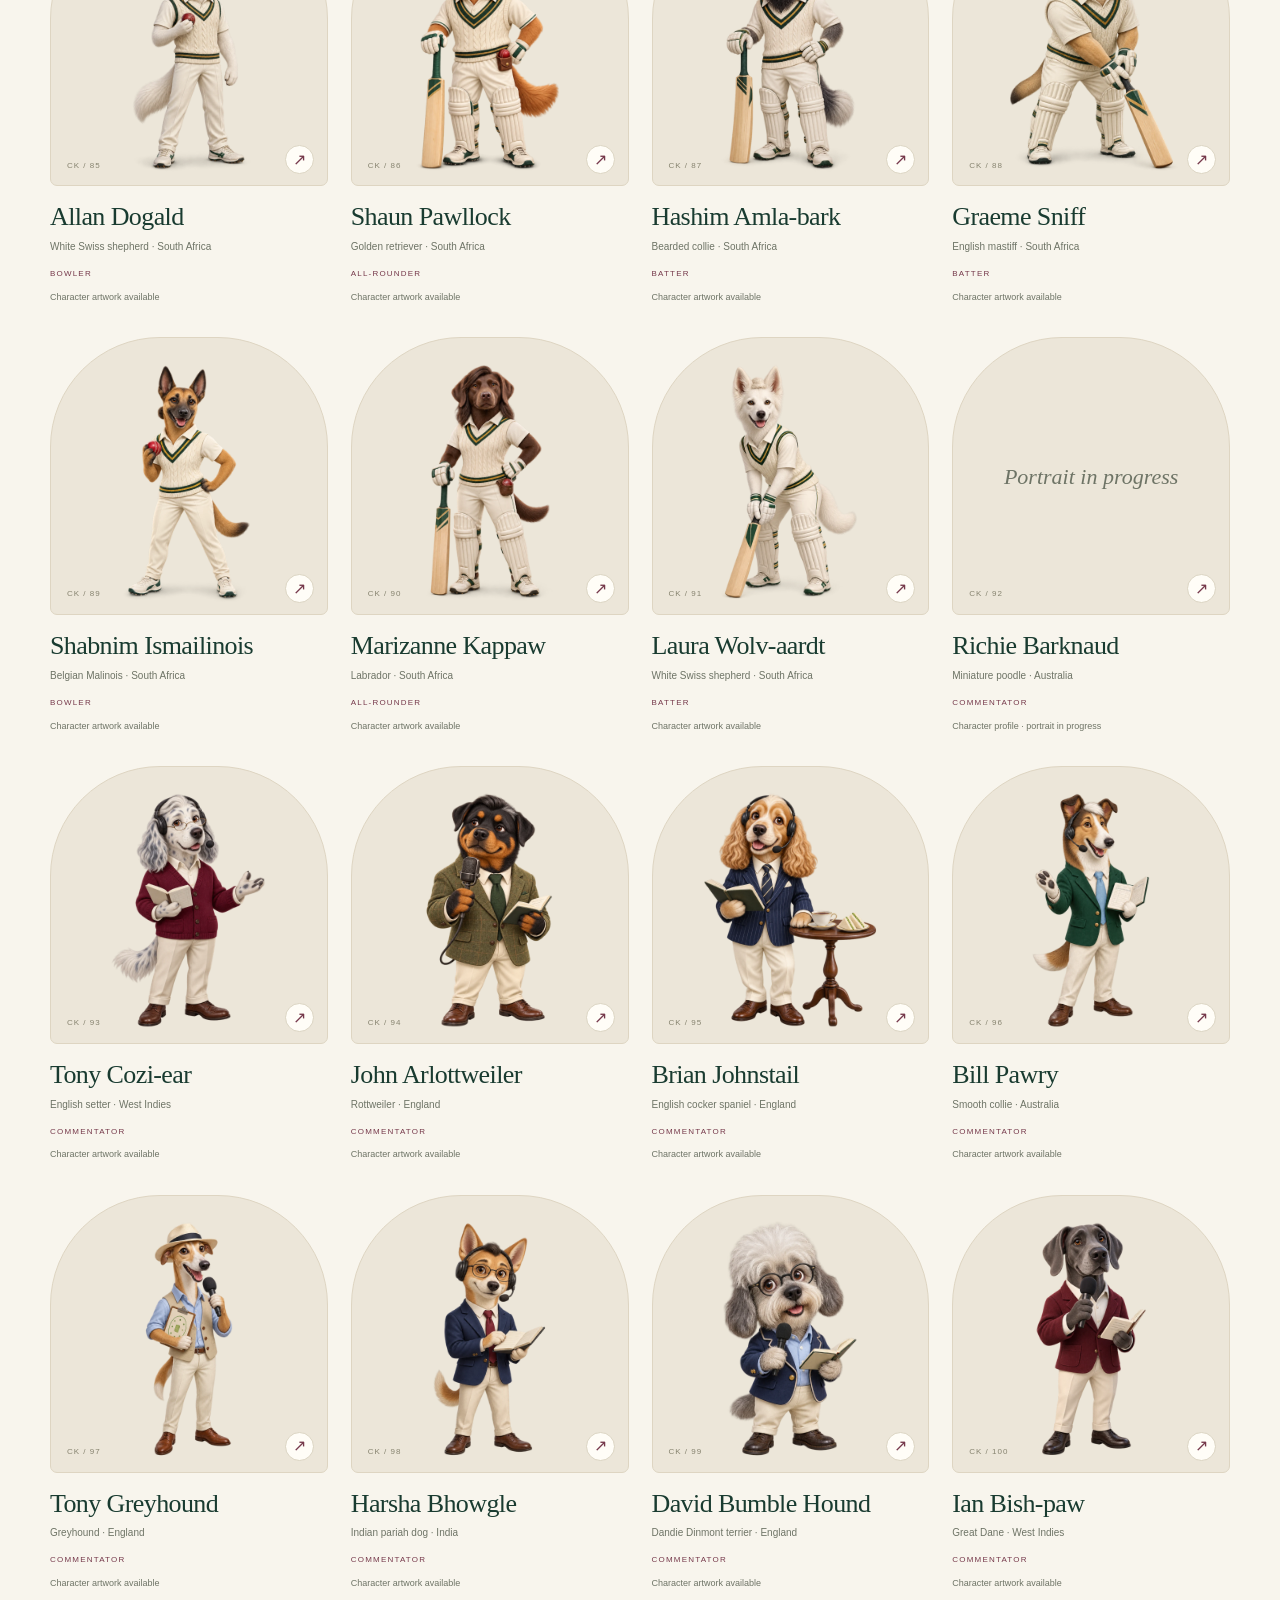
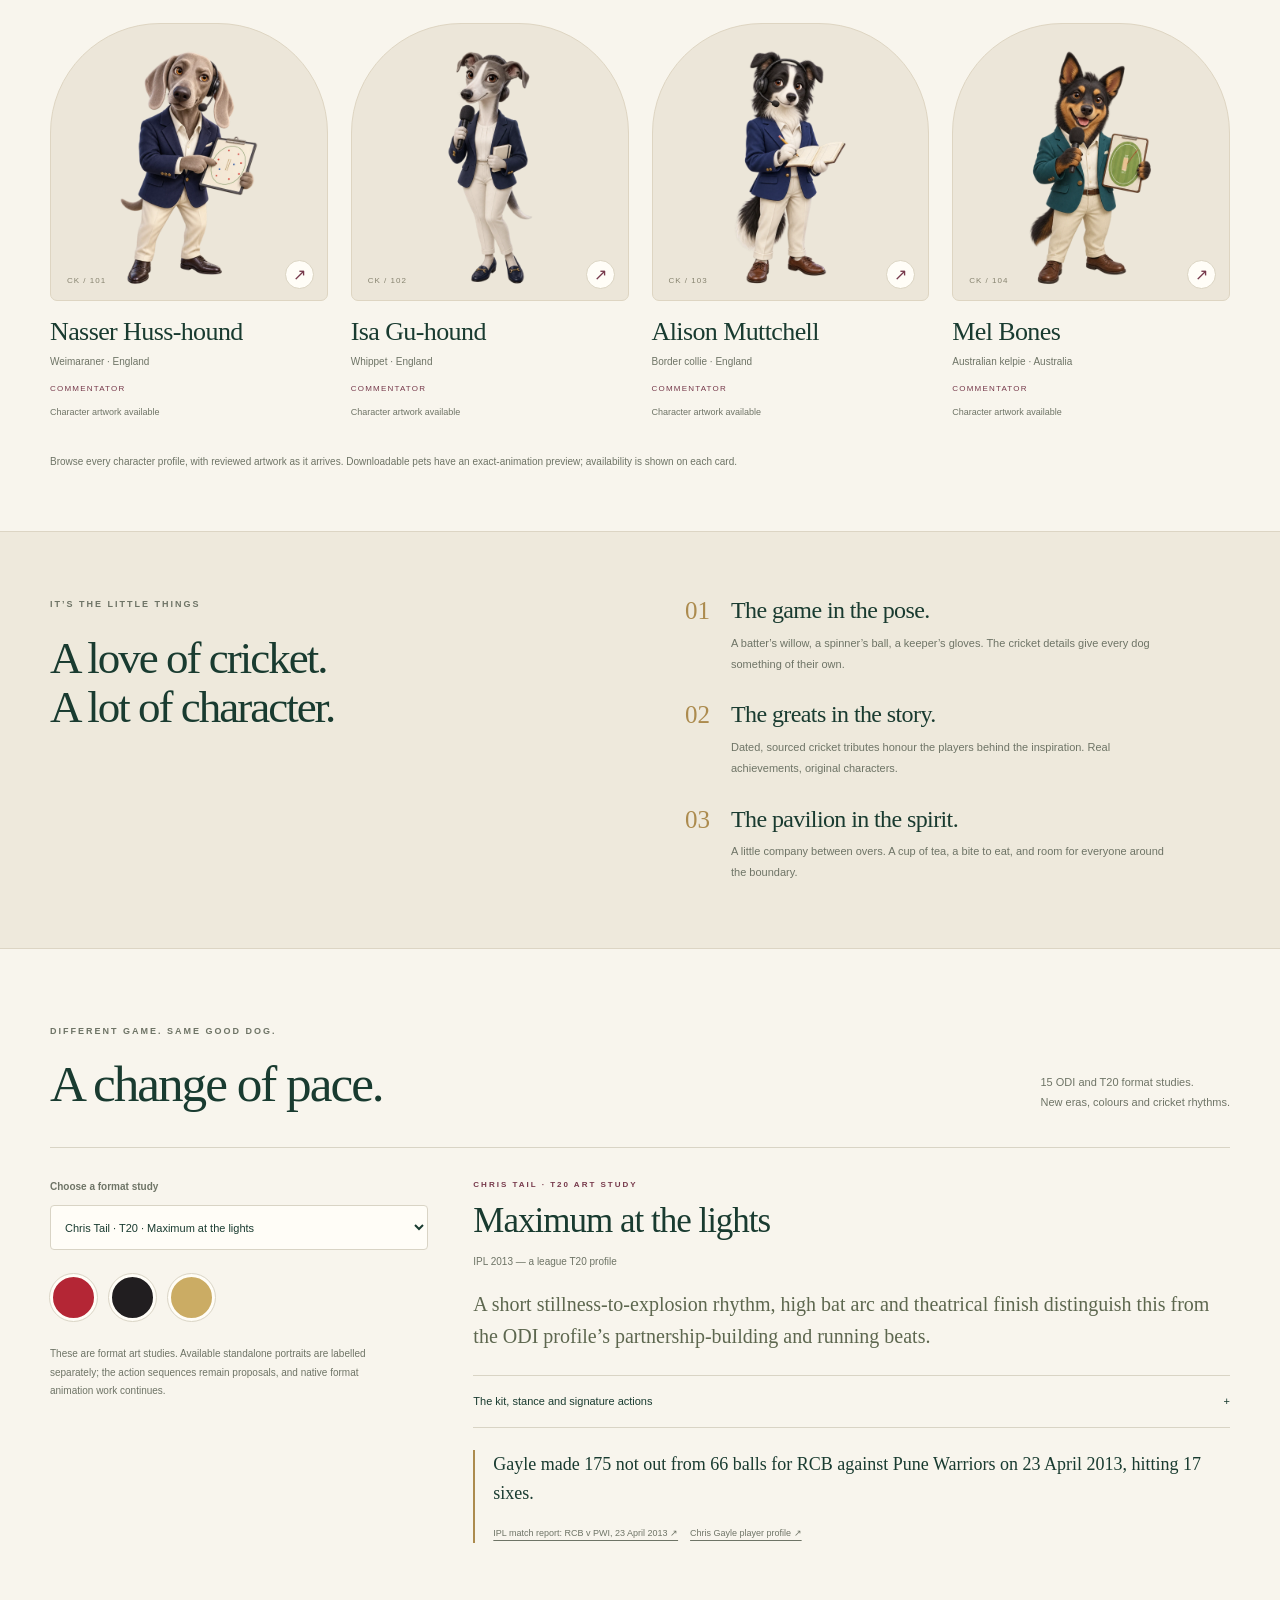
==== commit ee5866da: "Refresh Viv and Sachin native identities" ====
--- a/index.html
+++ b/index.html
@@ -17,9 +17,9 @@
   <meta name="author" content="Maadhav Kothari">
   <title>Cricket Kennel — AI companions for ChatGPT &amp; Codex</title>
   <link rel="icon" href="favicon.svg" type="image/svg+xml">
-  <link rel="stylesheet" href="styles.css?v=20260921-v1-51-kits-53-native-ab0eb59fec8386e3-ui-5f118ecd-skills-5b73dc3f-matchday-4f7d1217">
-  <script src="public-data.js?v=20260921-v1-51-kits-53-native-ab0eb59fec8386e3-ui-5f118ecd-skills-5b73dc3f-matchday-4f7d1217" defer></script>
-  <script src="app.js?v=20260921-v1-51-kits-53-native-ab0eb59fec8386e3-ui-5f118ecd-skills-5b73dc3f-matchday-4f7d1217" defer></script>
+  <link rel="stylesheet" href="styles.css?v=20260922-v1-51-kits-53-native-9294924ef82b4684-ui-5f118ecd-skills-5b73dc3f-matchday-4f7d1217">
+  <script src="public-data.js?v=20260922-v1-51-kits-53-native-9294924ef82b4684-ui-5f118ecd-skills-5b73dc3f-matchday-4f7d1217" defer></script>
+  <script src="app.js?v=20260922-v1-51-kits-53-native-9294924ef82b4684-ui-5f118ecd-skills-5b73dc3f-matchday-4f7d1217" defer></script>
 </head>
 <body id="top">
   <a class="skip" href="#team">Meet the team</a>
